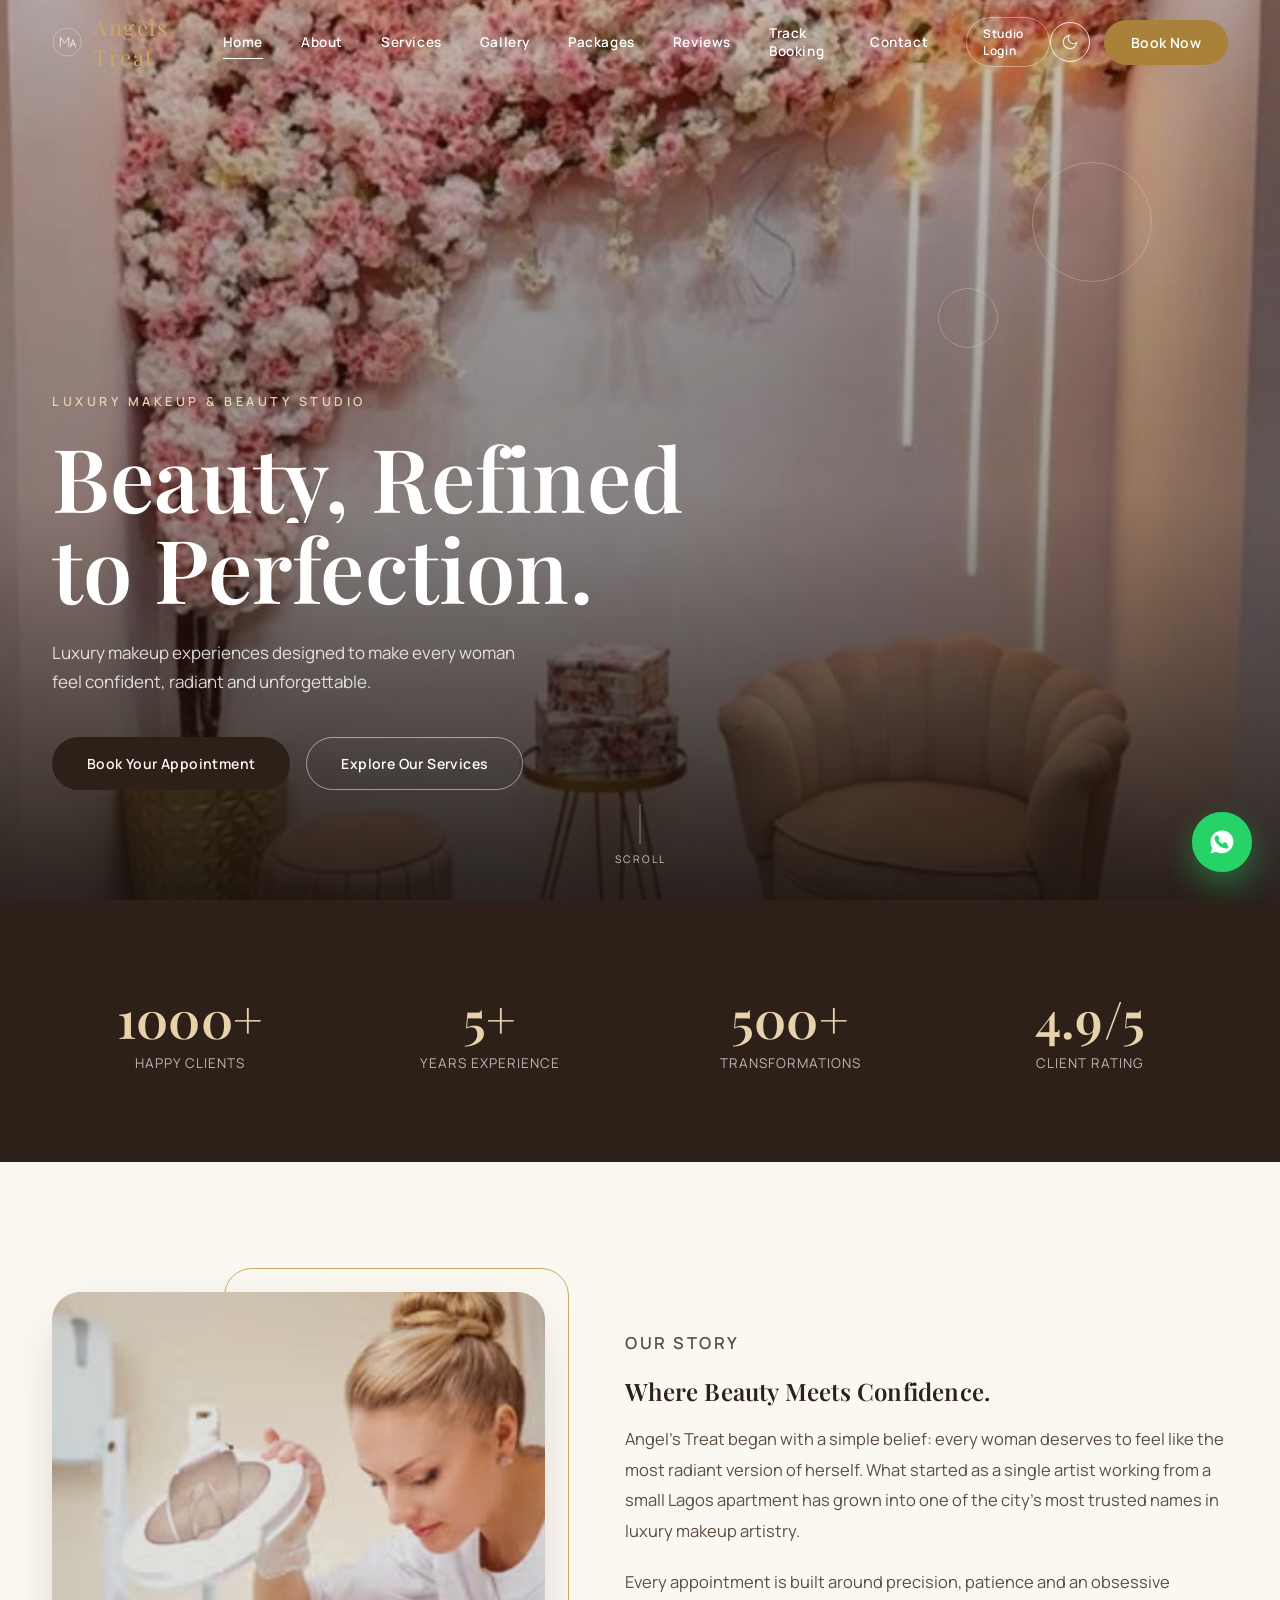
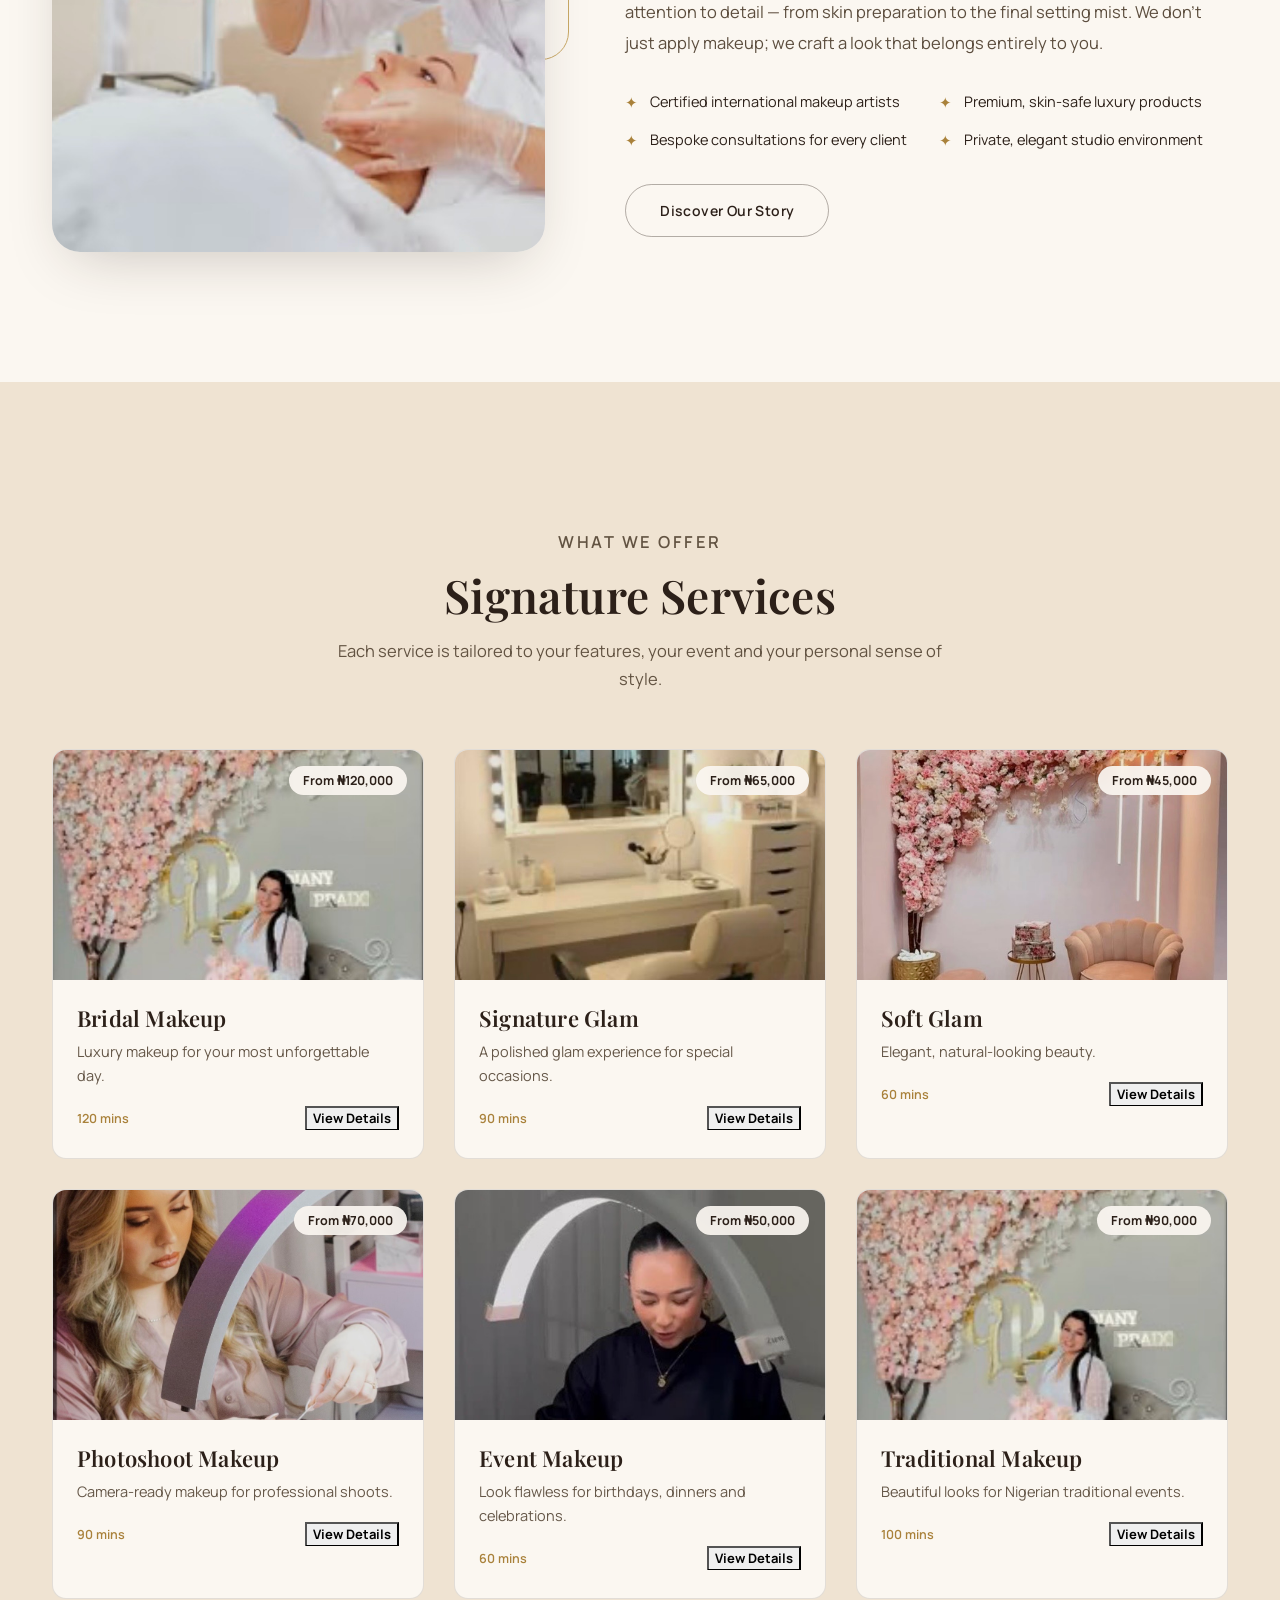
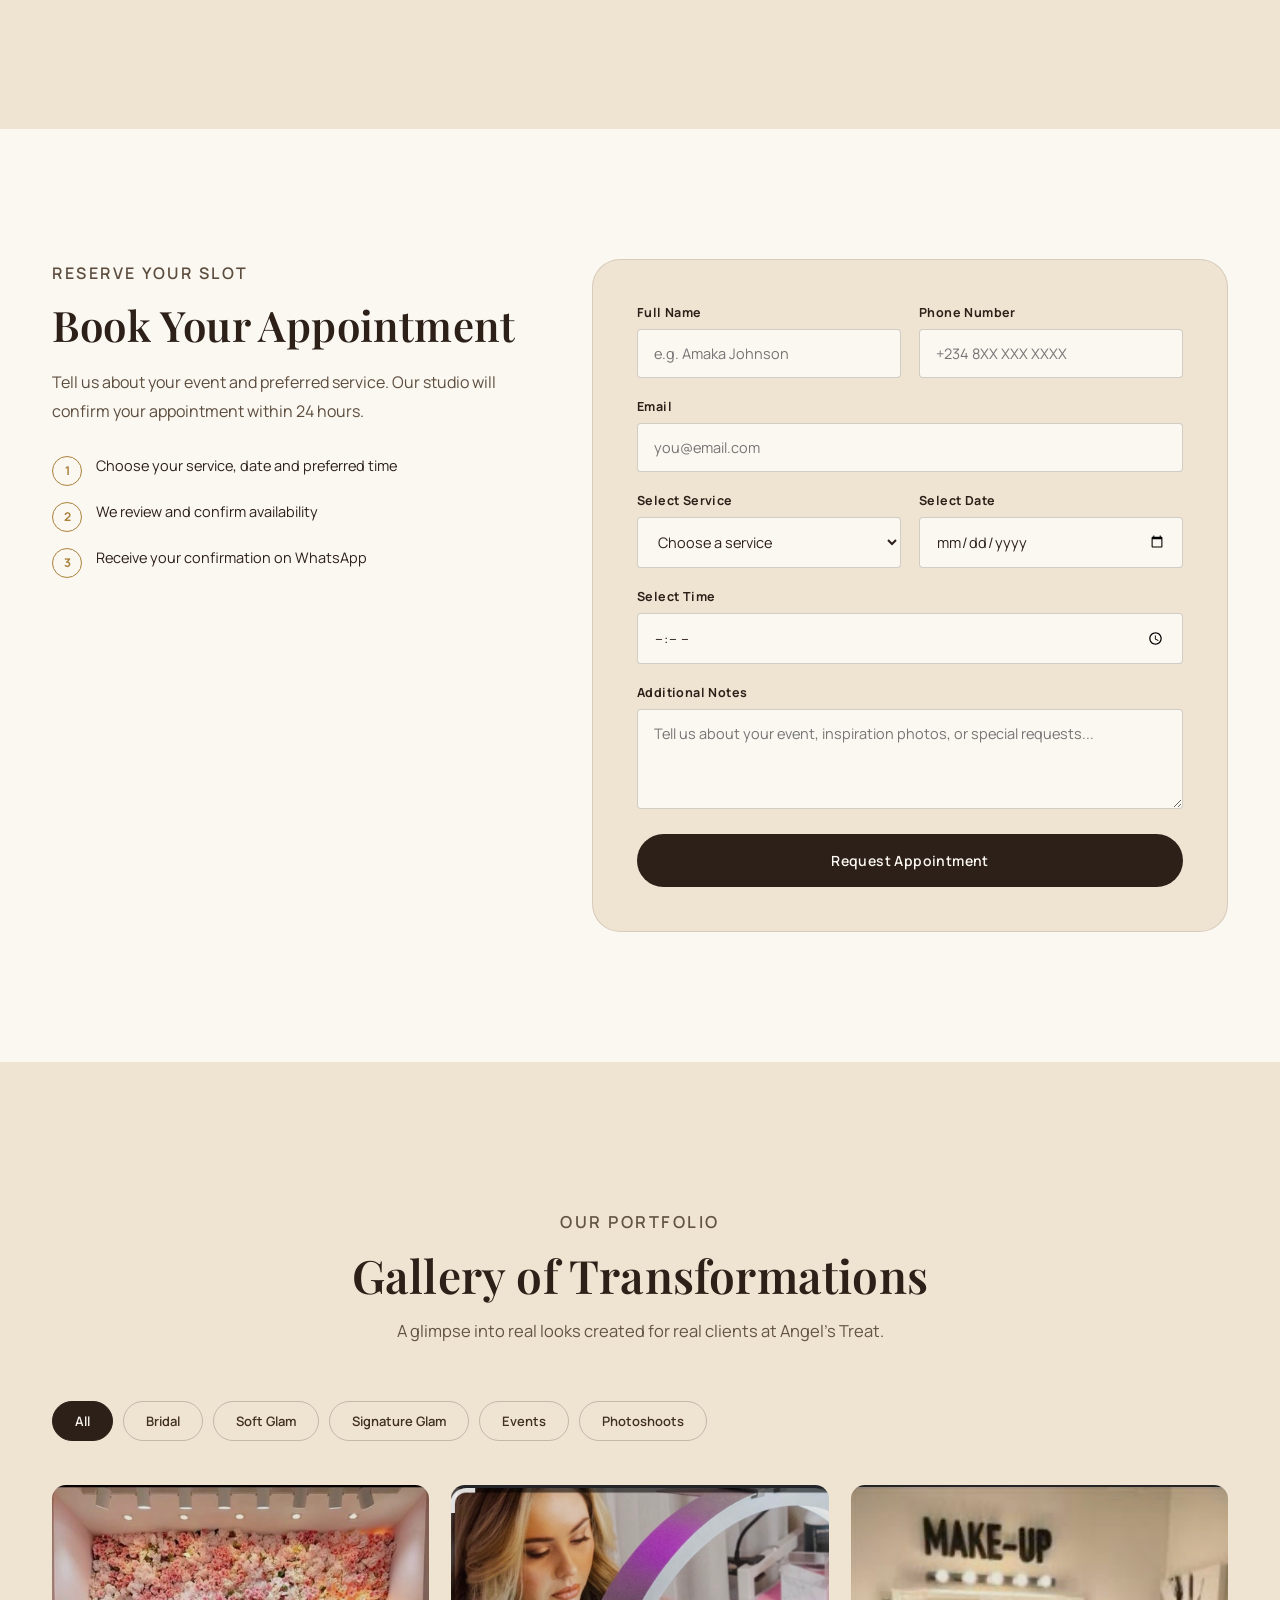
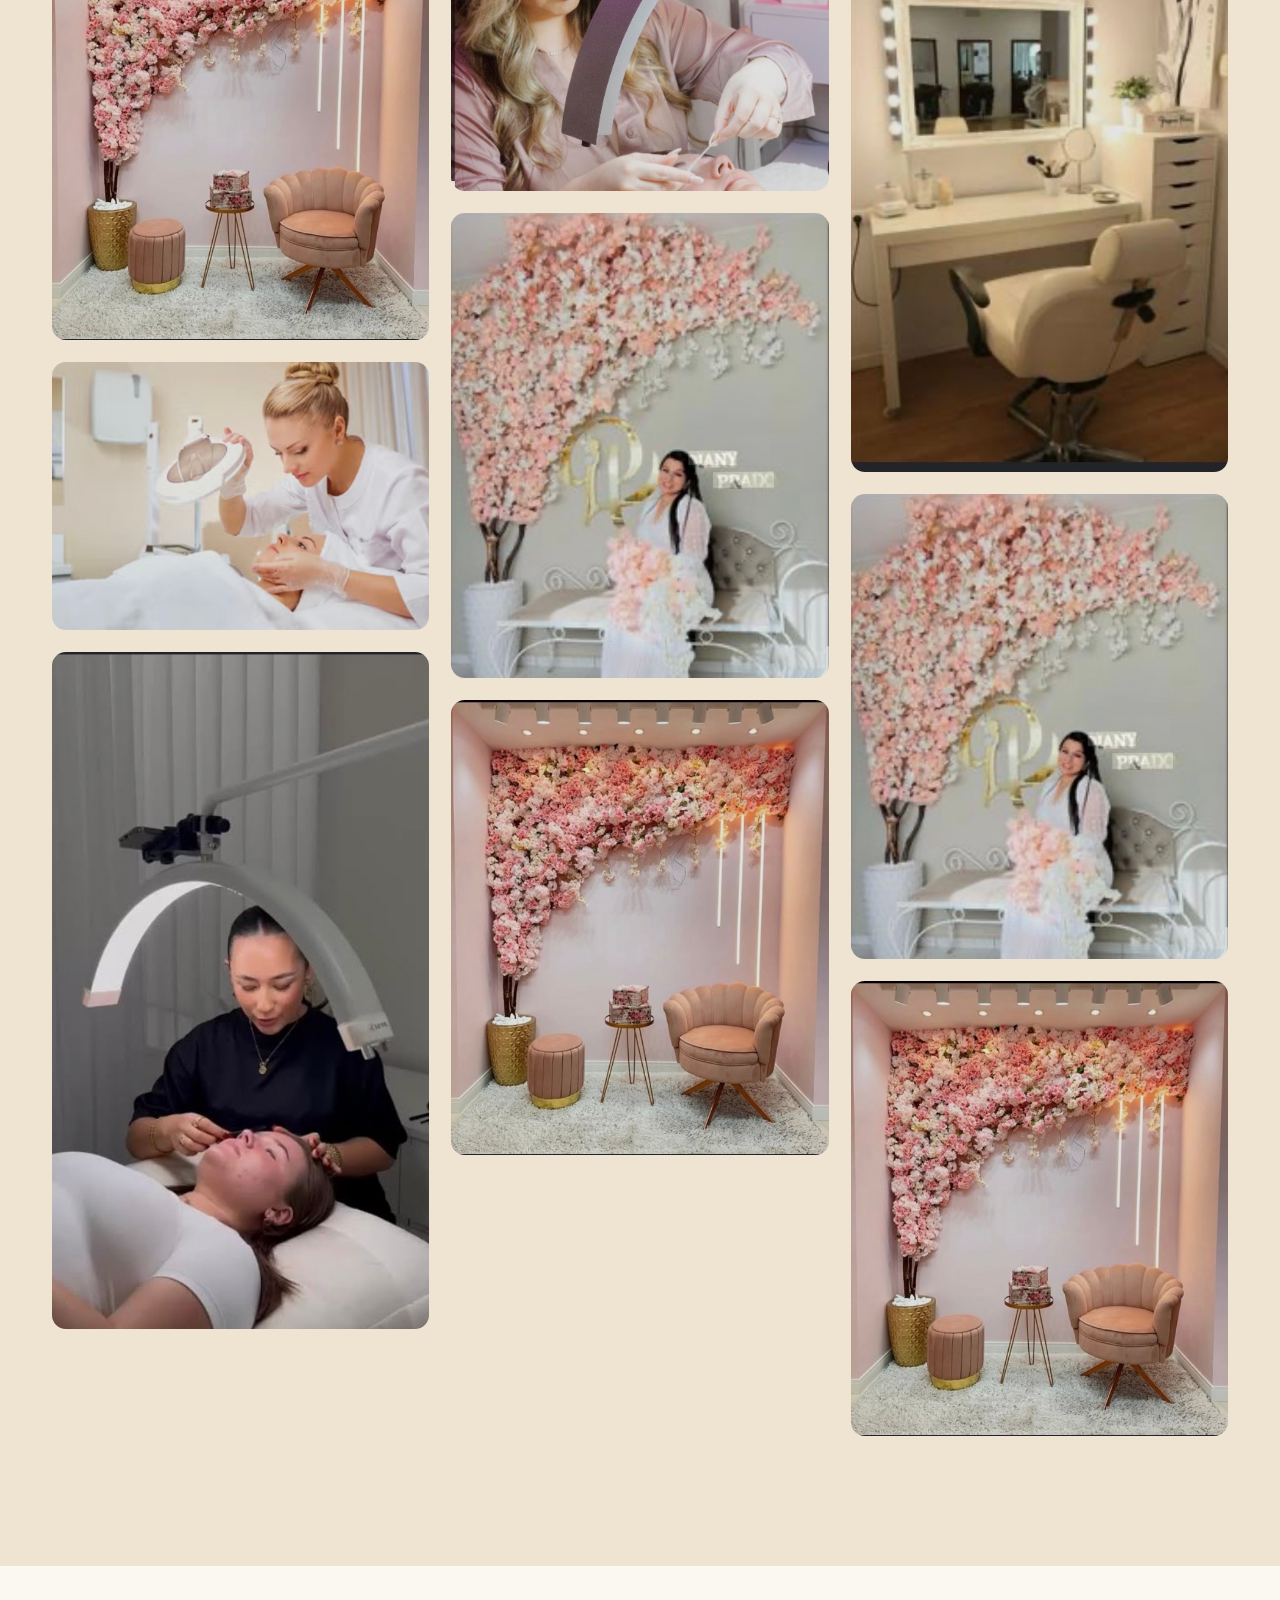
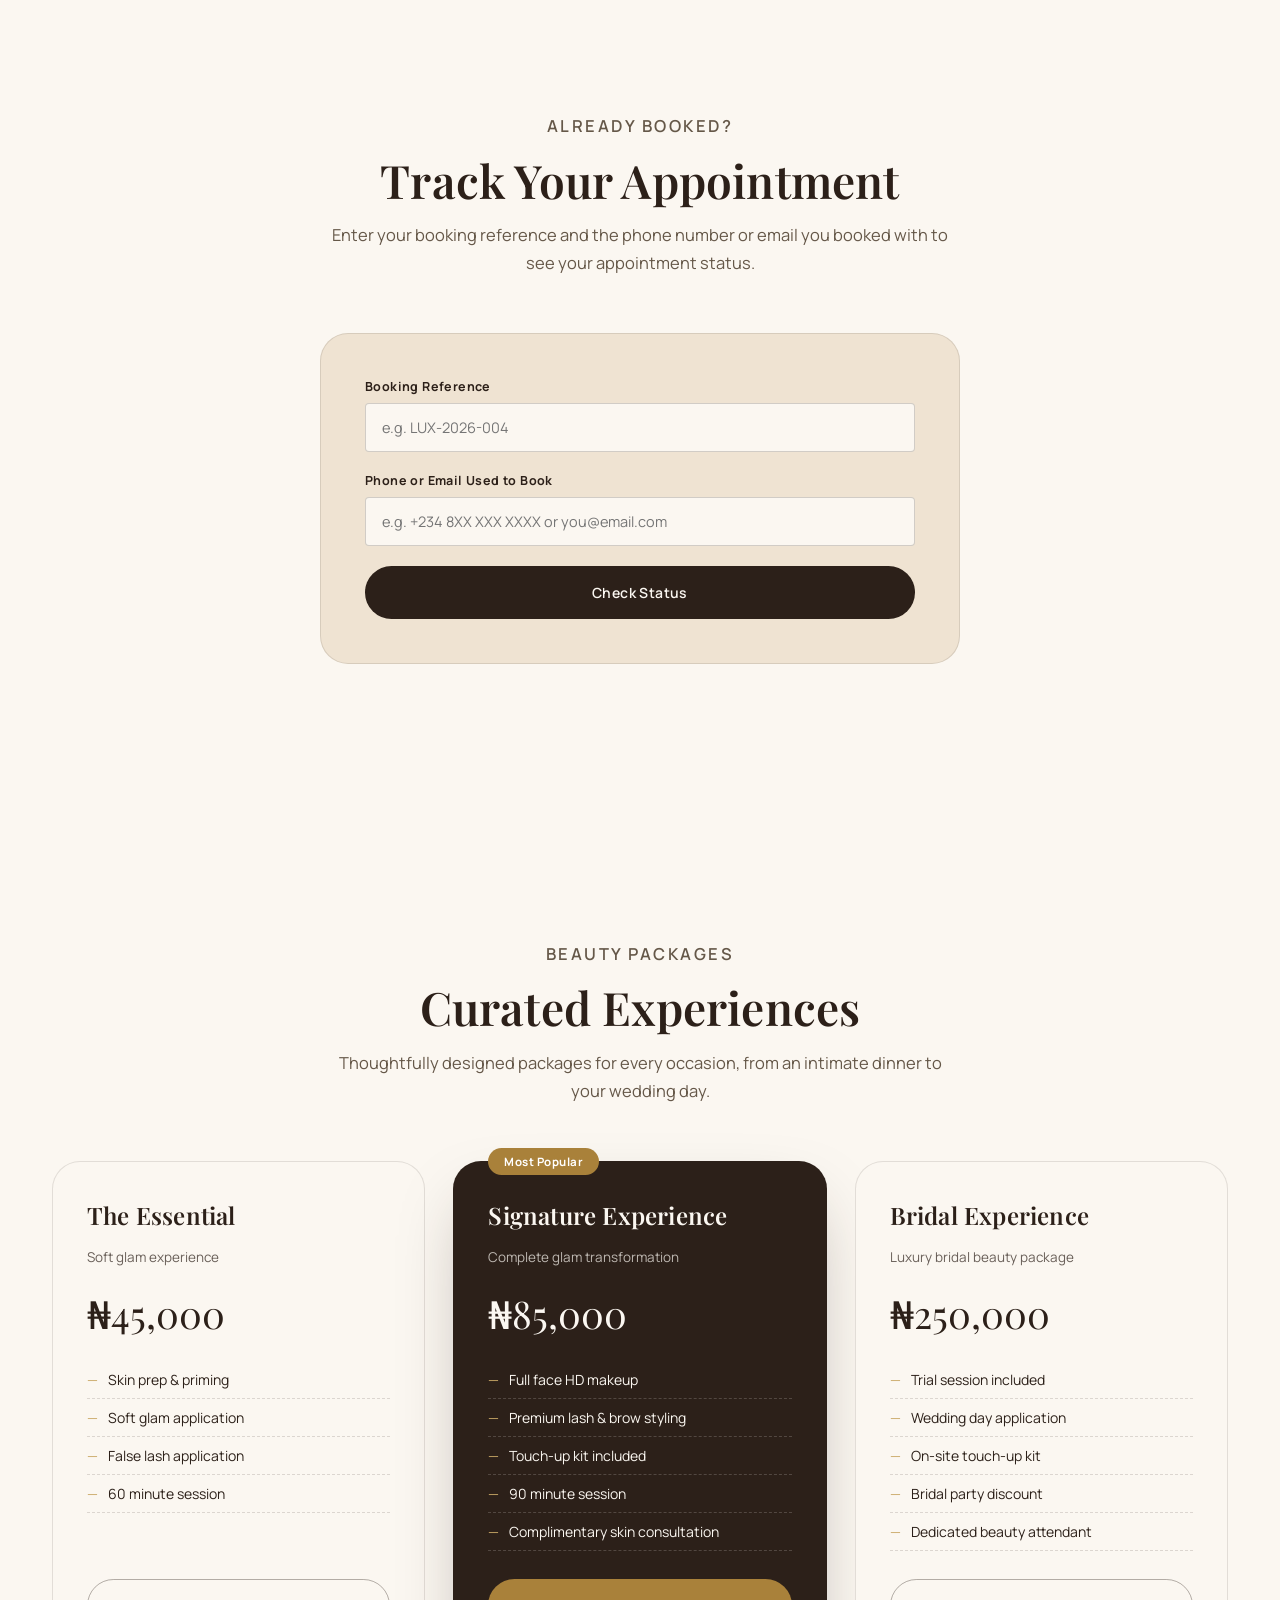
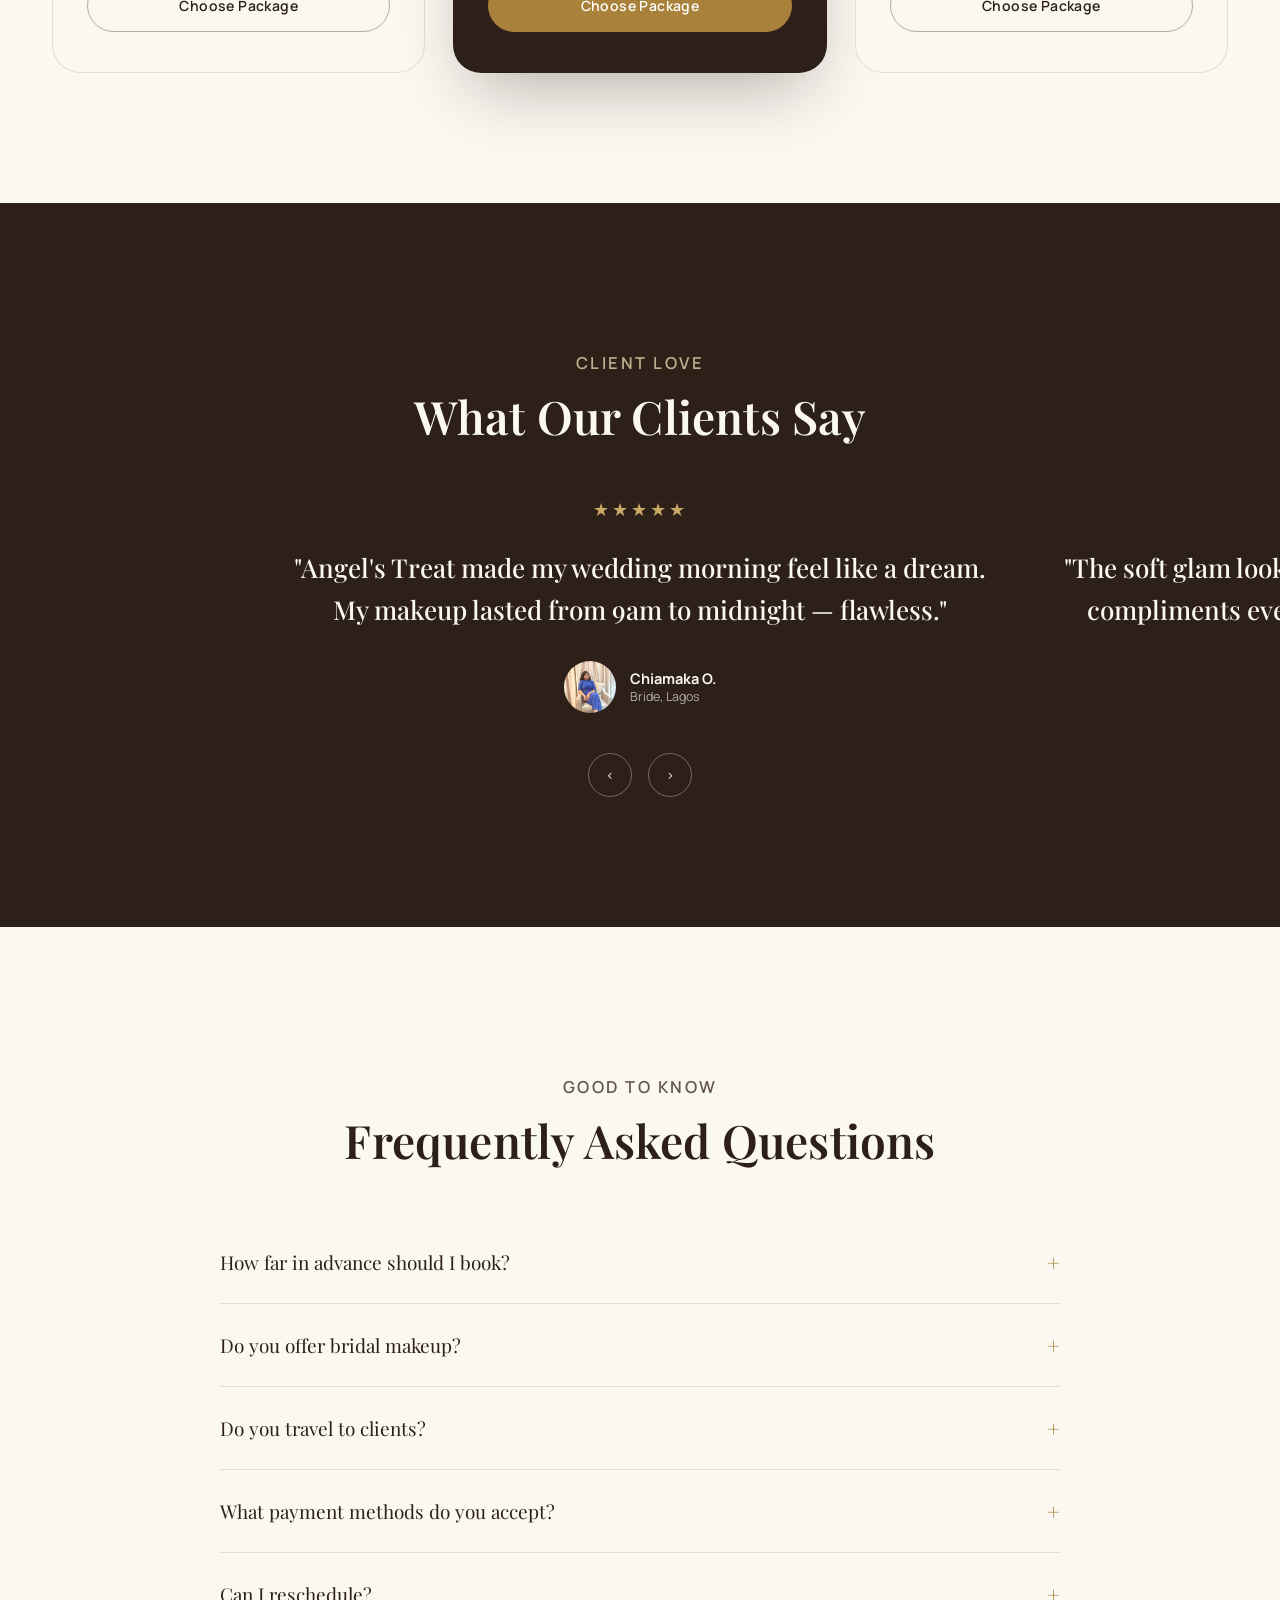
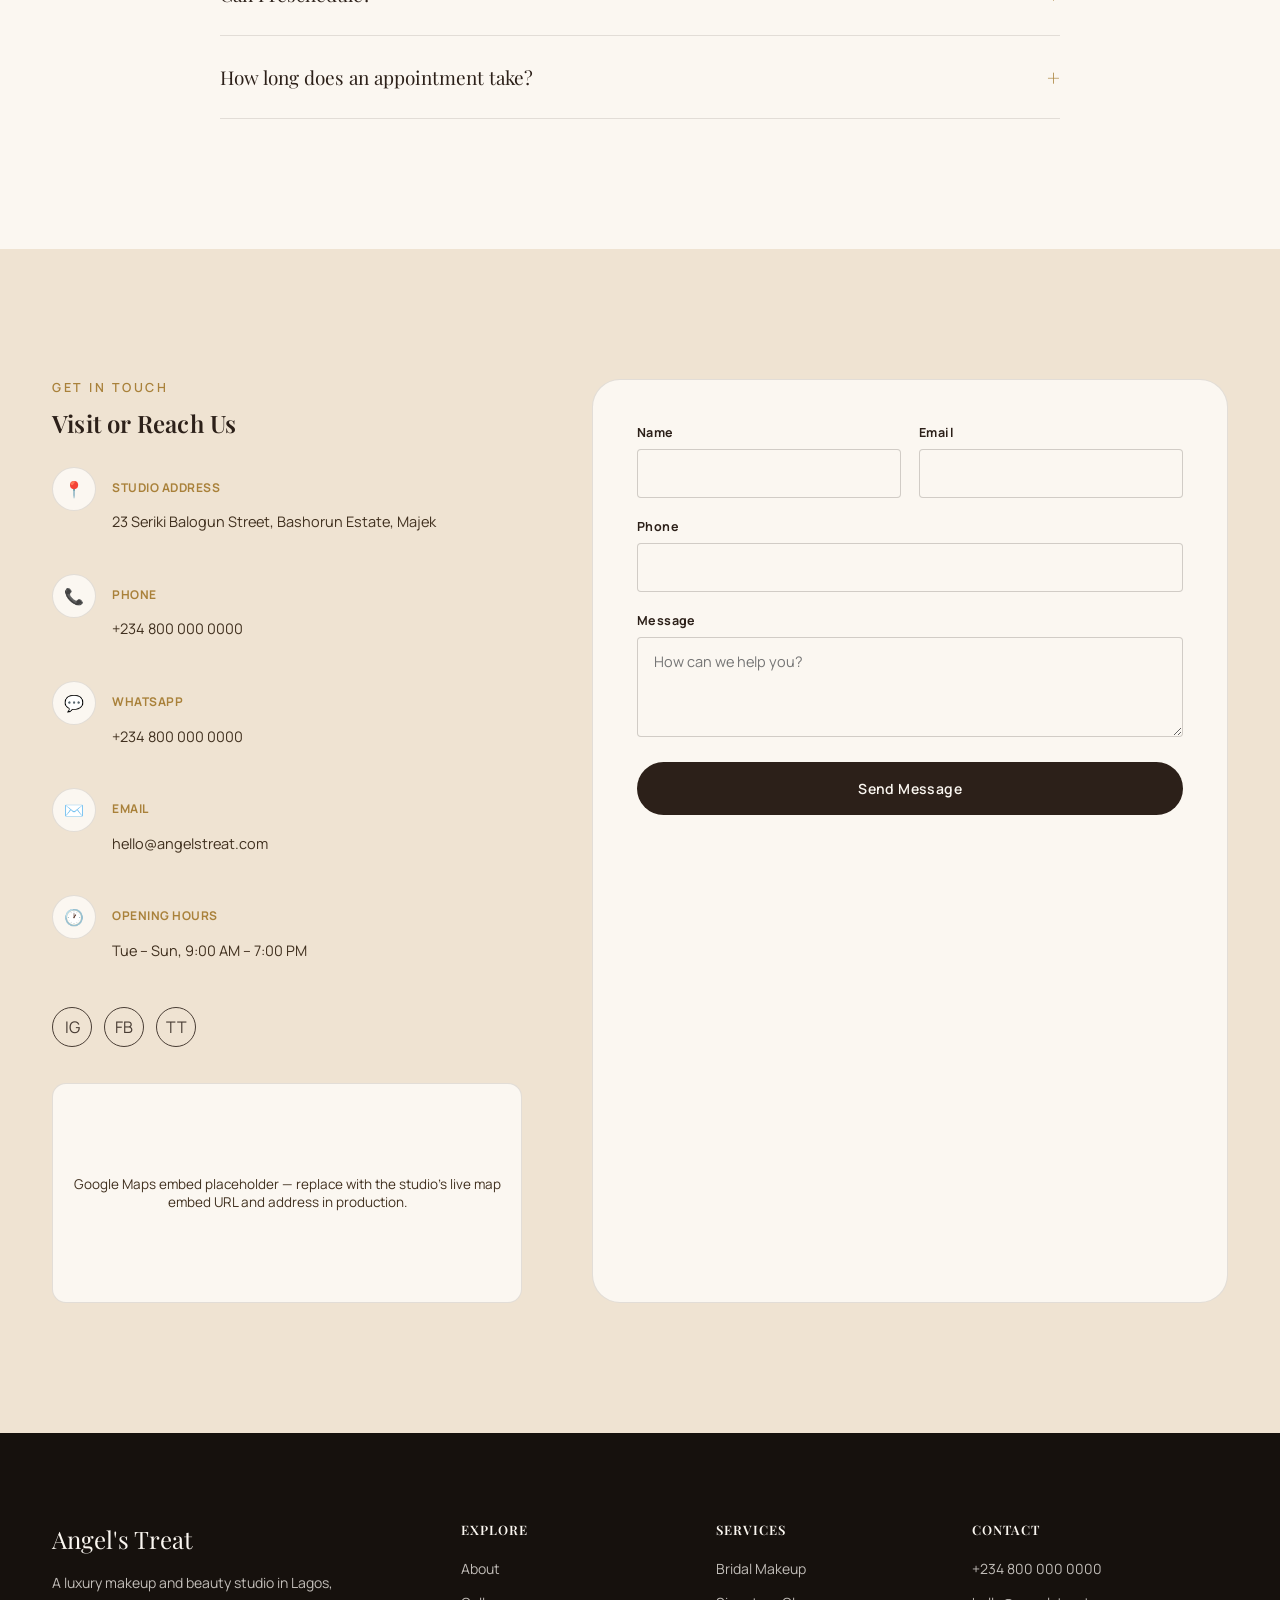
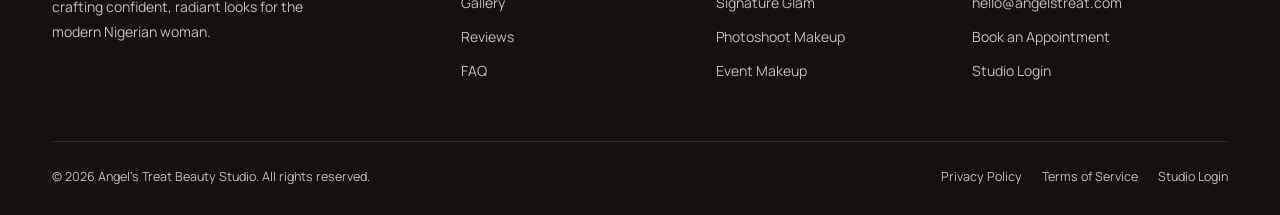
==== index.html @ afdb8b7f "initial commit" ====
<!DOCTYPE html>
<html lang="en">
<head>
<meta charset="UTF-8">
<meta name="viewport" content="width=device-width, initial-scale=1.0">
<title>Angel's Treat — Luxury Makeup & Beauty Studio, Lagos</title>
<meta name="description" content="Angel's Treat is a premium makeup and beauty studio in Lagos, Nigeria, offering bridal, signature glam, soft glam, photoshoot and event makeup for the modern Nigerian woman.">

<!-- Open Graph -->
<meta property="og:title" content="Angel's Treat — Luxury Makeup & Beauty Studio">
<meta property="og:description" content="Luxury makeup experiences designed to make every woman feel confident, radiant and unforgettable.">
<meta property="og:type" content="website">
<meta property="og:locale" content="en_NG">

<!-- Local business structured data (placeholder — replace with real details) -->
<script type="application/ld+json">
{
  "@context": "https://schema.org",
  "@type": "BeautySalon",
  "name": "Angel's Treat",
  "image": "assets/images/image2.jpg",
  "address": {
    "@type": "PostalAddress",
    "streetAddress": "14 Bourdillon Road, Ikoyi",
    "addressLocality": "Lagos",
    "addressCountry": "NG"
  },
  "telephone": "+2348000000000",
  "priceRange": "₦₦₦"
}
</script>

<link rel="preconnect" href="https://fonts.googleapis.com">
<link rel="preconnect" href="https://fonts.gstatic.com" crossorigin>
<link href="https://fonts.googleapis.com/css2?family=Cormorant+Garamond:ital,wght@0,400;0,500;0,600;1,500&family=Playfair+Display:wght@500;600;700&family=Manrope:wght@400;500;600;700;800&display=swap" rel="stylesheet">

<link rel="stylesheet" href="css/style.css">
</head>
<body>

<!-- ================= LOADER Models with soft================= -->
<div id="loader" aria-hidden="true">
  <div class="loader-logo">
    <svg class="loader-monogram" viewBox="0 0 100 100" fill="none">
      <circle cx="50" cy="50" r="47" stroke="currentColor" stroke-width="1"/>
      <path d="M28 66V34l14 20 14-20v32" stroke="currentColor" stroke-width="2.4" stroke-linecap="round" stroke-linejoin="round"/>
      <path d="M62 66l8-24 8 24M65.5 57h9" stroke="currentColor" stroke-width="2.4" stroke-linecap="round" stroke-linejoin="round"/>
    </svg>
    <div class="loader-mark">Angels <span>Treat</span></div>
  </div>
  <div class="loader-line"></div>
</div>

<!-- ================= NAVBAR MA================= -->
<header class="navbar" id="navbar">
  <div class="container nav-inner">
    <a href="#home" class="logo">
      <svg class="logo-mark" viewBox="0 0 100 100" fill="none">
        <circle cx="50" cy="50" r="47" stroke="currentColor" stroke-width="1"/>
        <path d="M28 66V34l14 20 14-20v32" stroke="currentColor" stroke-width="2.4" stroke-linecap="round" stroke-linejoin="round"/>
        <path d="M62 66l8-24 8 24M65.5 57h9" stroke="currentColor" stroke-width="2.4" stroke-linecap="round" stroke-linejoin="round"/>
      </svg>
      <span class="logo-text">Angels <span>Treat</span></span>
    </a>

    <nav class="nav-links" id="navLinks" aria-label="Primary">
      <a href="#home" class="active">Home</a>
      <a href="#about">About</a>
      <a href="#services">Services</a>
      <a href="#gallery">Gallery</a>
      <a href="#packages">Packages</a>
      <a href="#reviews">Reviews</a>
      <a href="#track">Track Booking</a>
      <a href="#contact">Contact</a>
      <a href="admin.html" target="_blank" rel="noopener" class="nav-admin-link">Studio Login</a>
    </nav>

    <div class="nav-right">
      <button class="icon-btn theme-toggle" id="themeToggle" aria-label="Toggle dark mode">
        <svg class="moon" viewBox="0 0 24 24" fill="none" stroke="currentColor" stroke-width="1.5"><path d="M21 12.8A9 9 0 1111.2 3 7 7 0 0021 12.8z"/></svg>
        <svg class="sun" viewBox="0 0 24 24" fill="none" stroke="currentColor" stroke-width="1.5"><circle cx="12" cy="12" r="4"/><path d="M12 2v2M12 20v2M4.9 4.9l1.4 1.4M17.7 17.7l1.4 1.4M2 12h2M20 12h2M4.9 19.1l1.4-1.4M17.7 6.3l1.4-1.4"/></svg>
      </button>
      <a href="#booking" class="btn btn-gold nav-cta"><span>Book Now</span></a>
      <button class="hamburger" id="hamburger" aria-label="Open menu" aria-expanded="false">
        <span></span><span></span><span></span>
      </button>
    </div>
  </div>
</header>

<!-- ================= MOBILE MENU ================= -->
<div class="mobile-menu" id="mobileMenu">
  <a href="#home">Home</a>
  <a href="#about">About</a>
  <a href="#services">Services</a>
  <a href="#gallery">Gallery</a>
  <a href="#packages">Packages</a>
  <a href="#reviews">Reviews</a>
  <a href="#track">Track Booking</a>
  <a href="#contact">Contact</a>
  <a href="admin.html" target="_blank" rel="noopener" style="opacity:.7; font-size:20px;">Studio Login</a>
  <a href="#booking" class="btn btn-gold"><span>Book Now</span></a>
</div>

<!-- ================= HERO ================= -->
<section class="hero" id="home">
  <div class="hero-media">
    <img src="./assets/images/image2.jpg" alt="Model with soft glam bridal makeup looking off camera">
  </div>
  <div class="hero-overlay"></div>
  <div class="hero-deco d1" aria-hidden="true"></div>
  <div class="hero-deco d2" aria-hidden="true"></div>

  <div class="hero-content">
    <p class="hero-label">LUXURY MAKEUP &amp; BEAUTY STUDIO</p>
    <h1>
      <span class="line"><span>Beauty, Refined</span></span>
      <span class="line"><span>to Perfection.</span></span>
    </h1>
    <p class="sub">Luxury makeup experiences designed to make every woman feel confident, radiant and unforgettable.</p>
    <div class="hero-actions">
      <a href="#booking" class="btn btn-primary"><span>Book Your Appointment</span></a>
      <a href="#services" class="btn btn-outline"><span>Explore Our Services</span></a>
    </div>
  </div>

  <div class="scroll-indicator"><div class="line"></div><span>SCROLL</span></div>
</section>

<!-- ================= STATS ================= -->
<section class="stats">
  <div class="container stats-grid">
    <div class="stat"><h3 data-count="1000" data-suffix="+">0</h3><p>HAPPY CLIENTS</p></div>
    <div class="stat"><h3 data-count="5" data-suffix="+">0</h3><p>YEARS EXPERIENCE</p></div>
    <div class="stat"><h3 data-count="500" data-suffix="+">0</h3><p>TRANSFORMATIONS</p></div>
    <div class="stat"><h3 data-count="4.9" data-suffix="/5" data-decimal="1">0</h3><p>CLIENT RATING</p></div>
  </div>
</section>

<!-- ================= ABOUT ================= -->
<section class="about" id="about">
  <div class="container about-grid">
    <div class="about-media reveal">
      <div class="frame" aria-hidden="true"></div>
      <img src="./assets/images/image6.jpg" alt="Makeup artist applying foundation to a client in the studio">
    </div>
    <div class="about-copy reveal">
      <p class="eyebrow">OUR STORY</p>
      <h2>Where Beauty Meets Confidence.</h2>
      <p>Angel's Treat began with a simple belief: every woman deserves to feel like the most radiant version of herself. What started as a single artist working from a small Lagos apartment has grown into one of the city's most trusted names in luxury makeup artistry.</p>
      <p>Every appointment is built around precision, patience and an obsessive attention to detail — from skin preparation to the final setting mist. We don't just apply makeup; we craft a look that belongs entirely to you.</p>
      <ul class="about-points">
        <li>Certified international makeup artists</li>
        <li>Premium, skin-safe luxury products</li>
        <li>Bespoke consultations for every client</li>
        <li>Private, elegant studio environment</li>
      </ul>
      <a href="#gallery" class="btn btn-outline"><span>Discover Our Story</span></a>
    </div>
  </div>
</section>

<!-- ================= SERVICES ================= -->
<section class="services" id="services">
  <div class="container">
    <div class="section-head center reveal">
      <p class="eyebrow">WHAT WE OFFER</p>
      <h2>Signature Services</h2>
      <p>Each service is tailored to your features, your event and your personal sense of style.</p>
    </div>

    <div class="service-grid" id="serviceGrid"><!-- populated by script.js --></div>
  </div>
</section>

<!-- Service detail modal -->
<div class="modal-overlay" id="serviceModal">
  <div class="modal">
    <button class="modal-close" id="closeServiceModal" aria-label="Close">✕</button>
    <img class="modal-img" id="modalImg" src="" alt="">
    <div class="modal-body">
      <h3 id="modalName"></h3>
      <p id="modalDesc"></p>
      <div class="price" id="modalPrice"></div>
      <p style="font-size:13px; color:var(--gold); font-weight:700; letter-spacing:.5px;">WHAT'S INCLUDED</p>
      <ul id="modalIncludes"></ul>
      <a href="#booking" class="btn btn-primary btn-block" id="modalBookBtn"><span>Book This Service</span></a>
    </div>
  </div>
</div>

<!-- ================= BOOKING ================= -->
<section class="booking" id="booking">
  <div class="container booking-grid">
    <div class="booking-info reveal">
      <p class="eyebrow">RESERVE YOUR SLOT</p>
      <h2>Book Your Appointment</h2>
      <p>Tell us about your event and preferred service. Our studio will confirm your appointment within 24 hours.</p>
      <ul class="booking-perks">
        <li><span class="num">1</span> Choose your service, date and preferred time</li>
        <li><span class="num">2</span> We review and confirm availability</li>
        <li><span class="num">3</span> Receive your confirmation on WhatsApp</li>
      </ul>
    </div>

    <form class="booking-form reveal" id="bookingForm" novalidate>
      <div class="form-row">
        <div class="field">
          <label for="bkName">Full Name</label>
          <input type="text" id="bkName" name="name" placeholder="e.g. Amaka Johnson" required>
          <p class="error-msg">Please enter your full name.</p>
        </div>
        <div class="field">
          <label for="bkPhone">Phone Number</label>
          <input type="tel" id="bkPhone" name="phone" placeholder="+234 8XX XXX XXXX" required>
          <p class="error-msg">Please enter a valid phone number.</p>
        </div>
      </div>

      <div class="field">
        <label for="bkEmail">Email</label>
        <input type="email" id="bkEmail" name="email" placeholder="you@email.com" required>
        <p class="error-msg">Please enter a valid email address.</p>
      </div>

      <div class="form-row">
        <div class="field">
          <label for="bkService">Select Service</label>
          <select id="bkService" name="service" required>
            <option value="">Choose a service</option>
          </select>
          <p class="error-msg">Please select a service.</p>
        </div>
        <div class="field">
          <label for="bkDate">Select Date</label>
          <input type="date" id="bkDate" name="date" required>
          <p class="error-msg">Please choose an upcoming date.</p>
        </div>
      </div>

      <div class="field">
        <label for="bkTime">Select Time</label>
        <input type="time" id="bkTime" name="time" required>
        <p class="error-msg">Please choose a time.</p>
      </div>

      <div class="field">
        <label for="bkNotes">Additional Notes</label>
        <textarea id="bkNotes" name="notes" placeholder="Tell us about your event, inspiration photos, or special requests..."></textarea>
      </div>

      <button type="submit" class="btn btn-primary btn-block"><span>Request Appointment</span></button>
    </form>
  </div>
</section>

<!-- Booking confirmation modal -->
<div class="modal-overlay" id="confirmModal">
  <div class="modal" style="max-width:480px;">
    <button class="modal-close" id="closeConfirmModal" aria-label="Close">✕</button>
    <div class="modal-body" style="text-align:center;">
      <div class="success-icon">✓</div>
      <h3>Appointment Request Received</h3>
      <p style="font-size:14.5px; color:var(--deep-brown-2); line-height:1.7;">Thank you for choosing Angel's Treat. Your appointment request has been received and is awaiting confirmation.</p>
      <div class="booking-ref" id="bookingRefBox"></div>
      <div style="display:flex; gap:12px; margin-top:10px;">
        <button class="btn btn-outline btn-block" id="closeConfirmBtn"><span>Close</span></button>
        <a href="#" target="_blank" class="btn btn-gold btn-block" id="whatsappConfirmBtn"><span>WhatsApp Us</span></a>
      </div>
    </div>
  </div>
</div>

<!-- ================= GALLERY ================= -->
<section class="gallery" id="gallery">
  <div class="container">
    <div class="section-head center reveal">
      <p class="eyebrow">OUR PORTFOLIO</p>
      <h2>Gallery of Transformations</h2>
      <p>A glimpse into real looks created for real clients at Angel's Treat.</p>
    </div>

    <div class="filters reveal" id="filters">
      <button class="filter-btn active" data-filter="all">All</button>
      <button class="filter-btn" data-filter="bridal">Bridal</button>
      <button class="filter-btn" data-filter="soft-glam">Soft Glam</button>
      <button class="filter-btn" data-filter="signature">Signature Glam</button>
      <button class="filter-btn" data-filter="events">Events</button>
      <button class="filter-btn" data-filter="photoshoot">Photoshoots</button>
    </div>

    <div class="masonry" id="masonryGrid"><!-- populated by script.js --></div>
  </div>
</section>

<!-- Lightbox -->
<div class="lightbox" id="lightbox">
  <button class="lightbox-close" id="lightboxClose" aria-label="Close">✕</button>
  <button class="lightbox-prev" id="lightboxPrev" aria-label="Previous">‹</button>
  <img id="lightboxImg" src="" alt="">
  <button class="lightbox-next" id="lightboxNext" aria-label="Next">›</button>
  <div class="lightbox-counter" id="lightboxCounter"></div>
</div>

<!-- ================= TRACK BOOKING ================= -->
<section class="track" id="track">
  <div class="container">
    <div class="section-head center reveal">
      <p class="eyebrow">ALREADY BOOKED?</p>
      <h2>Track Your Appointment</h2>
      <p>Enter your booking reference and the phone number or email you booked with to see your appointment status.</p>
    </div>

    <div class="track-box reveal">
      <form id="trackForm" class="track-form" novalidate>
        <div class="field">
          <label for="trackRef">Booking Reference</label>
          <input type="text" id="trackRef" placeholder="e.g. LUX-2026-004" required>
        </div>
        <div class="field">
          <label for="trackContact">Phone or Email Used to Book</label>
          <input type="text" id="trackContact" placeholder="e.g. +234 8XX XXX XXXX or you@email.com" required>
        </div>
        <button type="submit" class="btn btn-primary btn-block"><span>Check Status</span></button>
        <p class="track-error" id="trackError">We couldn't find a booking matching those details. Please check your reference and contact info.</p>
      </form>

      <div class="track-result" id="trackResult">
        <div class="track-result-head">
          <div>
            <p class="track-ref" id="resultRef"></p>
            <h3 id="resultService"></h3>
          </div>
          <span class="status-badge" id="resultStatusBadge"></span>
        </div>

        <div class="track-steps" id="trackSteps">
          <div class="track-step" data-step="Pending"><span class="dot"></span><span class="label">Requested</span></div>
          <div class="track-step" data-step="Confirmed"><span class="dot"></span><span class="label">Confirmed</span></div>
          <div class="track-step" data-step="Completed"><span class="dot"></span><span class="label">Completed</span></div>
        </div>

        <div class="track-details">
          <div><span class="k">Date</span><span class="v" id="resultDate"></span></div>
          <div><span class="k">Time</span><span class="v" id="resultTime"></span></div>
          <div><span class="k">Booked For</span><span class="v" id="resultName"></span></div>
        </div>
      </div>
    </div>
  </div>
</section>

<!-- ================= PACKAGES ================= -->
<section class="packages" id="packages">
  <div class="container">
    <div class="section-head center reveal">
      <p class="eyebrow">BEAUTY PACKAGES</p>
      <h2>Curated Experiences</h2>
      <p>Thoughtfully designed packages for every occasion, from an intimate dinner to your wedding day.</p>
    </div>

    <div class="package-grid">
      <div class="package-card reveal">
        <h3>The Essential</h3>
        <p class="package-tag">Soft glam experience</p>
        <div class="package-price">₦45,000</div>
        <ul>
          <li>Skin prep &amp; priming</li>
          <li>Soft glam application</li>
          <li>False lash application</li>
          <li>60 minute session</li>
        </ul>
        <a href="#booking" class="btn btn-outline btn-block"><span>Choose Package</span></a>
      </div>

      <div class="package-card featured reveal">
        <span class="package-badge">Most Popular</span>
        <h3>Signature Experience</h3>
        <p class="package-tag">Complete glam transformation</p>
        <div class="package-price">₦85,000</div>
        <ul>
          <li>Full face HD makeup</li>
          <li>Premium lash &amp; brow styling</li>
          <li>Touch-up kit included</li>
          <li>90 minute session</li>
          <li>Complimentary skin consultation</li>
        </ul>
        <a href="#booking" class="btn btn-gold btn-block"><span>Choose Package</span></a>
      </div>

      <div class="package-card reveal">
        <h3>Bridal Experience</h3>
        <p class="package-tag">Luxury bridal beauty package</p>
        <div class="package-price">₦250,000</div>
        <ul>
          <li>Trial session included</li>
          <li>Wedding day application</li>
          <li>On-site touch-up kit</li>
          <li>Bridal party discount</li>
          <li>Dedicated beauty attendant</li>
        </ul>
        <a href="#booking" class="btn btn-outline btn-block"><span>Choose Package</span></a>
      </div>
    </div>
  </div>
</section>

<!-- ================= TESTIMONIALS ================= -->
<section class="testimonials" id="reviews">
  <div class="container">
    <div class="section-head center reveal">
      <p class="eyebrow">CLIENT LOVE</p>
      <h2>What Our Clients Say</h2>
    </div>

    <div class="t-slider">
      <div class="t-track" id="tTrack"><!-- populated by script.js --></div>
      <div class="t-controls">
        <button id="tPrev" aria-label="Previous review">‹</button>
        <button id="tNext" aria-label="Next review">›</button>
      </div>
    </div>
  </div>
</section>

<!-- ================= FAQ ================= -->
<section class="faq" id="faq">
  <div class="section-head center reveal">
    <p class="eyebrow">GOOD TO KNOW</p>
    <h2>Frequently Asked Questions</h2>
  </div>
  <div id="faqList"><!-- populated by script.js --></div>
</section>

<!-- ================= CONTACT ================= -->
<section class="contact" id="contact">
  <div class="container contact-grid">
    <div class="reveal">
      <p class="eyebrow">GET IN TOUCH</p>
      <h2>Visit or Reach Us</h2>
      <ul class="contact-list">
        <li>
          <div class="contact-icon">📍</div>
          <div><p class="label">STUDIO ADDRESS</p><p class="value">23 Seriki Balogun Street, Bashorun Estate, Majek</p></div>
        </li>
        <li>
          <div class="contact-icon">📞</div>
          <div><p class="label">PHONE</p><p class="value">+234 800 000 0000</p></div>
        </li>
        <li>
          <div class="contact-icon">💬</div>
          <div><p class="label">WHATSAPP</p><p class="value">+234 800 000 0000</p></div>
        </li>
        <li>
          <div class="contact-icon">✉️</div>
          <div><p class="label">EMAIL</p><p class="value">hello@angelstreat.com</p></div>
        </li>
        <li>
          <div class="contact-icon">🕐</div>
          <div><p class="label">OPENING HOURS</p><p class="value">Tue – Sun, 9:00 AM – 7:00 PM</p></div>
        </li>
      </ul>
      <div class="social-row">
        <a href="#" class="icon-btn" style="color:var(--deep-brown);" aria-label="Instagram">IG</a>
        <a href="#" class="icon-btn" style="color:var(--deep-brown);" aria-label="Facebook">FB</a>
        <a href="#" class="icon-btn" style="color:var(--deep-brown);" aria-label="TikTok">TT</a>
      </div>

      <!-- TODO: Replace this placeholder with a real Google Maps embed iframe using the client's address -->
      <div class="map-embed">Google Maps embed placeholder — replace with the studio's live map embed URL and address in production.</div>
    </div>

    <form class="contact-form reveal" id="contactForm" novalidate>
      <div class="form-row">
        <div class="field">
          <label for="cName">Name</label>
          <input type="text" id="cName" name="name" required>
          <p class="error-msg">Please enter your name.</p>
        </div>
        <div class="field">
          <label for="cEmail">Email</label>
          <input type="email" id="cEmail" name="email" required>
          <p class="error-msg">Please enter a valid email.</p>
        </div>
      </div>
      <div class="field">
        <label for="cPhone">Phone</label>
        <input type="tel" id="cPhone" name="phone" required>
        <p class="error-msg">Please enter a valid phone number.</p>
      </div>
      <div class="field">
        <label for="cMessage">Message</label>
        <textarea id="cMessage" name="message" required placeholder="How can we help you?"></textarea>
        <p class="error-msg">Please enter a message.</p>
      </div>
      <button type="submit" class="btn btn-primary btn-block"><span>Send Message</span></button>
    </form>
  </div>
</section>

<!-- ================= FOOTER ================= -->
<footer>
  <div class="container">
    <div class="footer-grid">
      <div>
        <div class="footer-logo">Angel's Treat</div>
        <p class="footer-desc">A luxury makeup and beauty studio in Lagos, crafting confident, radiant looks for the modern Nigerian woman.</p>
      </div>
      <div class="footer-col">
        <h4>EXPLORE</h4>
        <ul>
          <li><a href="#about">About</a></li>
          <li><a href="#gallery">Gallery</a></li>
          <li><a href="#reviews">Reviews</a></li>
          <li><a href="#faq">FAQ</a></li>
        </ul>
      </div>
      <div class="footer-col">
        <h4>SERVICES</h4>
        <ul>
          <li><a href="#services">Bridal Makeup</a></li>
          <li><a href="#services">Signature Glam</a></li>
          <li><a href="#services">Photoshoot Makeup</a></li>
          <li><a href="#services">Event Makeup</a></li>
        </ul>
      </div>
      <div class="footer-col">
        <h4>CONTACT</h4>
        <ul>
          <li><a href="tel:+2348000000000">+234 800 000 0000</a></li>
          <li><a href="mailto:hello@angelstreat.com">hello@angelstreat.com</a></li>
          <li><a href="#booking">Book an Appointment</a></li>
          <li><a href="admin.html" target="_blank" rel="noopener">Studio Login</a></li>
        </ul>
      </div>
    </div>
    <div class="footer-bottom">
      <span>© 2026 Angel's Treat Beauty Studio. All rights reserved.</span>
      <span><a href="#">Privacy Policy</a><a href="#">Terms of Service</a><a href="admin.html" target="_blank" rel="noopener">Studio Login</a></span>
    </div>
  </div>
</footer>

<!-- WhatsApp float -->
<a href="#" target="_blank" class="wa-float" id="waFloat" aria-label="Chat with us on WhatsApp">
  <svg viewBox="0 0 32 32" fill="#fff"><path d="M16 2.9C8.8 2.9 2.9 8.8 2.9 16c0 2.5.7 4.9 2 7L3 29l6.2-1.9c2 1.1 4.3 1.7 6.8 1.7 7.2 0 13.1-5.9 13.1-13.1S23.2 2.9 16 2.9zm7.6 18.7c-.3.9-1.8 1.7-2.5 1.8-.7.1-1.5.2-4.9-1-4.1-1.6-6.8-5.7-7-6-.2-.3-1.6-2.2-1.6-4.1s1-2.9 1.4-3.3c.4-.4.8-.5 1.1-.5h.8c.3 0 .6 0 .9.7.3.7 1.1 2.4 1.2 2.6.1.2.2.4 0 .7-.6 1.1-1.2 1.1-.9 1.6 1.2 2 2.4 2.9 4.3 3.8.3.2.5.1.7-.1.2-.2.9-1 1.1-1.4.2-.4.5-.3.8-.2.3.1 2.1 1 2.4 1.2.3.2.6.2.7.4.1.2.1 1.1-.2 2z"/></svg>
</a>

<!-- Toasts -->
<div id="toast-container"></div>

<script src="js/script.js"></script>
</body>
</html>
---- css/style.css ----
/* =========================================================
   MAISON ADÉ — LUXURY MAKEUP & BEAUTY STUDIO
   style.css — Public site stylesheet
   ========================================================= */

/* ---------- 1. DESIGN TOKENS ---------- */
:root{
  /* Palette */
  --ivory:        #FBF7F1;
  --ivory-deep:   #F4EDE2;
  --champagne:    #E7D2AC;
  --nude:         #D9B79C;
  --soft-beige:   #EFE3D2;
  --deep-brown:   #2C2019;
  --deep-brown-2: #40301F;
  --black:        #16110D;
  --gold:         #A9813A;
  --gold-soft:    #C9A866;
  --white:        #FFFFFF;

  /* Type */
  --font-display: 'Cormorant Garamond', serif;
  --font-accent:  'Playfair Display', serif;
  --font-body:    'Manrope', sans-serif;

  /* Spacing / radii / shadow */
  --radius-s: 4px;
  --radius-m: 14px;
  --radius-l: 28px;
  --shadow-soft: 0 20px 60px -20px rgba(44,32,25,0.25);
  --shadow-hover: 0 30px 70px -20px rgba(44,32,25,0.35);
  --border-hair: 1px solid rgba(44,32,25,0.12);

  --container: 1240px;
  --nav-h: 84px;

  --ease: cubic-bezier(.22,.61,.36,1);
}

[data-theme="dark"]{
  --ivory: #17120D;
  --ivory-deep: #1D1712;
  --soft-beige: #241C15;
  --deep-brown: #F4EDE2;
  --deep-brown-2: #E7D2AC;
  --black: #FBF7F1;
  --white: #211A14;
}

*,*::before,*::after{ box-sizing:border-box; }
html{ scroll-behavior:smooth; }
@media (prefers-reduced-motion: reduce){
  html{ scroll-behavior:auto; }
  *,*::before,*::after{ animation-duration:0.001ms !important; animation-iteration-count:1 !important; transition-duration:0.001ms !important; scroll-behavior:auto !important; }
}

body{
  margin:0;
  font-family:var(--font-body);
  background:var(--ivory);
  color:var(--deep-brown);
  -webkit-font-smoothing:antialiased;
  overflow-x:hidden;
  transition:background .4s var(--ease), color .4s var(--ease);
}

img{ max-width:100%; display:block; }
a{ color:inherit; text-decoration:none; }
ul{ margin:0; padding:0; list-style:none; }
button{ font-family:inherit; cursor:pointer; }
input,select,textarea{ font-family:inherit; }

.container{ max-width:var(--container); margin:0 auto; padding:0 32px; }
section{ position:relative; }

h1,h2,h3,h4{
  font-family:var(--font-accent);
  font-weight:600;
  line-height:1.1;
  margin:0;
  color:var(--deep-brown);
  letter-spacing:.2px;
}

.eyebrow{
  font-family:var(--font-body);
  font-size:12.5px;
  font-weight:600;
  letter-spacing:2.5px;
  color:var(--gold);
  margin:0 0 14px;
}

.section-head{ max-width:640px; margin-bottom:56px; }
.section-head.center{ margin-left:auto; margin-right:auto; text-align:center; }
.section-head h2{ font-size:clamp(32px,4vw,46px); }
.section-head p{ margin-top:16px; font-size:16.5px; line-height:1.7; color:var(--deep-brown-2); opacity:.8; }

/* ---------- Buttons ---------- */
.btn{
  display:inline-flex; align-items:center; justify-content:center; gap:10px;
  padding:16px 34px; border-radius:100px; border:1px solid transparent;
  font-size:14px; font-weight:600; letter-spacing:.4px;
  cursor:pointer; position:relative; overflow:hidden;
  transition:transform .45s var(--ease), box-shadow .45s var(--ease), background .3s var(--ease), color .3s var(--ease);
  white-space:nowrap;
}
.btn span{ position:relative; z-index:2; }
.btn-primary{ background:var(--deep-brown); color:var(--ivory); }
.btn-primary:hover{ transform:translateY(-2px); box-shadow:var(--shadow-hover); }
.btn-outline{ background:transparent; border-color:rgba(44,32,25,.35); color:var(--deep-brown); }
.btn-outline:hover{ background:var(--deep-brown); color:var(--ivory); border-color:var(--deep-brown); transform:translateY(-2px); }
.btn-gold{ background:var(--gold); color:var(--white); }
.btn-gold:hover{ transform:translateY(-2px); box-shadow:0 20px 40px -12px rgba(169,129,58,.55); }
.btn-block{ width:100%; }
.btn-sm{ padding:11px 22px; font-size:12.5px; }

/* ---------- 2. LOADER ---------- */
#loader{
  position:fixed; inset:0; z-index:9999; background:var(--black);
  display:flex; flex-direction:column; align-items:center; justify-content:center;
  transition:opacity .8s var(--ease), visibility .8s var(--ease);
}
#loader.hidden{ opacity:0; visibility:hidden; pointer-events:none; }
.loader-logo{ display:flex; flex-direction:column; align-items:center; gap:20px; margin-bottom:26px; }
.loader-monogram{
  width:56px; height:56px; color:var(--gold-soft);
  opacity:0; transform:scale(.6) rotate(0deg); transform-origin:center;
  animation:monogramIn .8s var(--ease) .1s forwards, monogramSpin 2.6s linear .9s infinite;
}
@keyframes monogramIn{ to{ opacity:1; transform:scale(1) rotate(0deg); } }
@keyframes monogramSpin{ from{ transform:rotate(0deg); } to{ transform:rotate(360deg); } }
.loader-mark{
  font-family:var(--font-accent); font-size:15px; letter-spacing:6px; color:var(--champagne);
  opacity:0; transform:translateY(8px); animation:markIn .8s var(--ease) .5s forwards;
}
.loader-mark span{ color:var(--gold-soft); }
@keyframes markIn{ to{ opacity:1; transform:translateY(0); } }
.loader-line{ width:180px; height:1px; background:rgba(231,210,172,.25); position:relative; overflow:hidden; }
.loader-line::after{
  content:''; position:absolute; left:-40%; top:0; bottom:0; width:40%;
  background:var(--gold-soft); animation:loaderMove 1.3s ease-in-out infinite;
}
@keyframes loaderMove{ 0%{left:-40%;} 50%{left:60%;} 100%{left:100%;} }

/* ---------- 3. NAVBAR ---------- */
.navbar{
  position:fixed; top:0; left:0; right:0; z-index:900; height:var(--nav-h);
  display:flex; align-items:center;
  background:transparent; transition:background .45s var(--ease), box-shadow .45s var(--ease), height .3s var(--ease);
}
.navbar.scrolled{
  background:rgba(251,247,241,.85); backdrop-filter:blur(16px); -webkit-backdrop-filter:blur(16px);
  box-shadow:0 1px 0 rgba(44,32,25,.08); height:72px;
}
[data-theme="dark"] .navbar.scrolled{ background:rgba(23,18,13,.85); }
.nav-inner{ display:flex; align-items:center; justify-content:space-between; width:100%; }
.logo{ font-family:var(--font-accent); font-size:22px; letter-spacing:1.5px; color:var(--deep-brown); display:inline-flex; align-items:center; gap:11px; }
.logo-mark{ width:30px; height:30px; color:inherit; transition:transform .5s var(--ease), color .4s var(--ease); flex-shrink:0; }
.logo-text{ transition:letter-spacing .4s var(--ease); }
.logo:hover .logo-mark{ transform:rotate(12deg) scale(1.08); color:var(--gold-soft); }
.logo:hover .logo-text{ letter-spacing:2.4px; }
.navbar:not(.scrolled) .logo:hover .logo-mark{ color:var(--gold-soft); }
.navbar:not(.scrolled) .logo,
.navbar:not(.scrolled) .nav-links a,
.navbar:not(.scrolled) .icon-btn{ color:#fff; }
.logo span{ color:var(--gold-soft); }

.nav-links{ display:flex; align-items:center; gap:38px; }
.nav-links a{
  font-size:13.5px; font-weight:600; letter-spacing:.6px; color:var(--deep-brown);
  position:relative; padding:6px 0; transition:color .3s var(--ease);
}
.nav-links a::after{
  content:''; position:absolute; left:0; bottom:-2px; width:0; height:1px; background:currentColor;
  transition:width .35s var(--ease);
}
.nav-links a:hover::after, .nav-links a.active::after{ width:100%; }
.nav-links a.active{ color:var(--gold); }
.nav-links a.nav-admin-link{
  padding:7px 16px; border:1px solid rgba(44,32,25,.25); border-radius:100px; font-size:12px;
}
.nav-links a.nav-admin-link::after{ display:none; content:none; }
.navbar:not(.scrolled) .nav-links a.nav-admin-link{ border-color:rgba(255,255,255,.4); }

.nav-right{ display:flex; align-items:center; gap:14px; }
.icon-btn{
  width:40px; height:40px; border-radius:50%; border:1px solid currentColor; opacity:.85;
  background:transparent; display:flex; align-items:center; justify-content:center; color:inherit;
  transition:opacity .3s var(--ease), transform .3s var(--ease);
}
.icon-btn:hover{ opacity:1; transform:translateY(-1px); }
.nav-cta{ padding:12px 26px; }

.hamburger{ display:none; width:40px; height:40px; border:none; background:none; position:relative; }
.hamburger span{
  position:absolute; left:9px; right:9px; height:1.5px; background:currentColor; transition:all .35s var(--ease);
}
.hamburger span:nth-child(1){ top:14px; }
.hamburger span:nth-child(2){ top:19.5px; }
.hamburger span:nth-child(3){ top:25px; }
.hamburger.open span:nth-child(1){ transform:translateY(5.5px) rotate(45deg); }
.hamburger.open span:nth-child(2){ opacity:0; }
.hamburger.open span:nth-child(3){ transform:translateY(-5.5px) rotate(-45deg); }

.mobile-menu{
  position:fixed; inset:0; z-index:895; background:var(--deep-brown);
  display:flex; flex-direction:column; align-items:center; justify-content:center; gap:26px;
  opacity:0; visibility:hidden; transform:translateY(-12px);
  transition:opacity .4s var(--ease), transform .4s var(--ease), visibility .4s;
}
.mobile-menu.open{ opacity:1; visibility:visible; transform:translateY(0); }
.mobile-menu a{ font-family:var(--font-accent); font-size:26px; color:var(--ivory); }
.mobile-menu .btn{ margin-top:10px; }

/* ---------- 4. HERO ---------- */
.hero{
  min-height:100svh; position:relative; display:flex; align-items:flex-end;
  overflow:hidden; background:var(--black);
}
.hero-media{ position:absolute; inset:0; overflow:hidden; }
.hero-media img{
  width:100%; height:100%; object-fit:cover; transform:scale(1.15);
  animation:heroZoom 9s var(--ease) forwards;
}
@keyframes heroZoom{ to{ transform:scale(1); } }
.hero-overlay{
  position:absolute; inset:0;
  background:linear-gradient(180deg, rgba(22,17,13,.15) 0%, rgba(22,17,13,.35) 55%, rgba(22,17,13,.88) 100%);
}
.hero-deco{
  position:absolute; border:1px solid rgba(231,210,172,.35); border-radius:50%;
  animation:float 7s ease-in-out infinite;
}
.hero-deco.d1{ width:120px; height:120px; top:18%; right:10%; }
.hero-deco.d2{ width:60px; height:60px; top:32%; right:22%; animation-delay:1.2s; }
@keyframes float{ 0%,100%{ transform:translateY(0);} 50%{ transform:translateY(-18px);} }

.hero-content{ position:relative; z-index:2; padding:0 32px 110px; width:100%; max-width:var(--container); margin:0 auto; color:#fff; }
.hero-label{
  font-size:12.5px; letter-spacing:3.5px; font-weight:600; color:var(--champagne); margin-bottom:22px;
  opacity:0; transform:translateY(14px); animation:reveal .9s var(--ease) .3s forwards;
}
.hero h1{
  color:#fff; font-size:clamp(40px,7vw,88px); max-width:15ch; line-height:1.03;
  overflow:hidden;
}
.hero h1 .line{ display:block; overflow:hidden; }
.hero h1 .line span{
  display:block; opacity:0; transform:translateY(100%);
  animation:reveal .9s var(--ease) forwards;
}
.hero h1 .line:nth-child(1) span{ animation-delay:.45s; }
.hero h1 .line:nth-child(2) span{ animation-delay:.6s; }
@keyframes reveal{ to{ opacity:1; transform:translateY(0); } }

.hero p.sub{
  margin-top:26px; max-width:480px; font-size:17px; line-height:1.7; color:rgba(255,255,255,.82);
  opacity:0; animation:reveal .9s var(--ease) .8s forwards;
}
.hero-actions{ display:flex; gap:16px; margin-top:40px; flex-wrap:wrap; opacity:0; animation:reveal .9s var(--ease) .95s forwards; }
.hero .btn-outline{ border-color:rgba(255,255,255,.5); color:#fff; }
.hero .btn-outline:hover{ background:#fff; color:var(--deep-brown); border-color:#fff; }

.scroll-indicator{
  position:absolute; bottom:34px; left:50%; transform:translateX(-50%); z-index:2;
  display:flex; flex-direction:column; align-items:center; gap:8px; color:rgba(255,255,255,.75);
}
.scroll-indicator .line{ width:1px; height:40px; background:rgba(255,255,255,.4); overflow:hidden; position:relative; }
.scroll-indicator .line::after{
  content:''; position:absolute; top:-40px; left:0; width:100%; height:40%; background:#fff;
  animation:scrollLine 2s ease-in-out infinite;
}
@keyframes scrollLine{ 0%{ top:-40%; } 100%{ top:100%; } }
.scroll-indicator span{ font-size:10.5px; letter-spacing:2px; }

/* ---------- 5. STATS ---------- */
.stats{ background:var(--deep-brown); padding:90px 0; }
.stats-grid{ display:grid; grid-template-columns:repeat(4,1fr); gap:24px; text-align:center; }
.stat h3{
  font-size:clamp(34px,4vw,52px); color:var(--champagne); font-weight:600; margin-bottom:8px;
}
.stat p{ color:rgba(251,247,241,.7); font-size:13.5px; letter-spacing:1px; margin:0; }

/* ---------- 6. ABOUT ---------- */
.about{ padding:130px 0; }
.about-grid{ display:grid; grid-template-columns:0.9fr 1.1fr; gap:80px; align-items:center; }
.about-media{ position:relative; }
.about-media img{ border-radius:var(--radius-l); width:100%; height:560px; object-fit:cover; box-shadow:var(--shadow-soft); }
.about-media .frame{
  position:absolute; top:-24px; right:-24px; width:70%; height:70%; border:1px solid var(--gold-soft);
  border-radius:var(--radius-l); z-index:-1;
}
.about-copy p{ font-size:16.5px; line-height:1.85; color:var(--deep-brown-2); opacity:.85; margin:20px 0; }
.about-points{ display:grid; grid-template-columns:1fr 1fr; gap:18px 24px; margin:34px 0; }
.about-points li{ display:flex; gap:12px; font-size:14.5px; align-items:flex-start; }
.about-points li::before{ content:'✦'; color:var(--gold); flex-shrink:0; margin-top:1px; }

/* ---------- 7. SERVICES ---------- */
.services{ padding:130px 0; background:var(--soft-beige); }
.service-grid{ display:grid; grid-template-columns:repeat(3,1fr); gap:30px; }
.service-card{
  background:var(--ivory); border-radius:var(--radius-m); overflow:hidden; border:var(--border-hair);
  transition:transform .5s var(--ease), box-shadow .5s var(--ease);
  opacity:0; transform:translateY(30px);
}
.service-card.in-view{ opacity:1; transform:translateY(0); }
.service-card:hover{ transform:translateY(-8px); box-shadow:var(--shadow-hover); }
.service-media{ position:relative; height:230px; overflow:hidden; }
.service-media img{ width:100%; height:100%; object-fit:cover; transition:transform .7s var(--ease); }
.service-card:hover .service-media img{ transform:scale(1.08); }
.service-price-tag{
  position:absolute; top:16px; right:16px; background:rgba(251,247,241,.92); backdrop-filter:blur(6px);
  padding:6px 14px; border-radius:100px; font-size:12.5px; font-weight:700; color:var(--deep-brown);
}
.service-body{ padding:26px 24px 28px; }
.service-body h3{ font-size:22px; margin-bottom:10px; }
.service-body p{ font-size:14.5px; line-height:1.65; color:var(--deep-brown-2); opacity:.8; margin:0 0 18px; }
.service-meta{ display:flex; justify-content:space-between; align-items:center; }
.service-duration{ font-size:12.5px; color:var(--gold); font-weight:600; }
.service-link{ font-size:13px; font-weight:700; border-bottom:1px solid currentColor; padding-bottom:2px; }

/* ---------- Modal (shared) ---------- */
.modal-overlay{
  position:fixed; inset:0; background:rgba(22,17,13,.72); backdrop-filter:blur(4px); z-index:1000;
  display:flex; align-items:center; justify-content:center; padding:24px;
  opacity:0; visibility:hidden; transition:opacity .4s var(--ease), visibility .4s var(--ease);
}
.modal-overlay.open{ opacity:1; visibility:visible; }
.modal{
  background:var(--ivory); border-radius:var(--radius-l); max-width:760px; width:100%; max-height:90vh; overflow-y:auto;
  transform:scale(.92) translateY(20px); opacity:0; transition:transform .45s var(--ease), opacity .45s var(--ease);
  position:relative; box-shadow:var(--shadow-hover);
}
.modal-overlay.open .modal{ transform:scale(1) translateY(0); opacity:1; }
.modal-close{
  position:absolute; top:18px; right:18px; width:38px; height:38px; border-radius:50%; border:none;
  background:rgba(255,255,255,.85); display:flex; align-items:center; justify-content:center; z-index:5;
  font-size:18px; color:var(--deep-brown); transition:transform .3s var(--ease);
}
.modal-close:hover{ transform:rotate(90deg); }
.modal-img{ width:100%; height:320px; object-fit:cover; border-radius:var(--radius-l) var(--radius-l) 0 0; }
.modal-body{ padding:36px 40px 40px; }
.modal-body h3{ font-size:28px; margin-bottom:12px; }
.modal-body .price{ font-size:20px; color:var(--gold); font-weight:700; margin:14px 0; }
.modal-body ul{ margin:18px 0; }
.modal-body ul li{ padding:8px 0; border-bottom:1px dashed rgba(44,32,25,.15); font-size:14.5px; display:flex; justify-content:space-between; }
.modal-body ul li::before{ content:'✓'; color:var(--gold); margin-right:10px; }

/* ---------- 8. BOOKING ---------- */
.booking{ padding:130px 0; }
.booking-grid{ display:grid; grid-template-columns:0.85fr 1.15fr; gap:70px; }
.booking-info h2{ font-size:clamp(30px,4vw,42px); margin-bottom:20px; }
.booking-info p{ font-size:16px; line-height:1.8; color:var(--deep-brown-2); opacity:.85; }
.booking-perks{ margin-top:30px; display:flex; flex-direction:column; gap:16px; }
.booking-perks li{ display:flex; gap:14px; align-items:flex-start; font-size:14.5px; }
.booking-perks .num{
  width:30px; height:30px; border-radius:50%; border:1px solid var(--gold); color:var(--gold);
  display:flex; align-items:center; justify-content:center; font-size:12px; flex-shrink:0; font-weight:700;
}
.booking-form{
  background:var(--soft-beige); border-radius:var(--radius-l); padding:44px; border:var(--border-hair);
}
.form-row{ display:grid; grid-template-columns:1fr 1fr; gap:18px; }
.field{ margin-bottom:20px; }
.field label{ display:block; font-size:12.5px; font-weight:700; letter-spacing:.4px; margin-bottom:8px; color:var(--deep-brown); }
.field input, .field select, .field textarea{
  width:100%; padding:14px 16px; border-radius:var(--radius-s); border:1px solid rgba(44,32,25,.2);
  background:var(--ivory); font-size:14.5px; color:var(--deep-brown); transition:border-color .3s var(--ease), box-shadow .3s var(--ease);
}
.field input:focus, .field select:focus, .field textarea:focus{
  outline:none; border-color:var(--gold); box-shadow:0 0 0 3px rgba(169,129,58,.15);
}
.field .error-msg{ color:#B3423A; font-size:12px; margin-top:6px; display:none; }
.field.invalid input, .field.invalid select, .field.invalid textarea{ border-color:#B3423A; }
.field.invalid .error-msg{ display:block; }
.field textarea{ resize:vertical; min-height:100px; }

/* ---------- 8b. TRACK BOOKING ---------- */
.track{ padding:130px 0; }
.track-box{ max-width:640px; margin:0 auto; background:var(--soft-beige); border-radius:var(--radius-l); padding:44px; border:var(--border-hair); }
.track-error{ display:none; color:#B3423A; font-size:13px; margin-top:16px; text-align:center; }
.track-error.show{ display:block; }

.track-result{ display:none; margin-top:38px; padding-top:32px; border-top:1px dashed rgba(44,32,25,.18); }
.track-result.show{ display:block; }
.track-result-head{ display:flex; justify-content:space-between; align-items:flex-start; gap:14px; margin-bottom:30px; }
.track-ref{ font-size:12px; letter-spacing:1px; color:var(--gold); font-weight:700; margin:0 0 6px; }
.track-result-head h3{ font-size:22px; margin:0; }
.status-badge{ padding:6px 16px; border-radius:100px; font-size:11.5px; font-weight:700; white-space:nowrap; }
.status-badge.pending{ background:rgba(224,169,81,.18); color:#8A611F; }
.status-badge.confirmed{ background:rgba(142,124,240,.18); color:#5C46C4; }
.status-badge.completed{ background:rgba(87,192,138,.18); color:#2E7A50; }
.status-badge.cancelled{ background:rgba(229,105,95,.18); color:#A63A31; }

.track-steps{ display:flex; justify-content:space-between; margin:0 0 34px; position:relative; }
.track-steps::before{ content:''; position:absolute; top:7px; left:8%; right:8%; height:1px; background:rgba(44,32,25,.16); z-index:0; }
.track-step{ position:relative; z-index:1; display:flex; flex-direction:column; align-items:center; gap:10px; flex:1; }
.track-step .dot{ width:15px; height:15px; border-radius:50%; background:var(--ivory); border:2px solid rgba(44,32,25,.25); transition:all .4s var(--ease); }
.track-step .label{ font-size:11.5px; color:var(--deep-brown-2); opacity:.6; letter-spacing:.2px; text-align:center; }
.track-step.done .dot{ background:var(--gold); border-color:var(--gold); }
.track-step.done .label{ opacity:1; font-weight:700; color:var(--deep-brown); }
.track-step.current .dot{ box-shadow:0 0 0 5px rgba(169,129,58,.2); }
.track-step.cancelled-step .dot{ background:#B3423A; border-color:#B3423A; }
.track-step.cancelled-step .label{ opacity:1; color:#B3423A; font-weight:700; }

.track-details{ display:grid; grid-template-columns:repeat(3,1fr); gap:16px; background:var(--ivory); border-radius:var(--radius-s); padding:20px; }
.track-details > div{ display:flex; flex-direction:column; gap:4px; }
.track-details .k{ font-size:11px; color:var(--gold); font-weight:700; letter-spacing:.4px; }
.track-details .v{ font-size:14px; font-weight:600; }

@media (max-width:640px){
  .track-box{ padding:28px; }
  .track-details{ grid-template-columns:1fr; }
  .track-result-head{ flex-direction:column; }
}
.gallery{ padding:130px 0; background:var(--soft-beige); }
.filters{ display:flex; gap:10px; flex-wrap:wrap; margin-bottom:44px; }
.filter-btn{
  padding:10px 22px; border-radius:100px; border:1px solid rgba(44,32,25,.22); background:transparent;
  font-size:13px; font-weight:600; color:var(--deep-brown-2); transition:all .3s var(--ease);
}
.filter-btn.active, .filter-btn:hover{ background:var(--deep-brown); color:var(--ivory); border-color:var(--deep-brown); }
.masonry{ column-count:3; column-gap:22px; }
.masonry-item{
  break-inside:avoid; margin-bottom:22px; border-radius:var(--radius-m); overflow:hidden; position:relative;
  cursor:pointer; transition:transform .3s var(--ease); opacity:1;
}
.masonry-item.hide{ display:none; }
.masonry-item img{ width:100%; display:block; transition:transform .6s var(--ease); }
.masonry-item:hover img{ transform:scale(1.06); }
.masonry-item .g-overlay{
  position:absolute; inset:0; background:linear-gradient(180deg, transparent 55%, rgba(22,17,13,.75) 100%);
  opacity:0; transition:opacity .35s var(--ease); display:flex; align-items:flex-end; padding:18px;
}
.masonry-item:hover .g-overlay{ opacity:1; }
.g-overlay span{ color:#fff; font-size:12.5px; letter-spacing:.5px; font-weight:600; }

.lightbox{
  position:fixed; inset:0; background:rgba(10,8,6,.95); z-index:1100; display:flex; align-items:center; justify-content:center;
  opacity:0; visibility:hidden; transition:opacity .4s var(--ease), visibility .4s;
}
.lightbox.open{ opacity:1; visibility:visible; }
.lightbox img{ max-width:82vw; max-height:82vh; border-radius:var(--radius-s); }
.lightbox-close, .lightbox-prev, .lightbox-next{
  position:absolute; background:rgba(255,255,255,.1); border:1px solid rgba(255,255,255,.3); color:#fff;
  width:46px; height:46px; border-radius:50%; display:flex; align-items:center; justify-content:center; font-size:18px;
  transition:background .3s var(--ease);
}
.lightbox-close:hover, .lightbox-prev:hover, .lightbox-next:hover{ background:rgba(255,255,255,.25); }
.lightbox-close{ top:26px; right:26px; }
.lightbox-prev{ left:26px; top:50%; transform:translateY(-50%); }
.lightbox-next{ right:26px; top:50%; transform:translateY(-50%); }
.lightbox-counter{ position:absolute; bottom:26px; left:50%; transform:translateX(-50%); color:#fff; font-size:13px; letter-spacing:1px; }

/* ---------- 10. PACKAGES ---------- */
.packages{ padding:130px 0; }
.package-grid{ display:grid; grid-template-columns:repeat(3,1fr); gap:28px; align-items:stretch; }
.package-card{
  border:var(--border-hair); border-radius:var(--radius-l); padding:40px 34px; position:relative; background:var(--ivory);
  transition:transform .4s var(--ease), box-shadow .4s var(--ease);
  display:flex; flex-direction:column;
}
.package-card:hover{ transform:translateY(-6px); box-shadow:var(--shadow-soft); }
.package-card.featured{ background:var(--deep-brown); color:var(--ivory); transform:scale(1.04); box-shadow:var(--shadow-hover); }
.package-card.featured:hover{ transform:scale(1.04) translateY(-6px); }
.package-badge{
  position:absolute; top:-14px; left:34px; background:var(--gold); color:#fff; padding:6px 16px;
  border-radius:100px; font-size:11.5px; font-weight:700; letter-spacing:.5px;
}
.package-card h3{ font-size:24px; margin-bottom:6px; }
.package-card.featured h3{ color:var(--ivory); }
.package-tag{ font-size:13.5px; opacity:.7; margin-bottom:22px; }
.package-price{ font-size:38px; font-family:var(--font-accent); margin-bottom:22px; }
.package-price small{ font-size:14px; font-weight:400; opacity:.6; }
.package-card ul{ flex:1; margin-bottom:28px; }
.package-card ul li{ padding:9px 0; font-size:14px; border-bottom:1px dashed rgba(44,32,25,.15); }
.package-card.featured ul li{ border-color:rgba(251,247,241,.18); }
.package-card ul li::before{ content:'—'; margin-right:10px; color:var(--gold-soft); }

/* ---------- 11. TESTIMONIALS ---------- */
.testimonials{ padding:130px 0; background:var(--deep-brown); color:var(--ivory); overflow:hidden; }
.testimonials .section-head h2, .testimonials .eyebrow{ color:var(--ivory); }
.testimonials .section-head p{ color:var(--champagne); opacity:.8; }
.t-slider{ position:relative; max-width:760px; margin:0 auto; }
.t-track{ display:flex; transition:transform .6s var(--ease); }
.t-slide{ min-width:100%; text-align:center; padding:0 20px; }
.t-slide .stars{ color:var(--gold-soft); font-size:18px; letter-spacing:3px; margin-bottom:22px; }
.t-slide p.quote{ font-family:var(--font-accent); font-size:clamp(19px,2.4vw,26px); line-height:1.6; font-weight:500; }
.t-person{ display:flex; align-items:center; justify-content:center; gap:14px; margin-top:30px; }
.t-person img{ width:52px; height:52px; border-radius:50%; object-fit:cover; }
.t-person .name{ font-weight:700; font-size:14.5px; }
.t-person .role{ font-size:12.5px; opacity:.65; }
.t-controls{ display:flex; justify-content:center; gap:16px; margin-top:40px; }
.t-controls button{
  width:44px; height:44px; border-radius:50%; border:1px solid rgba(251,247,241,.35); background:transparent; color:var(--ivory);
  transition:background .3s var(--ease);
}
.t-controls button:hover{ background:rgba(251,247,241,.12); }

/* ---------- 12. FAQ ---------- */
.faq{ padding:130px 0; max-width:840px; margin:0 auto; }
.faq-item{ border-bottom:var(--border-hair); }
.faq-q{
  width:100%; background:none; border:none; text-align:left; padding:26px 0; display:flex; justify-content:space-between;
  align-items:center; font-family:var(--font-accent); font-size:19px; color:var(--deep-brown);
}
.faq-q .plus{ font-size:22px; color:var(--gold); transition:transform .35s var(--ease); flex-shrink:0; margin-left:20px; }
.faq-item.open .faq-q .plus{ transform:rotate(135deg); }
.faq-a{ max-height:0; overflow:hidden; transition:max-height .4s var(--ease); }
.faq-a p{ padding:0 0 26px; font-size:14.5px; line-height:1.75; color:var(--deep-brown-2); opacity:.85; max-width:70ch; }

/* ---------- 13. CONTACT ---------- */
.contact{ padding:130px 0; background:var(--soft-beige); }
.contact-grid{ display:grid; grid-template-columns:0.85fr 1.15fr; gap:70px; }
.contact-list{ display:flex; flex-direction:column; gap:26px; margin-top:30px; }
.contact-list li{ display:flex; gap:16px; align-items:flex-start; }
.contact-icon{
  width:44px; height:44px; border-radius:50%; background:var(--ivory); border:var(--border-hair);
  display:flex; align-items:center; justify-content:center; flex-shrink:0; color:var(--gold); font-size:16px;
}
.contact-list .label{ font-size:12px; letter-spacing:.5px; color:var(--gold); font-weight:700; margin-bottom:4px; }
.contact-list .value{ font-size:14.5px; color:var(--deep-brown-2); line-height:1.6; }
.social-row{ display:flex; gap:12px; margin-top:30px; }
.map-embed{
  margin-top:36px; border-radius:var(--radius-m); overflow:hidden; height:220px; border:var(--border-hair);
  display:flex; align-items:center; justify-content:center; background:var(--ivory); color:var(--deep-brown-2); font-size:13.5px; text-align:center; padding:20px;
}
.contact-form{ background:var(--ivory); border-radius:var(--radius-l); padding:44px; border:var(--border-hair); }

/* ---------- 14. FOOTER ---------- */
footer{ background:var(--black); color:rgba(251,247,241,.75); padding:90px 0 30px; }
.footer-grid{ display:grid; grid-template-columns:1.4fr 0.8fr 0.8fr 1fr; gap:50px; margin-bottom:60px; }
.footer-logo{ font-family:var(--font-accent); font-size:24px; color:var(--ivory); margin-bottom:16px; }
.footer-desc{ font-size:14px; line-height:1.75; max-width:32ch; }
.footer-col h4{ color:var(--ivory); font-size:13px; letter-spacing:1px; margin-bottom:20px; }
.footer-col ul{ display:flex; flex-direction:column; gap:12px; }
.footer-col a{ font-size:14px; transition:color .3s var(--ease); }
.footer-col a:hover{ color:var(--gold-soft); }
.footer-bottom{
  border-top:1px solid rgba(251,247,241,.12); padding-top:26px; display:flex; justify-content:space-between;
  flex-wrap:wrap; gap:14px; font-size:12.5px;
}
.footer-bottom a{ margin-left:20px; }

/* ---------- WhatsApp float ---------- */
.wa-float{
  position:fixed; bottom:28px; right:28px; z-index:500; width:60px; height:60px; border-radius:50%;
  background:#25D366; display:flex; align-items:center; justify-content:center; box-shadow:0 12px 30px rgba(37,211,102,.4);
}
.wa-float::before{
  content:''; position:absolute; inset:0; border-radius:50%; background:#25D366; opacity:.55;
  animation:pulse 2.2s ease-out infinite;
}
@keyframes pulse{ 0%{ transform:scale(1); opacity:.55;} 100%{ transform:scale(1.7); opacity:0;} }
.wa-float svg{ position:relative; z-index:2; width:28px; height:28px; }

/* ---------- Toasts ---------- */
#toast-container{ position:fixed; top:24px; right:24px; z-index:1300; display:flex; flex-direction:column; gap:12px; }
.toast{
  background:var(--deep-brown); color:var(--ivory); padding:16px 22px; border-radius:var(--radius-s);
  font-size:13.5px; min-width:260px; box-shadow:var(--shadow-soft); display:flex; align-items:center; gap:12px;
  transform:translateX(120%); transition:transform .45s var(--ease);
  border-left:3px solid var(--gold);
}
.toast.show{ transform:translateX(0); }
.toast.success{ border-left-color:#6FA97C; }
.toast.error{ border-left-color:#C4574C; }
.toast.warning{ border-left-color:#D4A94F; }

/* ---------- Success modal ---------- */
.success-icon{
  width:64px; height:64px; border-radius:50%; background:rgba(169,129,58,.12); color:var(--gold);
  display:flex; align-items:center; justify-content:center; font-size:28px; margin:0 auto 20px;
}
.booking-ref{
  background:var(--soft-beige); border-radius:var(--radius-s); padding:18px 22px; margin:20px 0; text-align:left;
}
.booking-ref div{ display:flex; justify-content:space-between; font-size:13.5px; padding:6px 0; }
.booking-ref .k{ color:var(--deep-brown-2); opacity:.7; }
.booking-ref .v{ font-weight:700; }

/* ---------- Reveal-on-scroll ---------- */
.reveal{ opacity:0; transform:translateY(28px); transition:opacity .8s var(--ease), transform .8s var(--ease); }
.reveal.in-view{ opacity:1; transform:translateY(0); }

/* ---------- Theme toggle ---------- */
.theme-toggle{ position:relative; }
.theme-toggle svg{ width:18px; height:18px; }
.theme-toggle .sun{ display:none; }
[data-theme="dark"] .theme-toggle .moon{ display:none; }
[data-theme="dark"] .theme-toggle .sun{ display:block; }

/* ---------- 15. RESPONSIVE ---------- */
@media (max-width:1024px){
  .about-grid, .booking-grid, .contact-grid{ grid-template-columns:1fr; gap:50px; }
  .about-media img{ height:420px; }
  .service-grid, .package-grid{ grid-template-columns:repeat(2,1fr); }
  .footer-grid{ grid-template-columns:1fr 1fr; }
  .stats-grid{ grid-template-columns:repeat(2,1fr); gap:40px; }
  .masonry{ column-count:2; }
}
@media (max-width:860px){
  .nav-links{ display:none; }
  .nav-cta{ display:none; }
  .hamburger{ display:block; }
  .about-points{ grid-template-columns:1fr; }
}
@media (max-width:640px){
  .container{ padding:0 20px; }
  .service-grid, .package-grid{ grid-template-columns:1fr; }
  .package-card.featured{ transform:none; }
  .form-row{ grid-template-columns:1fr; }
  .masonry{ column-count:1; }
  .footer-grid{ grid-template-columns:1fr; gap:36px; }
  .hero-content{ padding-bottom:80px; }
  .booking-form, .contact-form{ padding:28px; }
  .modal-body{ padding:26px 22px 30px; }
  .package-badge{ left:24px; }
}
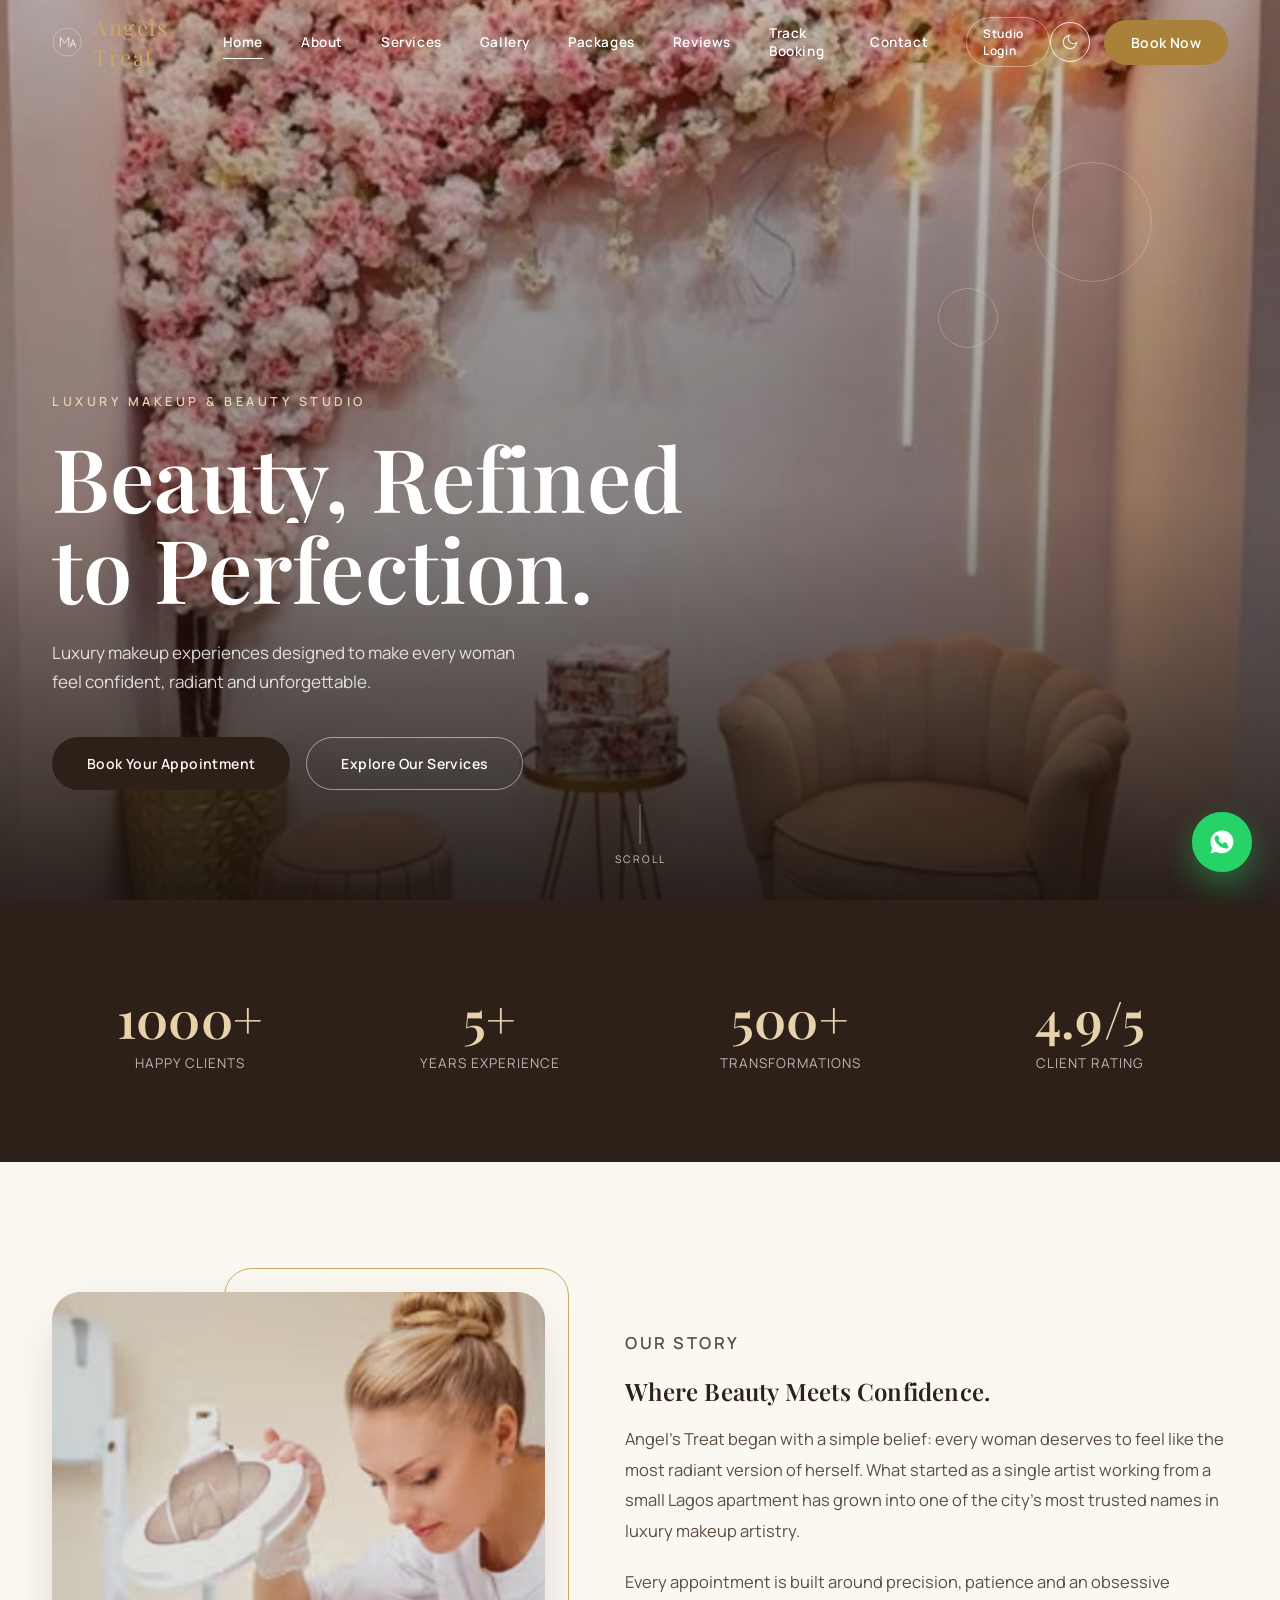
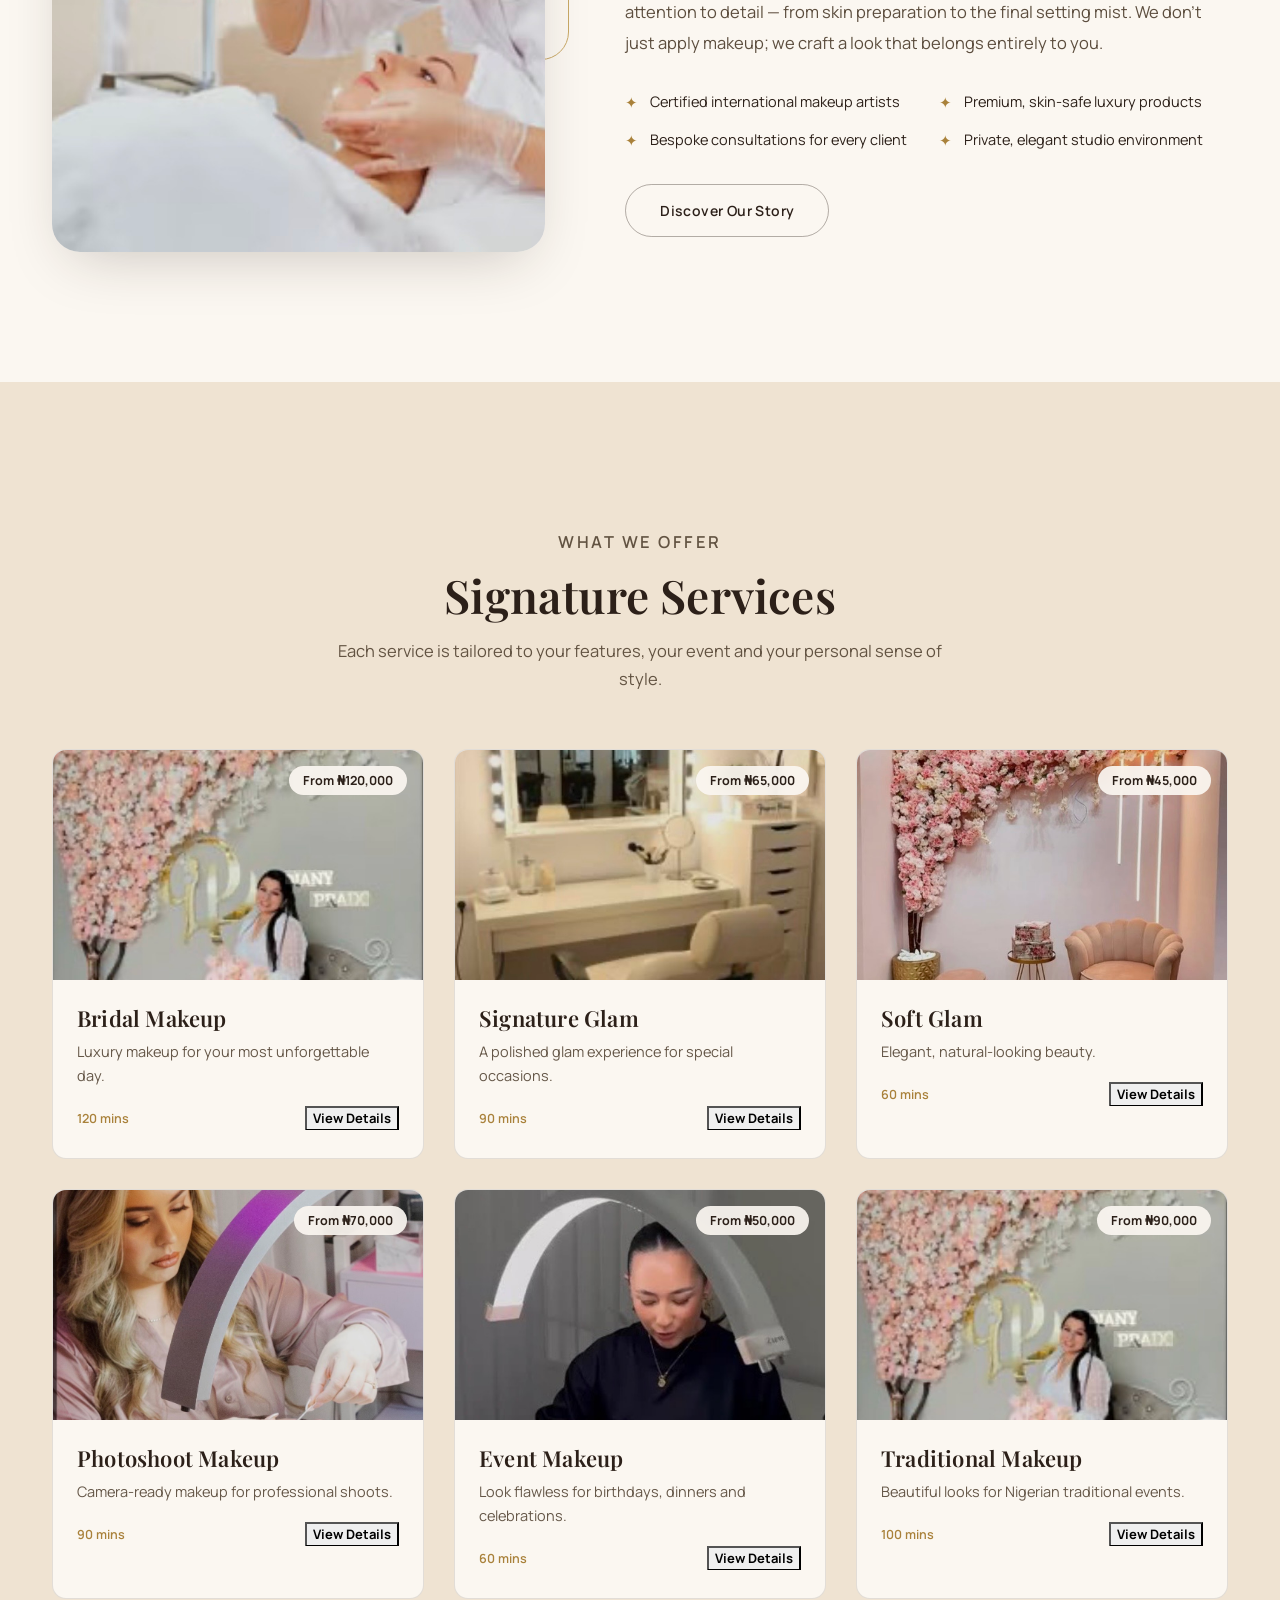
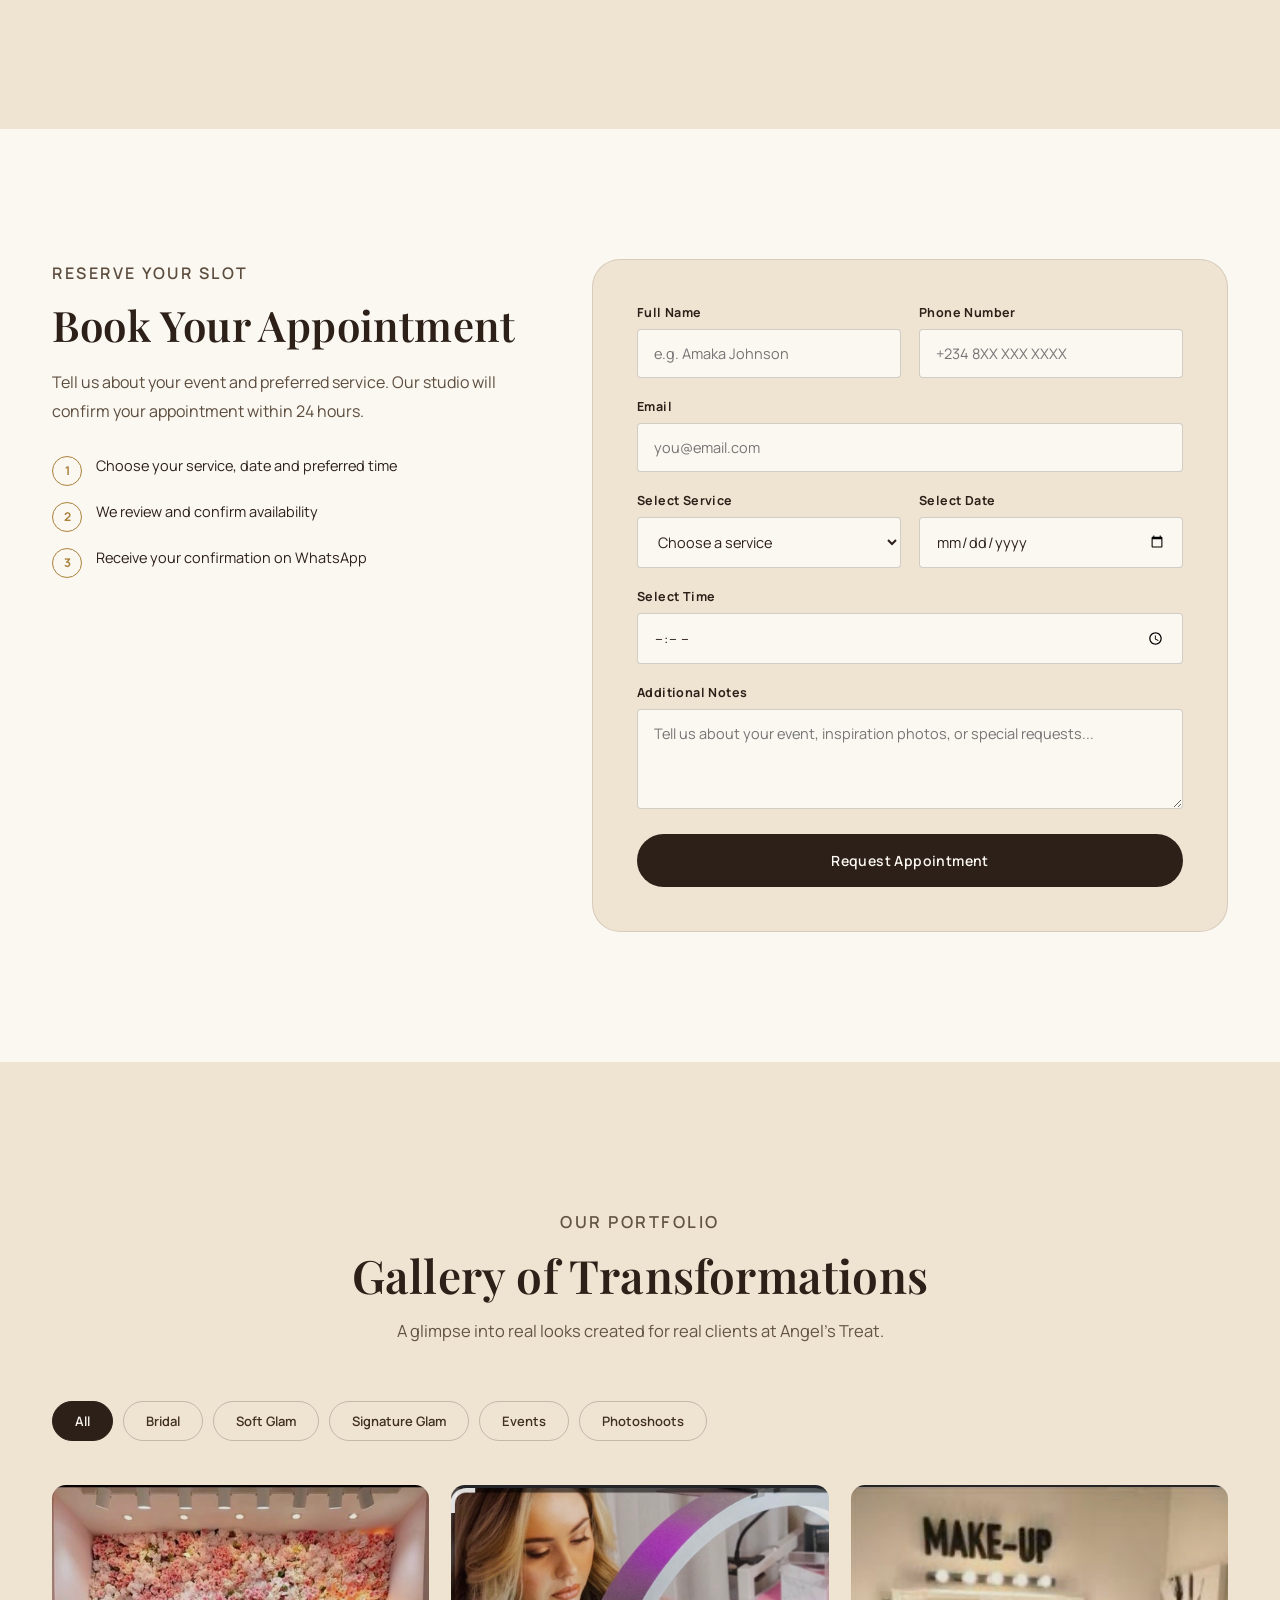
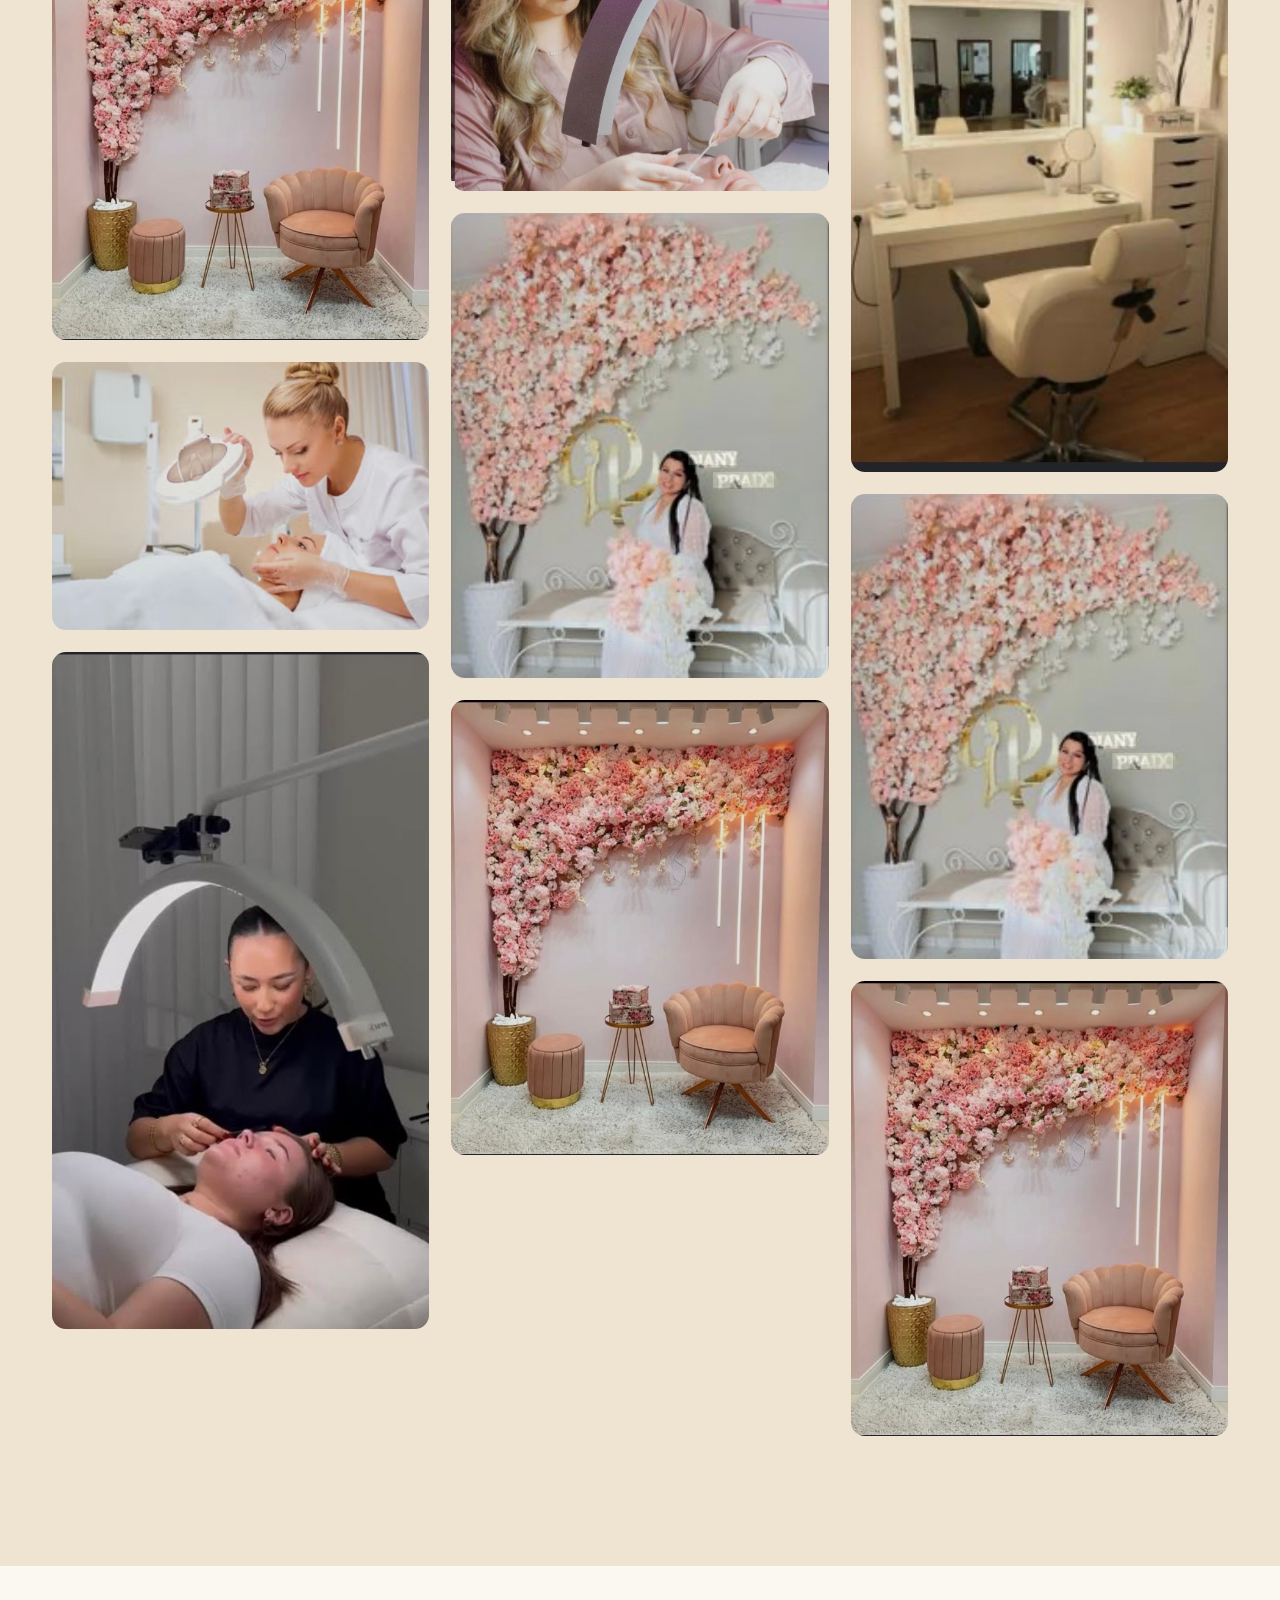
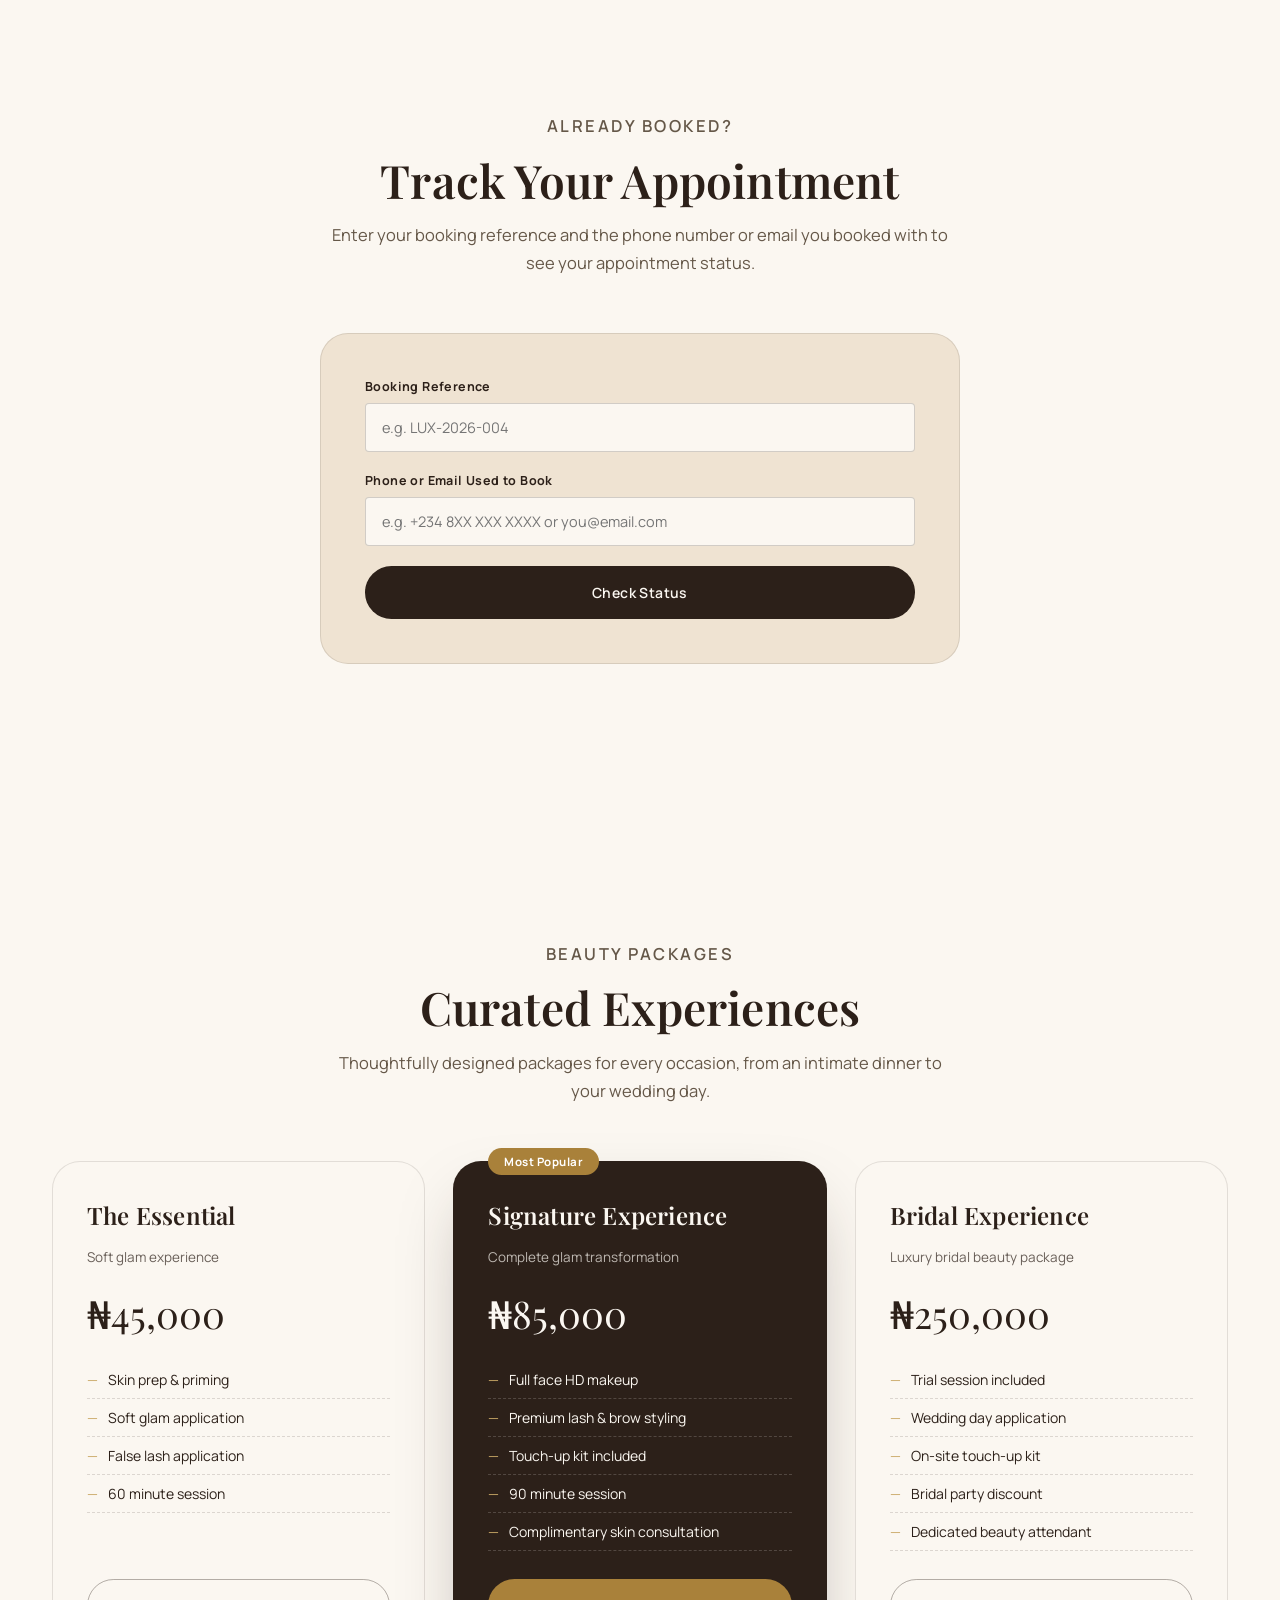
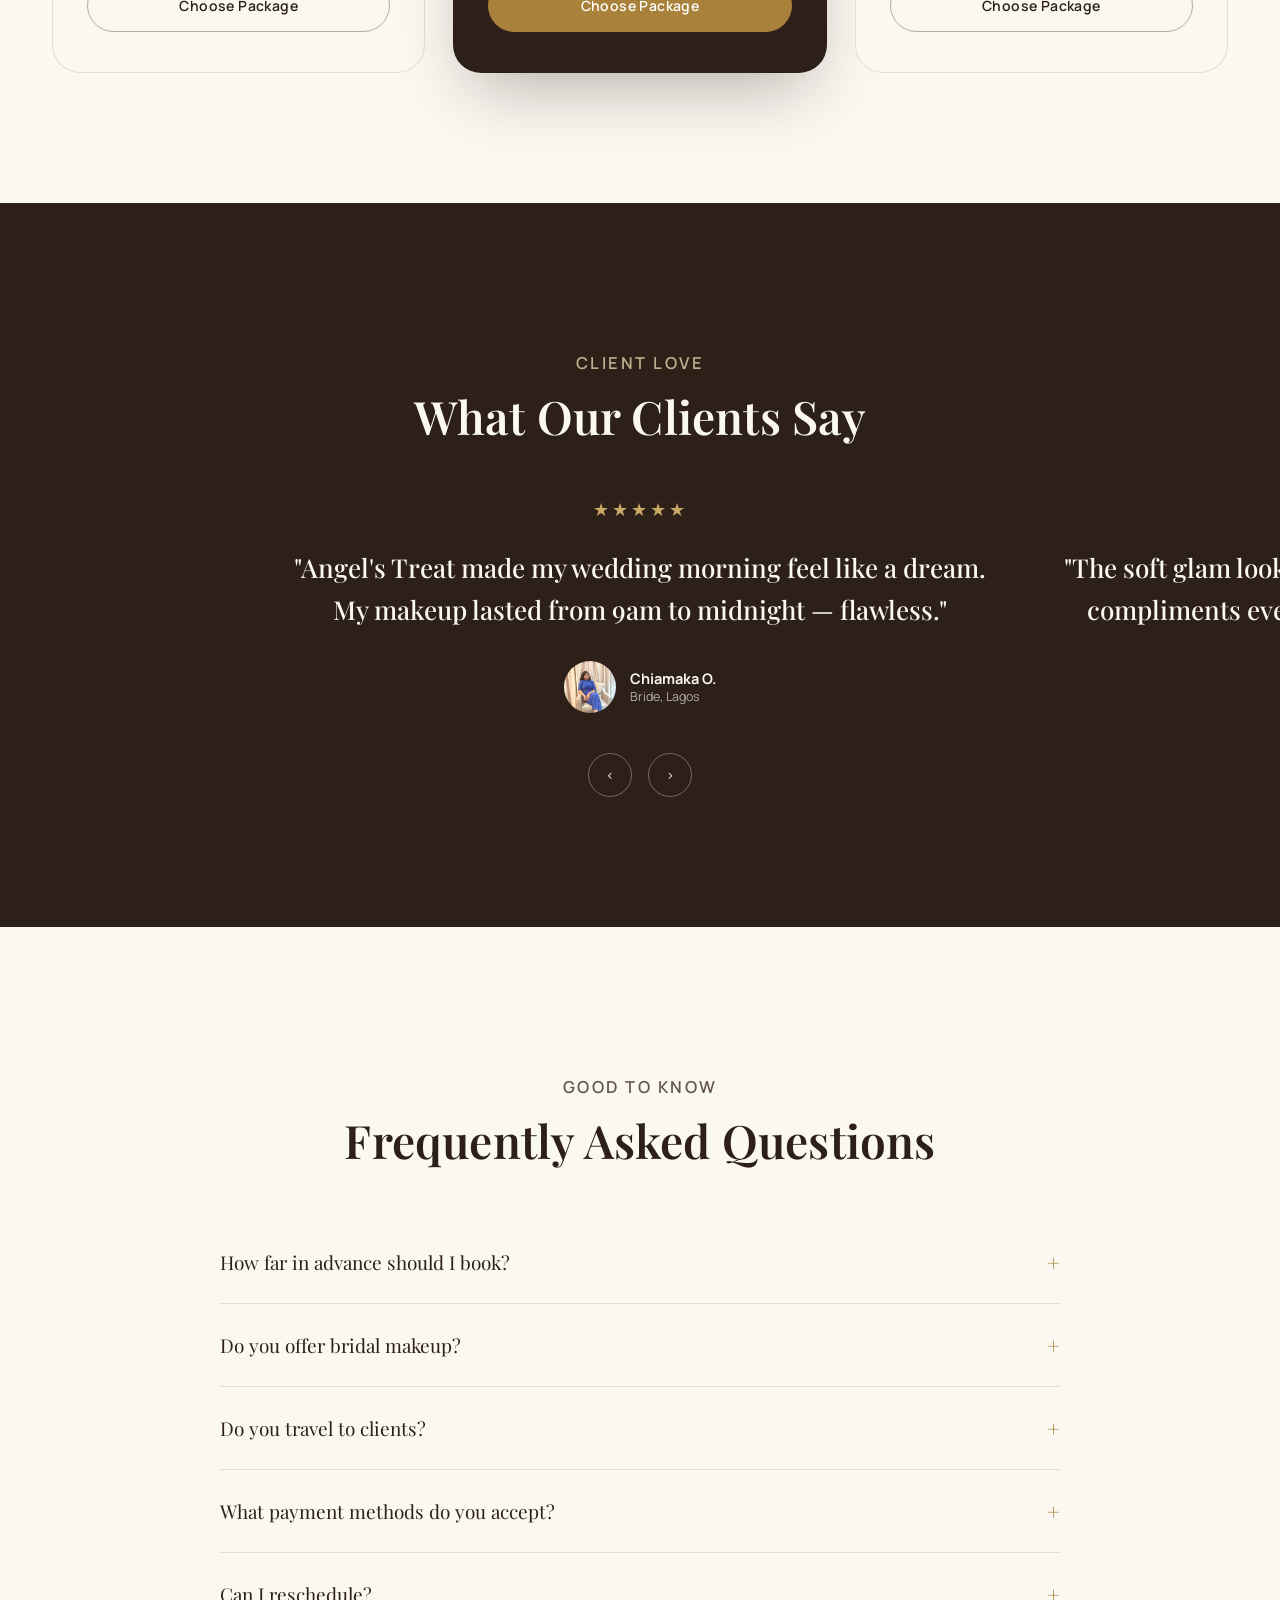
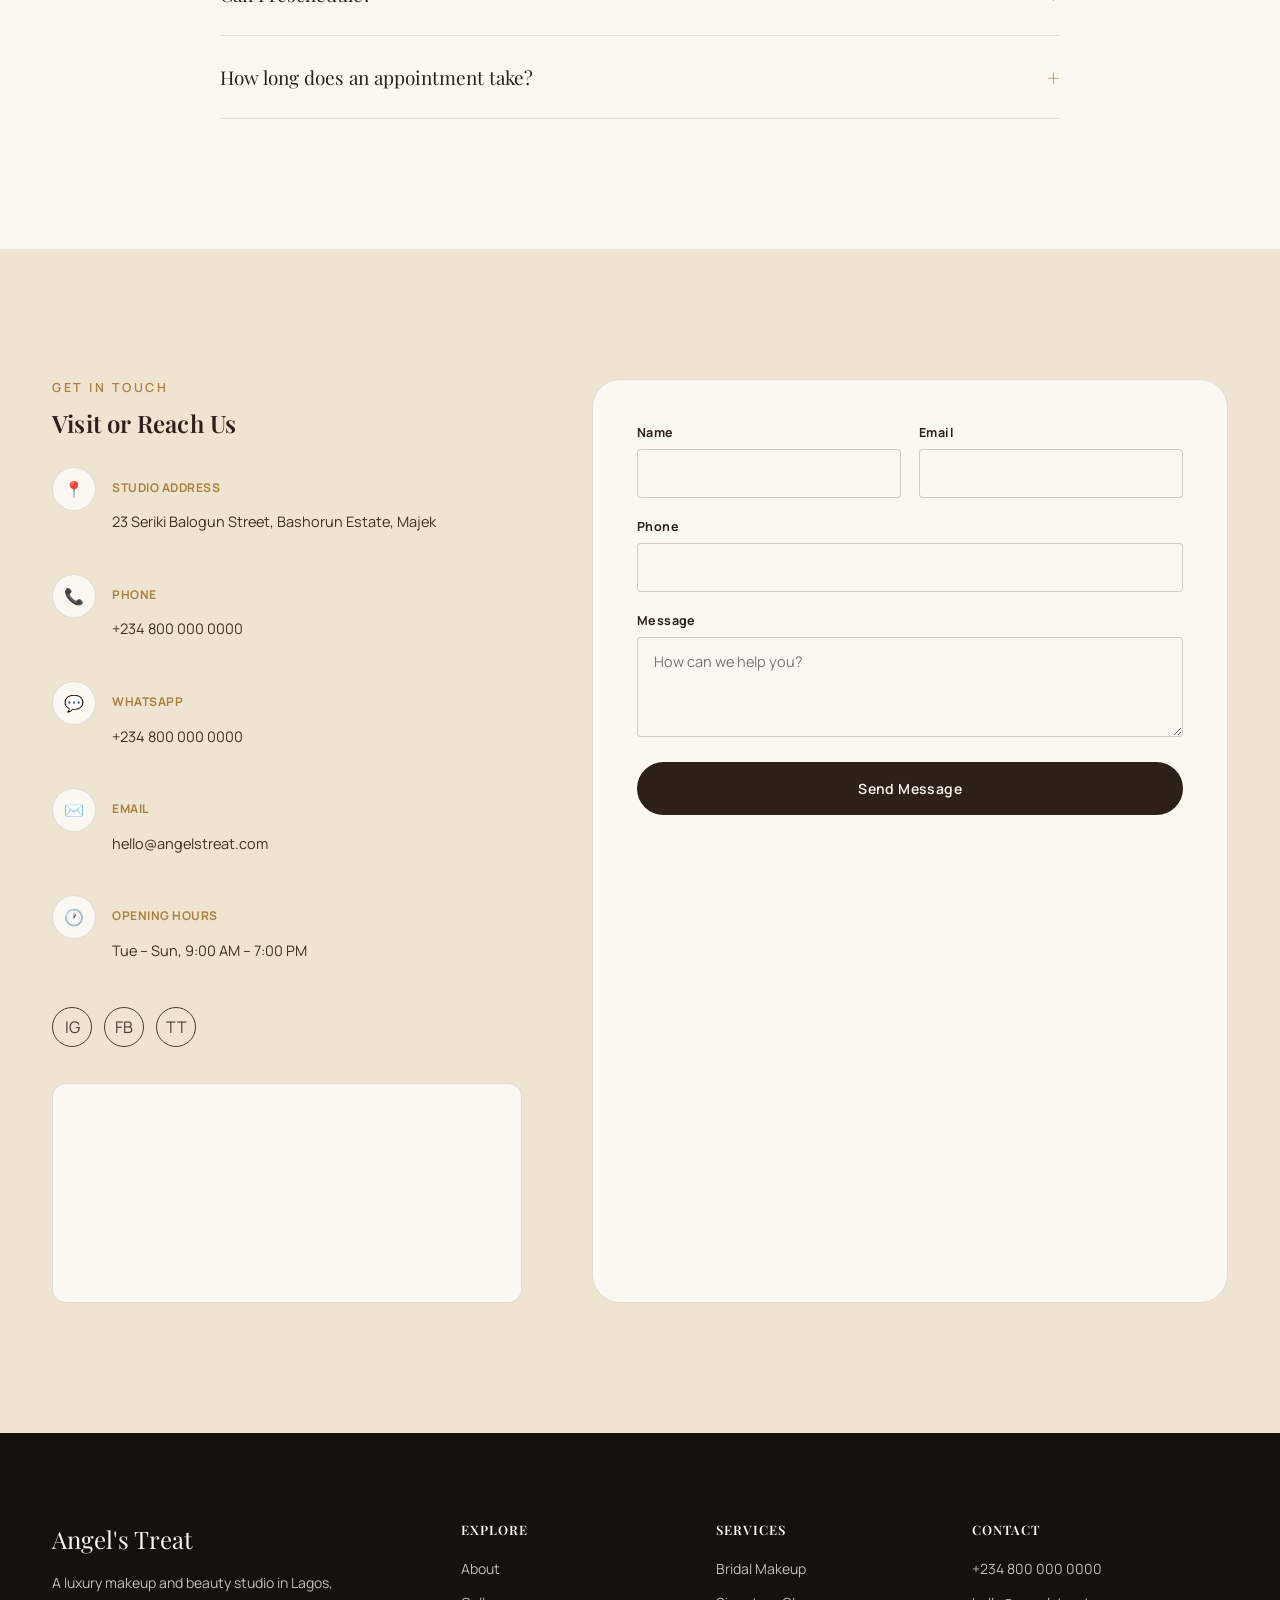
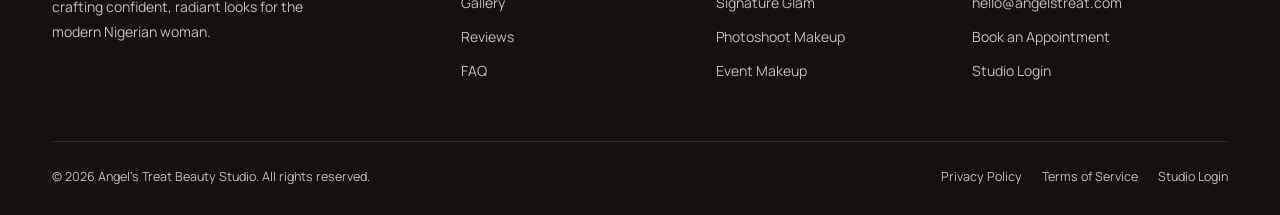
==== commit 4f968920: "Google Map/Whatsapp Link Tryout" ====
--- a/index.html
+++ b/index.html
@@ -1,70 +1,164 @@
-<!DOCTYPE html>
+<!doctype html>
 <html lang="en">
-<head>
-<meta charset="UTF-8">
-<meta name="viewport" content="width=device-width, initial-scale=1.0">
-<title>Angel's Treat — Luxury Makeup & Beauty Studio, Lagos</title>
-<meta name="description" content="Angel's Treat is a premium makeup and beauty studio in Lagos, Nigeria, offering bridal, signature glam, soft glam, photoshoot and event makeup for the modern Nigerian woman.">
-
-<!-- Open Graph -->
-<meta property="og:title" content="Angel's Treat — Luxury Makeup & Beauty Studio">
-<meta property="og:description" content="Luxury makeup experiences designed to make every woman feel confident, radiant and unforgettable.">
-<meta property="og:type" content="website">
-<meta property="og:locale" content="en_NG">
-
-<!-- Local business structured data (placeholder — replace with real details) -->
-<script type="application/ld+json">
-{
-  "@context": "https://schema.org",
-  "@type": "BeautySalon",
-  "name": "Angel's Treat",
-  "image": "assets/images/image2.jpg",
-  "address": {
-    "@type": "PostalAddress",
-    "streetAddress": "14 Bourdillon Road, Ikoyi",
-    "addressLocality": "Lagos",
-    "addressCountry": "NG"
-  },
-  "telephone": "+2348000000000",
-  "priceRange": "₦₦₦"
-}
-</script>
-
-<link rel="preconnect" href="https://fonts.googleapis.com">
-<link rel="preconnect" href="https://fonts.gstatic.com" crossorigin>
-<link href="https://fonts.googleapis.com/css2?family=Cormorant+Garamond:ital,wght@0,400;0,500;0,600;1,500&family=Playfair+Display:wght@500;600;700&family=Manrope:wght@400;500;600;700;800&display=swap" rel="stylesheet">
-
-<link rel="stylesheet" href="css/style.css">
-</head>
-<body>
-
-<!-- ================= LOADER Models with soft================= -->
-<div id="loader" aria-hidden="true">
-  <div class="loader-logo">
-    <svg class="loader-monogram" viewBox="0 0 100 100" fill="none">
-      <circle cx="50" cy="50" r="47" stroke="currentColor" stroke-width="1"/>
-      <path d="M28 66V34l14 20 14-20v32" stroke="currentColor" stroke-width="2.4" stroke-linecap="round" stroke-linejoin="round"/>
-      <path d="M62 66l8-24 8 24M65.5 57h9" stroke="currentColor" stroke-width="2.4" stroke-linecap="round" stroke-linejoin="round"/>
-    </svg>
-    <div class="loader-mark">Angels <span>Treat</span></div>
-  </div>
-  <div class="loader-line"></div>
-</div>
-
-<!-- ================= NAVBAR MA================= -->
-<header class="navbar" id="navbar">
-  <div class="container nav-inner">
-    <a href="#home" class="logo">
-      <svg class="logo-mark" viewBox="0 0 100 100" fill="none">
-        <circle cx="50" cy="50" r="47" stroke="currentColor" stroke-width="1"/>
-        <path d="M28 66V34l14 20 14-20v32" stroke="currentColor" stroke-width="2.4" stroke-linecap="round" stroke-linejoin="round"/>
-        <path d="M62 66l8-24 8 24M65.5 57h9" stroke="currentColor" stroke-width="2.4" stroke-linecap="round" stroke-linejoin="round"/>
-      </svg>
-      <span class="logo-text">Angels <span>Treat</span></span>
-    </a>
-
-    <nav class="nav-links" id="navLinks" aria-label="Primary">
-      <a href="#home" class="active">Home</a>
+  <head>
+    <meta charset="UTF-8" />
+    <meta name="viewport" content="width=device-width, initial-scale=1.0" />
+    <title>Angel's Treat — Luxury Makeup & Beauty Studio, Lagos</title>
+    <meta
+      name="description"
+      content="Angel's Treat is a premium makeup and beauty studio in Lagos, Nigeria, offering bridal, signature glam, soft glam, photoshoot and event makeup for the modern Nigerian woman." />
+
+    <!-- Open Graph -->
+    <meta
+      property="og:title"
+      content="Angel's Treat — Luxury Makeup & Beauty Studio" />
+    <meta
+      property="og:description"
+      content="Luxury makeup experiences designed to make every woman feel confident, radiant and unforgettable." />
+    <meta property="og:type" content="website" />
+    <meta property="og:locale" content="en_NG" />
+
+    <!-- Local business structured data (placeholder — replace with real details) -->
+    <script type="application/ld+json">
+      {
+        "@context": "https://schema.org",
+        "@type": "BeautySalon",
+        "name": "Angel's Treat",
+        "image": "assets/images/image2.jpg",
+        "address": {
+          "@type": "PostalAddress",
+          "streetAddress": "14 Bourdillon Road, Ikoyi",
+          "addressLocality": "Lagos",
+          "addressCountry": "NG"
+        },
+        "telephone": "+2348000000000",
+        "priceRange": "₦₦₦"
+      }
+    </script>
+
+    <link rel="preconnect" href="https://fonts.googleapis.com" />
+    <link rel="preconnect" href="https://fonts.gstatic.com" crossorigin />
+    <link
+      href="https://fonts.googleapis.com/css2?family=Cormorant+Garamond:ital,wght@0,400;0,500;0,600;1,500&family=Playfair+Display:wght@500;600;700&family=Manrope:wght@400;500;600;700;800&display=swap"
+      rel="stylesheet" />
+
+    <link rel="stylesheet" href="css/style.css" />
+  </head>
+  <body>
+    <!-- ================= LOADER Models with soft================= -->
+    <div id="loader" aria-hidden="true">
+      <div class="loader-logo">
+        <svg class="loader-monogram" viewBox="0 0 100 100" fill="none">
+          <circle
+            cx="50"
+            cy="50"
+            r="47"
+            stroke="currentColor"
+            stroke-width="1" />
+          <path
+            d="M28 66V34l14 20 14-20v32"
+            stroke="currentColor"
+            stroke-width="2.4"
+            stroke-linecap="round"
+            stroke-linejoin="round" />
+          <path
+            d="M62 66l8-24 8 24M65.5 57h9"
+            stroke="currentColor"
+            stroke-width="2.4"
+            stroke-linecap="round"
+            stroke-linejoin="round" />
+        </svg>
+        <div class="loader-mark">Angels <span>Treat</span></div>
+      </div>
+      <div class="loader-line"></div>
+    </div>
+
+    <!-- ================= NAVBAR MA================= -->
+    <header class="navbar" id="navbar">
+      <div class="container nav-inner">
+        <a href="#home" class="logo">
+          <svg class="logo-mark" viewBox="0 0 100 100" fill="none">
+            <circle
+              cx="50"
+              cy="50"
+              r="47"
+              stroke="currentColor"
+              stroke-width="1" />
+            <path
+              d="M28 66V34l14 20 14-20v32"
+              stroke="currentColor"
+              stroke-width="2.4"
+              stroke-linecap="round"
+              stroke-linejoin="round" />
+            <path
+              d="M62 66l8-24 8 24M65.5 57h9"
+              stroke="currentColor"
+              stroke-width="2.4"
+              stroke-linecap="round"
+              stroke-linejoin="round" />
+          </svg>
+          <span class="logo-text">Angels <span>Treat</span></span>
+        </a>
+
+        <nav class="nav-links" id="navLinks" aria-label="Primary">
+          <a href="#home" class="active">Home</a>
+          <a href="#about">About</a>
+          <a href="#services">Services</a>
+          <a href="#gallery">Gallery</a>
+          <a href="#packages">Packages</a>
+          <a href="#reviews">Reviews</a>
+          <a href="#track">Track Booking</a>
+          <a href="#contact">Contact</a>
+          <a
+            href="admin.html"
+            target="_blank"
+            rel="noopener"
+            class="nav-admin-link"
+            >Studio Login</a
+          >
+        </nav>
+
+        <div class="nav-right">
+          <button
+            class="icon-btn theme-toggle"
+            id="themeToggle"
+            aria-label="Toggle dark mode">
+            <svg
+              class="moon"
+              viewBox="0 0 24 24"
+              fill="none"
+              stroke="currentColor"
+              stroke-width="1.5">
+              <path d="M21 12.8A9 9 0 1111.2 3 7 7 0 0021 12.8z" />
+            </svg>
+            <svg
+              class="sun"
+              viewBox="0 0 24 24"
+              fill="none"
+              stroke="currentColor"
+              stroke-width="1.5">
+              <circle cx="12" cy="12" r="4" />
+              <path
+                d="M12 2v2M12 20v2M4.9 4.9l1.4 1.4M17.7 17.7l1.4 1.4M2 12h2M20 12h2M4.9 19.1l1.4-1.4M17.7 6.3l1.4-1.4" />
+            </svg>
+          </button>
+          <a href="#booking" class="btn btn-gold nav-cta"
+            ><span>Book Now</span></a
+          >
+          <button
+            class="hamburger"
+            id="hamburger"
+            aria-label="Open menu"
+            aria-expanded="false">
+            <span></span><span></span><span></span>
+          </button>
+        </div>
+      </div>
+    </header>
+
+    <!-- ================= MOBILE MENU ================= -->
+    <div class="mobile-menu" id="mobileMenu">
+      <a href="#home">Home</a>
       <a href="#about">About</a>
       <a href="#services">Services</a>
       <a href="#gallery">Gallery</a>
@@ -72,483 +166,685 @@
       <a href="#reviews">Reviews</a>
       <a href="#track">Track Booking</a>
       <a href="#contact">Contact</a>
-      <a href="admin.html" target="_blank" rel="noopener" class="nav-admin-link">Studio Login</a>
-    </nav>
-
-    <div class="nav-right">
-      <button class="icon-btn theme-toggle" id="themeToggle" aria-label="Toggle dark mode">
-        <svg class="moon" viewBox="0 0 24 24" fill="none" stroke="currentColor" stroke-width="1.5"><path d="M21 12.8A9 9 0 1111.2 3 7 7 0 0021 12.8z"/></svg>
-        <svg class="sun" viewBox="0 0 24 24" fill="none" stroke="currentColor" stroke-width="1.5"><circle cx="12" cy="12" r="4"/><path d="M12 2v2M12 20v2M4.9 4.9l1.4 1.4M17.7 17.7l1.4 1.4M2 12h2M20 12h2M4.9 19.1l1.4-1.4M17.7 6.3l1.4-1.4"/></svg>
+      <a
+        href="admin.html"
+        target="_blank"
+        rel="noopener"
+        style="opacity: 0.7; font-size: 20px"
+        >Studio Login</a
+      >
+      <a href="#booking" class="btn btn-gold"><span>Book Now</span></a>
+    </div>
+
+    <!-- ================= HERO ================= -->
+    <section class="hero" id="home">
+      <div class="hero-media">
+        <img
+          src="./assets/images/image2.jpg"
+          alt="Model with soft glam bridal makeup looking off camera" />
+      </div>
+      <div class="hero-overlay"></div>
+      <div class="hero-deco d1" aria-hidden="true"></div>
+      <div class="hero-deco d2" aria-hidden="true"></div>
+
+      <div class="hero-content">
+        <p class="hero-label">LUXURY MAKEUP &amp; BEAUTY STUDIO</p>
+        <h1>
+          <span class="line"><span>Beauty, Refined</span></span>
+          <span class="line"><span>to Perfection.</span></span>
+        </h1>
+        <p class="sub">
+          Luxury makeup experiences designed to make every woman feel confident,
+          radiant and unforgettable.
+        </p>
+        <div class="hero-actions">
+          <a href="#booking" class="btn btn-primary"
+            ><span>Book Your Appointment</span></a
+          >
+          <a href="#services" class="btn btn-outline"
+            ><span>Explore Our Services</span></a
+          >
+        </div>
+      </div>
+
+      <div class="scroll-indicator">
+        <div class="line"></div>
+        <span>SCROLL</span>
+      </div>
+    </section>
+
+    <!-- ================= STATS ================= -->
+    <section class="stats">
+      <div class="container stats-grid">
+        <div class="stat">
+          <h3 data-count="1000" data-suffix="+">0</h3>
+          <p>HAPPY CLIENTS</p>
+        </div>
+        <div class="stat">
+          <h3 data-count="5" data-suffix="+">0</h3>
+          <p>YEARS EXPERIENCE</p>
+        </div>
+        <div class="stat">
+          <h3 data-count="500" data-suffix="+">0</h3>
+          <p>TRANSFORMATIONS</p>
+        </div>
+        <div class="stat">
+          <h3 data-count="4.9" data-suffix="/5" data-decimal="1">0</h3>
+          <p>CLIENT RATING</p>
+        </div>
+      </div>
+    </section>
+
+    <!-- ================= ABOUT ================= -->
+    <section class="about" id="about">
+      <div class="container about-grid">
+        <div class="about-media reveal">
+          <div class="frame" aria-hidden="true"></div>
+          <img
+            src="./assets/images/image6.jpg"
+            alt="Makeup artist applying foundation to a client in the studio" />
+        </div>
+        <div class="about-copy reveal">
+          <p class="eyebrow">OUR STORY</p>
+          <h2>Where Beauty Meets Confidence.</h2>
+          <p>
+            Angel's Treat began with a simple belief: every woman deserves to
+            feel like the most radiant version of herself. What started as a
+            single artist working from a small Lagos apartment has grown into
+            one of the city's most trusted names in luxury makeup artistry.
+          </p>
+          <p>
+            Every appointment is built around precision, patience and an
+            obsessive attention to detail — from skin preparation to the final
+            setting mist. We don't just apply makeup; we craft a look that
+            belongs entirely to you.
+          </p>
+          <ul class="about-points">
+            <li>Certified international makeup artists</li>
+            <li>Premium, skin-safe luxury products</li>
+            <li>Bespoke consultations for every client</li>
+            <li>Private, elegant studio environment</li>
+          </ul>
+          <a href="#gallery" class="btn btn-outline"
+            ><span>Discover Our Story</span></a
+          >
+        </div>
+      </div>
+    </section>
+
+    <!-- ================= SERVICES ================= -->
+    <section class="services" id="services">
+      <div class="container">
+        <div class="section-head center reveal">
+          <p class="eyebrow">WHAT WE OFFER</p>
+          <h2>Signature Services</h2>
+          <p>
+            Each service is tailored to your features, your event and your
+            personal sense of style.
+          </p>
+        </div>
+
+        <div class="service-grid" id="serviceGrid">
+          <!-- populated by script.js -->
+        </div>
+      </div>
+    </section>
+
+    <!-- Service detail modal -->
+    <div class="modal-overlay" id="serviceModal">
+      <div class="modal">
+        <button class="modal-close" id="closeServiceModal" aria-label="Close">
+          ✕
+        </button>
+        <img class="modal-img" id="modalImg" src="" alt="" />
+        <div class="modal-body">
+          <h3 id="modalName"></h3>
+          <p id="modalDesc"></p>
+          <div class="price" id="modalPrice"></div>
+          <p
+            style="
+              font-size: 13px;
+              color: var(--gold);
+              font-weight: 700;
+              letter-spacing: 0.5px;
+            ">
+            WHAT'S INCLUDED
+          </p>
+          <ul id="modalIncludes"></ul>
+          <a href="#booking" class="btn btn-primary btn-block" id="modalBookBtn"
+            ><span>Book This Service</span></a
+          >
+        </div>
+      </div>
+    </div>
+
+    <!-- ================= BOOKING ================= -->
+    <section class="booking" id="booking">
+      <div class="container booking-grid">
+        <div class="booking-info reveal">
+          <p class="eyebrow">RESERVE YOUR SLOT</p>
+          <h2>Book Your Appointment</h2>
+          <p>
+            Tell us about your event and preferred service. Our studio will
+            confirm your appointment within 24 hours.
+          </p>
+          <ul class="booking-perks">
+            <li>
+              <span class="num">1</span> Choose your service, date and preferred
+              time
+            </li>
+            <li>
+              <span class="num">2</span> We review and confirm availability
+            </li>
+            <li>
+              <span class="num">3</span> Receive your confirmation on WhatsApp
+            </li>
+          </ul>
+        </div>
+
+        <form class="booking-form reveal" id="bookingForm" novalidate>
+          <div class="form-row">
+            <div class="field">
+              <label for="bkName">Full Name</label>
+              <input
+                type="text"
+                id="bkName"
+                name="name"
+                placeholder="e.g. Amaka Johnson"
+                required />
+              <p class="error-msg">Please enter your full name.</p>
+            </div>
+            <div class="field">
+              <label for="bkPhone">Phone Number</label>
+              <input
+                type="tel"
+                id="bkPhone"
+                name="phone"
+                placeholder="+234 8XX XXX XXXX"
+                required />
+              <p class="error-msg">Please enter a valid phone number.</p>
+            </div>
+          </div>
+
+          <div class="field">
+            <label for="bkEmail">Email</label>
+            <input
+              type="email"
+              id="bkEmail"
+              name="email"
+              placeholder="you@email.com"
+              required />
+            <p class="error-msg">Please enter a valid email address.</p>
+          </div>
+
+          <div class="form-row">
+            <div class="field">
+              <label for="bkService">Select Service</label>
+              <select id="bkService" name="service" required>
+                <option value="">Choose a service</option>
+              </select>
+              <p class="error-msg">Please select a service.</p>
+            </div>
+            <div class="field">
+              <label for="bkDate">Select Date</label>
+              <input type="date" id="bkDate" name="date" required />
+              <p class="error-msg">Please choose an upcoming date.</p>
+            </div>
+          </div>
+
+          <div class="field">
+            <label for="bkTime">Select Time</label>
+            <input type="time" id="bkTime" name="time" required />
+            <p class="error-msg">Please choose a time.</p>
+          </div>
+
+          <div class="field">
+            <label for="bkNotes">Additional Notes</label>
+            <textarea
+              id="bkNotes"
+              name="notes"
+              placeholder="Tell us about your event, inspiration photos, or special requests..."></textarea>
+          </div>
+
+          <button type="submit" class="btn btn-primary btn-block">
+            <span>Request Appointment</span>
+          </button>
+        </form>
+      </div>
+    </section>
+
+    <!-- Booking confirmation modal -->
+    <div class="modal-overlay" id="confirmModal">
+      <div class="modal" style="max-width: 480px">
+        <button class="modal-close" id="closeConfirmModal" aria-label="Close">
+          ✕
+        </button>
+        <div class="modal-body" style="text-align: center">
+          <div class="success-icon">✓</div>
+          <h3>Appointment Request Received</h3>
+          <p
+            style="
+              font-size: 14.5px;
+              color: var(--deep-brown-2);
+              line-height: 1.7;
+            ">
+            Thank you for choosing Angel's Treat. Your appointment request has
+            been received and is awaiting confirmation.
+          </p>
+          <div class="booking-ref" id="bookingRefBox"></div>
+          <div style="display: flex; gap: 12px; margin-top: 10px">
+            <button class="btn btn-outline btn-block" id="closeConfirmBtn">
+              <span>Close</span>
+            </button>
+            <a
+              href="#"
+              target="_blank"
+              class="btn btn-gold btn-block"
+              id="whatsappConfirmBtn"
+              ><span>WhatsApp Us</span></a
+            >
+          </div>
+        </div>
+      </div>
+    </div>
+
+    <!-- ================= GALLERY ================= -->
+    <section class="gallery" id="gallery">
+      <div class="container">
+        <div class="section-head center reveal">
+          <p class="eyebrow">OUR PORTFOLIO</p>
+          <h2>Gallery of Transformations</h2>
+          <p>
+            A glimpse into real looks created for real clients at Angel's Treat.
+          </p>
+        </div>
+
+        <div class="filters reveal" id="filters">
+          <button class="filter-btn active" data-filter="all">All</button>
+          <button class="filter-btn" data-filter="bridal">Bridal</button>
+          <button class="filter-btn" data-filter="soft-glam">Soft Glam</button>
+          <button class="filter-btn" data-filter="signature">
+            Signature Glam
+          </button>
+          <button class="filter-btn" data-filter="events">Events</button>
+          <button class="filter-btn" data-filter="photoshoot">
+            Photoshoots
+          </button>
+        </div>
+
+        <div class="masonry" id="masonryGrid">
+          <!-- populated by script.js -->
+        </div>
+      </div>
+    </section>
+
+    <!-- Lightbox -->
+    <div class="lightbox" id="lightbox">
+      <button class="lightbox-close" id="lightboxClose" aria-label="Close">
+        ✕
       </button>
-      <a href="#booking" class="btn btn-gold nav-cta"><span>Book Now</span></a>
-      <button class="hamburger" id="hamburger" aria-label="Open menu" aria-expanded="false">
-        <span></span><span></span><span></span>
+      <button class="lightbox-prev" id="lightboxPrev" aria-label="Previous">
+        ‹
       </button>
+      <img id="lightboxImg" src="" alt="" />
+      <button class="lightbox-next" id="lightboxNext" aria-label="Next">
+        ›
+      </button>
+      <div class="lightbox-counter" id="lightboxCounter"></div>
     </div>
-  </div>
-</header>
-
-<!-- ================= MOBILE MENU ================= -->
-<div class="mobile-menu" id="mobileMenu">
-  <a href="#home">Home</a>
-  <a href="#about">About</a>
-  <a href="#services">Services</a>
-  <a href="#gallery">Gallery</a>
-  <a href="#packages">Packages</a>
-  <a href="#reviews">Reviews</a>
-  <a href="#track">Track Booking</a>
-  <a href="#contact">Contact</a>
-  <a href="admin.html" target="_blank" rel="noopener" style="opacity:.7; font-size:20px;">Studio Login</a>
-  <a href="#booking" class="btn btn-gold"><span>Book Now</span></a>
-</div>
-
-<!-- ================= HERO ================= -->
-<section class="hero" id="home">
-  <div class="hero-media">
-    <img src="./assets/images/image2.jpg" alt="Model with soft glam bridal makeup looking off camera">
-  </div>
-  <div class="hero-overlay"></div>
-  <div class="hero-deco d1" aria-hidden="true"></div>
-  <div class="hero-deco d2" aria-hidden="true"></div>
-
-  <div class="hero-content">
-    <p class="hero-label">LUXURY MAKEUP &amp; BEAUTY STUDIO</p>
-    <h1>
-      <span class="line"><span>Beauty, Refined</span></span>
-      <span class="line"><span>to Perfection.</span></span>
-    </h1>
-    <p class="sub">Luxury makeup experiences designed to make every woman feel confident, radiant and unforgettable.</p>
-    <div class="hero-actions">
-      <a href="#booking" class="btn btn-primary"><span>Book Your Appointment</span></a>
-      <a href="#services" class="btn btn-outline"><span>Explore Our Services</span></a>
-    </div>
-  </div>
-
-  <div class="scroll-indicator"><div class="line"></div><span>SCROLL</span></div>
-</section>
-
-<!-- ================= STATS ================= -->
-<section class="stats">
-  <div class="container stats-grid">
-    <div class="stat"><h3 data-count="1000" data-suffix="+">0</h3><p>HAPPY CLIENTS</p></div>
-    <div class="stat"><h3 data-count="5" data-suffix="+">0</h3><p>YEARS EXPERIENCE</p></div>
-    <div class="stat"><h3 data-count="500" data-suffix="+">0</h3><p>TRANSFORMATIONS</p></div>
-    <div class="stat"><h3 data-count="4.9" data-suffix="/5" data-decimal="1">0</h3><p>CLIENT RATING</p></div>
-  </div>
-</section>
-
-<!-- ================= ABOUT ================= -->
-<section class="about" id="about">
-  <div class="container about-grid">
-    <div class="about-media reveal">
-      <div class="frame" aria-hidden="true"></div>
-      <img src="./assets/images/image6.jpg" alt="Makeup artist applying foundation to a client in the studio">
-    </div>
-    <div class="about-copy reveal">
-      <p class="eyebrow">OUR STORY</p>
-      <h2>Where Beauty Meets Confidence.</h2>
-      <p>Angel's Treat began with a simple belief: every woman deserves to feel like the most radiant version of herself. What started as a single artist working from a small Lagos apartment has grown into one of the city's most trusted names in luxury makeup artistry.</p>
-      <p>Every appointment is built around precision, patience and an obsessive attention to detail — from skin preparation to the final setting mist. We don't just apply makeup; we craft a look that belongs entirely to you.</p>
-      <ul class="about-points">
-        <li>Certified international makeup artists</li>
-        <li>Premium, skin-safe luxury products</li>
-        <li>Bespoke consultations for every client</li>
-        <li>Private, elegant studio environment</li>
-      </ul>
-      <a href="#gallery" class="btn btn-outline"><span>Discover Our Story</span></a>
-    </div>
-  </div>
-</section>
-
-<!-- ================= SERVICES ================= -->
-<section class="services" id="services">
-  <div class="container">
-    <div class="section-head center reveal">
-      <p class="eyebrow">WHAT WE OFFER</p>
-      <h2>Signature Services</h2>
-      <p>Each service is tailored to your features, your event and your personal sense of style.</p>
-    </div>
-
-    <div class="service-grid" id="serviceGrid"><!-- populated by script.js --></div>
-  </div>
-</section>
-
-<!-- Service detail modal -->
-<div class="modal-overlay" id="serviceModal">
-  <div class="modal">
-    <button class="modal-close" id="closeServiceModal" aria-label="Close">✕</button>
-    <img class="modal-img" id="modalImg" src="" alt="">
-    <div class="modal-body">
-      <h3 id="modalName"></h3>
-      <p id="modalDesc"></p>
-      <div class="price" id="modalPrice"></div>
-      <p style="font-size:13px; color:var(--gold); font-weight:700; letter-spacing:.5px;">WHAT'S INCLUDED</p>
-      <ul id="modalIncludes"></ul>
-      <a href="#booking" class="btn btn-primary btn-block" id="modalBookBtn"><span>Book This Service</span></a>
-    </div>
-  </div>
-</div>
-
-<!-- ================= BOOKING ================= -->
-<section class="booking" id="booking">
-  <div class="container booking-grid">
-    <div class="booking-info reveal">
-      <p class="eyebrow">RESERVE YOUR SLOT</p>
-      <h2>Book Your Appointment</h2>
-      <p>Tell us about your event and preferred service. Our studio will confirm your appointment within 24 hours.</p>
-      <ul class="booking-perks">
-        <li><span class="num">1</span> Choose your service, date and preferred time</li>
-        <li><span class="num">2</span> We review and confirm availability</li>
-        <li><span class="num">3</span> Receive your confirmation on WhatsApp</li>
-      </ul>
-    </div>
-
-    <form class="booking-form reveal" id="bookingForm" novalidate>
-      <div class="form-row">
-        <div class="field">
-          <label for="bkName">Full Name</label>
-          <input type="text" id="bkName" name="name" placeholder="e.g. Amaka Johnson" required>
-          <p class="error-msg">Please enter your full name.</p>
-        </div>
-        <div class="field">
-          <label for="bkPhone">Phone Number</label>
-          <input type="tel" id="bkPhone" name="phone" placeholder="+234 8XX XXX XXXX" required>
-          <p class="error-msg">Please enter a valid phone number.</p>
-        </div>
-      </div>
-
-      <div class="field">
-        <label for="bkEmail">Email</label>
-        <input type="email" id="bkEmail" name="email" placeholder="you@email.com" required>
-        <p class="error-msg">Please enter a valid email address.</p>
-      </div>
-
-      <div class="form-row">
-        <div class="field">
-          <label for="bkService">Select Service</label>
-          <select id="bkService" name="service" required>
-            <option value="">Choose a service</option>
-          </select>
-          <p class="error-msg">Please select a service.</p>
-        </div>
-        <div class="field">
-          <label for="bkDate">Select Date</label>
-          <input type="date" id="bkDate" name="date" required>
-          <p class="error-msg">Please choose an upcoming date.</p>
-        </div>
-      </div>
-
-      <div class="field">
-        <label for="bkTime">Select Time</label>
-        <input type="time" id="bkTime" name="time" required>
-        <p class="error-msg">Please choose a time.</p>
-      </div>
-
-      <div class="field">
-        <label for="bkNotes">Additional Notes</label>
-        <textarea id="bkNotes" name="notes" placeholder="Tell us about your event, inspiration photos, or special requests..."></textarea>
-      </div>
-
-      <button type="submit" class="btn btn-primary btn-block"><span>Request Appointment</span></button>
-    </form>
-  </div>
-</section>
-
-<!-- Booking confirmation modal -->
-<div class="modal-overlay" id="confirmModal">
-  <div class="modal" style="max-width:480px;">
-    <button class="modal-close" id="closeConfirmModal" aria-label="Close">✕</button>
-    <div class="modal-body" style="text-align:center;">
-      <div class="success-icon">✓</div>
-      <h3>Appointment Request Received</h3>
-      <p style="font-size:14.5px; color:var(--deep-brown-2); line-height:1.7;">Thank you for choosing Angel's Treat. Your appointment request has been received and is awaiting confirmation.</p>
-      <div class="booking-ref" id="bookingRefBox"></div>
-      <div style="display:flex; gap:12px; margin-top:10px;">
-        <button class="btn btn-outline btn-block" id="closeConfirmBtn"><span>Close</span></button>
-        <a href="#" target="_blank" class="btn btn-gold btn-block" id="whatsappConfirmBtn"><span>WhatsApp Us</span></a>
-      </div>
-    </div>
-  </div>
-</div>
-
-<!-- ================= GALLERY ================= -->
-<section class="gallery" id="gallery">
-  <div class="container">
-    <div class="section-head center reveal">
-      <p class="eyebrow">OUR PORTFOLIO</p>
-      <h2>Gallery of Transformations</h2>
-      <p>A glimpse into real looks created for real clients at Angel's Treat.</p>
-    </div>
-
-    <div class="filters reveal" id="filters">
-      <button class="filter-btn active" data-filter="all">All</button>
-      <button class="filter-btn" data-filter="bridal">Bridal</button>
-      <button class="filter-btn" data-filter="soft-glam">Soft Glam</button>
-      <button class="filter-btn" data-filter="signature">Signature Glam</button>
-      <button class="filter-btn" data-filter="events">Events</button>
-      <button class="filter-btn" data-filter="photoshoot">Photoshoots</button>
-    </div>
-
-    <div class="masonry" id="masonryGrid"><!-- populated by script.js --></div>
-  </div>
-</section>
-
-<!-- Lightbox -->
-<div class="lightbox" id="lightbox">
-  <button class="lightbox-close" id="lightboxClose" aria-label="Close">✕</button>
-  <button class="lightbox-prev" id="lightboxPrev" aria-label="Previous">‹</button>
-  <img id="lightboxImg" src="" alt="">
-  <button class="lightbox-next" id="lightboxNext" aria-label="Next">›</button>
-  <div class="lightbox-counter" id="lightboxCounter"></div>
-</div>
-
-<!-- ================= TRACK BOOKING ================= -->
-<section class="track" id="track">
-  <div class="container">
-    <div class="section-head center reveal">
-      <p class="eyebrow">ALREADY BOOKED?</p>
-      <h2>Track Your Appointment</h2>
-      <p>Enter your booking reference and the phone number or email you booked with to see your appointment status.</p>
-    </div>
-
-    <div class="track-box reveal">
-      <form id="trackForm" class="track-form" novalidate>
-        <div class="field">
-          <label for="trackRef">Booking Reference</label>
-          <input type="text" id="trackRef" placeholder="e.g. LUX-2026-004" required>
-        </div>
-        <div class="field">
-          <label for="trackContact">Phone or Email Used to Book</label>
-          <input type="text" id="trackContact" placeholder="e.g. +234 8XX XXX XXXX or you@email.com" required>
-        </div>
-        <button type="submit" class="btn btn-primary btn-block"><span>Check Status</span></button>
-        <p class="track-error" id="trackError">We couldn't find a booking matching those details. Please check your reference and contact info.</p>
-      </form>
-
-      <div class="track-result" id="trackResult">
-        <div class="track-result-head">
+
+    <!-- ================= TRACK BOOKING ================= -->
+    <section class="track" id="track">
+      <div class="container">
+        <div class="section-head center reveal">
+          <p class="eyebrow">ALREADY BOOKED?</p>
+          <h2>Track Your Appointment</h2>
+          <p>
+            Enter your booking reference and the phone number or email you
+            booked with to see your appointment status.
+          </p>
+        </div>
+
+        <div class="track-box reveal">
+          <form id="trackForm" class="track-form" novalidate>
+            <div class="field">
+              <label for="trackRef">Booking Reference</label>
+              <input
+                type="text"
+                id="trackRef"
+                placeholder="e.g. LUX-2026-004"
+                required />
+            </div>
+            <div class="field">
+              <label for="trackContact">Phone or Email Used to Book</label>
+              <input
+                type="text"
+                id="trackContact"
+                placeholder="e.g. +234 8XX XXX XXXX or you@email.com"
+                required />
+            </div>
+            <button type="submit" class="btn btn-primary btn-block">
+              <span>Check Status</span>
+            </button>
+            <p class="track-error" id="trackError">
+              We couldn't find a booking matching those details. Please check
+              your reference and contact info.
+            </p>
+          </form>
+
+          <div class="track-result" id="trackResult">
+            <div class="track-result-head">
+              <div>
+                <p class="track-ref" id="resultRef"></p>
+                <h3 id="resultService"></h3>
+              </div>
+              <span class="status-badge" id="resultStatusBadge"></span>
+            </div>
+
+            <div class="track-steps" id="trackSteps">
+              <div class="track-step" data-step="Pending">
+                <span class="dot"></span><span class="label">Requested</span>
+              </div>
+              <div class="track-step" data-step="Confirmed">
+                <span class="dot"></span><span class="label">Confirmed</span>
+              </div>
+              <div class="track-step" data-step="Completed">
+                <span class="dot"></span><span class="label">Completed</span>
+              </div>
+            </div>
+
+            <div class="track-details">
+              <div>
+                <span class="k">Date</span
+                ><span class="v" id="resultDate"></span>
+              </div>
+              <div>
+                <span class="k">Time</span
+                ><span class="v" id="resultTime"></span>
+              </div>
+              <div>
+                <span class="k">Booked For</span
+                ><span class="v" id="resultName"></span>
+              </div>
+            </div>
+          </div>
+        </div>
+      </div>
+    </section>
+
+    <!-- ================= PACKAGES ================= -->
+    <section class="packages" id="packages">
+      <div class="container">
+        <div class="section-head center reveal">
+          <p class="eyebrow">BEAUTY PACKAGES</p>
+          <h2>Curated Experiences</h2>
+          <p>
+            Thoughtfully designed packages for every occasion, from an intimate
+            dinner to your wedding day.
+          </p>
+        </div>
+
+        <div class="package-grid">
+          <div class="package-card reveal">
+            <h3>The Essential</h3>
+            <p class="package-tag">Soft glam experience</p>
+            <div class="package-price">₦45,000</div>
+            <ul>
+              <li>Skin prep &amp; priming</li>
+              <li>Soft glam application</li>
+              <li>False lash application</li>
+              <li>60 minute session</li>
+            </ul>
+            <a href="#booking" class="btn btn-outline btn-block"
+              ><span>Choose Package</span></a
+            >
+          </div>
+
+          <div class="package-card featured reveal">
+            <span class="package-badge">Most Popular</span>
+            <h3>Signature Experience</h3>
+            <p class="package-tag">Complete glam transformation</p>
+            <div class="package-price">₦85,000</div>
+            <ul>
+              <li>Full face HD makeup</li>
+              <li>Premium lash &amp; brow styling</li>
+              <li>Touch-up kit included</li>
+              <li>90 minute session</li>
+              <li>Complimentary skin consultation</li>
+            </ul>
+            <a href="#booking" class="btn btn-gold btn-block"
+              ><span>Choose Package</span></a
+            >
+          </div>
+
+          <div class="package-card reveal">
+            <h3>Bridal Experience</h3>
+            <p class="package-tag">Luxury bridal beauty package</p>
+            <div class="package-price">₦250,000</div>
+            <ul>
+              <li>Trial session included</li>
+              <li>Wedding day application</li>
+              <li>On-site touch-up kit</li>
+              <li>Bridal party discount</li>
+              <li>Dedicated beauty attendant</li>
+            </ul>
+            <a href="#booking" class="btn btn-outline btn-block"
+              ><span>Choose Package</span></a
+            >
+          </div>
+        </div>
+      </div>
+    </section>
+
+    <!-- ================= TESTIMONIALS ================= -->
+    <section class="testimonials" id="reviews">
+      <div class="container">
+        <div class="section-head center reveal">
+          <p class="eyebrow">CLIENT LOVE</p>
+          <h2>What Our Clients Say</h2>
+        </div>
+
+        <div class="t-slider">
+          <div class="t-track" id="tTrack"><!-- populated by script.js --></div>
+          <div class="t-controls">
+            <button id="tPrev" aria-label="Previous review">‹</button>
+            <button id="tNext" aria-label="Next review">›</button>
+          </div>
+        </div>
+      </div>
+    </section>
+
+    <!-- ================= FAQ ================= -->
+    <section class="faq" id="faq">
+      <div class="section-head center reveal">
+        <p class="eyebrow">GOOD TO KNOW</p>
+        <h2>Frequently Asked Questions</h2>
+      </div>
+      <div id="faqList"><!-- populated by script.js --></div>
+    </section>
+
+    <!-- ================= CONTACT float================= -->
+    <section class="contact" id="contact">
+      <div class="container contact-grid">
+        <div class="reveal">
+          <p class="eyebrow">GET IN TOUCH</p>
+          <h2>Visit or Reach Us</h2>
+          <ul class="contact-list">
+            <li>
+              <div class="contact-icon">📍</div>
+              <div>
+                <p class="label">STUDIO ADDRESS</p>
+                <p class="value">
+                  23 Seriki Balogun Street, Bashorun Estate, Majek
+                </p>
+              </div>
+            </li>
+            <li>
+              <div class="contact-icon">📞</div>
+              <div>
+                <p class="label">PHONE</p>
+                <p class="value">+234 800 000 0000</p>
+              </div>
+            </li>
+            <li>
+              <div class="contact-icon">💬</div>
+              <div>
+                <p class="label">WHATSAPP</p>
+                <p class="value">+234 800 000 0000</p>
+              </div>
+            </li>
+            <li>
+              <div class="contact-icon">✉️</div>
+              <div>
+                <p class="label">EMAIL</p>
+                <p class="value">hello@angelstreat.com</p>
+              </div>
+            </li>
+            <li>
+              <div class="contact-icon">🕐</div>
+              <div>
+                <p class="label">OPENING HOURS</p>
+                <p class="value">Tue – Sun, 9:00 AM – 7:00 PM</p>
+              </div>
+            </li>
+          </ul>
+          <div class="social-row">
+            <a
+              href="#"
+              class="icon-btn"
+              style="color: var(--deep-brown)"
+              aria-label="Instagram"
+              >IG</a
+            >
+            <a
+              href="#"
+              class="icon-btn"
+              style="color: var(--deep-brown)"
+              aria-label="Facebook"
+              >FB</a
+            >
+            <a
+              href="#"
+              class="icon-btn"
+              style="color: var(--deep-brown)"
+              aria-label="TikTok"
+              >TT</a
+            >
+          </div>
+
+          <!-- TODO: Replace this placeholder with a real Google Maps embed iframe using the client's address -->
+          <div class="map-embed">
+            <a href="https://map.app.goo.gl/sDvnV2grfWoFR6kv9?g_st=ic"></a>
+          </div>
+        </div>
+
+        <form class="contact-form reveal" id="contactForm" novalidate>
+          <div class="form-row">
+            <div class="field">
+              <label for="cName">Name</label>
+              <input type="text" id="cName" name="name" required />
+              <p class="error-msg">Please enter your name.</p>
+            </div>
+            <div class="field">
+              <label for="cEmail">Email</label>
+              <input type="email" id="cEmail" name="email" required />
+              <p class="error-msg">Please enter a valid email.</p>
+            </div>
+          </div>
+          <div class="field">
+            <label for="cPhone">Phone</label>
+            <input type="tel" id="cPhone" name="phone" required />
+            <p class="error-msg">Please enter a valid phone number.</p>
+          </div>
+          <div class="field">
+            <label for="cMessage">Message</label>
+            <textarea
+              id="cMessage"
+              name="message"
+              required
+              placeholder="How can we help you?"></textarea>
+            <p class="error-msg">Please enter a message.</p>
+          </div>
+          <button type="submit" class="btn btn-primary btn-block">
+            <span>Send Message</span>
+          </button>
+        </form>
+      </div>
+    </section>
+
+    <!-- ================= FOOTER ================= -->
+    <footer>
+      <div class="container">
+        <div class="footer-grid">
           <div>
-            <p class="track-ref" id="resultRef"></p>
-            <h3 id="resultService"></h3>
-          </div>
-          <span class="status-badge" id="resultStatusBadge"></span>
-        </div>
-
-        <div class="track-steps" id="trackSteps">
-          <div class="track-step" data-step="Pending"><span class="dot"></span><span class="label">Requested</span></div>
-          <div class="track-step" data-step="Confirmed"><span class="dot"></span><span class="label">Confirmed</span></div>
-          <div class="track-step" data-step="Completed"><span class="dot"></span><span class="label">Completed</span></div>
-        </div>
-
-        <div class="track-details">
-          <div><span class="k">Date</span><span class="v" id="resultDate"></span></div>
-          <div><span class="k">Time</span><span class="v" id="resultTime"></span></div>
-          <div><span class="k">Booked For</span><span class="v" id="resultName"></span></div>
-        </div>
-      </div>
-    </div>
-  </div>
-</section>
-
-<!-- ================= PACKAGES ================= -->
-<section class="packages" id="packages">
-  <div class="container">
-    <div class="section-head center reveal">
-      <p class="eyebrow">BEAUTY PACKAGES</p>
-      <h2>Curated Experiences</h2>
-      <p>Thoughtfully designed packages for every occasion, from an intimate dinner to your wedding day.</p>
-    </div>
-
-    <div class="package-grid">
-      <div class="package-card reveal">
-        <h3>The Essential</h3>
-        <p class="package-tag">Soft glam experience</p>
-        <div class="package-price">₦45,000</div>
-        <ul>
-          <li>Skin prep &amp; priming</li>
-          <li>Soft glam application</li>
-          <li>False lash application</li>
-          <li>60 minute session</li>
-        </ul>
-        <a href="#booking" class="btn btn-outline btn-block"><span>Choose Package</span></a>
-      </div>
-
-      <div class="package-card featured reveal">
-        <span class="package-badge">Most Popular</span>
-        <h3>Signature Experience</h3>
-        <p class="package-tag">Complete glam transformation</p>
-        <div class="package-price">₦85,000</div>
-        <ul>
-          <li>Full face HD makeup</li>
-          <li>Premium lash &amp; brow styling</li>
-          <li>Touch-up kit included</li>
-          <li>90 minute session</li>
-          <li>Complimentary skin consultation</li>
-        </ul>
-        <a href="#booking" class="btn btn-gold btn-block"><span>Choose Package</span></a>
-      </div>
-
-      <div class="package-card reveal">
-        <h3>Bridal Experience</h3>
-        <p class="package-tag">Luxury bridal beauty package</p>
-        <div class="package-price">₦250,000</div>
-        <ul>
-          <li>Trial session included</li>
-          <li>Wedding day application</li>
-          <li>On-site touch-up kit</li>
-          <li>Bridal party discount</li>
-          <li>Dedicated beauty attendant</li>
-        </ul>
-        <a href="#booking" class="btn btn-outline btn-block"><span>Choose Package</span></a>
-      </div>
-    </div>
-  </div>
-</section>
-
-<!-- ================= TESTIMONIALS ================= -->
-<section class="testimonials" id="reviews">
-  <div class="container">
-    <div class="section-head center reveal">
-      <p class="eyebrow">CLIENT LOVE</p>
-      <h2>What Our Clients Say</h2>
-    </div>
-
-    <div class="t-slider">
-      <div class="t-track" id="tTrack"><!-- populated by script.js --></div>
-      <div class="t-controls">
-        <button id="tPrev" aria-label="Previous review">‹</button>
-        <button id="tNext" aria-label="Next review">›</button>
-      </div>
-    </div>
-  </div>
-</section>
-
-<!-- ================= FAQ ================= -->
-<section class="faq" id="faq">
-  <div class="section-head center reveal">
-    <p class="eyebrow">GOOD TO KNOW</p>
-    <h2>Frequently Asked Questions</h2>
-  </div>
-  <div id="faqList"><!-- populated by script.js --></div>
-</section>
-
-<!-- ================= CONTACT ================= -->
-<section class="contact" id="contact">
-  <div class="container contact-grid">
-    <div class="reveal">
-      <p class="eyebrow">GET IN TOUCH</p>
-      <h2>Visit or Reach Us</h2>
-      <ul class="contact-list">
-        <li>
-          <div class="contact-icon">📍</div>
-          <div><p class="label">STUDIO ADDRESS</p><p class="value">23 Seriki Balogun Street, Bashorun Estate, Majek</p></div>
-        </li>
-        <li>
-          <div class="contact-icon">📞</div>
-          <div><p class="label">PHONE</p><p class="value">+234 800 000 0000</p></div>
-        </li>
-        <li>
-          <div class="contact-icon">💬</div>
-          <div><p class="label">WHATSAPP</p><p class="value">+234 800 000 0000</p></div>
-        </li>
-        <li>
-          <div class="contact-icon">✉️</div>
-          <div><p class="label">EMAIL</p><p class="value">hello@angelstreat.com</p></div>
-        </li>
-        <li>
-          <div class="contact-icon">🕐</div>
-          <div><p class="label">OPENING HOURS</p><p class="value">Tue – Sun, 9:00 AM – 7:00 PM</p></div>
-        </li>
-      </ul>
-      <div class="social-row">
-        <a href="#" class="icon-btn" style="color:var(--deep-brown);" aria-label="Instagram">IG</a>
-        <a href="#" class="icon-btn" style="color:var(--deep-brown);" aria-label="Facebook">FB</a>
-        <a href="#" class="icon-btn" style="color:var(--deep-brown);" aria-label="TikTok">TT</a>
-      </div>
-
-      <!-- TODO: Replace this placeholder with a real Google Maps embed iframe using the client's address -->
-      <div class="map-embed">Google Maps embed placeholder — replace with the studio's live map embed URL and address in production.</div>
-    </div>
-
-    <form class="contact-form reveal" id="contactForm" novalidate>
-      <div class="form-row">
-        <div class="field">
-          <label for="cName">Name</label>
-          <input type="text" id="cName" name="name" required>
-          <p class="error-msg">Please enter your name.</p>
-        </div>
-        <div class="field">
-          <label for="cEmail">Email</label>
-          <input type="email" id="cEmail" name="email" required>
-          <p class="error-msg">Please enter a valid email.</p>
-        </div>
-      </div>
-      <div class="field">
-        <label for="cPhone">Phone</label>
-        <input type="tel" id="cPhone" name="phone" required>
-        <p class="error-msg">Please enter a valid phone number.</p>
-      </div>
-      <div class="field">
-        <label for="cMessage">Message</label>
-        <textarea id="cMessage" name="message" required placeholder="How can we help you?"></textarea>
-        <p class="error-msg">Please enter a message.</p>
-      </div>
-      <button type="submit" class="btn btn-primary btn-block"><span>Send Message</span></button>
-    </form>
-  </div>
-</section>
-
-<!-- ================= FOOTER ================= -->
-<footer>
-  <div class="container">
-    <div class="footer-grid">
-      <div>
-        <div class="footer-logo">Angel's Treat</div>
-        <p class="footer-desc">A luxury makeup and beauty studio in Lagos, crafting confident, radiant looks for the modern Nigerian woman.</p>
-      </div>
-      <div class="footer-col">
-        <h4>EXPLORE</h4>
-        <ul>
-          <li><a href="#about">About</a></li>
-          <li><a href="#gallery">Gallery</a></li>
-          <li><a href="#reviews">Reviews</a></li>
-          <li><a href="#faq">FAQ</a></li>
-        </ul>
-      </div>
-      <div class="footer-col">
-        <h4>SERVICES</h4>
-        <ul>
-          <li><a href="#services">Bridal Makeup</a></li>
-          <li><a href="#services">Signature Glam</a></li>
-          <li><a href="#services">Photoshoot Makeup</a></li>
-          <li><a href="#services">Event Makeup</a></li>
-        </ul>
-      </div>
-      <div class="footer-col">
-        <h4>CONTACT</h4>
-        <ul>
-          <li><a href="tel:+2348000000000">+234 800 000 0000</a></li>
-          <li><a href="mailto:hello@angelstreat.com">hello@angelstreat.com</a></li>
-          <li><a href="#booking">Book an Appointment</a></li>
-          <li><a href="admin.html" target="_blank" rel="noopener">Studio Login</a></li>
-        </ul>
-      </div>
-    </div>
-    <div class="footer-bottom">
-      <span>© 2026 Angel's Treat Beauty Studio. All rights reserved.</span>
-      <span><a href="#">Privacy Policy</a><a href="#">Terms of Service</a><a href="admin.html" target="_blank" rel="noopener">Studio Login</a></span>
-    </div>
-  </div>
-</footer>
-
-<!-- WhatsApp float -->
-<a href="#" target="_blank" class="wa-float" id="waFloat" aria-label="Chat with us on WhatsApp">
-  <svg viewBox="0 0 32 32" fill="#fff"><path d="M16 2.9C8.8 2.9 2.9 8.8 2.9 16c0 2.5.7 4.9 2 7L3 29l6.2-1.9c2 1.1 4.3 1.7 6.8 1.7 7.2 0 13.1-5.9 13.1-13.1S23.2 2.9 16 2.9zm7.6 18.7c-.3.9-1.8 1.7-2.5 1.8-.7.1-1.5.2-4.9-1-4.1-1.6-6.8-5.7-7-6-.2-.3-1.6-2.2-1.6-4.1s1-2.9 1.4-3.3c.4-.4.8-.5 1.1-.5h.8c.3 0 .6 0 .9.7.3.7 1.1 2.4 1.2 2.6.1.2.2.4 0 .7-.6 1.1-1.2 1.1-.9 1.6 1.2 2 2.4 2.9 4.3 3.8.3.2.5.1.7-.1.2-.2.9-1 1.1-1.4.2-.4.5-.3.8-.2.3.1 2.1 1 2.4 1.2.3.2.6.2.7.4.1.2.1 1.1-.2 2z"/></svg>
-</a>
-
-<!-- Toasts -->
-<div id="toast-container"></div>
-
-<script src="js/script.js"></script>
-</body>
+            <div class="footer-logo">Angel's Treat</div>
+            <p class="footer-desc">
+              A luxury makeup and beauty studio in Lagos, crafting confident,
+              radiant looks for the modern Nigerian woman.
+            </p>
+          </div>
+          <div class="footer-col">
+            <h4>EXPLORE</h4>
+            <ul>
+              <li><a href="#about">About</a></li>
+              <li><a href="#gallery">Gallery</a></li>
+              <li><a href="#reviews">Reviews</a></li>
+              <li><a href="#faq">FAQ</a></li>
+            </ul>
+          </div>
+          <div class="footer-col">
+            <h4>SERVICES</h4>
+            <ul>
+              <li><a href="#services">Bridal Makeup</a></li>
+              <li><a href="#services">Signature Glam</a></li>
+              <li><a href="#services">Photoshoot Makeup</a></li>
+              <li><a href="#services">Event Makeup</a></li>
+            </ul>
+          </div>
+          <div class="footer-col">
+            <h4>CONTACT</h4>
+            <ul>
+              <li><a href="tel:+2348000000000">+234 800 000 0000</a></li>
+              <li>
+                <a href="mailto:hello@angelstreat.com">hello@angelstreat.com</a>
+              </li>
+              <li><a href="#booking">Book an Appointment</a></li>
+              <li>
+                <a href="admin.html" target="_blank" rel="noopener"
+                  >Studio Login</a
+                >
+              </li>
+            </ul>
+          </div>
+        </div>
+        <div class="footer-bottom">
+          <span>© 2026 Angel's Treat Beauty Studio. All rights reserved.</span>
+          <span
+            ><a href="#">Privacy Policy</a><a href="#">Terms of Service</a
+            ><a href="admin.html" target="_blank" rel="noopener"
+              >Studio Login</a
+            ></span
+          >
+        </div>
+      </div>
+    </footer>
+
+    <!-- WhatsApp float -->
+    <a
+      href="https://wa.me/+2348141713798"
+      target="_blank"
+      class="wa-float"
+      id="waFloat"
+      aria-label="Chat with us on WhatsApp">
+      <svg viewBox="0 0 32 32" fill="#fff">
+        <path
+          d="M16 2.9C8.8 2.9 2.9 8.8 2.9 16c0 2.5.7 4.9 2 7L3 29l6.2-1.9c2 1.1 4.3 1.7 6.8 1.7 7.2 0 13.1-5.9 13.1-13.1S23.2 2.9 16 2.9zm7.6 18.7c-.3.9-1.8 1.7-2.5 1.8-.7.1-1.5.2-4.9-1-4.1-1.6-6.8-5.7-7-6-.2-.3-1.6-2.2-1.6-4.1s1-2.9 1.4-3.3c.4-.4.8-.5 1.1-.5h.8c.3 0 .6 0 .9.7.3.7 1.1 2.4 1.2 2.6.1.2.2.4 0 .7-.6 1.1-1.2 1.1-.9 1.6 1.2 2 2.4 2.9 4.3 3.8.3.2.5.1.7-.1.2-.2.9-1 1.1-1.4.2-.4.5-.3.8-.2.3.1 2.1 1 2.4 1.2.3.2.6.2.7.4.1.2.1 1.1-.2 2z" />
+      </svg>
+    </a>
+
+    <!-- Toasts -->
+    <div id="toast-container"></div>
+
+    <script src="js/script.js"></script>
+  </body>
 </html>
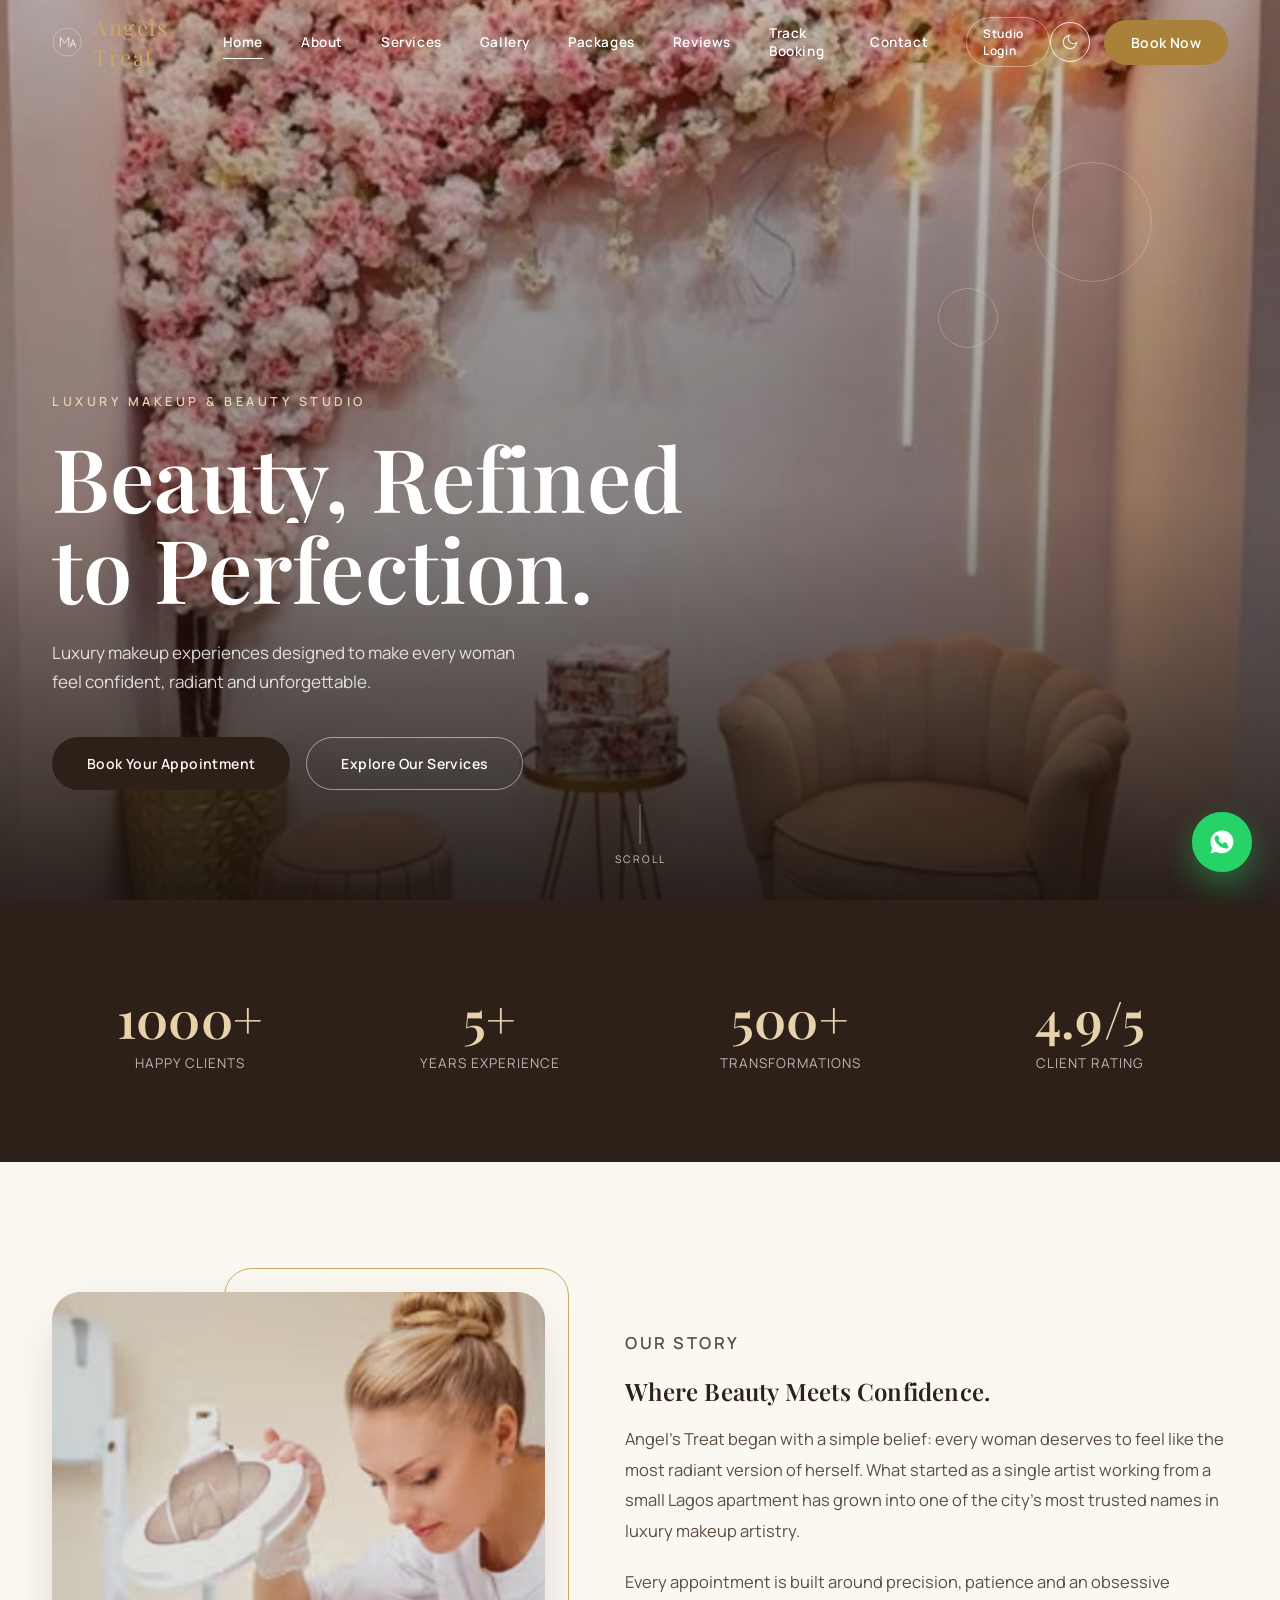
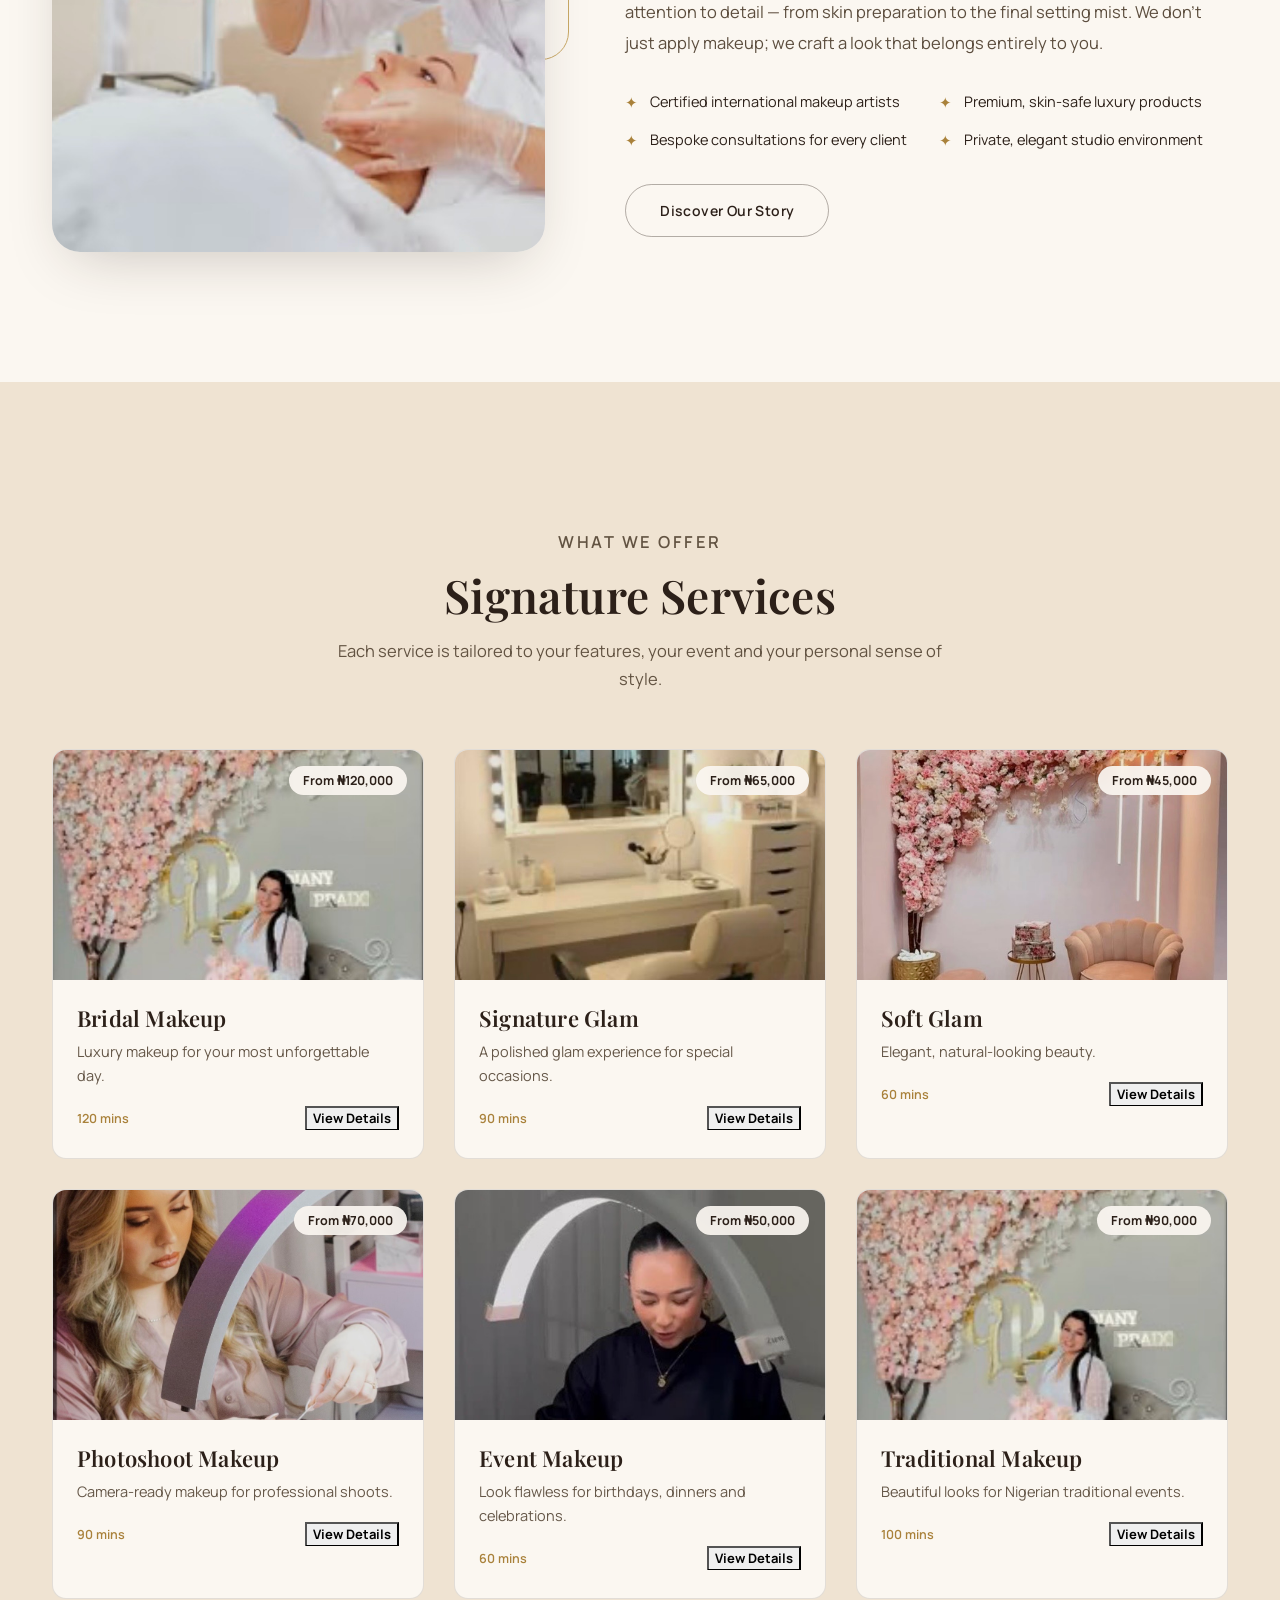
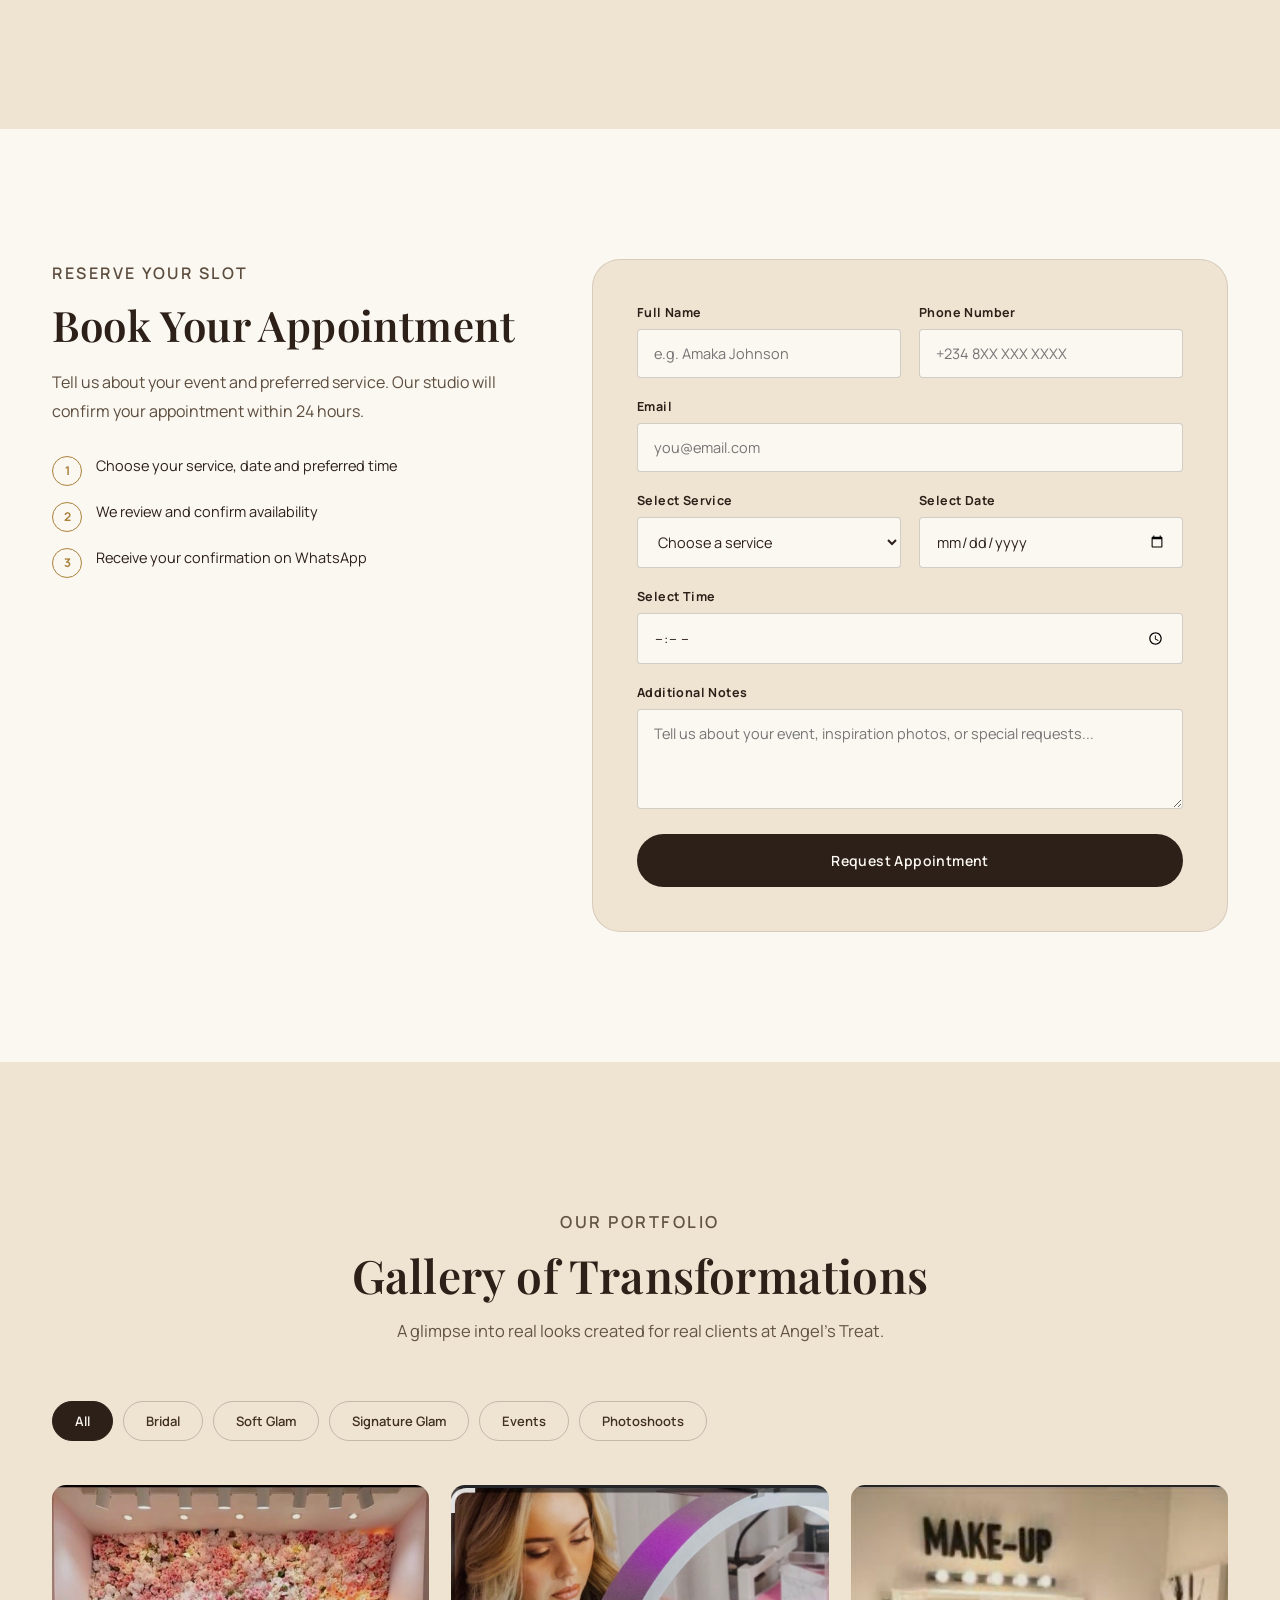
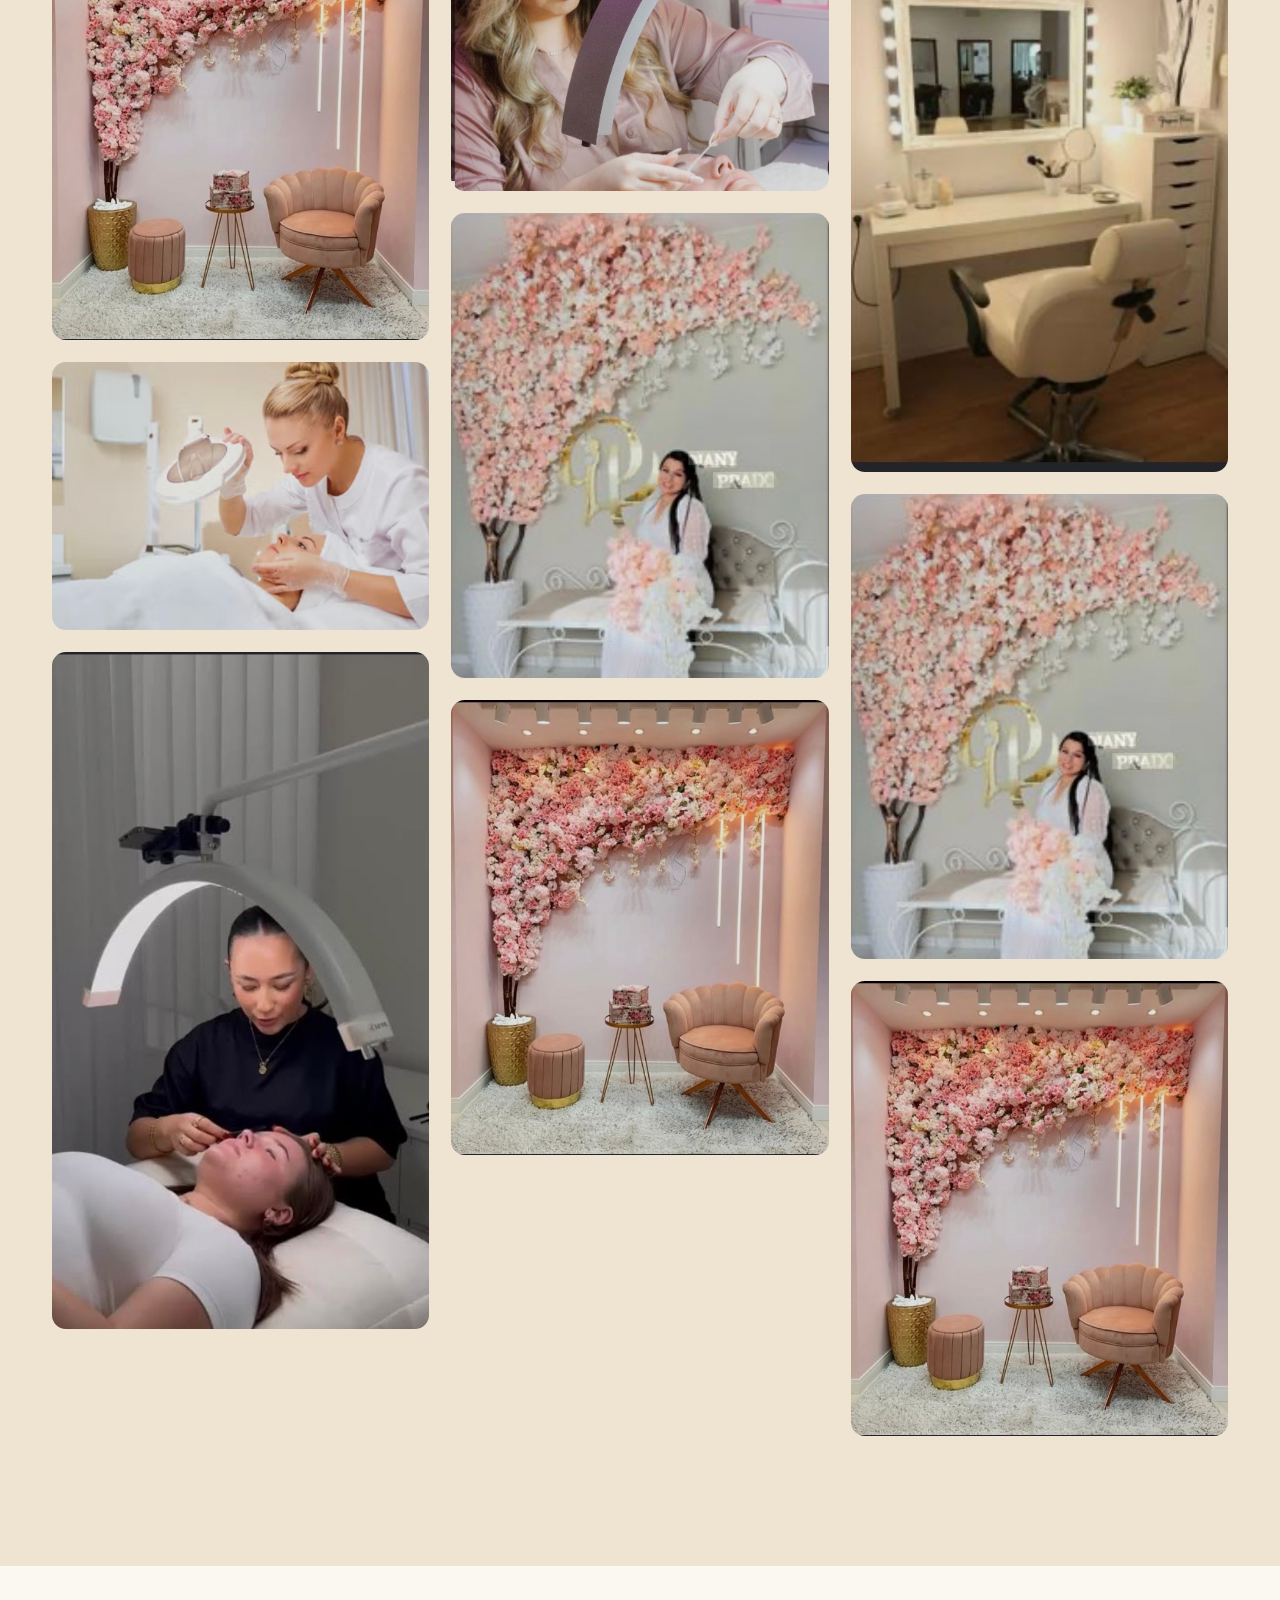
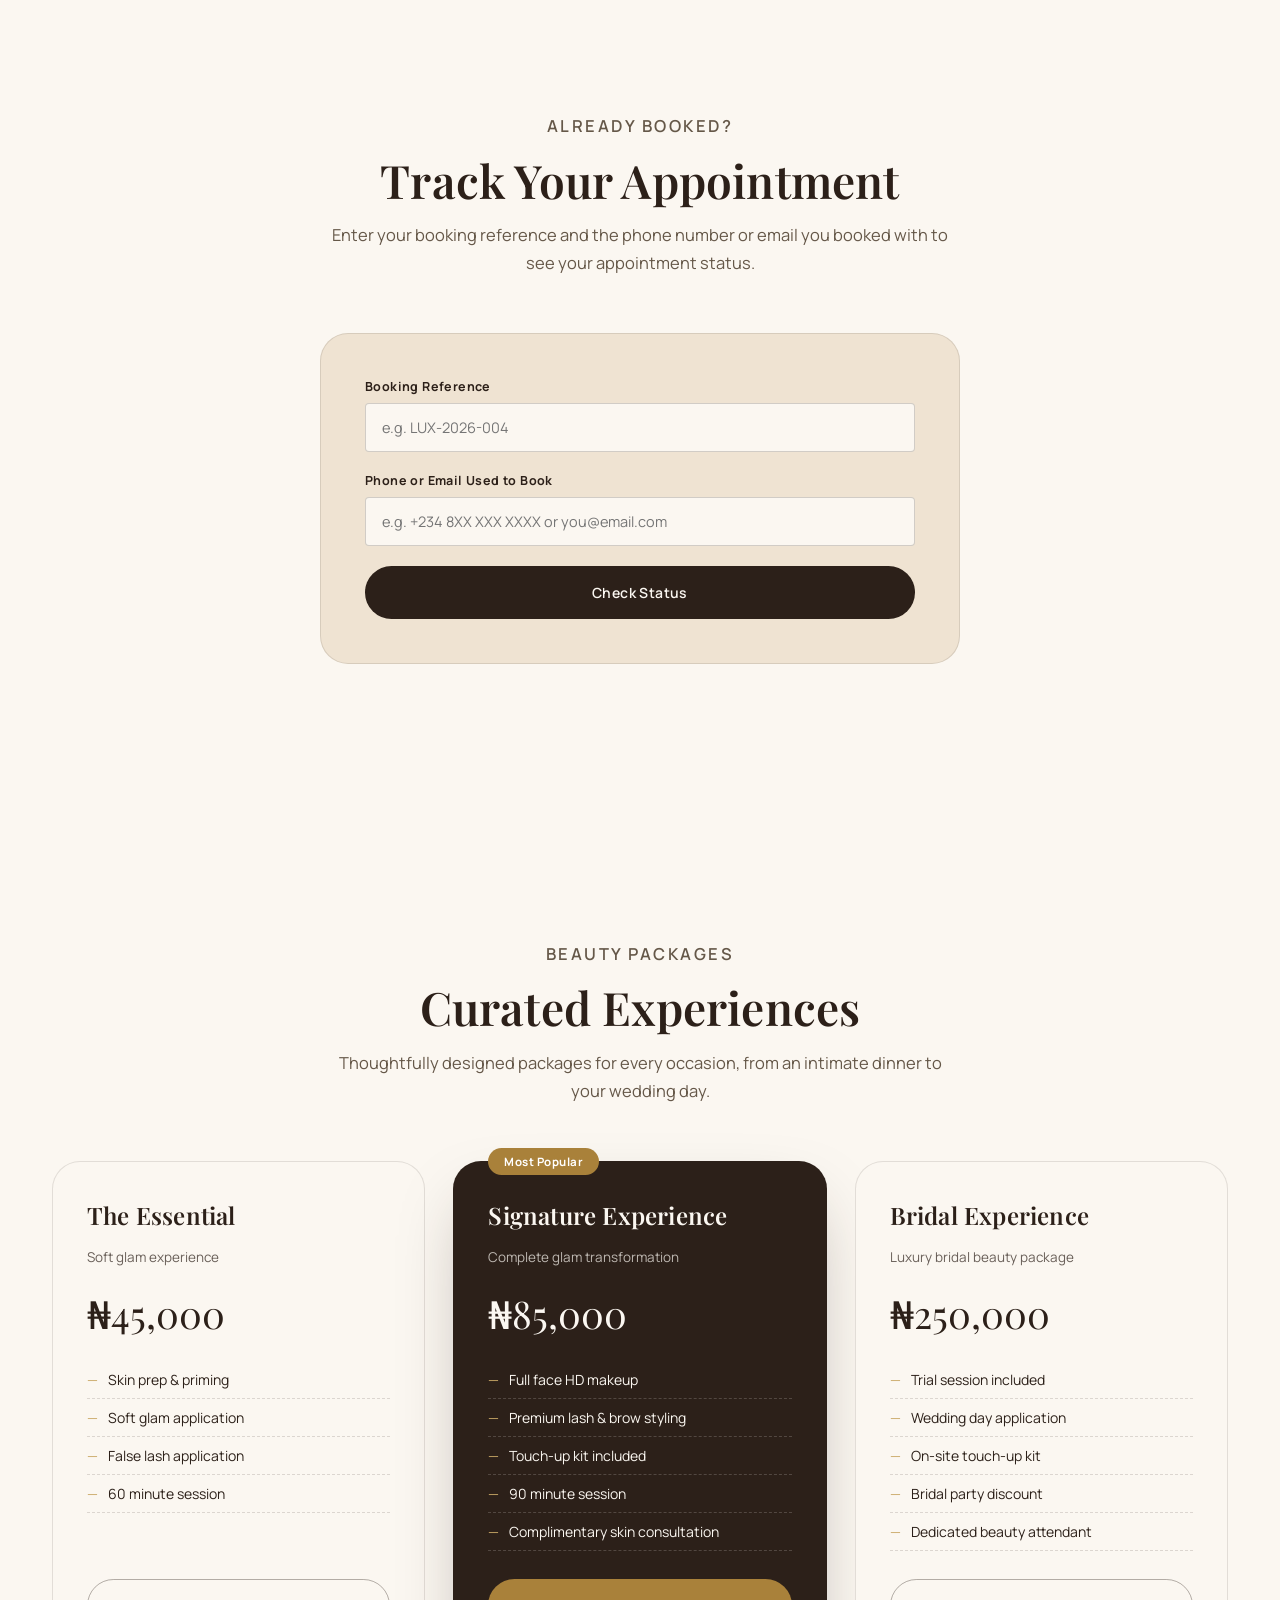
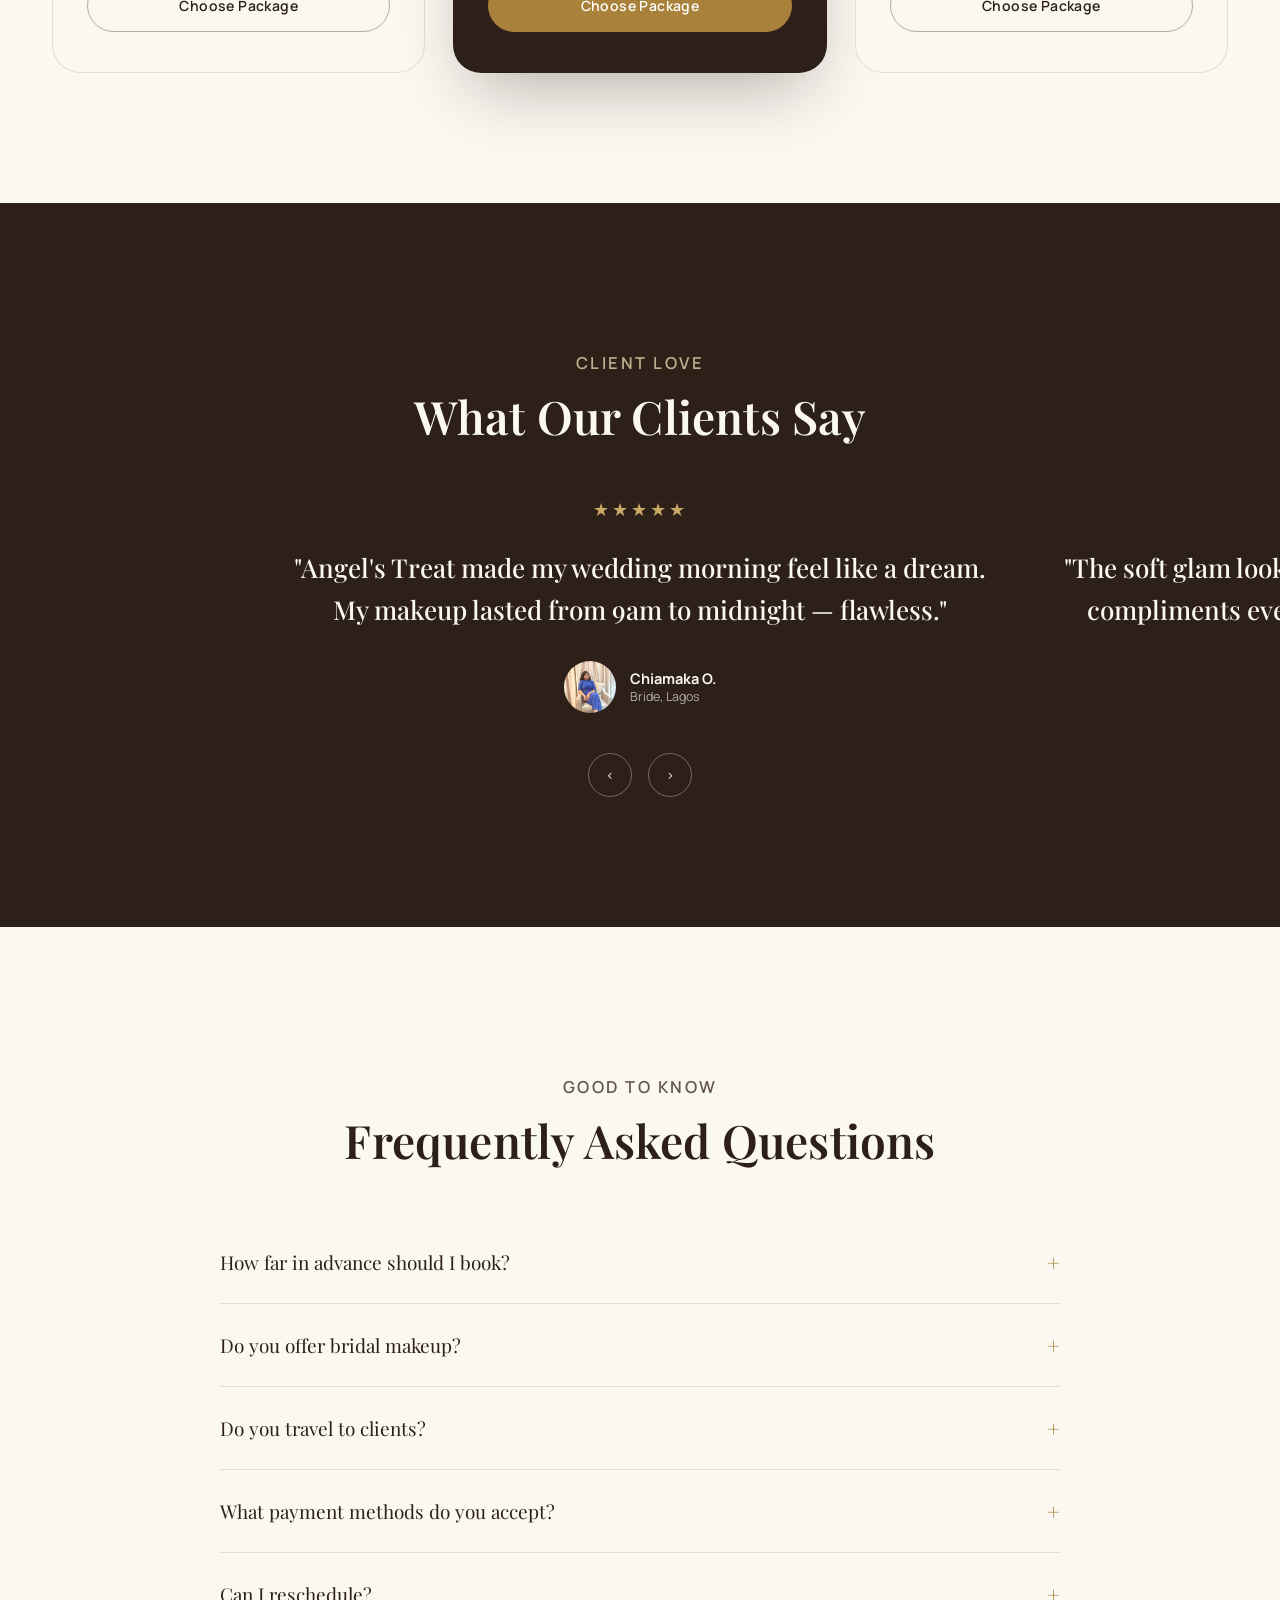
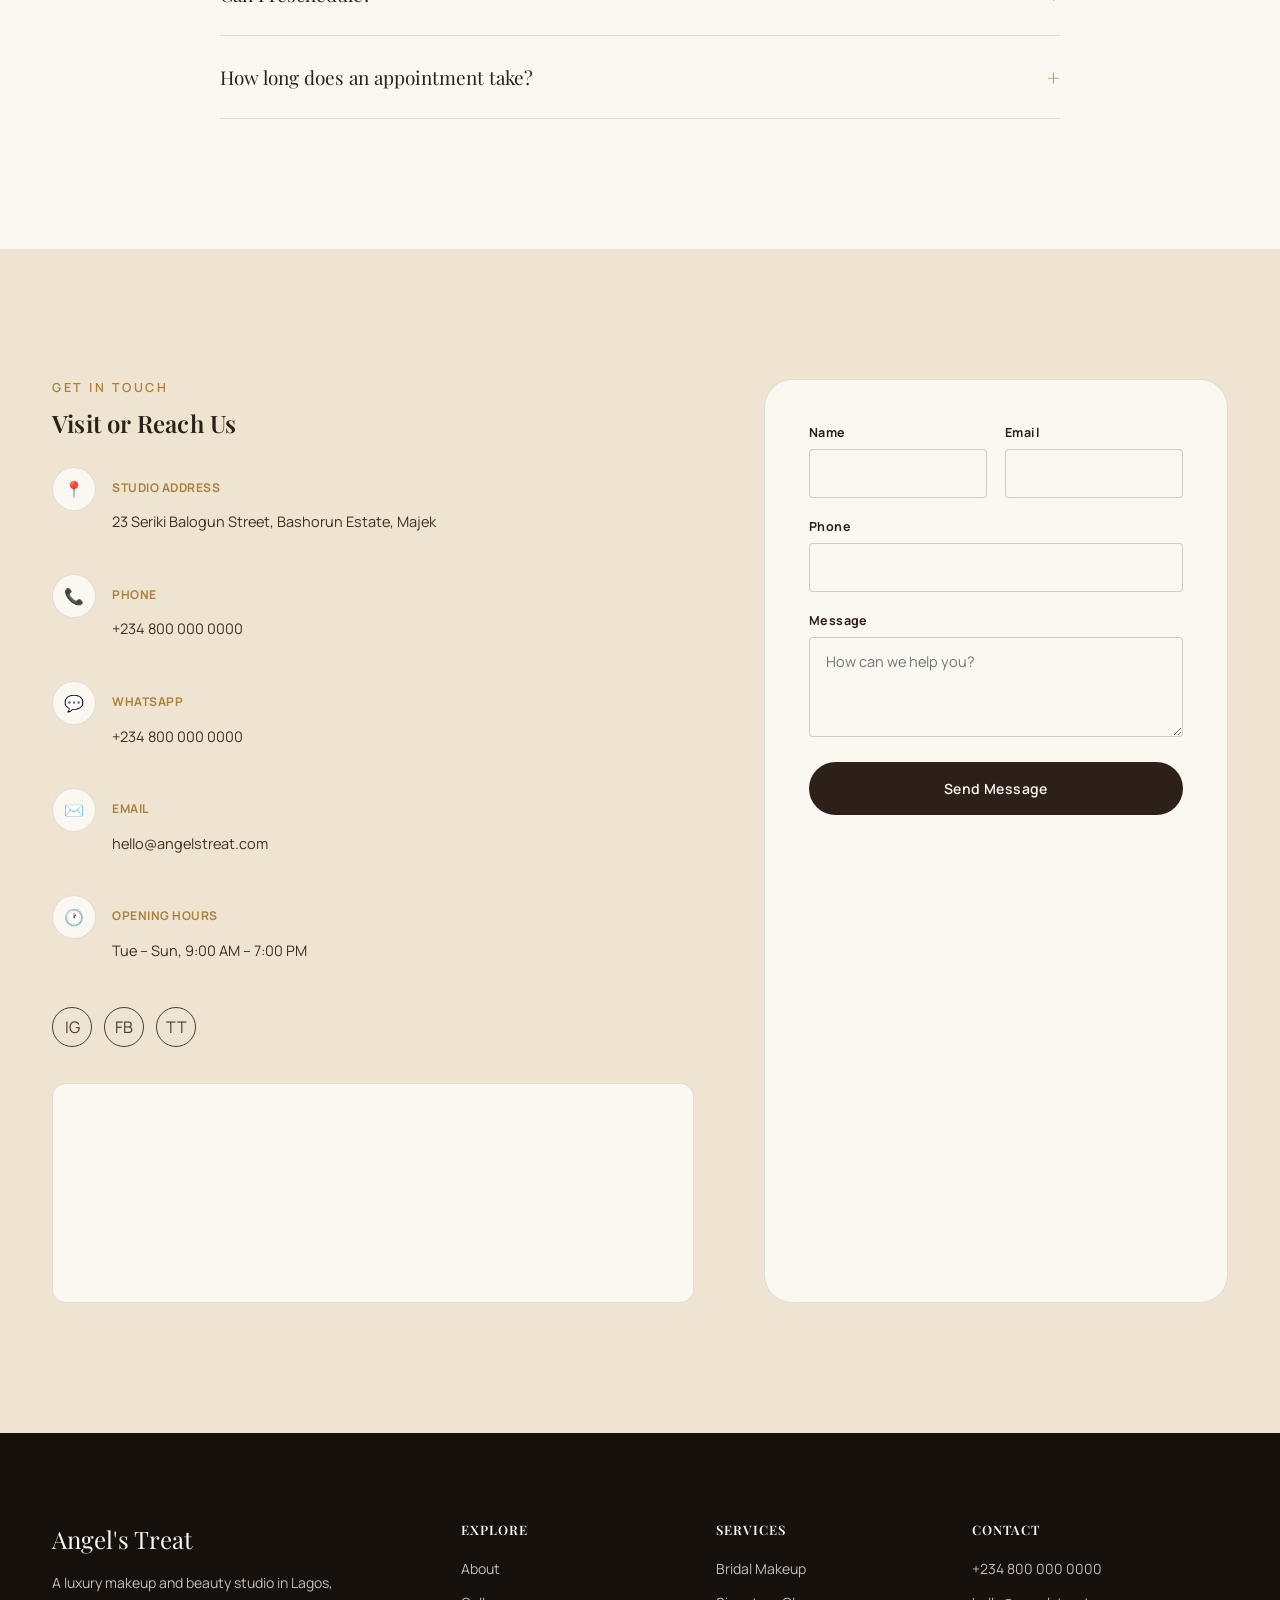
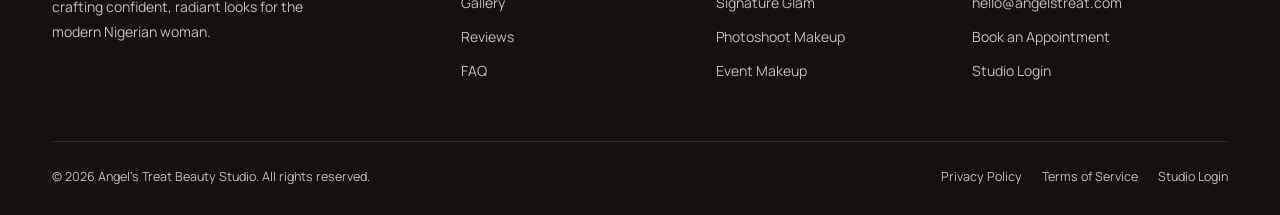
==== commit 7ee87418: "google-map/Whatsapp" ====
--- a/index.html
+++ b/index.html
@@ -734,7 +734,14 @@
 
           <!-- TODO: Replace this placeholder with a real Google Maps embed iframe using the client's address -->
           <div class="map-embed">
-            <a href="https://map.app.goo.gl/sDvnV2grfWoFR6kv9?g_st=ic"></a>
+            <iframe
+              src="https://www.google.com/maps/embed?pb=!1m18!1m12!1m3!1d15857.541049088619!2d3.656480727281855!3d6.472787242177414!2m3!1f0!2f0!3f0!3m2!1i1024!2i768!4f13.1!3m3!1m2!1s0x103bf9ae1d3d76e3%3A0x7a8375257f80457!2sANGEL's%20TREAT%20AESTHETICS%20STUDIO!5e0!3m2!1sen!2sng!4v1788897615012!5m2!1sen!2sng"
+              width="600"
+              height="450"
+              style="border: 0"
+              allowfullscreen=""
+              loading="lazy"
+              referrerpolicy="strict-origin-when-cross-origin"></iframe>
           </div>
         </div>
 
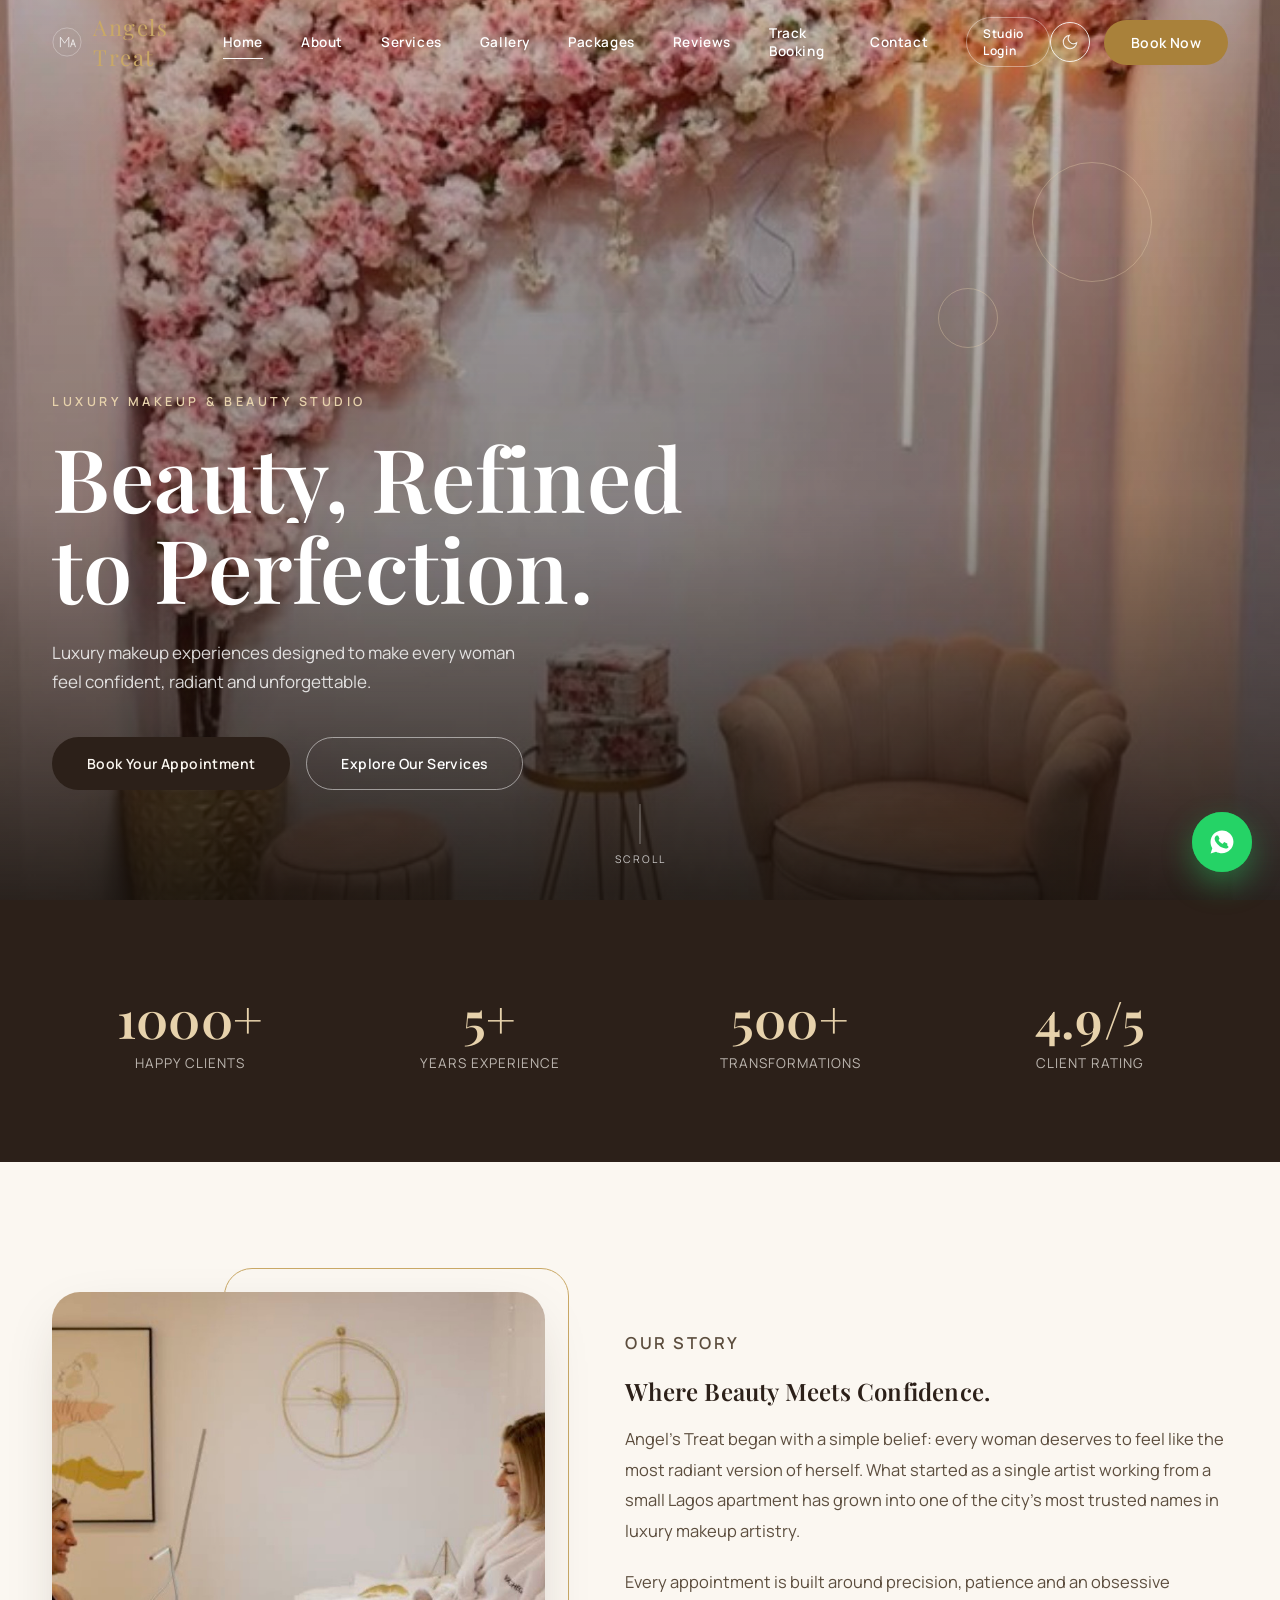
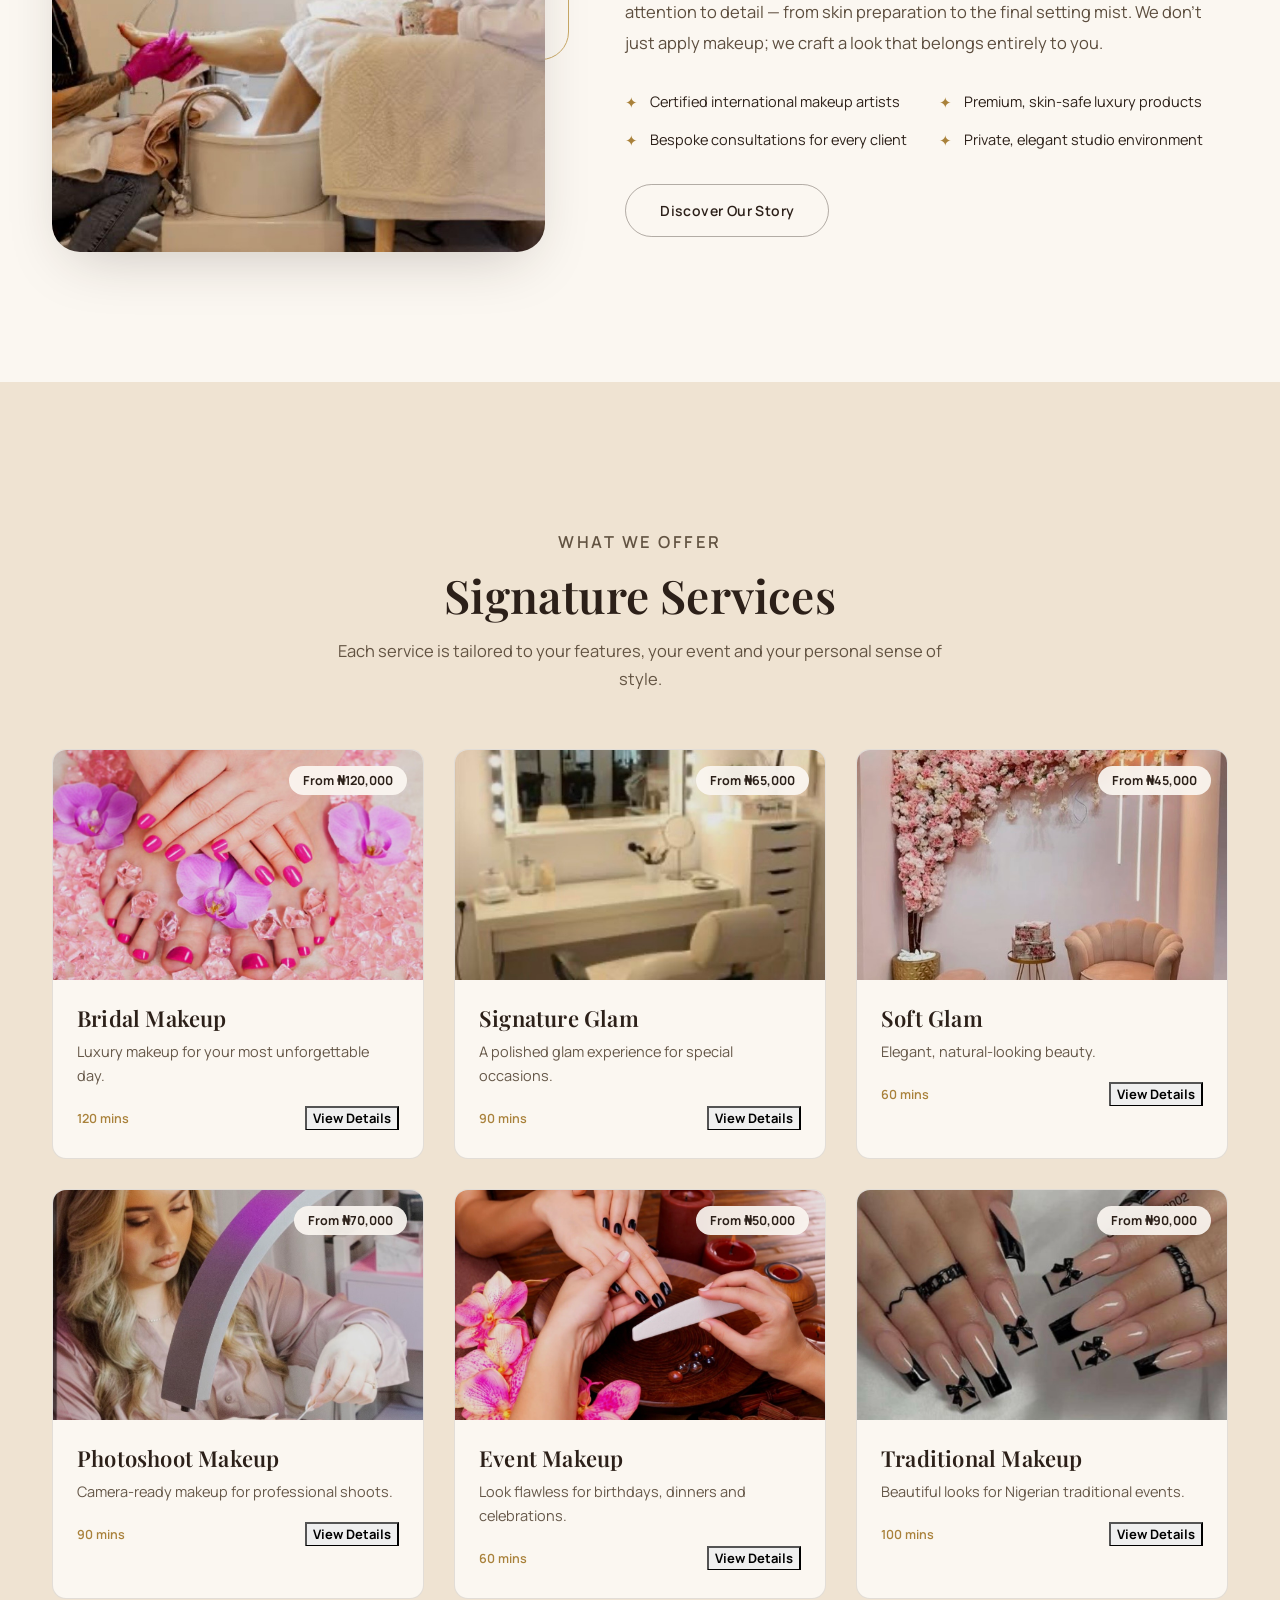
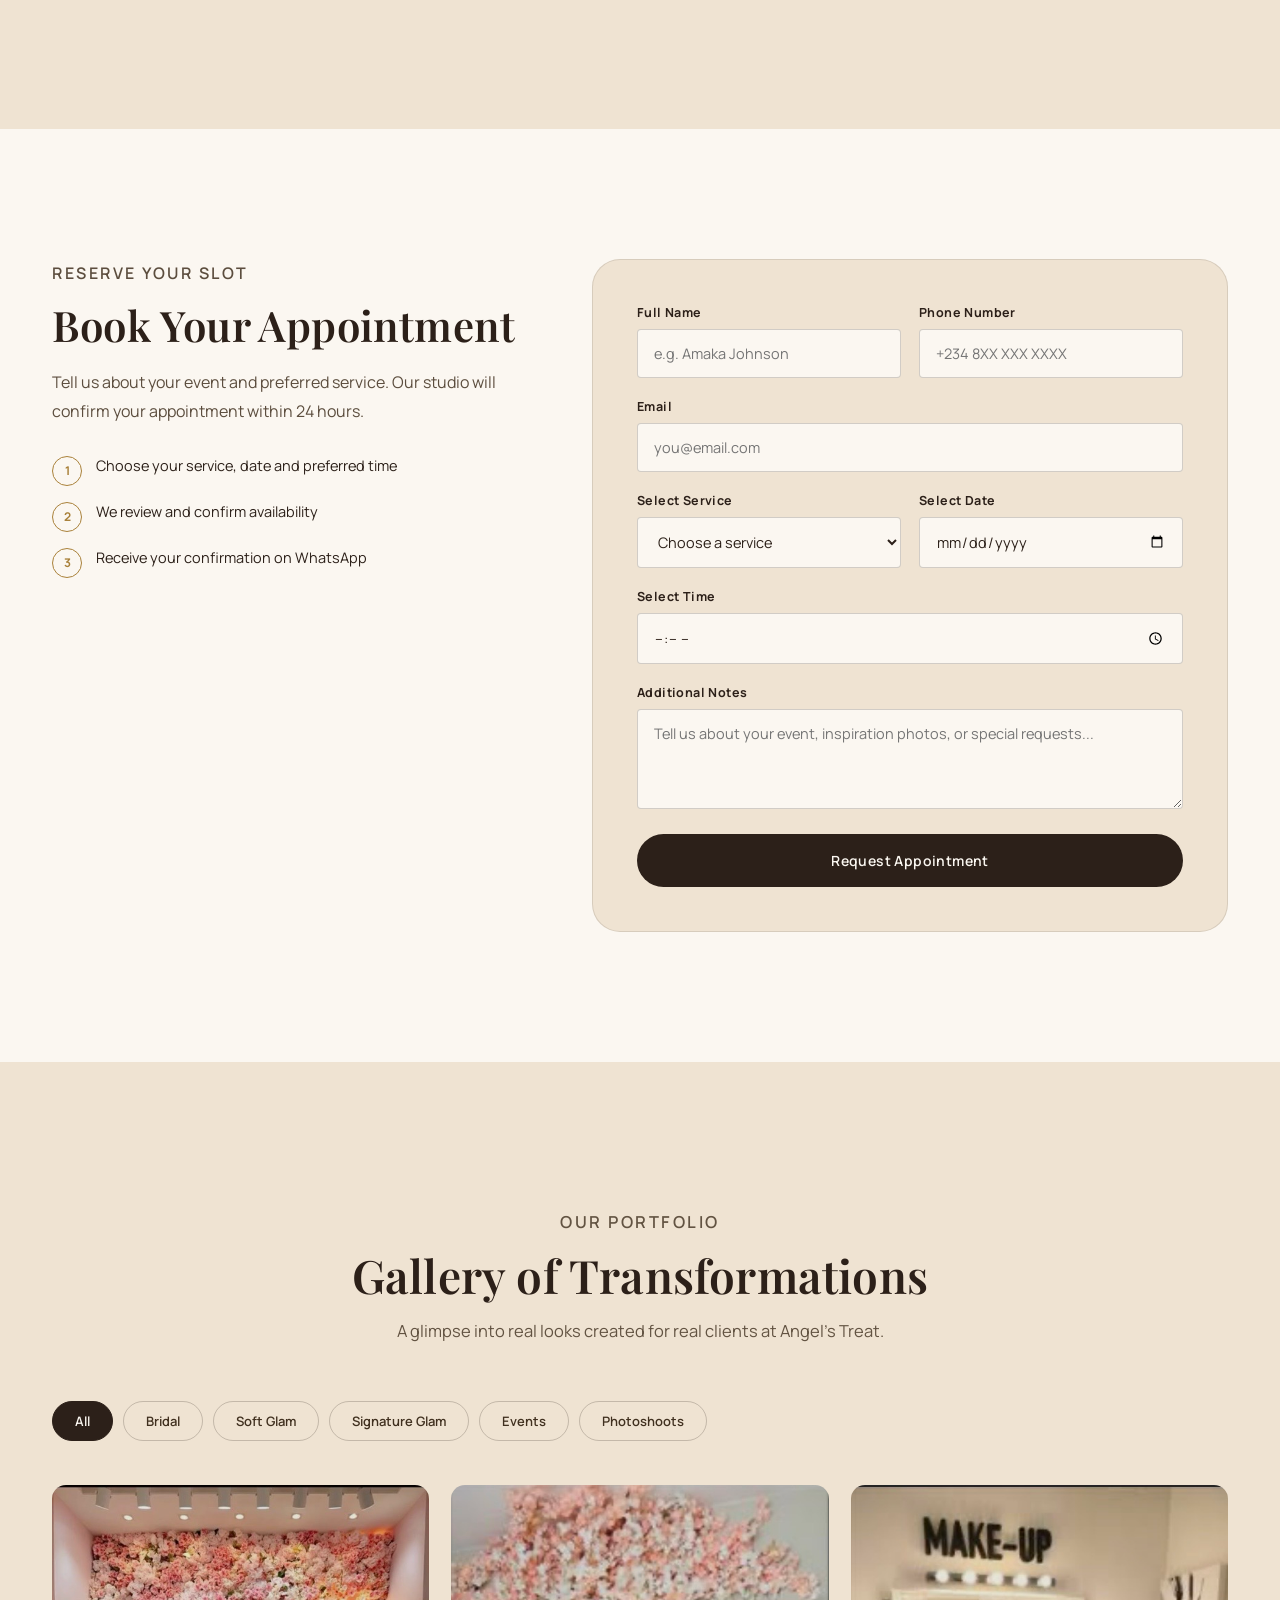
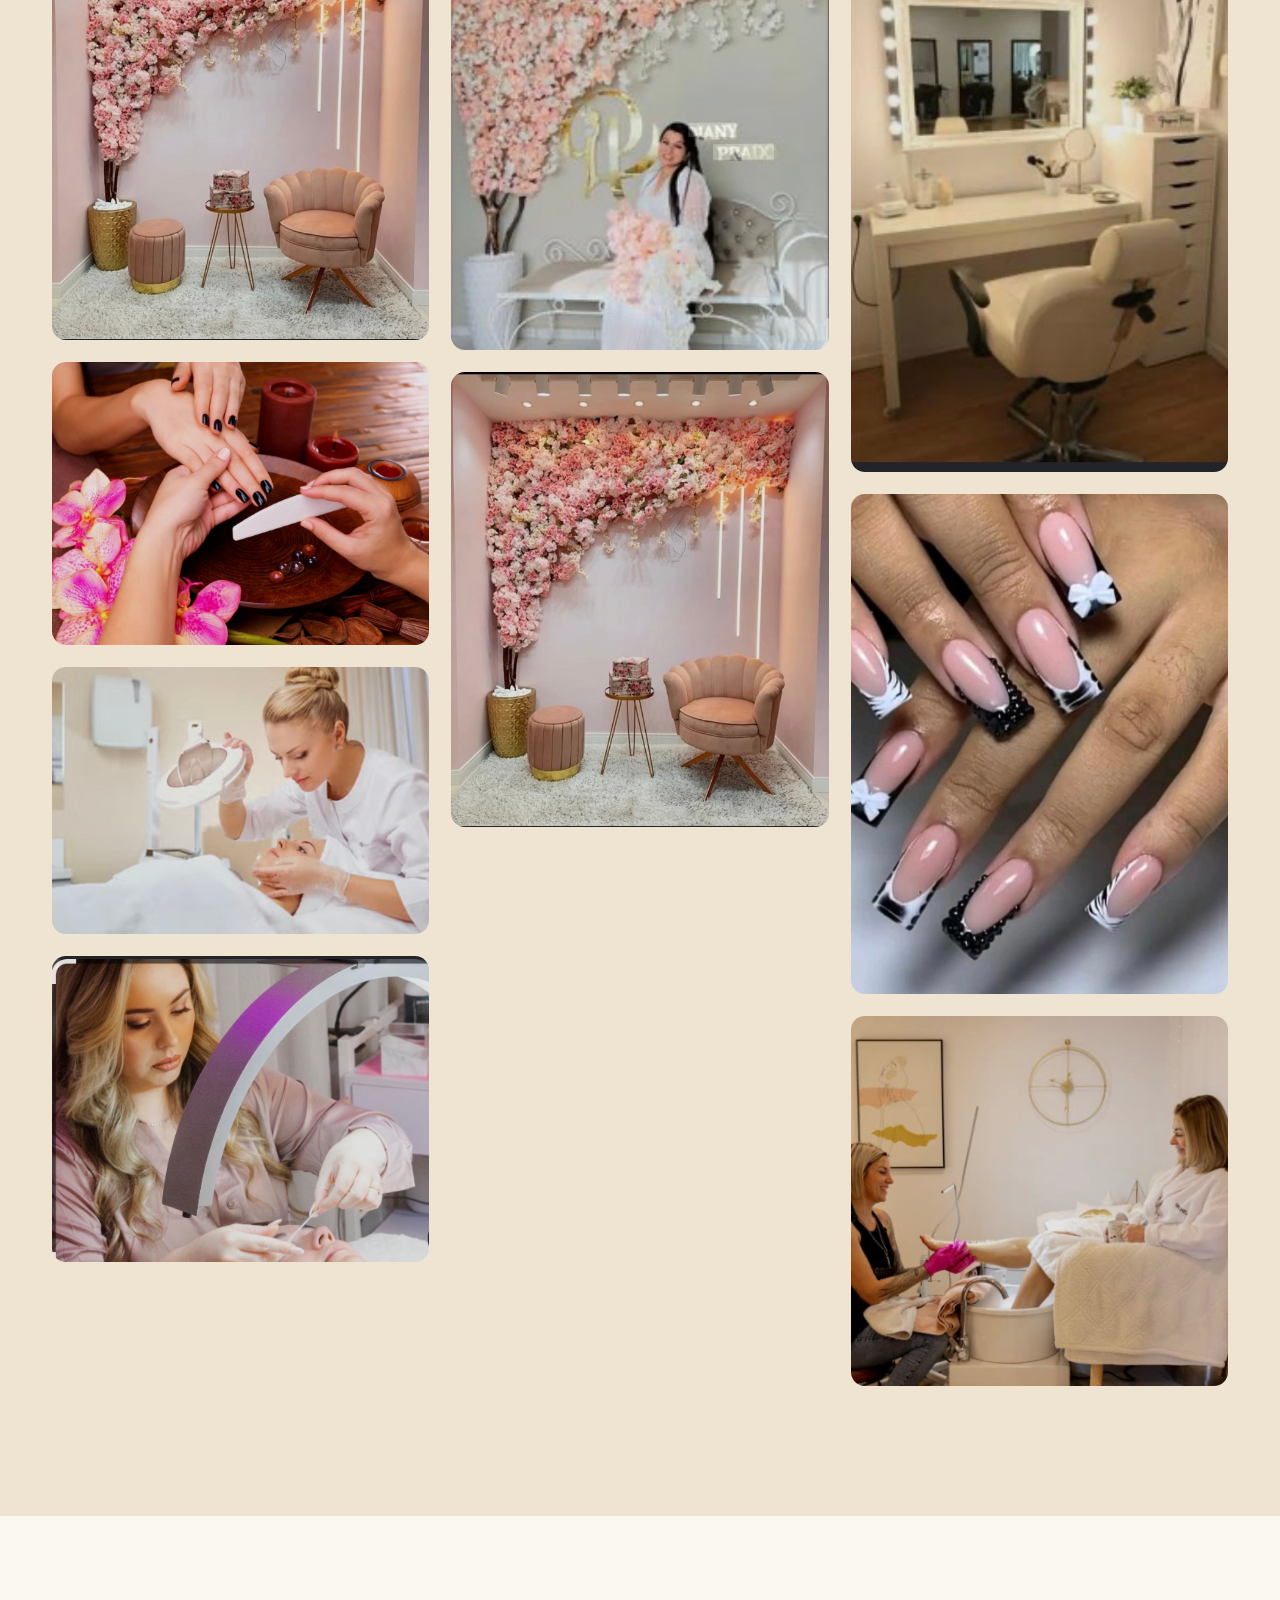
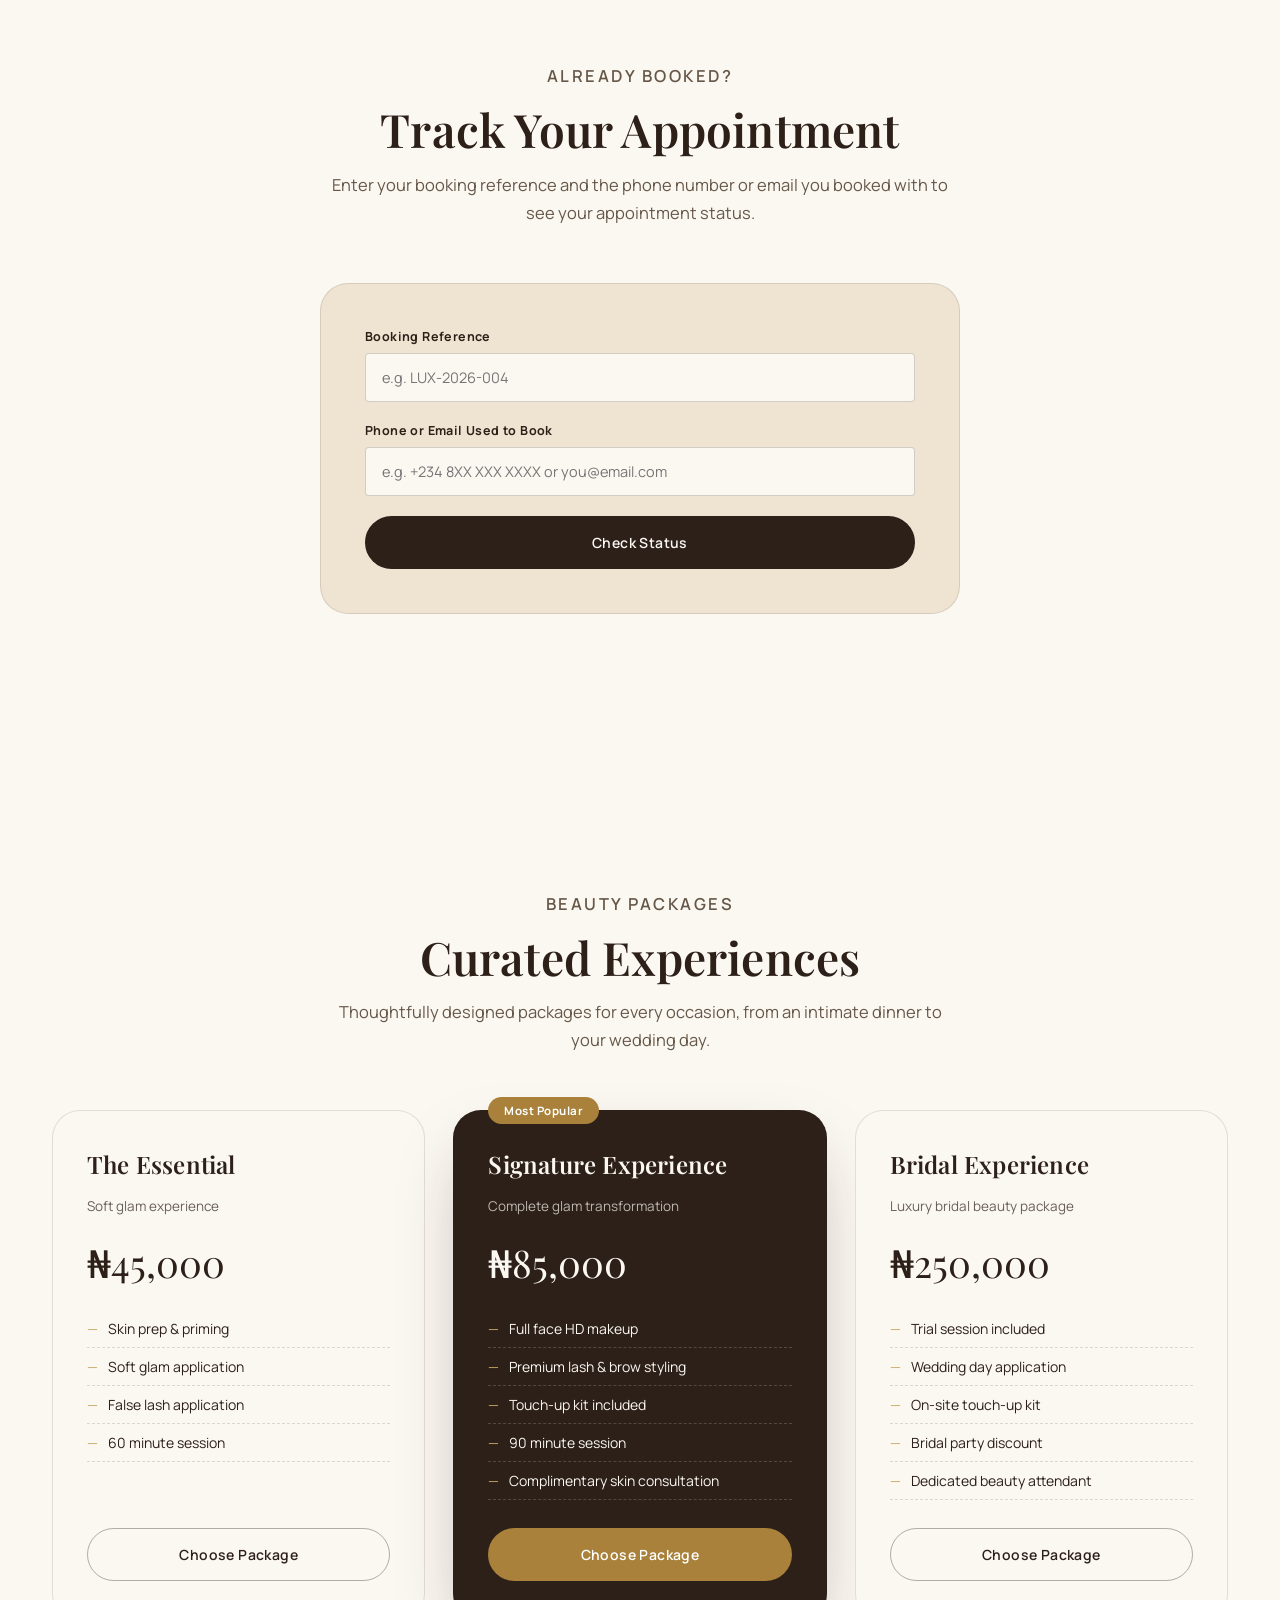
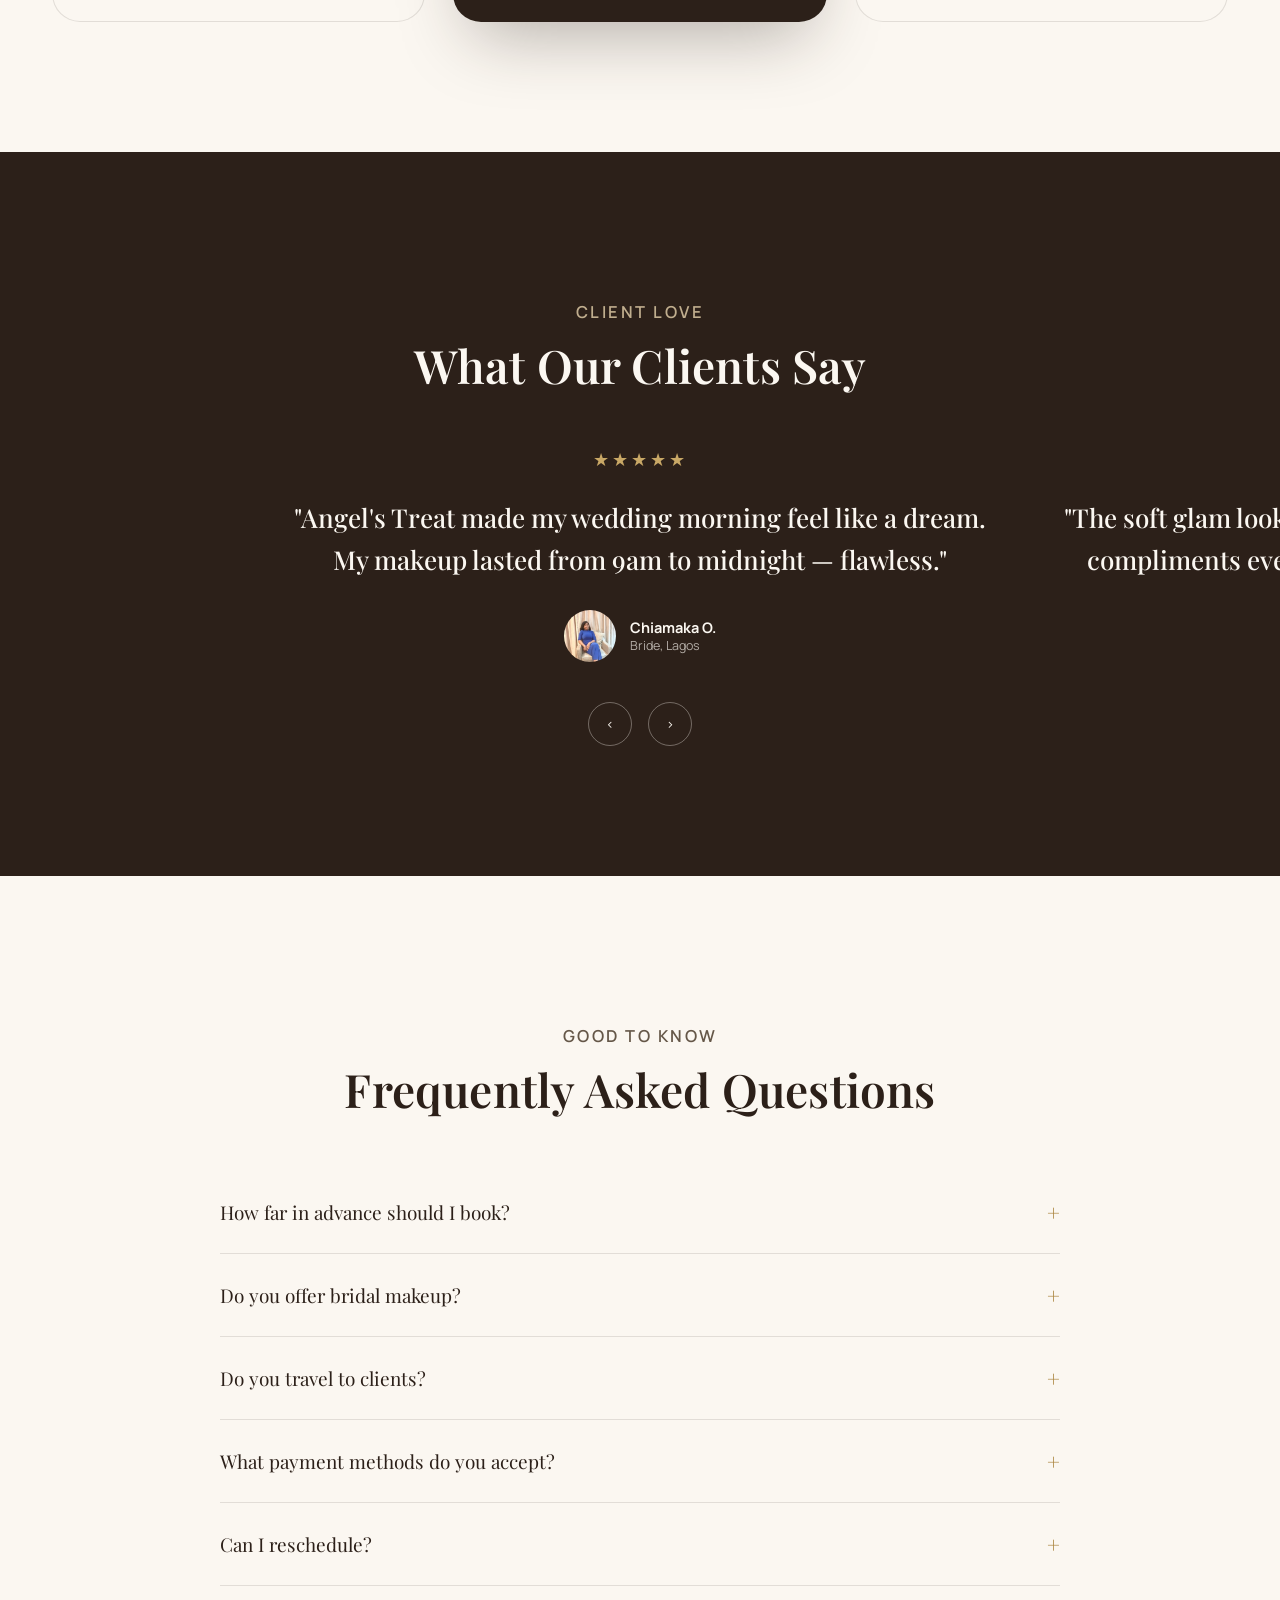
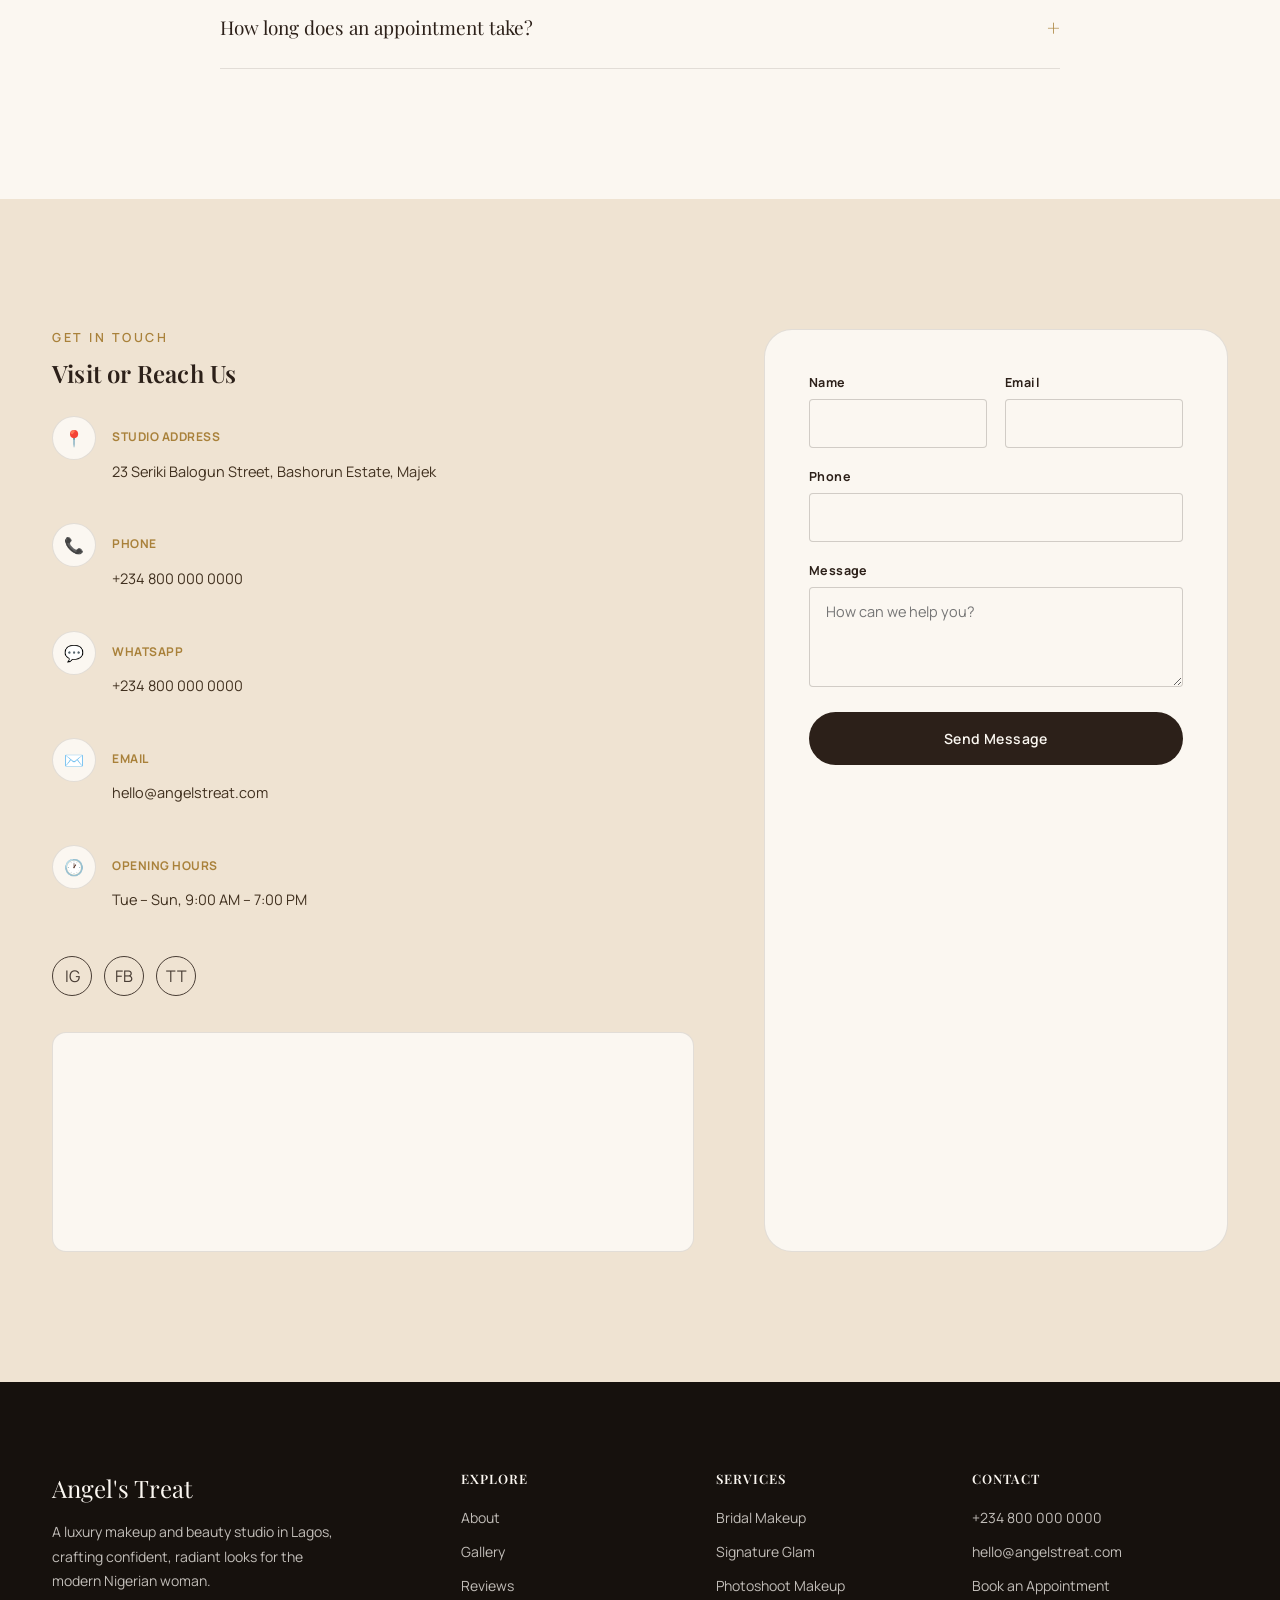
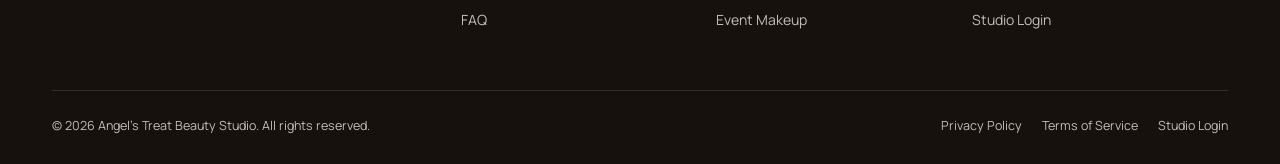
==== commit f5735147: "Images updated" ====
--- a/index.html
+++ b/index.html
@@ -241,7 +241,7 @@
         <div class="about-media reveal">
           <div class="frame" aria-hidden="true"></div>
           <img
-            src="./assets/images/image6.jpg"
+            src="./assets/images/nails2.jpg"
             alt="Makeup artist applying foundation to a client in the studio" />
         </div>
         <div class="about-copy reveal">
@@ -448,7 +448,7 @@
       </div>
     </div>
 
-    <!-- ================= GALLERY ================= -->
+    <!-- ================= GALLERY reach================= -->
     <section class="gallery" id="gallery">
       <div class="container">
         <div class="section-head center reveal">
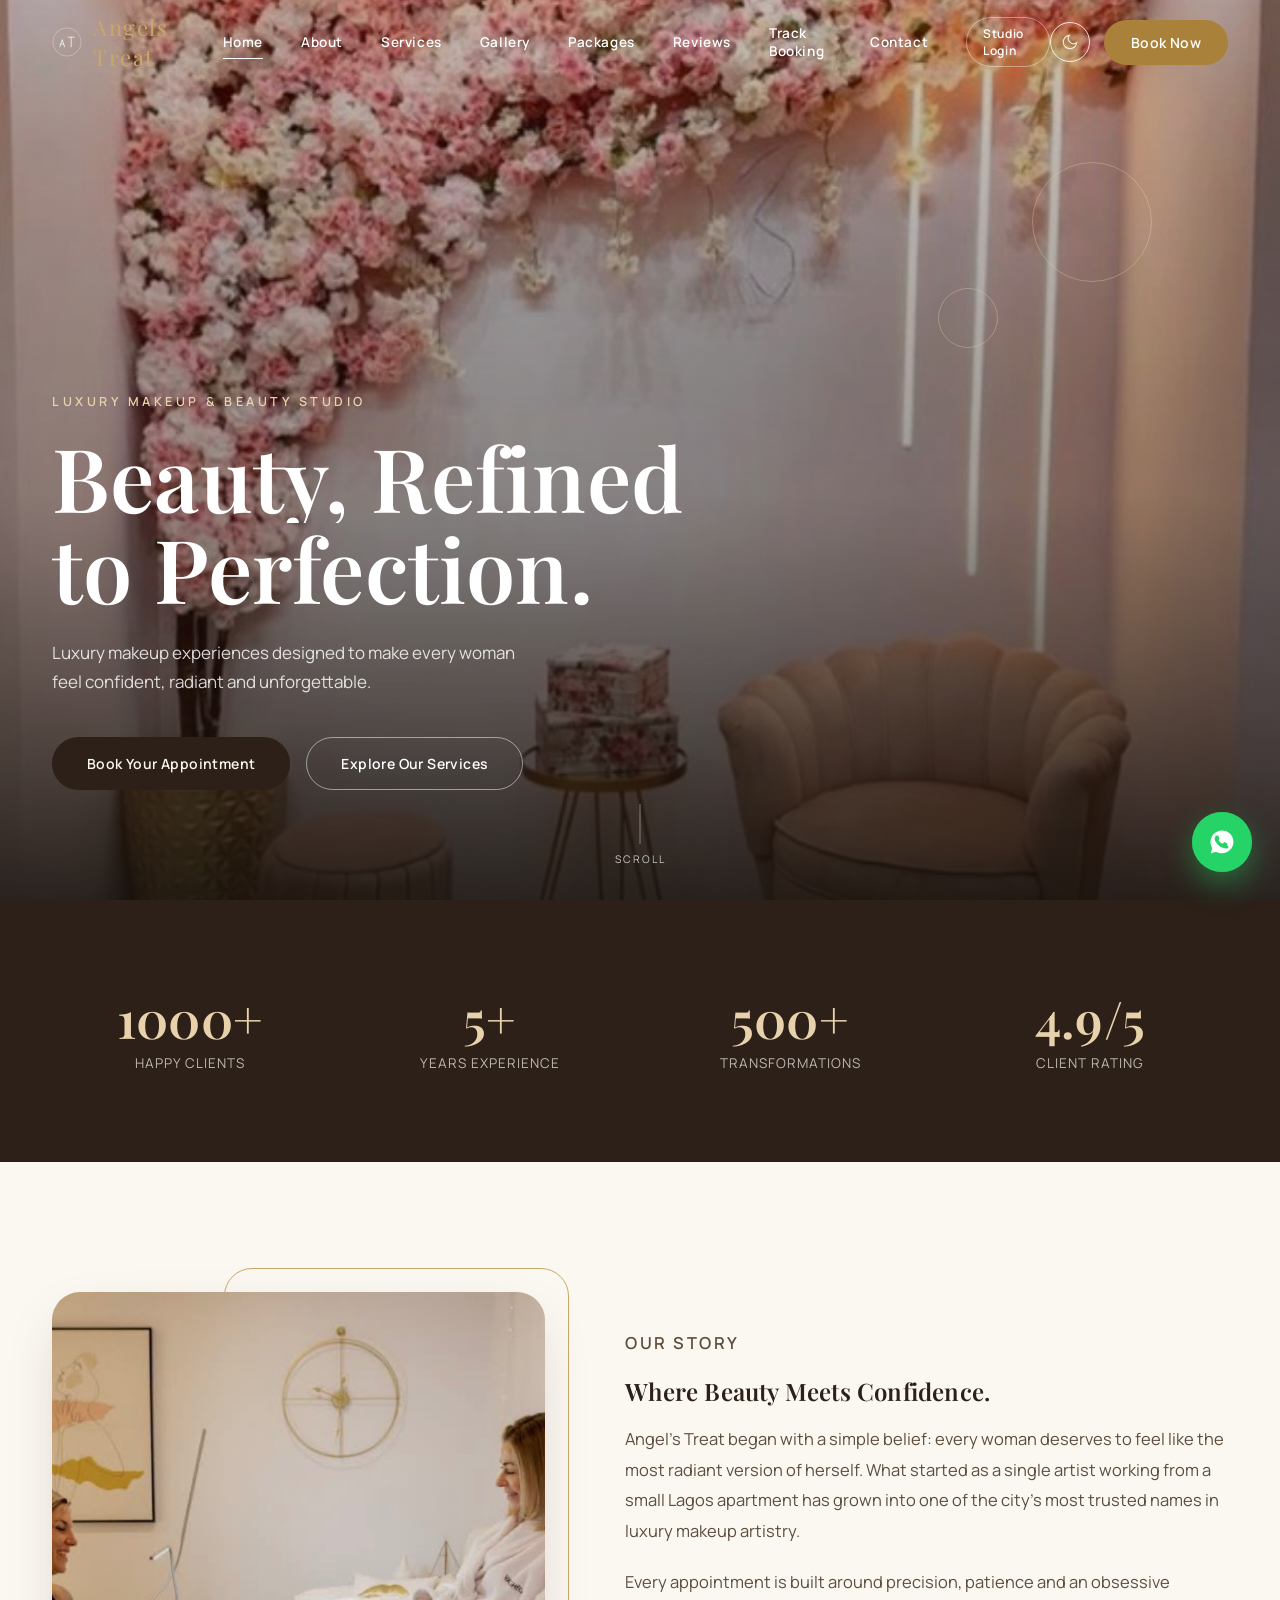
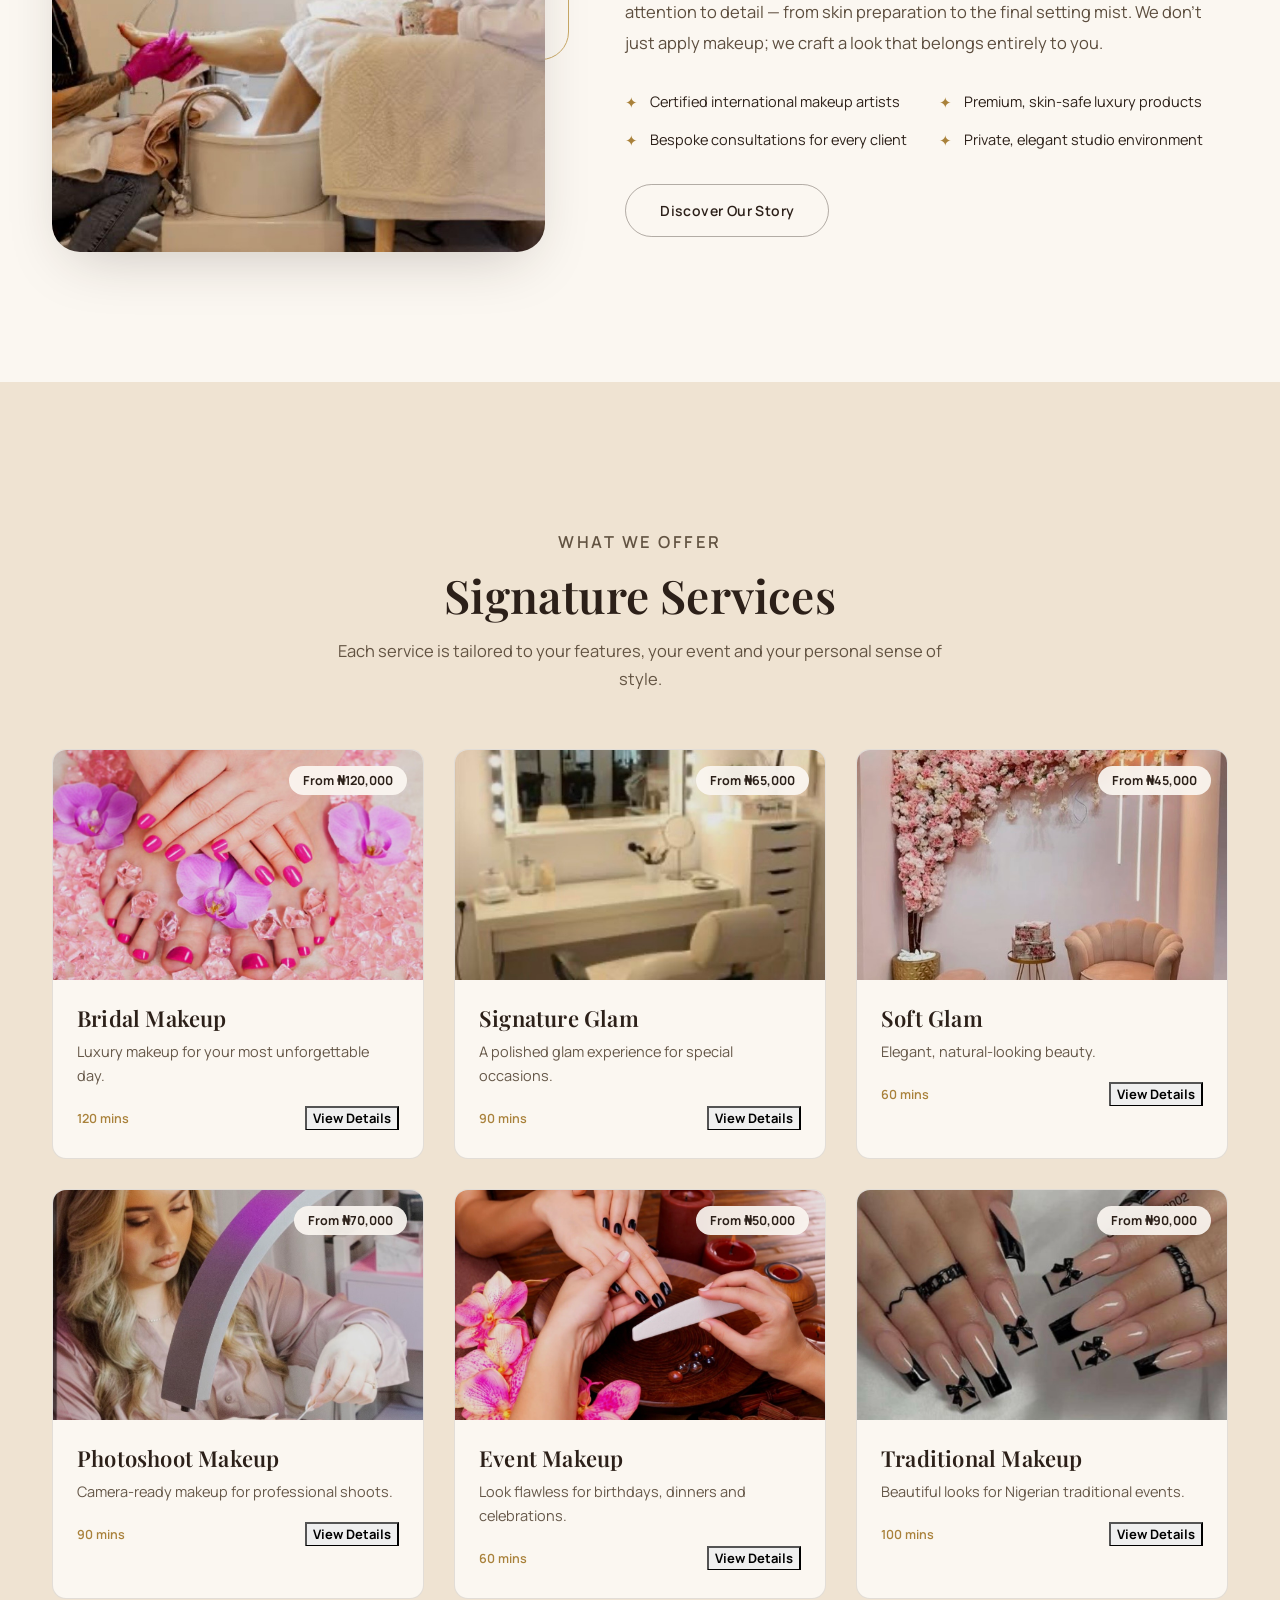
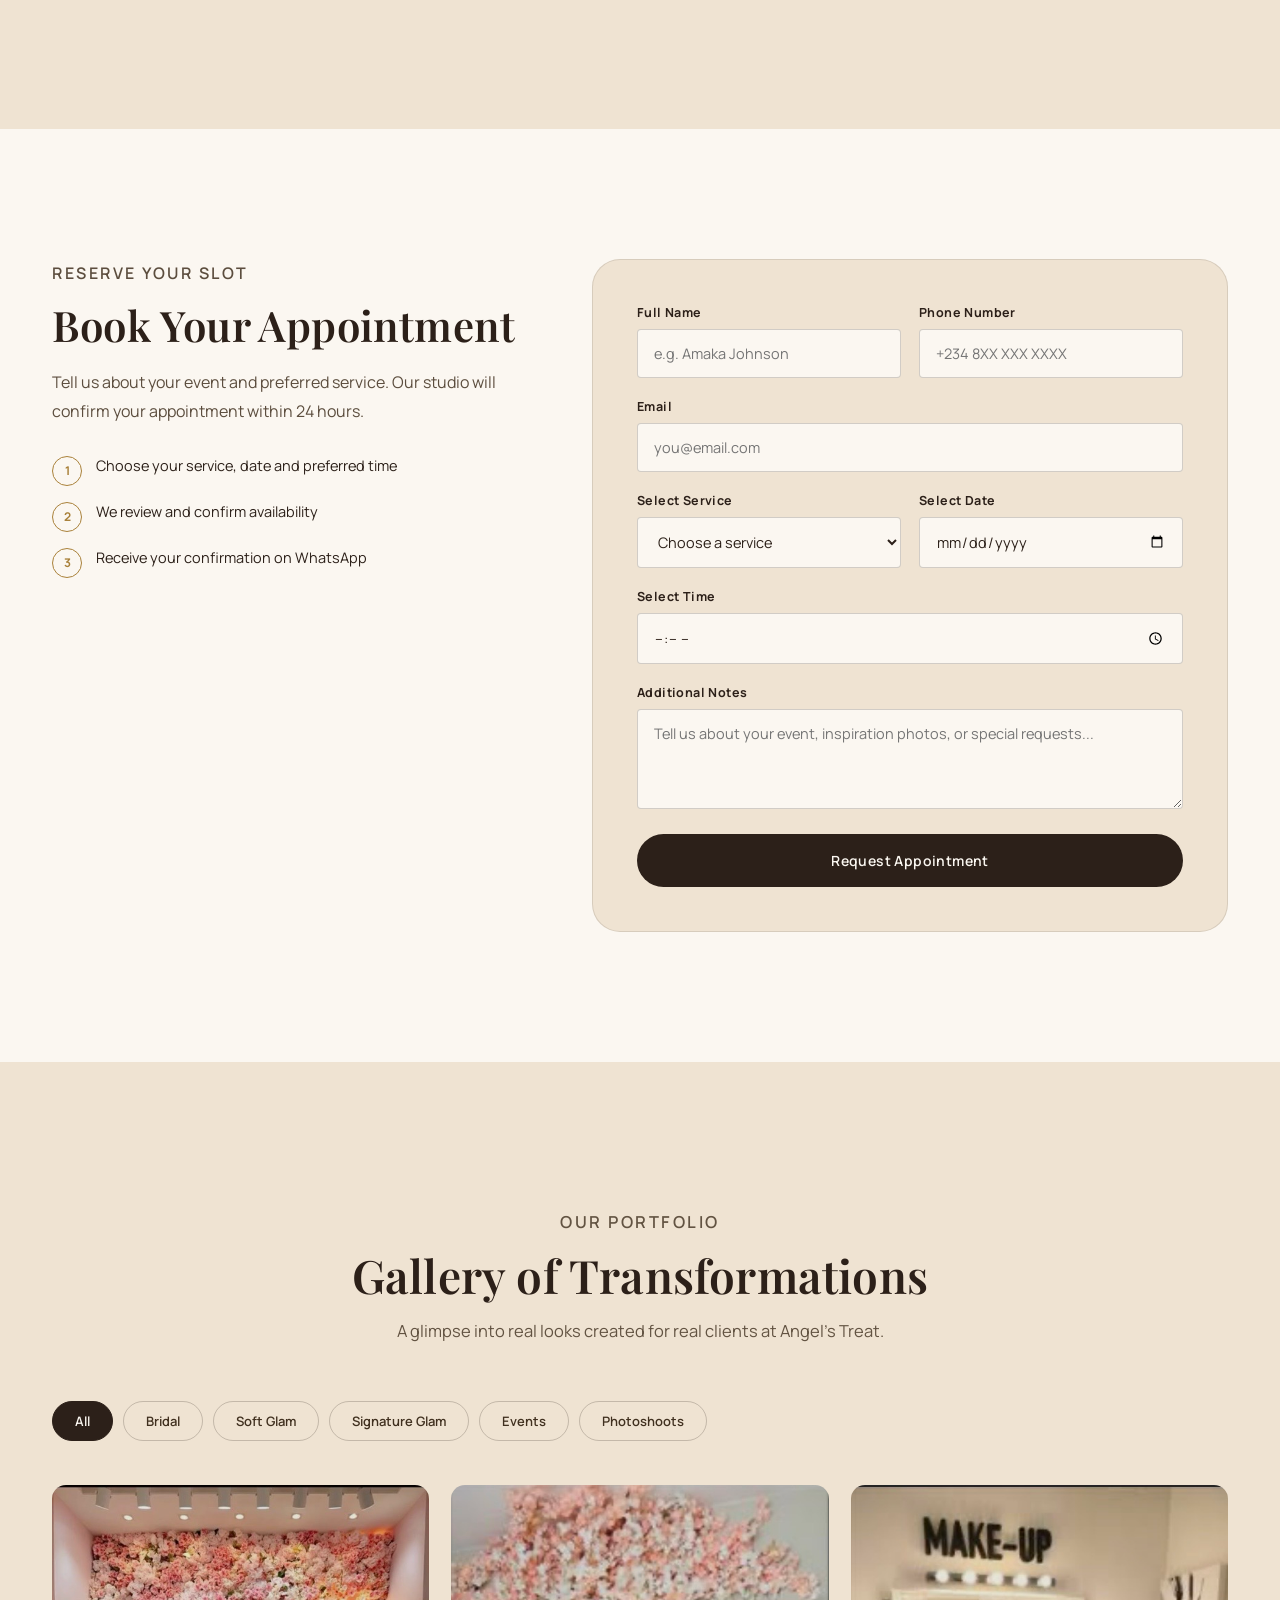
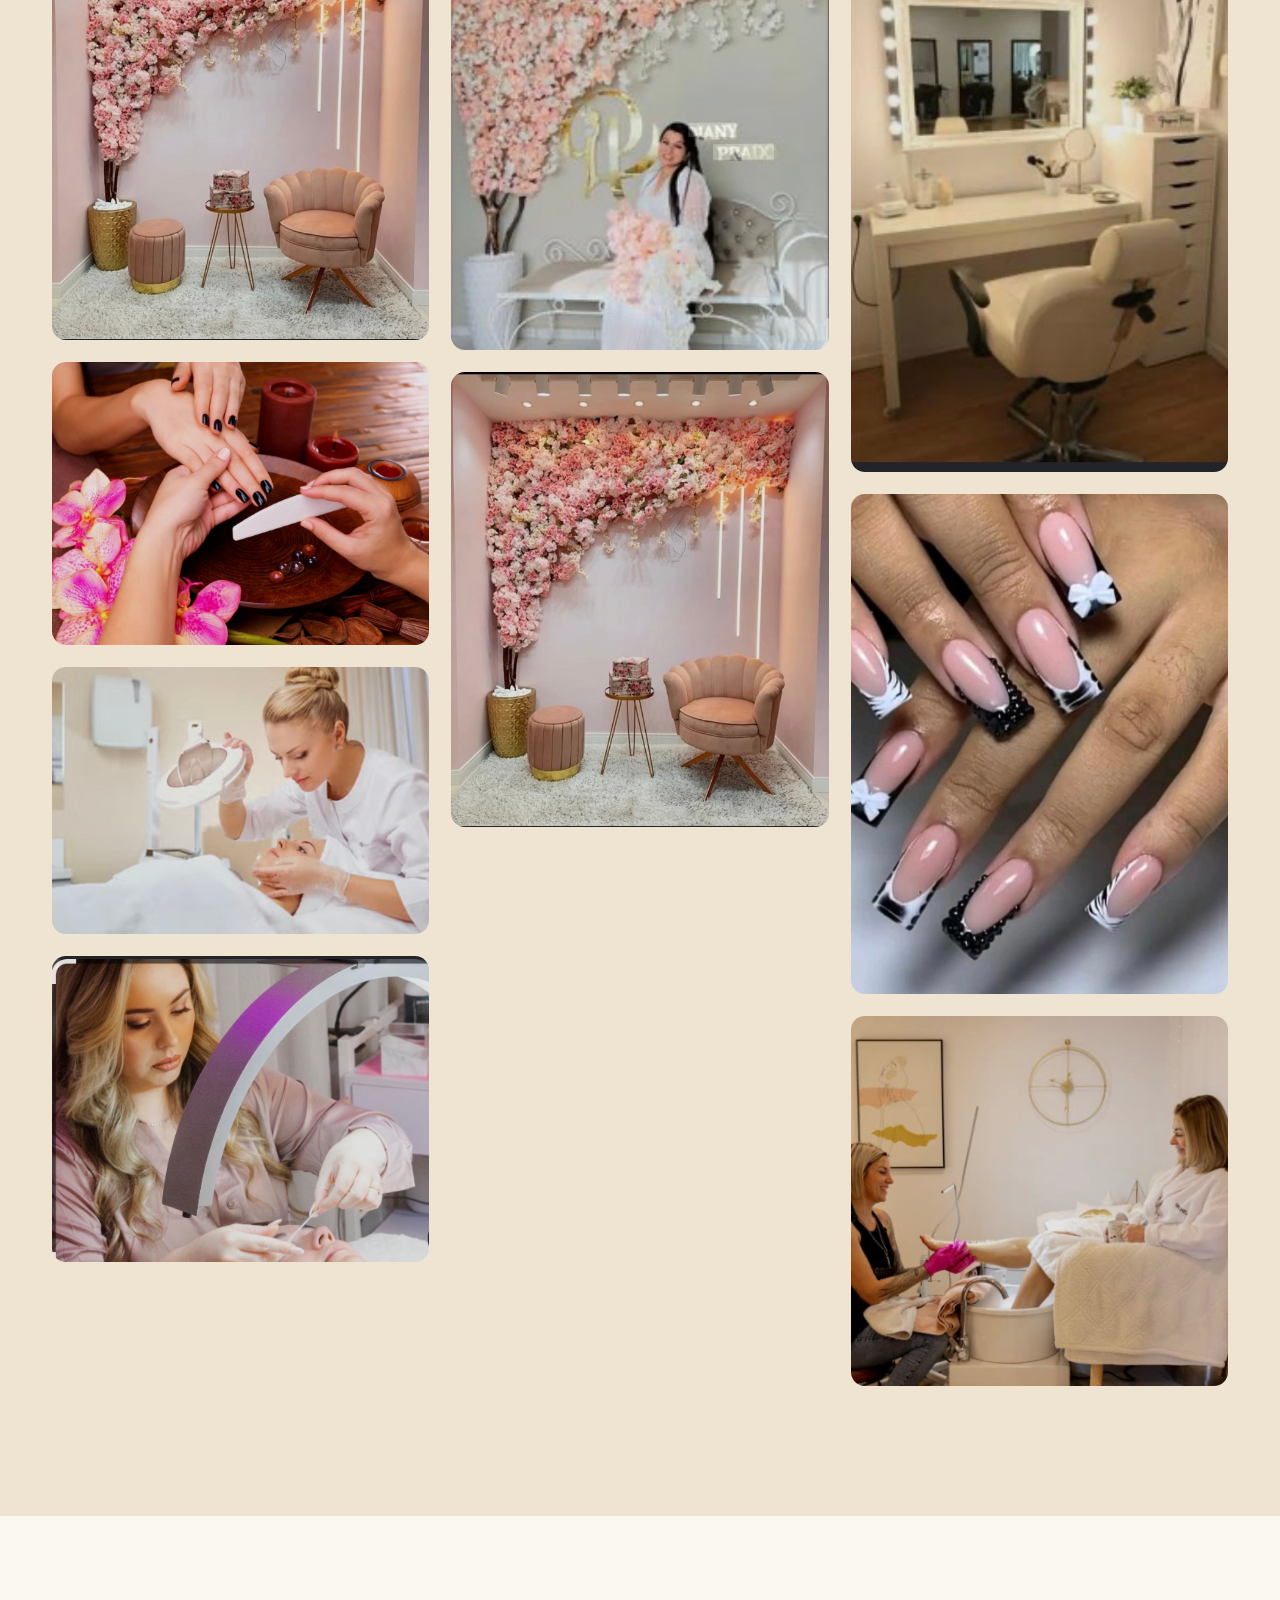
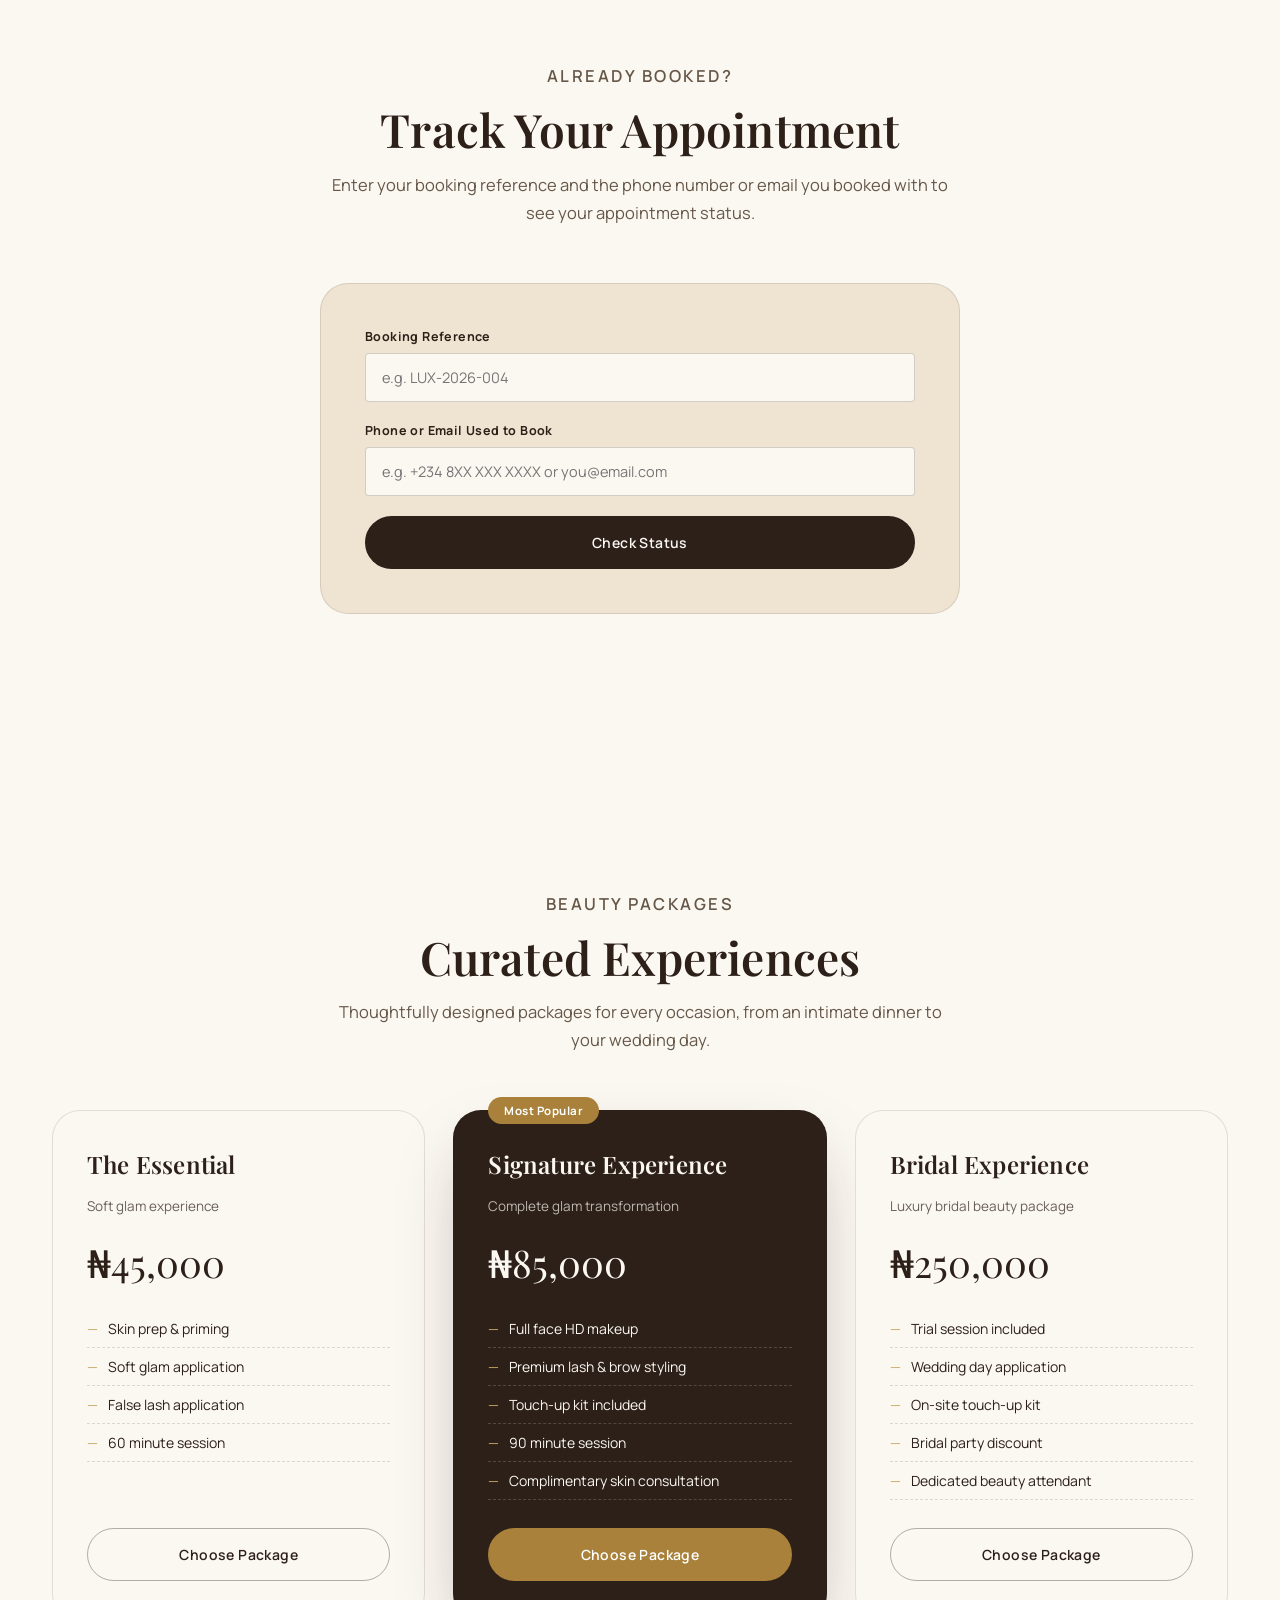
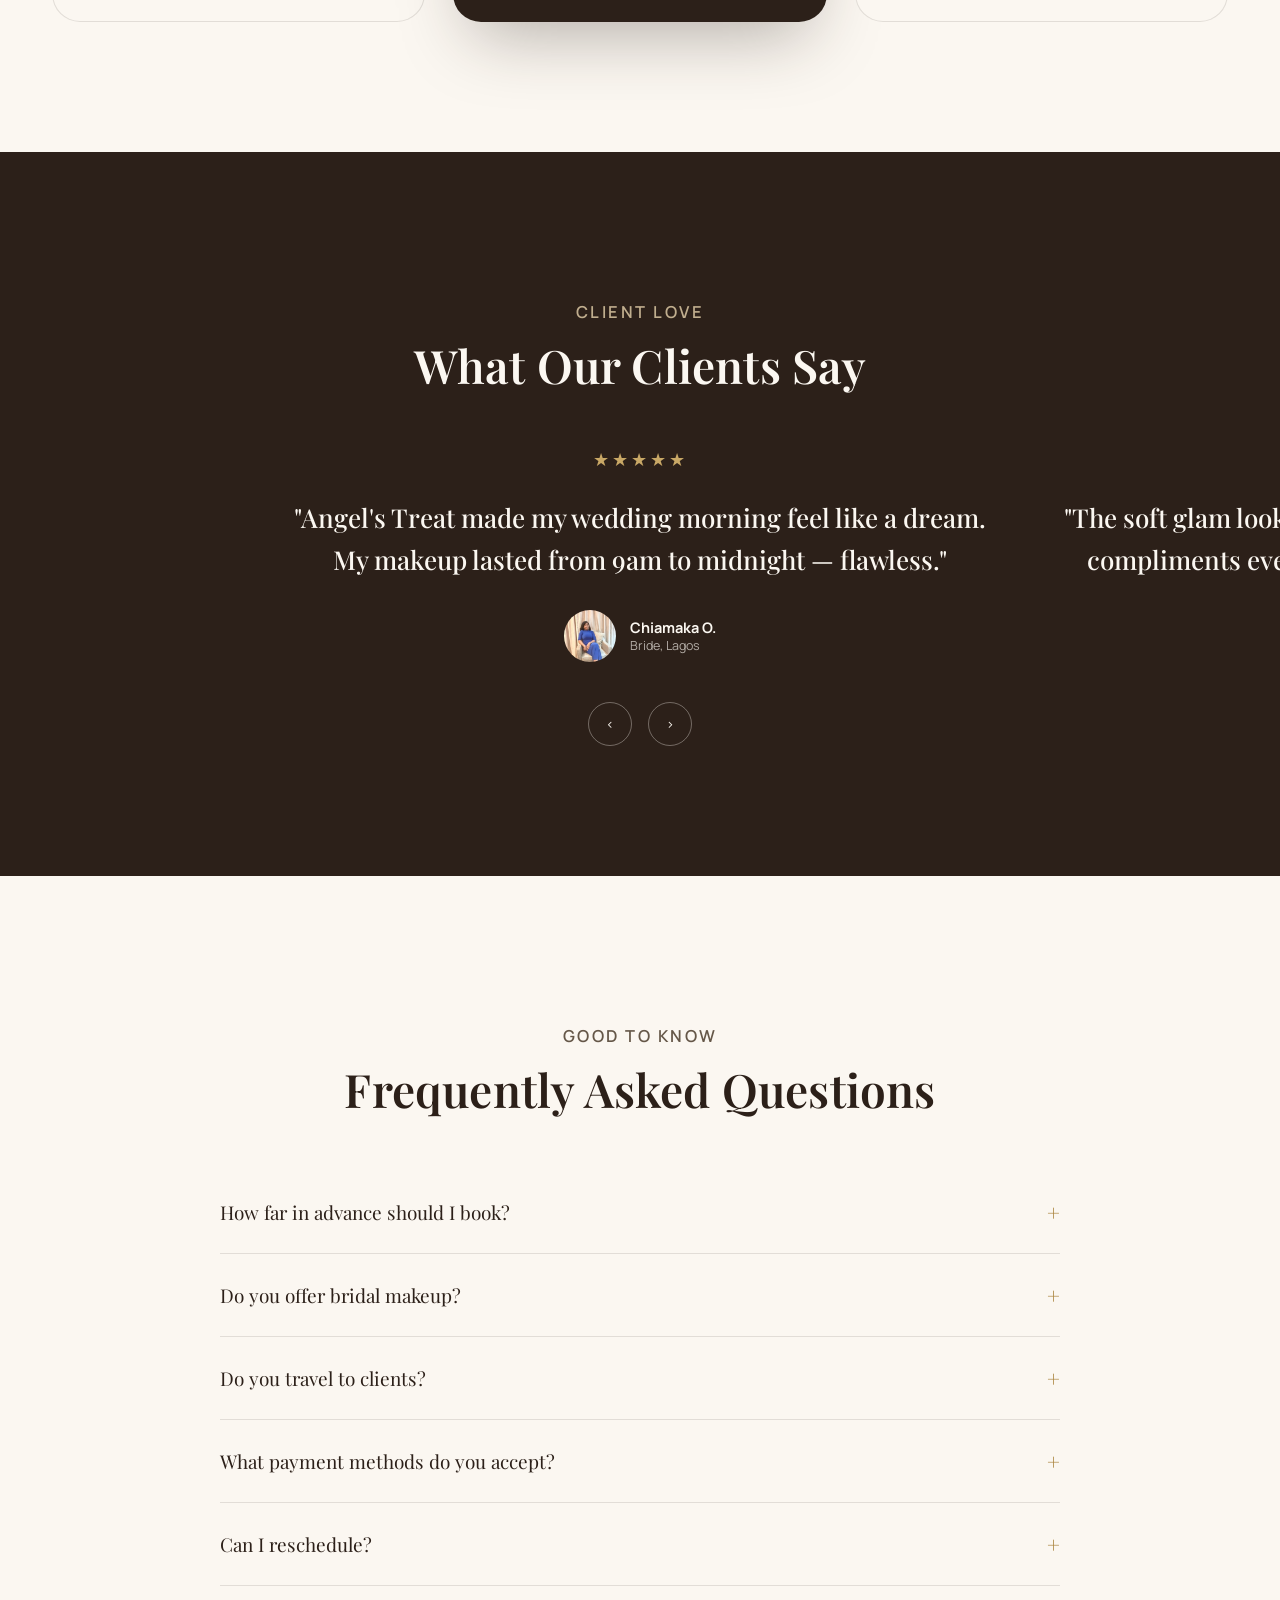
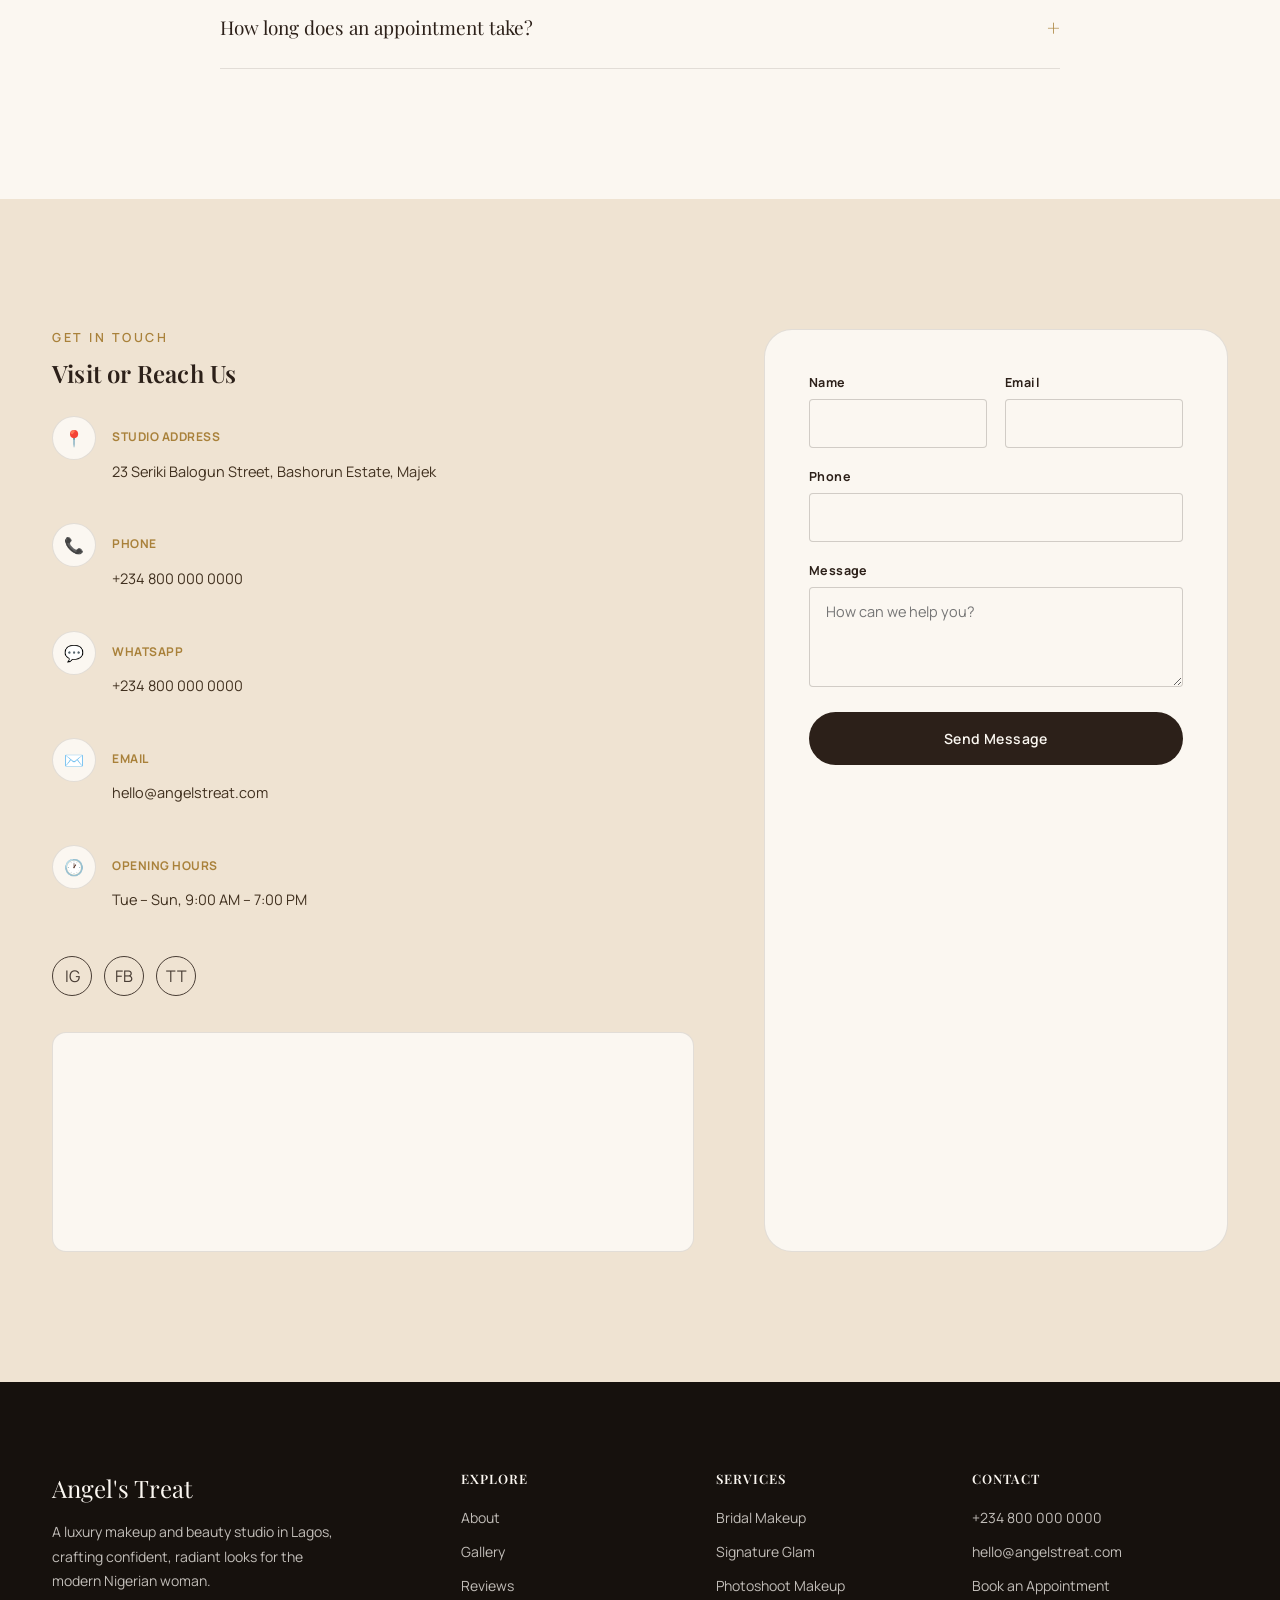
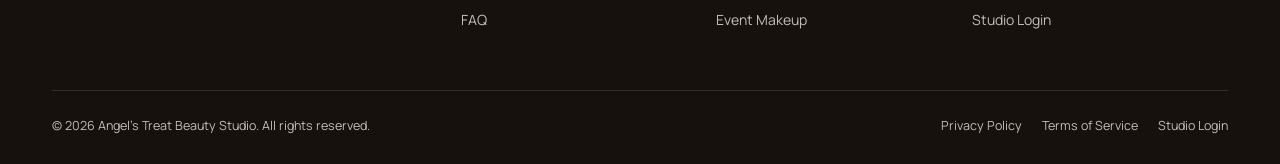
==== commit 61e5d670: "Navbar Updated" ====
--- a/index.html
+++ b/index.html
@@ -2,13 +2,13 @@
 <html lang="en">
   <head>
     <meta charset="UTF-8" />
-    <meta name="viewport" content="width=device-width, initial-scale=1.0" />
+    <meta name="viewport" content="width=device-width, initial-scale=1.0, maximum-scale=1.0, user-scalable=no" />
     <title>Angel's Treat — Luxury Makeup & Beauty Studio, Lagos</title>
     <meta
       name="description"
       content="Angel's Treat is a premium makeup and beauty studio in Lagos, Nigeria, offering bridal, signature glam, soft glam, photoshoot and event makeup for the modern Nigerian woman." />
 
-    <!-- Open Graph -->
+    <!-- Open Graph loader -->
     <meta
       property="og:title"
       content="Angel's Treat — Luxury Makeup & Beauty Studio" />
@@ -85,13 +85,13 @@
               stroke="currentColor"
               stroke-width="1" />
             <path
-              d="M28 66V34l14 20 14-20v32"
+              d="M26 66l8-24 8 24M29.5 57h9"
               stroke="currentColor"
               stroke-width="2.4"
               stroke-linecap="round"
               stroke-linejoin="round" />
             <path
-              d="M62 66l8-24 8 24M65.5 57h9"
+              d="M54 34h20M64 34v32"
               stroke="currentColor"
               stroke-width="2.4"
               stroke-linecap="round"
--- a/css/style.css
+++ b/css/style.css
@@ -1,9 +1,9 @@
 /* =========================================================
-   MAISON ADÉ — LUXURY MAKEUP & BEAUTY STUDIO
+   Angels Treat — LUXURY MAKEUP & BEAUTY STUDIO
    style.css — Public site stylesheet
    ========================================================= */
 
-/* ---------- 1. DESIGN TOKENS ---------- */
+/* ---------- 1. DESIGN TOKENS load---------- */
 :root{
   /* Palette */
   --ivory:        #FBF7F1;
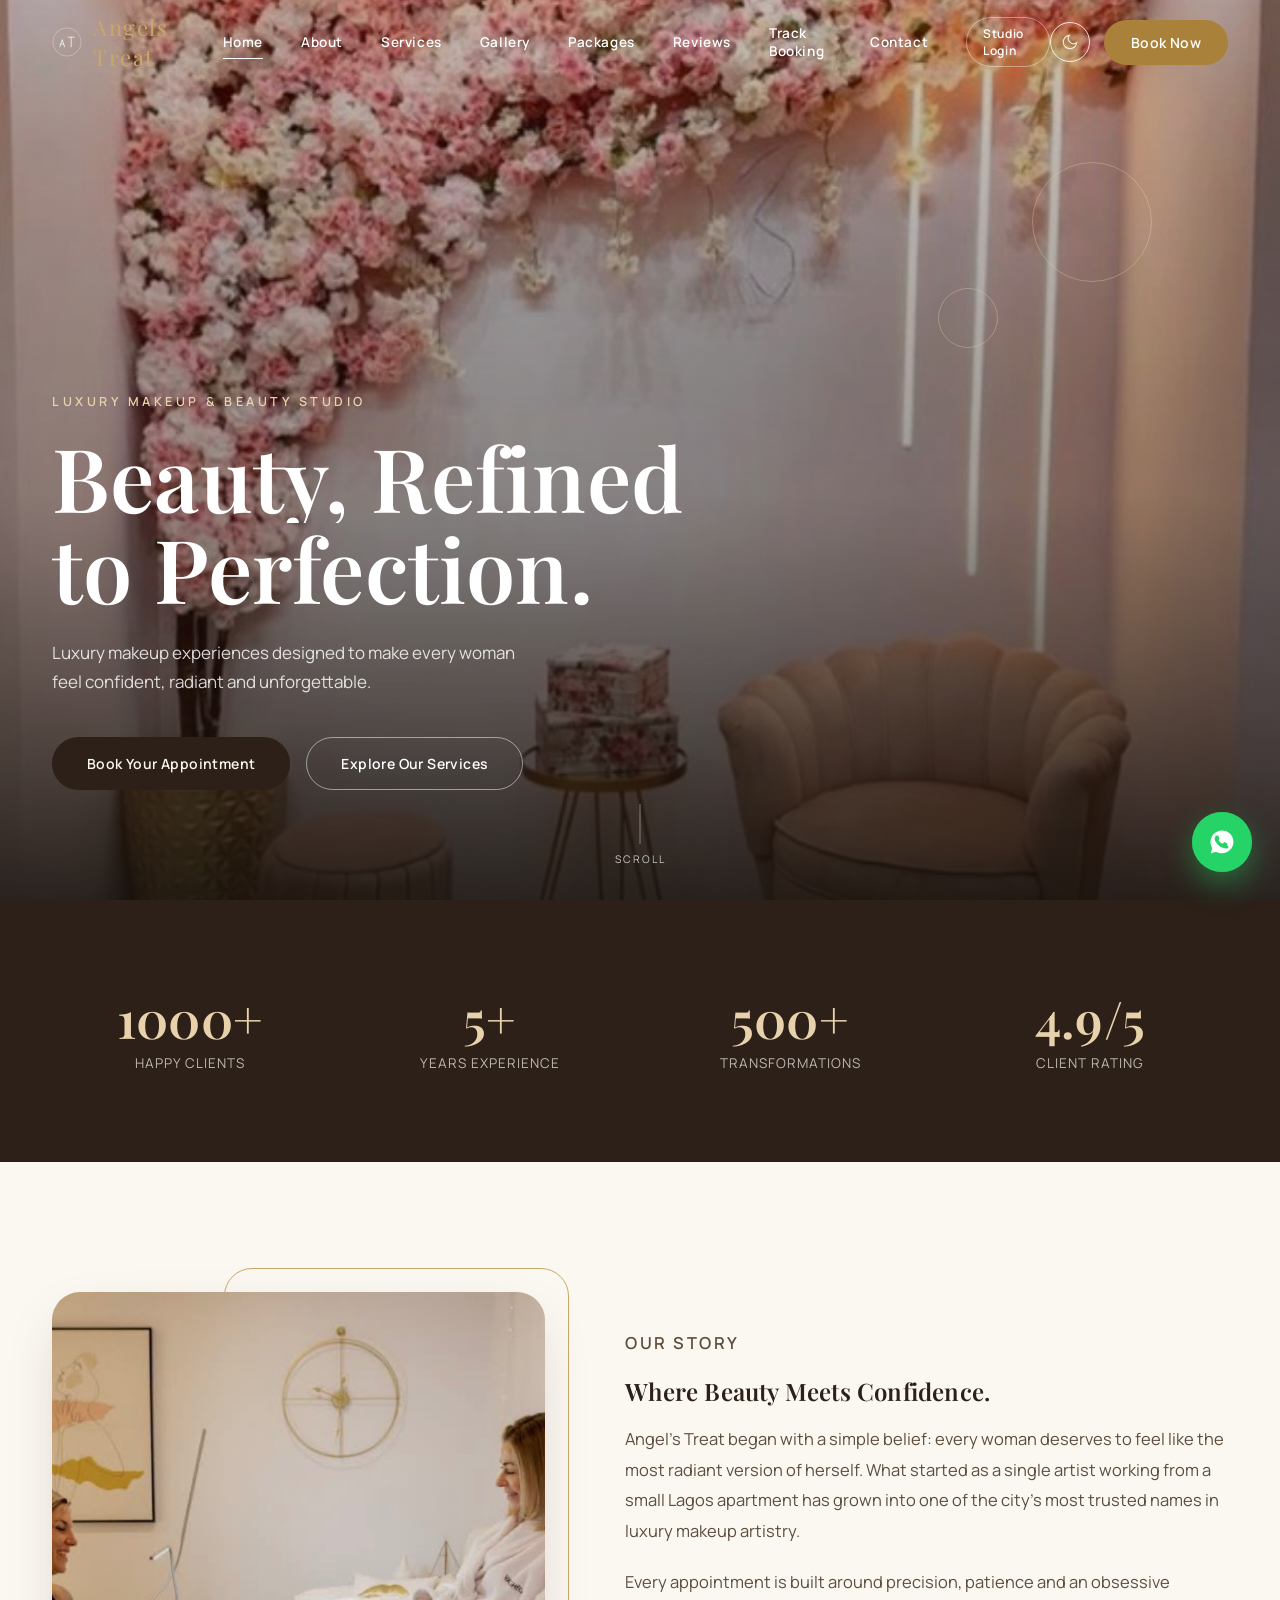
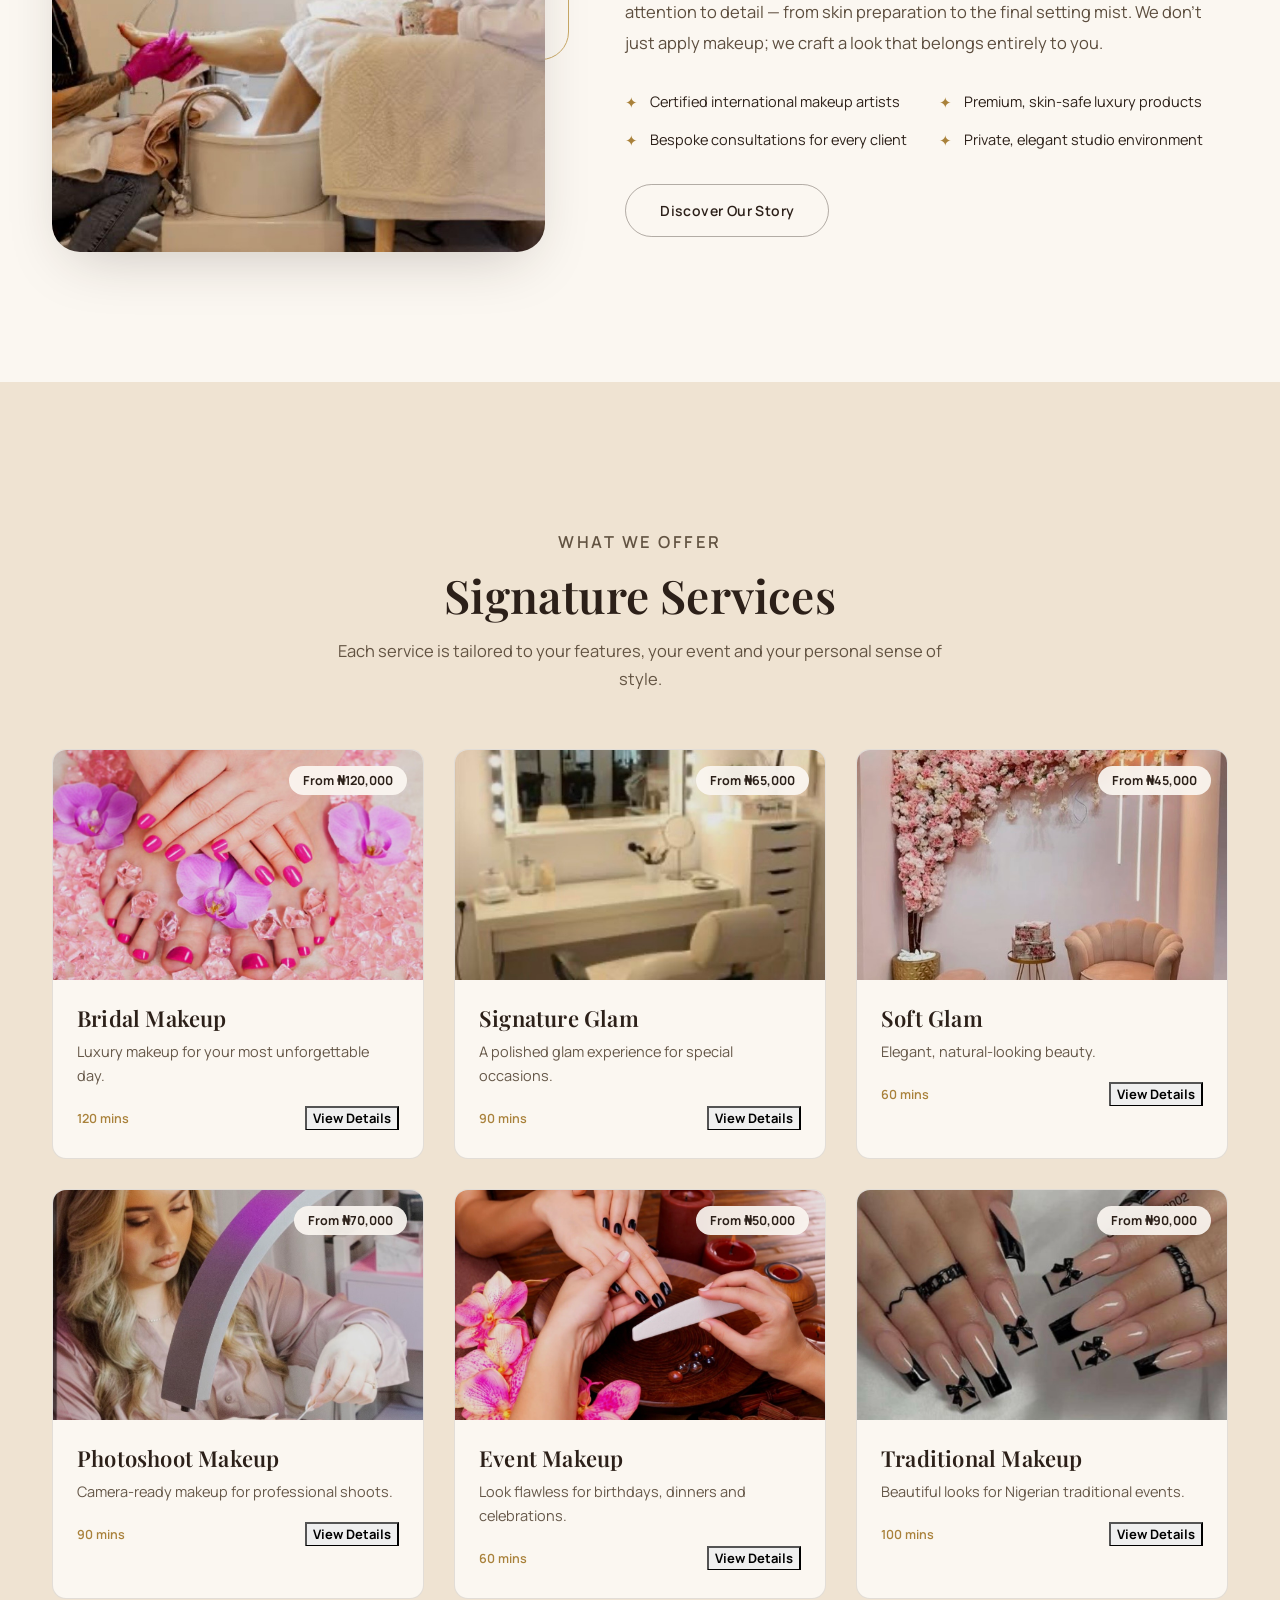
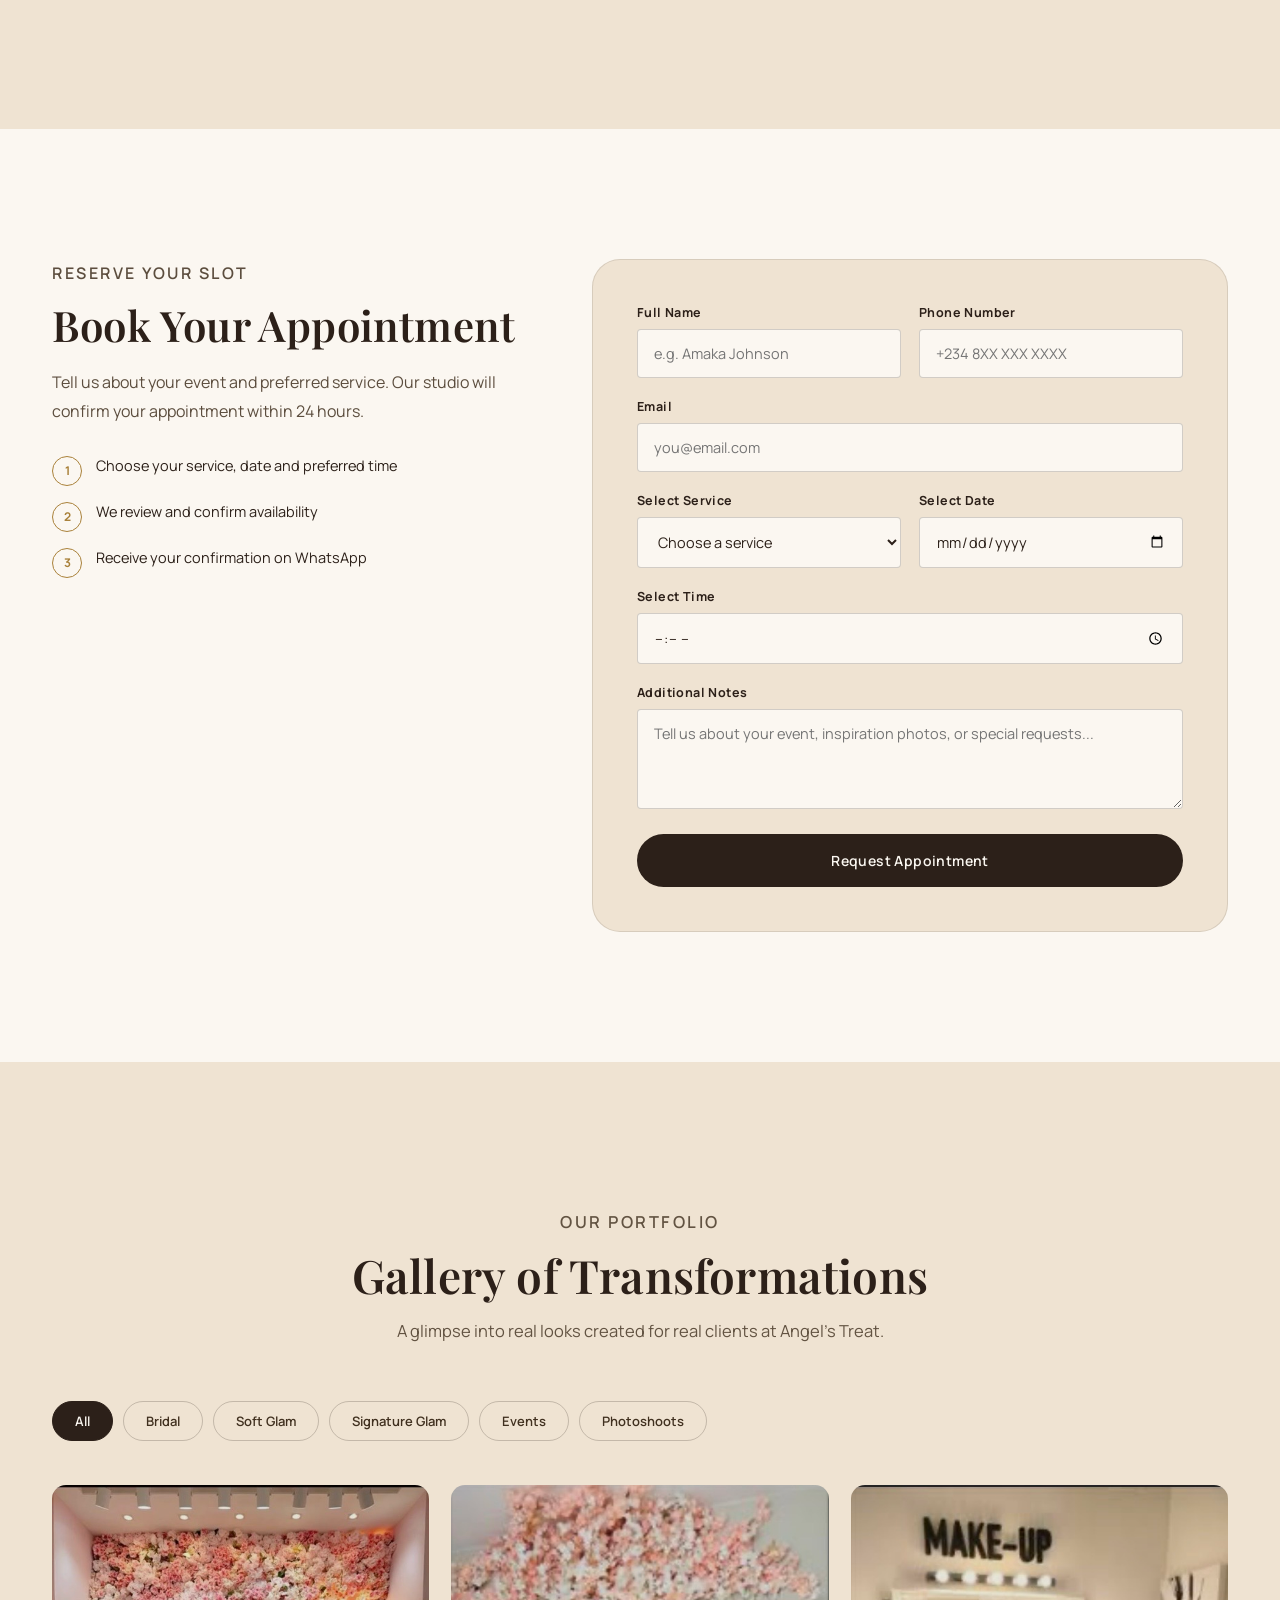
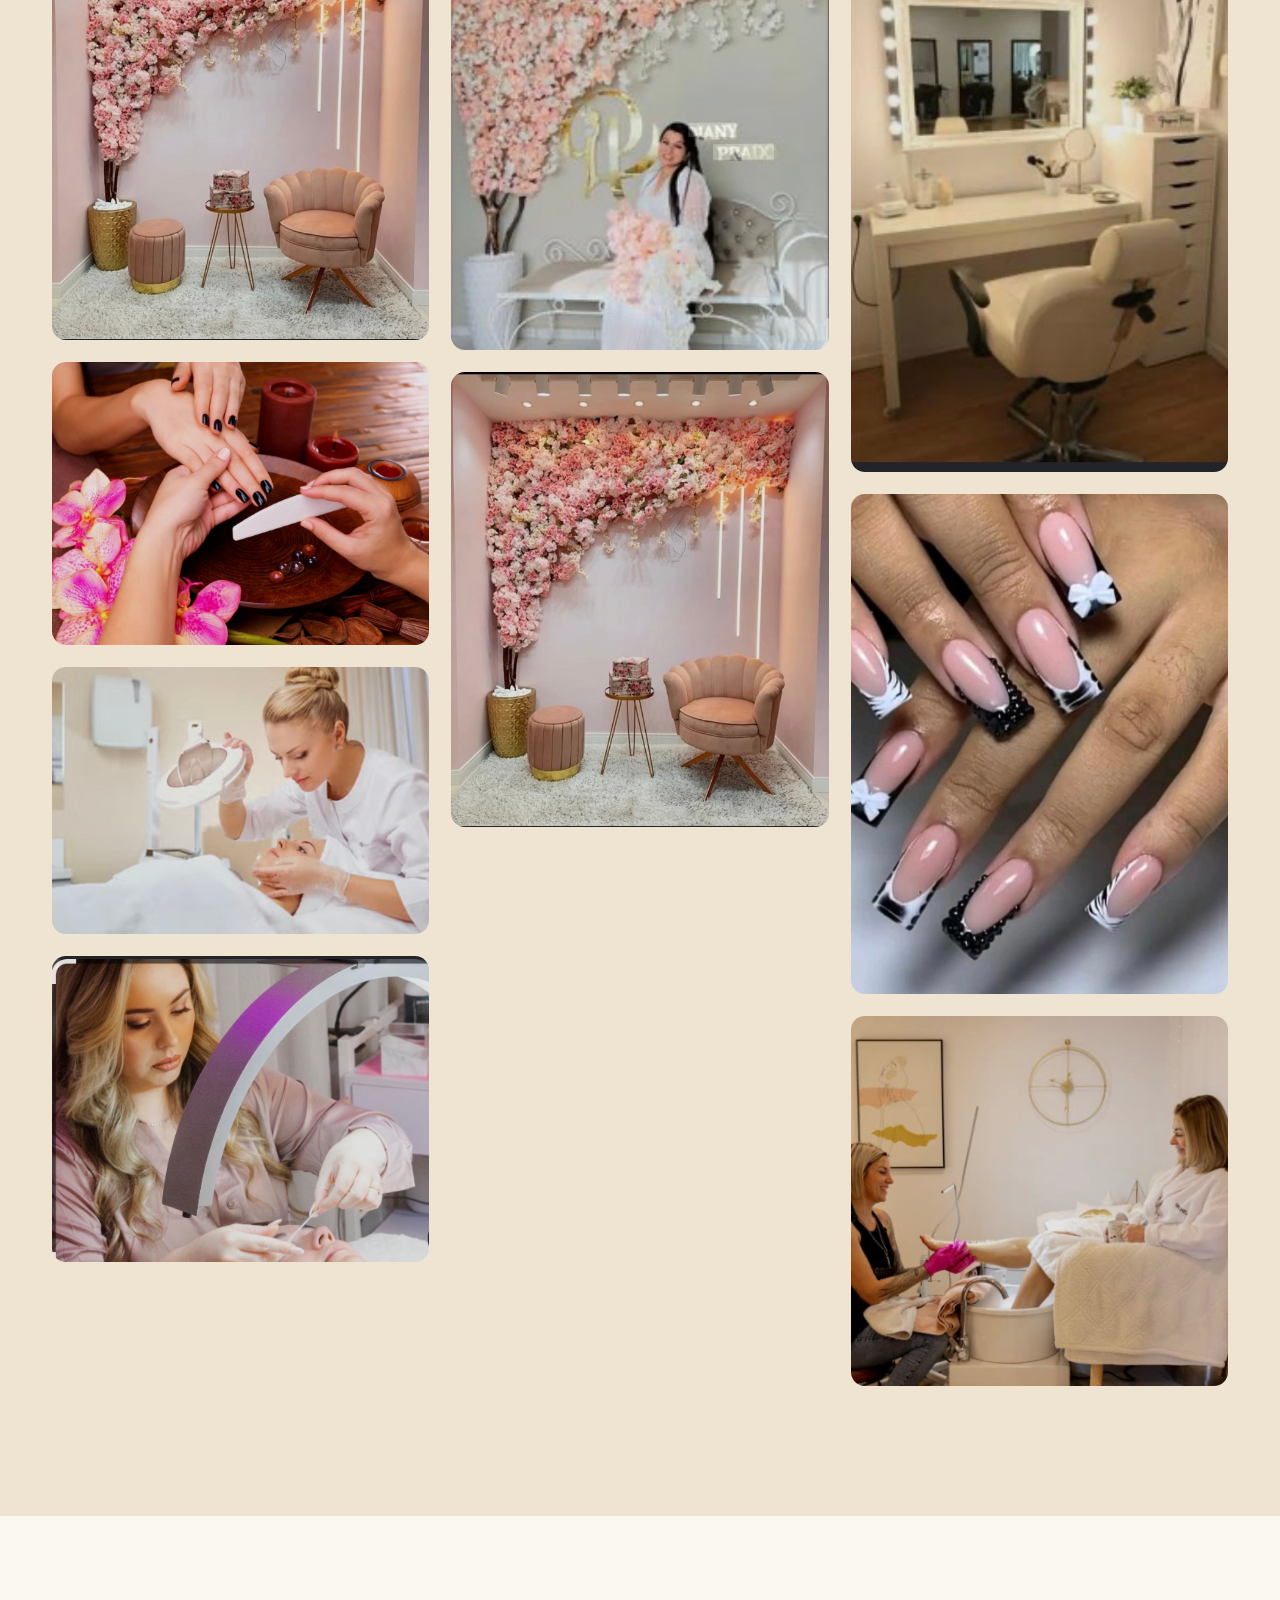
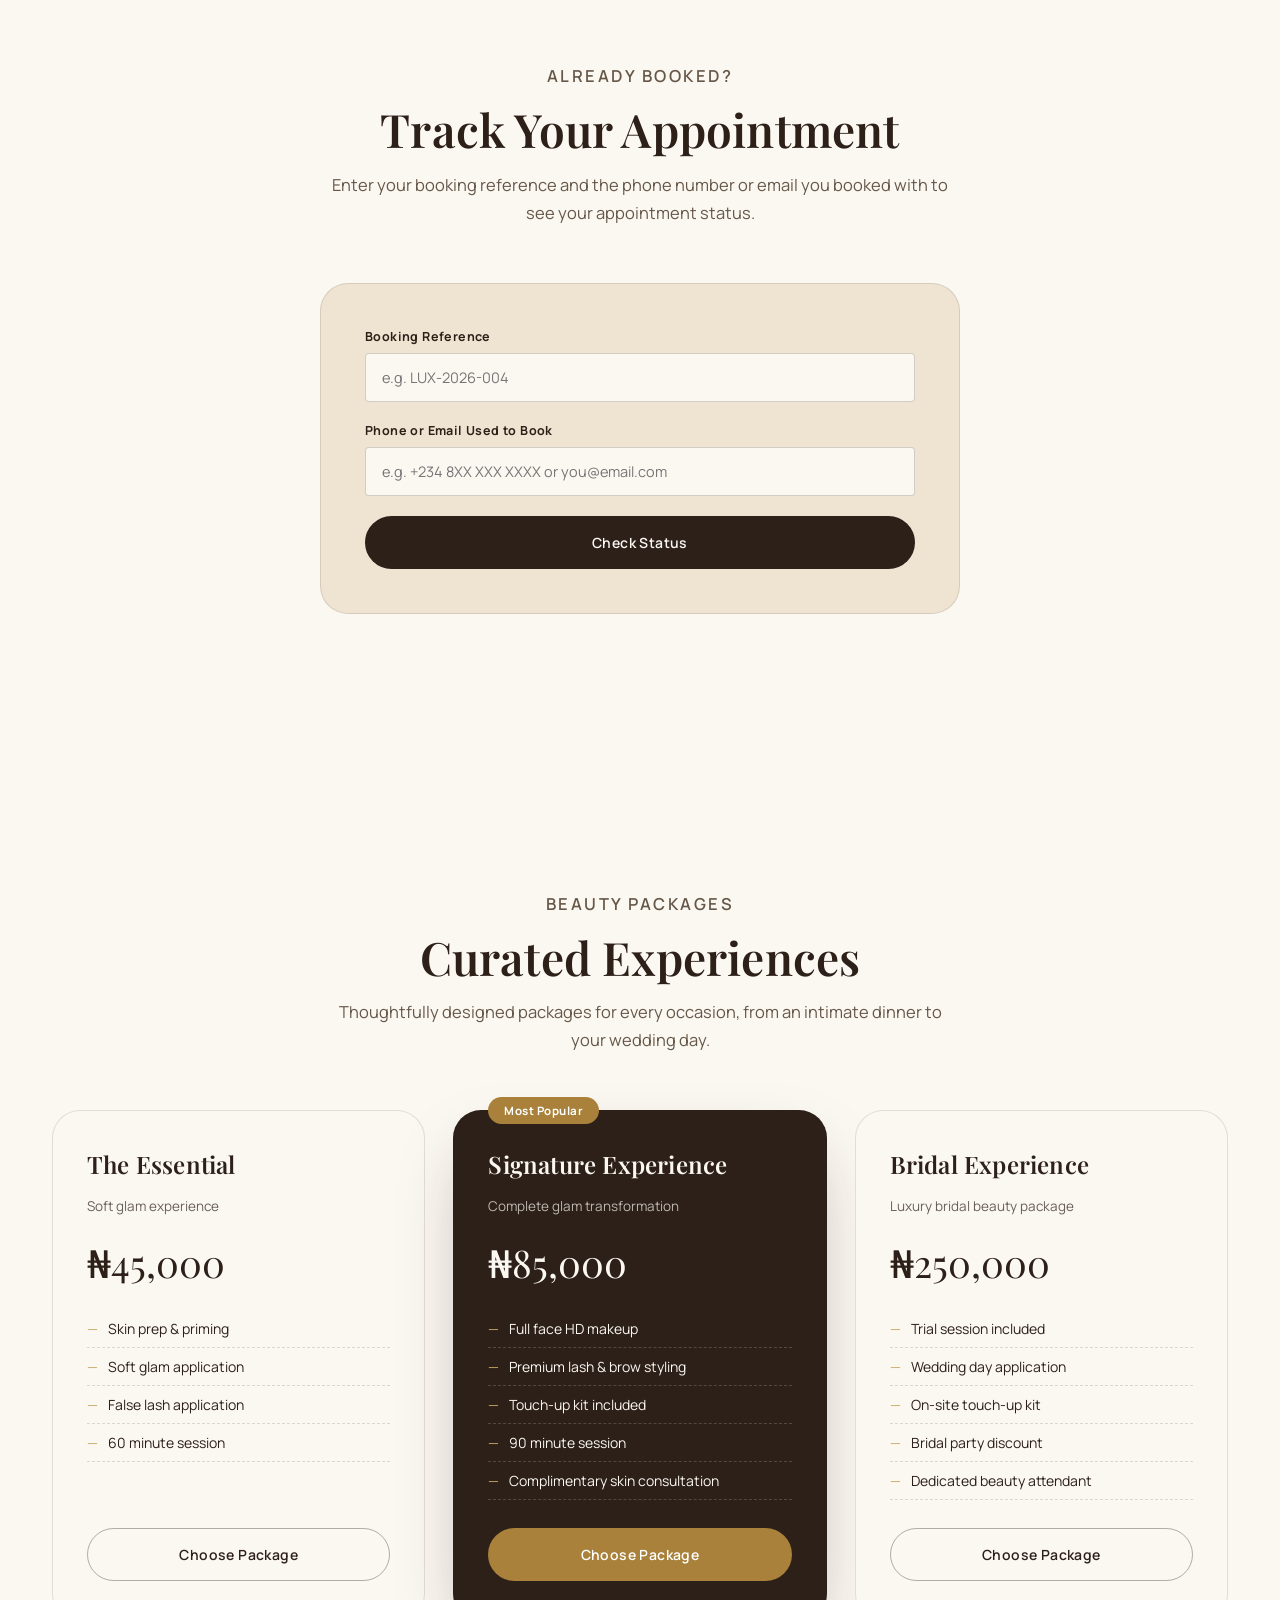
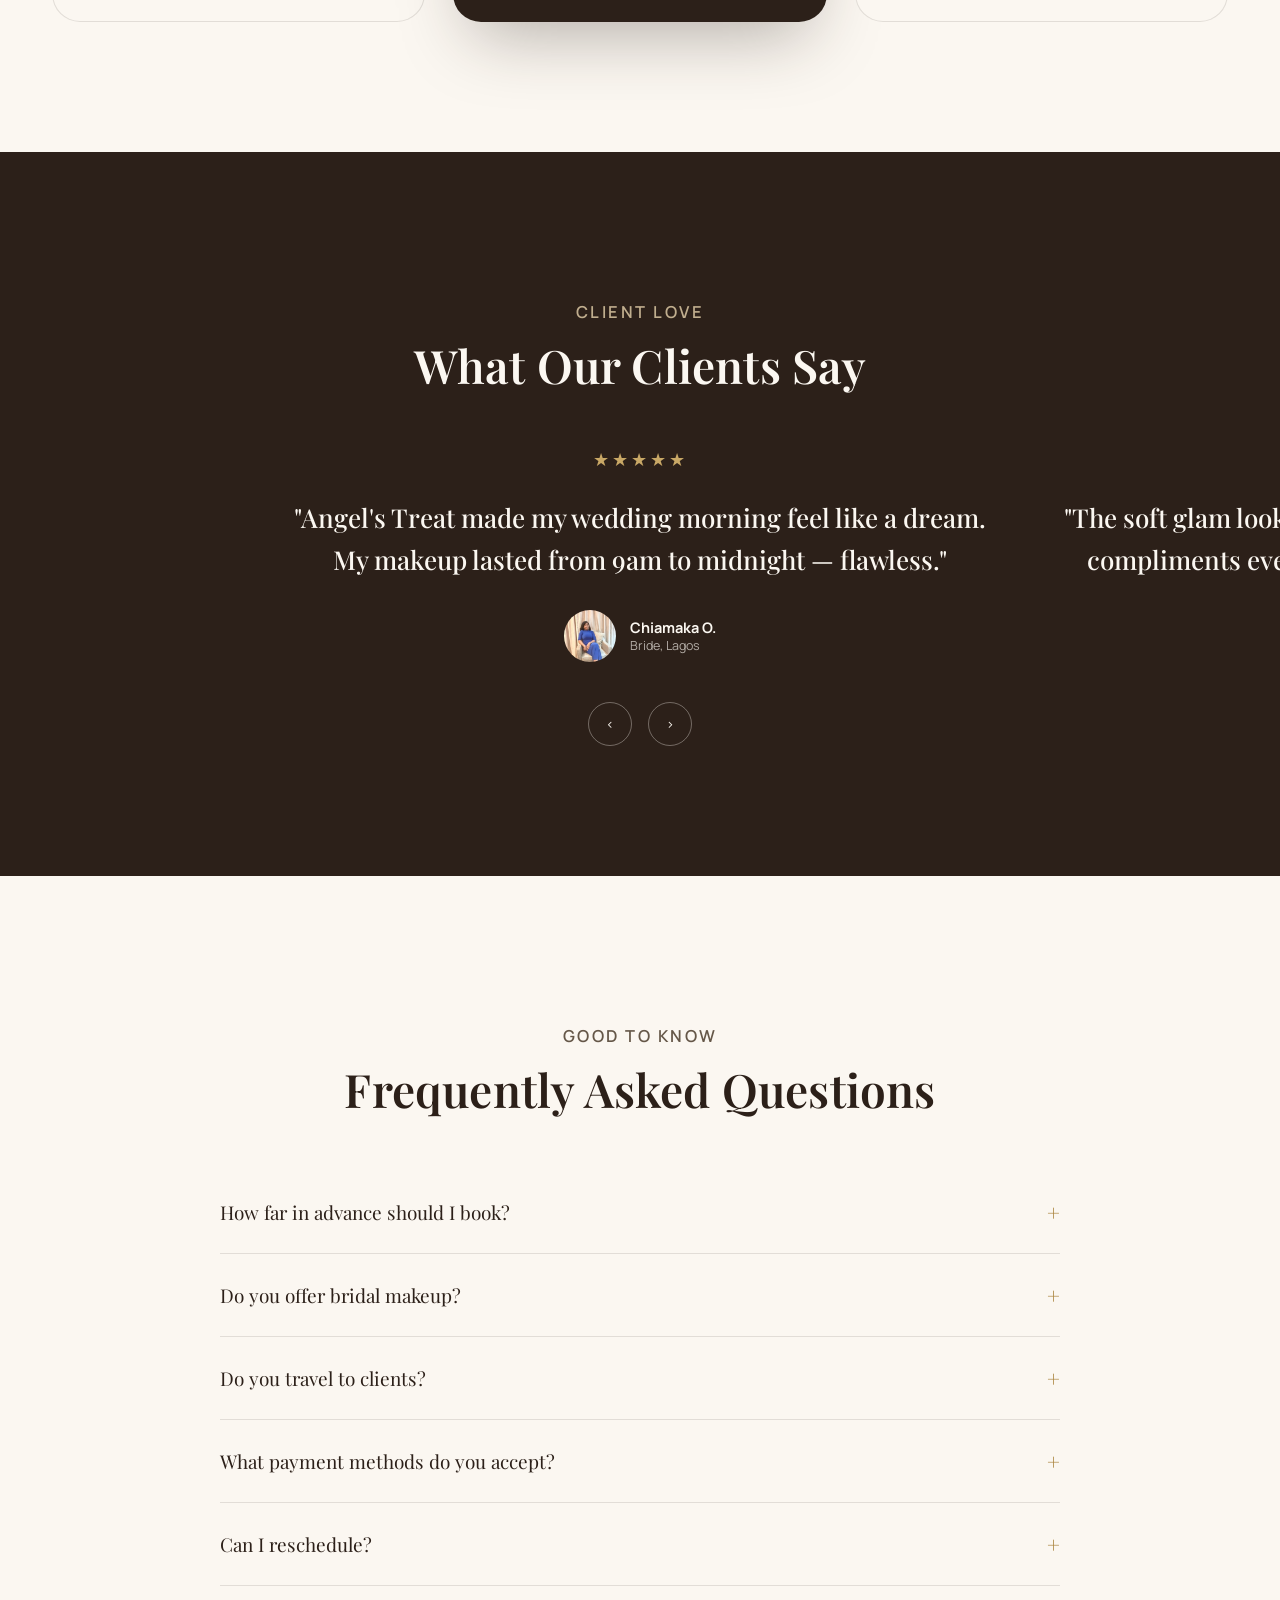
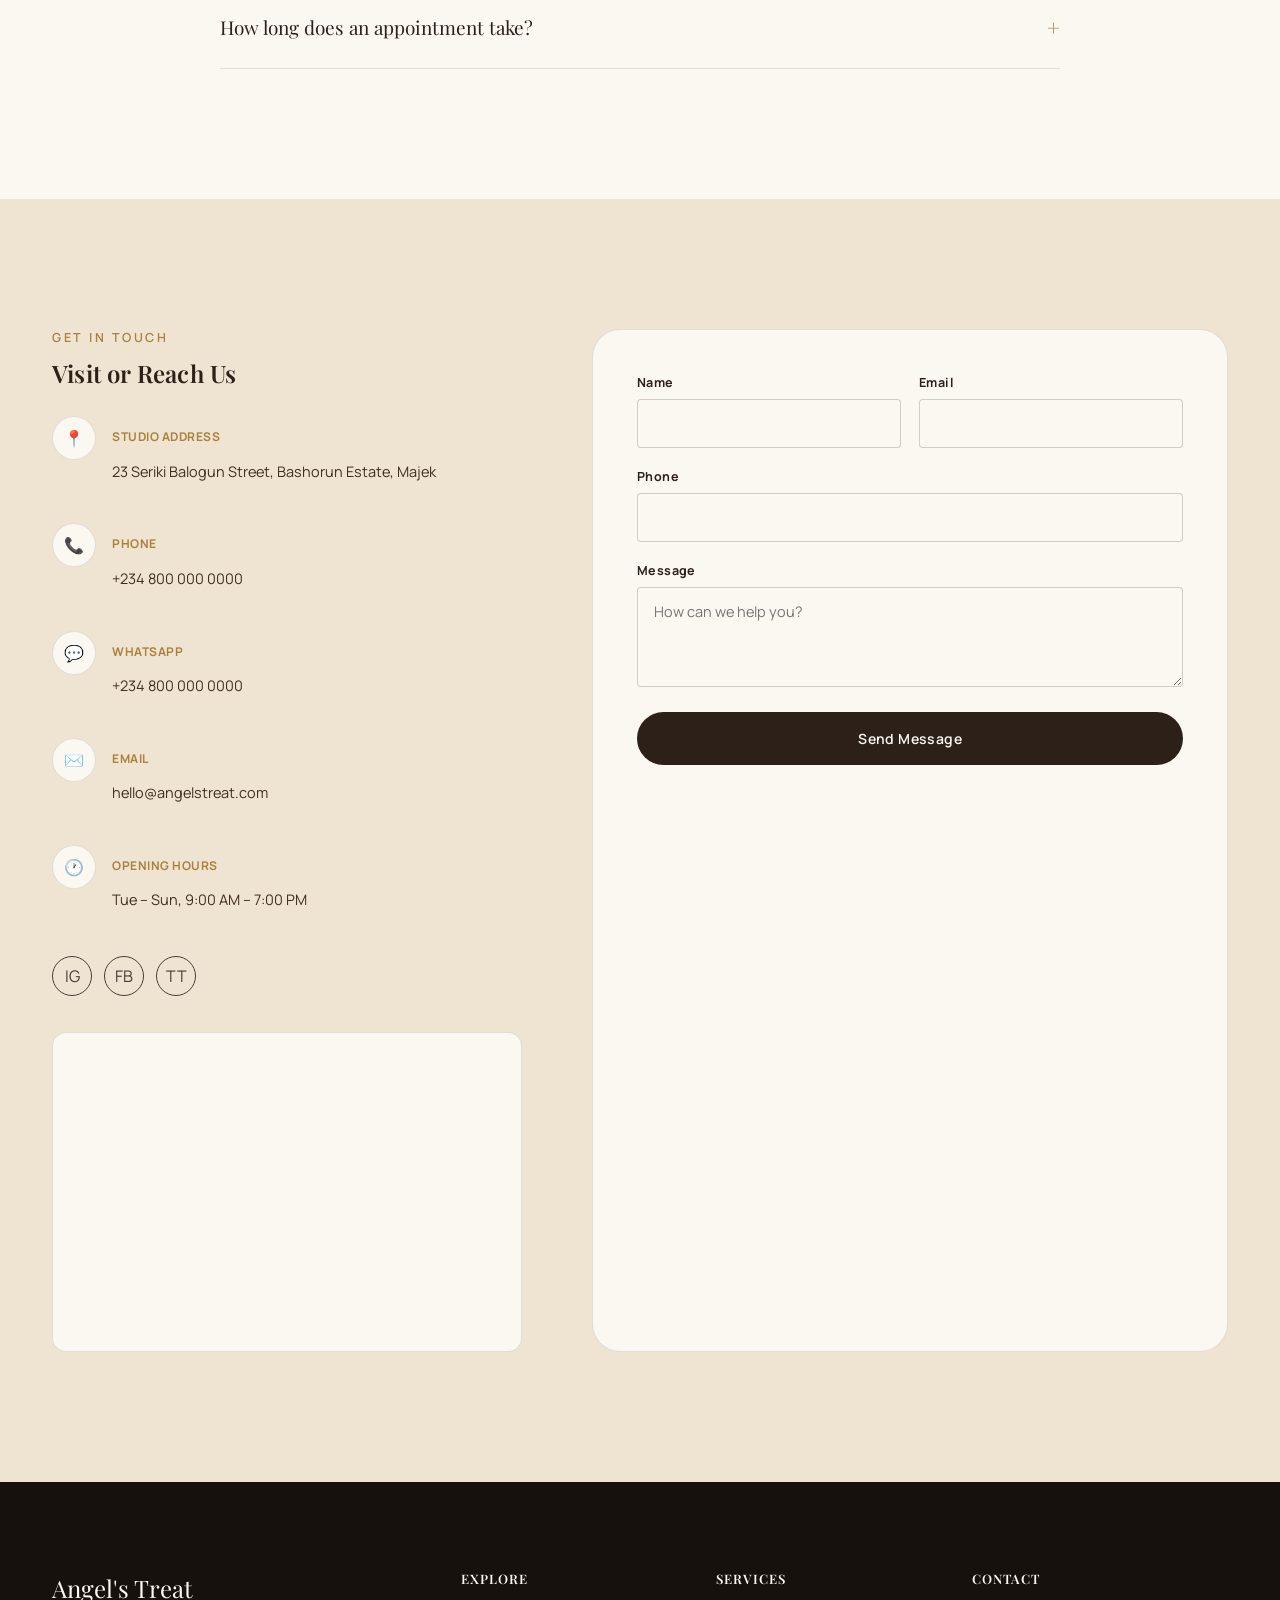
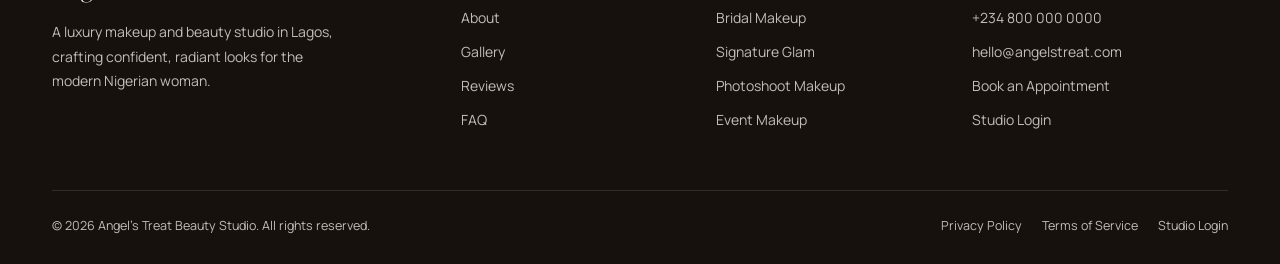
==== commit 2ace66dc: "Map size affecting responsiveness modified" ====
--- a/index.html
+++ b/index.html
@@ -2,7 +2,9 @@
 <html lang="en">
   <head>
     <meta charset="UTF-8" />
-    <meta name="viewport" content="width=device-width, initial-scale=1.0, maximum-scale=1.0, user-scalable=no" />
+    <meta
+      name="viewport"
+      content="width=device-width, initial-scale=1.0, maximum-scale=1.0, user-scalable=no" />
     <title>Angel's Treat — Luxury Makeup & Beauty Studio, Lagos</title>
     <meta
       name="description"
@@ -732,12 +734,9 @@
             >
           </div>
 
-          <!-- TODO: Replace this placeholder with a real Google Maps embed iframe using the client's address -->
           <div class="map-embed">
             <iframe
               src="https://www.google.com/maps/embed?pb=!1m18!1m12!1m3!1d15857.541049088619!2d3.656480727281855!3d6.472787242177414!2m3!1f0!2f0!3f0!3m2!1i1024!2i768!4f13.1!3m3!1m2!1s0x103bf9ae1d3d76e3%3A0x7a8375257f80457!2sANGEL's%20TREAT%20AESTHETICS%20STUDIO!5e0!3m2!1sen!2sng!4v1788897615012!5m2!1sen!2sng"
-              width="600"
-              height="450"
               style="border: 0"
               allowfullscreen=""
               loading="lazy"
--- a/css/style.css
+++ b/css/style.css
@@ -1,620 +1,1951 @@
 /* =========================================================
    Angels Treat — LUXURY MAKEUP & BEAUTY STUDIO
    style.css — Public site stylesheet
-   ========================================================= */
+   ========================================================= map-embed*/
 
 /* ---------- 1. DESIGN TOKENS load---------- */
-:root{
+:root {
   /* Palette */
-  --ivory:        #FBF7F1;
-  --ivory-deep:   #F4EDE2;
-  --champagne:    #E7D2AC;
-  --nude:         #D9B79C;
-  --soft-beige:   #EFE3D2;
-  --deep-brown:   #2C2019;
-  --deep-brown-2: #40301F;
-  --black:        #16110D;
-  --gold:         #A9813A;
-  --gold-soft:    #C9A866;
-  --white:        #FFFFFF;
+  --ivory: #fbf7f1;
+  --ivory-deep: #f4ede2;
+  --champagne: #e7d2ac;
+  --nude: #d9b79c;
+  --soft-beige: #efe3d2;
+  --deep-brown: #2c2019;
+  --deep-brown-2: #40301f;
+  --black: #16110d;
+  --gold: #a9813a;
+  --gold-soft: #c9a866;
+  --white: #ffffff;
 
   /* Type */
-  --font-display: 'Cormorant Garamond', serif;
-  --font-accent:  'Playfair Display', serif;
-  --font-body:    'Manrope', sans-serif;
+  --font-display: "Cormorant Garamond", serif;
+  --font-accent: "Playfair Display", serif;
+  --font-body: "Manrope", sans-serif;
 
   /* Spacing / radii / shadow */
   --radius-s: 4px;
   --radius-m: 14px;
   --radius-l: 28px;
-  --shadow-soft: 0 20px 60px -20px rgba(44,32,25,0.25);
-  --shadow-hover: 0 30px 70px -20px rgba(44,32,25,0.35);
-  --border-hair: 1px solid rgba(44,32,25,0.12);
+  --shadow-soft: 0 20px 60px -20px rgba(44, 32, 25, 0.25);
+  --shadow-hover: 0 30px 70px -20px rgba(44, 32, 25, 0.35);
+  --border-hair: 1px solid rgba(44, 32, 25, 0.12);
 
   --container: 1240px;
   --nav-h: 84px;
 
-  --ease: cubic-bezier(.22,.61,.36,1);
-}
-
-[data-theme="dark"]{
-  --ivory: #17120D;
-  --ivory-deep: #1D1712;
-  --soft-beige: #241C15;
-  --deep-brown: #F4EDE2;
-  --deep-brown-2: #E7D2AC;
-  --black: #FBF7F1;
-  --white: #211A14;
-}
-
-*,*::before,*::after{ box-sizing:border-box; }
-html{ scroll-behavior:smooth; }
-@media (prefers-reduced-motion: reduce){
-  html{ scroll-behavior:auto; }
-  *,*::before,*::after{ animation-duration:0.001ms !important; animation-iteration-count:1 !important; transition-duration:0.001ms !important; scroll-behavior:auto !important; }
-}
-
-body{
-  margin:0;
-  font-family:var(--font-body);
-  background:var(--ivory);
-  color:var(--deep-brown);
-  -webkit-font-smoothing:antialiased;
-  overflow-x:hidden;
-  transition:background .4s var(--ease), color .4s var(--ease);
-}
-
-img{ max-width:100%; display:block; }
-a{ color:inherit; text-decoration:none; }
-ul{ margin:0; padding:0; list-style:none; }
-button{ font-family:inherit; cursor:pointer; }
-input,select,textarea{ font-family:inherit; }
-
-.container{ max-width:var(--container); margin:0 auto; padding:0 32px; }
-section{ position:relative; }
-
-h1,h2,h3,h4{
-  font-family:var(--font-accent);
-  font-weight:600;
-  line-height:1.1;
-  margin:0;
-  color:var(--deep-brown);
-  letter-spacing:.2px;
-}
-
-.eyebrow{
-  font-family:var(--font-body);
-  font-size:12.5px;
-  font-weight:600;
-  letter-spacing:2.5px;
-  color:var(--gold);
-  margin:0 0 14px;
-}
-
-.section-head{ max-width:640px; margin-bottom:56px; }
-.section-head.center{ margin-left:auto; margin-right:auto; text-align:center; }
-.section-head h2{ font-size:clamp(32px,4vw,46px); }
-.section-head p{ margin-top:16px; font-size:16.5px; line-height:1.7; color:var(--deep-brown-2); opacity:.8; }
+  --ease: cubic-bezier(0.22, 0.61, 0.36, 1);
+}
+
+[data-theme="dark"] {
+  --ivory: #17120d;
+  --ivory-deep: #1d1712;
+  --soft-beige: #241c15;
+  --deep-brown: #f4ede2;
+  --deep-brown-2: #e7d2ac;
+  --black: #fbf7f1;
+  --white: #211a14;
+}
+
+*,
+*::before,
+*::after {
+  box-sizing: border-box;
+}
+html {
+  scroll-behavior: smooth;
+}
+@media (prefers-reduced-motion: reduce) {
+  html {
+    scroll-behavior: auto;
+  }
+  *,
+  *::before,
+  *::after {
+    animation-duration: 0.001ms !important;
+    animation-iteration-count: 1 !important;
+    transition-duration: 0.001ms !important;
+    scroll-behavior: auto !important;
+  }
+}
+
+body {
+  margin: 0;
+  font-family: var(--font-body);
+  background: var(--ivory);
+  color: var(--deep-brown);
+  -webkit-font-smoothing: antialiased;
+  overflow-x: hidden;
+  transition:
+    background 0.4s var(--ease),
+    color 0.4s var(--ease);
+}
+
+img {
+  max-width: 100%;
+  display: block;
+}
+a {
+  color: inherit;
+  text-decoration: none;
+}
+ul {
+  margin: 0;
+  padding: 0;
+  list-style: none;
+}
+button {
+  font-family: inherit;
+  cursor: pointer;
+}
+input,
+select,
+textarea {
+  font-family: inherit;
+}
+
+.container {
+  max-width: var(--container);
+  margin: 0 auto;
+  padding: 0 32px;
+}
+section {
+  position: relative;
+}
+
+h1,
+h2,
+h3,
+h4 {
+  font-family: var(--font-accent);
+  font-weight: 600;
+  line-height: 1.1;
+  margin: 0;
+  color: var(--deep-brown);
+  letter-spacing: 0.2px;
+}
+
+.eyebrow {
+  font-family: var(--font-body);
+  font-size: 12.5px;
+  font-weight: 600;
+  letter-spacing: 2.5px;
+  color: var(--gold);
+  margin: 0 0 14px;
+}
+
+.section-head {
+  max-width: 640px;
+  margin-bottom: 56px;
+}
+.section-head.center {
+  margin-left: auto;
+  margin-right: auto;
+  text-align: center;
+}
+.section-head h2 {
+  font-size: clamp(32px, 4vw, 46px);
+}
+.section-head p {
+  margin-top: 16px;
+  font-size: 16.5px;
+  line-height: 1.7;
+  color: var(--deep-brown-2);
+  opacity: 0.8;
+}
 
 /* ---------- Buttons ---------- */
-.btn{
-  display:inline-flex; align-items:center; justify-content:center; gap:10px;
-  padding:16px 34px; border-radius:100px; border:1px solid transparent;
-  font-size:14px; font-weight:600; letter-spacing:.4px;
-  cursor:pointer; position:relative; overflow:hidden;
-  transition:transform .45s var(--ease), box-shadow .45s var(--ease), background .3s var(--ease), color .3s var(--ease);
-  white-space:nowrap;
-}
-.btn span{ position:relative; z-index:2; }
-.btn-primary{ background:var(--deep-brown); color:var(--ivory); }
-.btn-primary:hover{ transform:translateY(-2px); box-shadow:var(--shadow-hover); }
-.btn-outline{ background:transparent; border-color:rgba(44,32,25,.35); color:var(--deep-brown); }
-.btn-outline:hover{ background:var(--deep-brown); color:var(--ivory); border-color:var(--deep-brown); transform:translateY(-2px); }
-.btn-gold{ background:var(--gold); color:var(--white); }
-.btn-gold:hover{ transform:translateY(-2px); box-shadow:0 20px 40px -12px rgba(169,129,58,.55); }
-.btn-block{ width:100%; }
-.btn-sm{ padding:11px 22px; font-size:12.5px; }
+.btn {
+  display: inline-flex;
+  align-items: center;
+  justify-content: center;
+  gap: 10px;
+  padding: 16px 34px;
+  border-radius: 100px;
+  border: 1px solid transparent;
+  font-size: 14px;
+  font-weight: 600;
+  letter-spacing: 0.4px;
+  cursor: pointer;
+  position: relative;
+  overflow: hidden;
+  transition:
+    transform 0.45s var(--ease),
+    box-shadow 0.45s var(--ease),
+    background 0.3s var(--ease),
+    color 0.3s var(--ease);
+  white-space: nowrap;
+}
+.btn span {
+  position: relative;
+  z-index: 2;
+}
+.btn-primary {
+  background: var(--deep-brown);
+  color: var(--ivory);
+}
+.btn-primary:hover {
+  transform: translateY(-2px);
+  box-shadow: var(--shadow-hover);
+}
+.btn-outline {
+  background: transparent;
+  border-color: rgba(44, 32, 25, 0.35);
+  color: var(--deep-brown);
+}
+.btn-outline:hover {
+  background: var(--deep-brown);
+  color: var(--ivory);
+  border-color: var(--deep-brown);
+  transform: translateY(-2px);
+}
+.btn-gold {
+  background: var(--gold);
+  color: var(--white);
+}
+.btn-gold:hover {
+  transform: translateY(-2px);
+  box-shadow: 0 20px 40px -12px rgba(169, 129, 58, 0.55);
+}
+.btn-block {
+  width: 100%;
+}
+.btn-sm {
+  padding: 11px 22px;
+  font-size: 12.5px;
+}
 
 /* ---------- 2. LOADER ---------- */
-#loader{
-  position:fixed; inset:0; z-index:9999; background:var(--black);
-  display:flex; flex-direction:column; align-items:center; justify-content:center;
-  transition:opacity .8s var(--ease), visibility .8s var(--ease);
-}
-#loader.hidden{ opacity:0; visibility:hidden; pointer-events:none; }
-.loader-logo{ display:flex; flex-direction:column; align-items:center; gap:20px; margin-bottom:26px; }
-.loader-monogram{
-  width:56px; height:56px; color:var(--gold-soft);
-  opacity:0; transform:scale(.6) rotate(0deg); transform-origin:center;
-  animation:monogramIn .8s var(--ease) .1s forwards, monogramSpin 2.6s linear .9s infinite;
-}
-@keyframes monogramIn{ to{ opacity:1; transform:scale(1) rotate(0deg); } }
-@keyframes monogramSpin{ from{ transform:rotate(0deg); } to{ transform:rotate(360deg); } }
-.loader-mark{
-  font-family:var(--font-accent); font-size:15px; letter-spacing:6px; color:var(--champagne);
-  opacity:0; transform:translateY(8px); animation:markIn .8s var(--ease) .5s forwards;
-}
-.loader-mark span{ color:var(--gold-soft); }
-@keyframes markIn{ to{ opacity:1; transform:translateY(0); } }
-.loader-line{ width:180px; height:1px; background:rgba(231,210,172,.25); position:relative; overflow:hidden; }
-.loader-line::after{
-  content:''; position:absolute; left:-40%; top:0; bottom:0; width:40%;
-  background:var(--gold-soft); animation:loaderMove 1.3s ease-in-out infinite;
-}
-@keyframes loaderMove{ 0%{left:-40%;} 50%{left:60%;} 100%{left:100%;} }
+#loader {
+  position: fixed;
+  inset: 0;
+  z-index: 9999;
+  background: var(--black);
+  display: flex;
+  flex-direction: column;
+  align-items: center;
+  justify-content: center;
+  transition:
+    opacity 0.8s var(--ease),
+    visibility 0.8s var(--ease);
+}
+#loader.hidden {
+  opacity: 0;
+  visibility: hidden;
+  pointer-events: none;
+}
+.loader-logo {
+  display: flex;
+  flex-direction: column;
+  align-items: center;
+  gap: 20px;
+  margin-bottom: 26px;
+}
+.loader-monogram {
+  width: 56px;
+  height: 56px;
+  color: var(--gold-soft);
+  opacity: 0;
+  transform: scale(0.6) rotate(0deg);
+  transform-origin: center;
+  animation:
+    monogramIn 0.8s var(--ease) 0.1s forwards,
+    monogramSpin 2.6s linear 0.9s infinite;
+}
+@keyframes monogramIn {
+  to {
+    opacity: 1;
+    transform: scale(1) rotate(0deg);
+  }
+}
+@keyframes monogramSpin {
+  from {
+    transform: rotate(0deg);
+  }
+  to {
+    transform: rotate(360deg);
+  }
+}
+.loader-mark {
+  font-family: var(--font-accent);
+  font-size: 15px;
+  letter-spacing: 6px;
+  color: var(--champagne);
+  opacity: 0;
+  transform: translateY(8px);
+  animation: markIn 0.8s var(--ease) 0.5s forwards;
+}
+.loader-mark span {
+  color: var(--gold-soft);
+}
+@keyframes markIn {
+  to {
+    opacity: 1;
+    transform: translateY(0);
+  }
+}
+.loader-line {
+  width: 180px;
+  height: 1px;
+  background: rgba(231, 210, 172, 0.25);
+  position: relative;
+  overflow: hidden;
+}
+.loader-line::after {
+  content: "";
+  position: absolute;
+  left: -40%;
+  top: 0;
+  bottom: 0;
+  width: 40%;
+  background: var(--gold-soft);
+  animation: loaderMove 1.3s ease-in-out infinite;
+}
+@keyframes loaderMove {
+  0% {
+    left: -40%;
+  }
+  50% {
+    left: 60%;
+  }
+  100% {
+    left: 100%;
+  }
+}
 
 /* ---------- 3. NAVBAR ---------- */
-.navbar{
-  position:fixed; top:0; left:0; right:0; z-index:900; height:var(--nav-h);
-  display:flex; align-items:center;
-  background:transparent; transition:background .45s var(--ease), box-shadow .45s var(--ease), height .3s var(--ease);
-}
-.navbar.scrolled{
-  background:rgba(251,247,241,.85); backdrop-filter:blur(16px); -webkit-backdrop-filter:blur(16px);
-  box-shadow:0 1px 0 rgba(44,32,25,.08); height:72px;
-}
-[data-theme="dark"] .navbar.scrolled{ background:rgba(23,18,13,.85); }
-.nav-inner{ display:flex; align-items:center; justify-content:space-between; width:100%; }
-.logo{ font-family:var(--font-accent); font-size:22px; letter-spacing:1.5px; color:var(--deep-brown); display:inline-flex; align-items:center; gap:11px; }
-.logo-mark{ width:30px; height:30px; color:inherit; transition:transform .5s var(--ease), color .4s var(--ease); flex-shrink:0; }
-.logo-text{ transition:letter-spacing .4s var(--ease); }
-.logo:hover .logo-mark{ transform:rotate(12deg) scale(1.08); color:var(--gold-soft); }
-.logo:hover .logo-text{ letter-spacing:2.4px; }
-.navbar:not(.scrolled) .logo:hover .logo-mark{ color:var(--gold-soft); }
+.navbar {
+  position: fixed;
+  top: 0;
+  left: 0;
+  right: 0;
+  z-index: 900;
+  height: var(--nav-h);
+  display: flex;
+  align-items: center;
+  background: transparent;
+  transition:
+    background 0.45s var(--ease),
+    box-shadow 0.45s var(--ease),
+    height 0.3s var(--ease);
+}
+.navbar.scrolled {
+  background: rgba(251, 247, 241, 0.85);
+  backdrop-filter: blur(16px);
+  -webkit-backdrop-filter: blur(16px);
+  box-shadow: 0 1px 0 rgba(44, 32, 25, 0.08);
+  height: 72px;
+}
+[data-theme="dark"] .navbar.scrolled {
+  background: rgba(23, 18, 13, 0.85);
+}
+.nav-inner {
+  display: flex;
+  align-items: center;
+  justify-content: space-between;
+  width: 100%;
+}
+.logo {
+  font-family: var(--font-accent);
+  font-size: 22px;
+  letter-spacing: 1.5px;
+  color: var(--deep-brown);
+  display: inline-flex;
+  align-items: center;
+  gap: 11px;
+}
+.logo-mark {
+  width: 30px;
+  height: 30px;
+  color: inherit;
+  transition:
+    transform 0.5s var(--ease),
+    color 0.4s var(--ease);
+  flex-shrink: 0;
+}
+.logo-text {
+  transition: letter-spacing 0.4s var(--ease);
+}
+.logo:hover .logo-mark {
+  transform: rotate(12deg) scale(1.08);
+  color: var(--gold-soft);
+}
+.logo:hover .logo-text {
+  letter-spacing: 2.4px;
+}
+.navbar:not(.scrolled) .logo:hover .logo-mark {
+  color: var(--gold-soft);
+}
 .navbar:not(.scrolled) .logo,
 .navbar:not(.scrolled) .nav-links a,
-.navbar:not(.scrolled) .icon-btn{ color:#fff; }
-.logo span{ color:var(--gold-soft); }
-
-.nav-links{ display:flex; align-items:center; gap:38px; }
-.nav-links a{
-  font-size:13.5px; font-weight:600; letter-spacing:.6px; color:var(--deep-brown);
-  position:relative; padding:6px 0; transition:color .3s var(--ease);
-}
-.nav-links a::after{
-  content:''; position:absolute; left:0; bottom:-2px; width:0; height:1px; background:currentColor;
-  transition:width .35s var(--ease);
-}
-.nav-links a:hover::after, .nav-links a.active::after{ width:100%; }
-.nav-links a.active{ color:var(--gold); }
-.nav-links a.nav-admin-link{
-  padding:7px 16px; border:1px solid rgba(44,32,25,.25); border-radius:100px; font-size:12px;
-}
-.nav-links a.nav-admin-link::after{ display:none; content:none; }
-.navbar:not(.scrolled) .nav-links a.nav-admin-link{ border-color:rgba(255,255,255,.4); }
-
-.nav-right{ display:flex; align-items:center; gap:14px; }
-.icon-btn{
-  width:40px; height:40px; border-radius:50%; border:1px solid currentColor; opacity:.85;
-  background:transparent; display:flex; align-items:center; justify-content:center; color:inherit;
-  transition:opacity .3s var(--ease), transform .3s var(--ease);
-}
-.icon-btn:hover{ opacity:1; transform:translateY(-1px); }
-.nav-cta{ padding:12px 26px; }
-
-.hamburger{ display:none; width:40px; height:40px; border:none; background:none; position:relative; }
-.hamburger span{
-  position:absolute; left:9px; right:9px; height:1.5px; background:currentColor; transition:all .35s var(--ease);
-}
-.hamburger span:nth-child(1){ top:14px; }
-.hamburger span:nth-child(2){ top:19.5px; }
-.hamburger span:nth-child(3){ top:25px; }
-.hamburger.open span:nth-child(1){ transform:translateY(5.5px) rotate(45deg); }
-.hamburger.open span:nth-child(2){ opacity:0; }
-.hamburger.open span:nth-child(3){ transform:translateY(-5.5px) rotate(-45deg); }
-
-.mobile-menu{
-  position:fixed; inset:0; z-index:895; background:var(--deep-brown);
-  display:flex; flex-direction:column; align-items:center; justify-content:center; gap:26px;
-  opacity:0; visibility:hidden; transform:translateY(-12px);
-  transition:opacity .4s var(--ease), transform .4s var(--ease), visibility .4s;
-}
-.mobile-menu.open{ opacity:1; visibility:visible; transform:translateY(0); }
-.mobile-menu a{ font-family:var(--font-accent); font-size:26px; color:var(--ivory); }
-.mobile-menu .btn{ margin-top:10px; }
+.navbar:not(.scrolled) .icon-btn {
+  color: #fff;
+}
+.logo span {
+  color: var(--gold-soft);
+}
+
+.nav-links {
+  display: flex;
+  align-items: center;
+  gap: 38px;
+}
+.nav-links a {
+  font-size: 13.5px;
+  font-weight: 600;
+  letter-spacing: 0.6px;
+  color: var(--deep-brown);
+  position: relative;
+  padding: 6px 0;
+  transition: color 0.3s var(--ease);
+}
+.nav-links a::after {
+  content: "";
+  position: absolute;
+  left: 0;
+  bottom: -2px;
+  width: 0;
+  height: 1px;
+  background: currentColor;
+  transition: width 0.35s var(--ease);
+}
+.nav-links a:hover::after,
+.nav-links a.active::after {
+  width: 100%;
+}
+.nav-links a.active {
+  color: var(--gold);
+}
+.nav-links a.nav-admin-link {
+  padding: 7px 16px;
+  border: 1px solid rgba(44, 32, 25, 0.25);
+  border-radius: 100px;
+  font-size: 12px;
+}
+.nav-links a.nav-admin-link::after {
+  display: none;
+  content: none;
+}
+.navbar:not(.scrolled) .nav-links a.nav-admin-link {
+  border-color: rgba(255, 255, 255, 0.4);
+}
+
+.nav-right {
+  display: flex;
+  align-items: center;
+  gap: 14px;
+}
+.icon-btn {
+  width: 40px;
+  height: 40px;
+  border-radius: 50%;
+  border: 1px solid currentColor;
+  opacity: 0.85;
+  background: transparent;
+  display: flex;
+  align-items: center;
+  justify-content: center;
+  color: inherit;
+  transition:
+    opacity 0.3s var(--ease),
+    transform 0.3s var(--ease);
+}
+.icon-btn:hover {
+  opacity: 1;
+  transform: translateY(-1px);
+}
+.nav-cta {
+  padding: 12px 26px;
+}
+
+.hamburger {
+  display: none;
+  width: 40px;
+  height: 40px;
+  border: none;
+  background: none;
+  position: relative;
+}
+.hamburger span {
+  position: absolute;
+  left: 9px;
+  right: 9px;
+  height: 1.5px;
+  background: currentColor;
+  transition: all 0.35s var(--ease);
+}
+.hamburger span:nth-child(1) {
+  top: 14px;
+}
+.hamburger span:nth-child(2) {
+  top: 19.5px;
+}
+.hamburger span:nth-child(3) {
+  top: 25px;
+}
+.hamburger.open span:nth-child(1) {
+  transform: translateY(5.5px) rotate(45deg);
+}
+.hamburger.open span:nth-child(2) {
+  opacity: 0;
+}
+.hamburger.open span:nth-child(3) {
+  transform: translateY(-5.5px) rotate(-45deg);
+}
+
+.mobile-menu {
+  position: fixed;
+  inset: 0;
+  z-index: 895;
+  background: var(--deep-brown);
+  display: flex;
+  flex-direction: column;
+  align-items: center;
+  justify-content: center;
+  gap: 26px;
+  opacity: 0;
+  visibility: hidden;
+  transform: translateY(-12px);
+  transition:
+    opacity 0.4s var(--ease),
+    transform 0.4s var(--ease),
+    visibility 0.4s;
+}
+.mobile-menu.open {
+  opacity: 1;
+  visibility: visible;
+  transform: translateY(0);
+}
+.mobile-menu a {
+  font-family: var(--font-accent);
+  font-size: 26px;
+  color: var(--ivory);
+}
+.mobile-menu .btn {
+  margin-top: 10px;
+}
 
 /* ---------- 4. HERO ---------- */
-.hero{
-  min-height:100svh; position:relative; display:flex; align-items:flex-end;
-  overflow:hidden; background:var(--black);
-}
-.hero-media{ position:absolute; inset:0; overflow:hidden; }
-.hero-media img{
-  width:100%; height:100%; object-fit:cover; transform:scale(1.15);
-  animation:heroZoom 9s var(--ease) forwards;
-}
-@keyframes heroZoom{ to{ transform:scale(1); } }
-.hero-overlay{
-  position:absolute; inset:0;
-  background:linear-gradient(180deg, rgba(22,17,13,.15) 0%, rgba(22,17,13,.35) 55%, rgba(22,17,13,.88) 100%);
-}
-.hero-deco{
-  position:absolute; border:1px solid rgba(231,210,172,.35); border-radius:50%;
-  animation:float 7s ease-in-out infinite;
-}
-.hero-deco.d1{ width:120px; height:120px; top:18%; right:10%; }
-.hero-deco.d2{ width:60px; height:60px; top:32%; right:22%; animation-delay:1.2s; }
-@keyframes float{ 0%,100%{ transform:translateY(0);} 50%{ transform:translateY(-18px);} }
-
-.hero-content{ position:relative; z-index:2; padding:0 32px 110px; width:100%; max-width:var(--container); margin:0 auto; color:#fff; }
-.hero-label{
-  font-size:12.5px; letter-spacing:3.5px; font-weight:600; color:var(--champagne); margin-bottom:22px;
-  opacity:0; transform:translateY(14px); animation:reveal .9s var(--ease) .3s forwards;
-}
-.hero h1{
-  color:#fff; font-size:clamp(40px,7vw,88px); max-width:15ch; line-height:1.03;
-  overflow:hidden;
-}
-.hero h1 .line{ display:block; overflow:hidden; }
-.hero h1 .line span{
-  display:block; opacity:0; transform:translateY(100%);
-  animation:reveal .9s var(--ease) forwards;
-}
-.hero h1 .line:nth-child(1) span{ animation-delay:.45s; }
-.hero h1 .line:nth-child(2) span{ animation-delay:.6s; }
-@keyframes reveal{ to{ opacity:1; transform:translateY(0); } }
-
-.hero p.sub{
-  margin-top:26px; max-width:480px; font-size:17px; line-height:1.7; color:rgba(255,255,255,.82);
-  opacity:0; animation:reveal .9s var(--ease) .8s forwards;
-}
-.hero-actions{ display:flex; gap:16px; margin-top:40px; flex-wrap:wrap; opacity:0; animation:reveal .9s var(--ease) .95s forwards; }
-.hero .btn-outline{ border-color:rgba(255,255,255,.5); color:#fff; }
-.hero .btn-outline:hover{ background:#fff; color:var(--deep-brown); border-color:#fff; }
-
-.scroll-indicator{
-  position:absolute; bottom:34px; left:50%; transform:translateX(-50%); z-index:2;
-  display:flex; flex-direction:column; align-items:center; gap:8px; color:rgba(255,255,255,.75);
-}
-.scroll-indicator .line{ width:1px; height:40px; background:rgba(255,255,255,.4); overflow:hidden; position:relative; }
-.scroll-indicator .line::after{
-  content:''; position:absolute; top:-40px; left:0; width:100%; height:40%; background:#fff;
-  animation:scrollLine 2s ease-in-out infinite;
-}
-@keyframes scrollLine{ 0%{ top:-40%; } 100%{ top:100%; } }
-.scroll-indicator span{ font-size:10.5px; letter-spacing:2px; }
+.hero {
+  min-height: 100svh;
+  position: relative;
+  display: flex;
+  align-items: flex-end;
+  overflow: hidden;
+  background: var(--black);
+}
+.hero-media {
+  position: absolute;
+  inset: 0;
+  overflow: hidden;
+}
+.hero-media img {
+  width: 100%;
+  height: 100%;
+  object-fit: cover;
+  transform: scale(1.15);
+  animation: heroZoom 9s var(--ease) forwards;
+}
+@keyframes heroZoom {
+  to {
+    transform: scale(1);
+  }
+}
+.hero-overlay {
+  position: absolute;
+  inset: 0;
+  background: linear-gradient(
+    180deg,
+    rgba(22, 17, 13, 0.15) 0%,
+    rgba(22, 17, 13, 0.35) 55%,
+    rgba(22, 17, 13, 0.88) 100%
+  );
+}
+.hero-deco {
+  position: absolute;
+  border: 1px solid rgba(231, 210, 172, 0.35);
+  border-radius: 50%;
+  animation: float 7s ease-in-out infinite;
+}
+.hero-deco.d1 {
+  width: 120px;
+  height: 120px;
+  top: 18%;
+  right: 10%;
+}
+.hero-deco.d2 {
+  width: 60px;
+  height: 60px;
+  top: 32%;
+  right: 22%;
+  animation-delay: 1.2s;
+}
+@keyframes float {
+  0%,
+  100% {
+    transform: translateY(0);
+  }
+  50% {
+    transform: translateY(-18px);
+  }
+}
+
+.hero-content {
+  position: relative;
+  z-index: 2;
+  padding: 0 32px 110px;
+  width: 100%;
+  max-width: var(--container);
+  margin: 0 auto;
+  color: #fff;
+}
+.hero-label {
+  font-size: 12.5px;
+  letter-spacing: 3.5px;
+  font-weight: 600;
+  color: var(--champagne);
+  margin-bottom: 22px;
+  opacity: 0;
+  transform: translateY(14px);
+  animation: reveal 0.9s var(--ease) 0.3s forwards;
+}
+.hero h1 {
+  color: #fff;
+  font-size: clamp(40px, 7vw, 88px);
+  max-width: 15ch;
+  line-height: 1.03;
+  overflow: hidden;
+}
+.hero h1 .line {
+  display: block;
+  overflow: hidden;
+}
+.hero h1 .line span {
+  display: block;
+  opacity: 0;
+  transform: translateY(100%);
+  animation: reveal 0.9s var(--ease) forwards;
+}
+.hero h1 .line:nth-child(1) span {
+  animation-delay: 0.45s;
+}
+.hero h1 .line:nth-child(2) span {
+  animation-delay: 0.6s;
+}
+@keyframes reveal {
+  to {
+    opacity: 1;
+    transform: translateY(0);
+  }
+}
+
+.hero p.sub {
+  margin-top: 26px;
+  max-width: 480px;
+  font-size: 17px;
+  line-height: 1.7;
+  color: rgba(255, 255, 255, 0.82);
+  opacity: 0;
+  animation: reveal 0.9s var(--ease) 0.8s forwards;
+}
+.hero-actions {
+  display: flex;
+  gap: 16px;
+  margin-top: 40px;
+  flex-wrap: wrap;
+  opacity: 0;
+  animation: reveal 0.9s var(--ease) 0.95s forwards;
+}
+.hero .btn-outline {
+  border-color: rgba(255, 255, 255, 0.5);
+  color: #fff;
+}
+.hero .btn-outline:hover {
+  background: #fff;
+  color: var(--deep-brown);
+  border-color: #fff;
+}
+
+.scroll-indicator {
+  position: absolute;
+  bottom: 34px;
+  left: 50%;
+  transform: translateX(-50%);
+  z-index: 2;
+  display: flex;
+  flex-direction: column;
+  align-items: center;
+  gap: 8px;
+  color: rgba(255, 255, 255, 0.75);
+}
+.scroll-indicator .line {
+  width: 1px;
+  height: 40px;
+  background: rgba(255, 255, 255, 0.4);
+  overflow: hidden;
+  position: relative;
+}
+.scroll-indicator .line::after {
+  content: "";
+  position: absolute;
+  top: -40px;
+  left: 0;
+  width: 100%;
+  height: 40%;
+  background: #fff;
+  animation: scrollLine 2s ease-in-out infinite;
+}
+@keyframes scrollLine {
+  0% {
+    top: -40%;
+  }
+  100% {
+    top: 100%;
+  }
+}
+.scroll-indicator span {
+  font-size: 10.5px;
+  letter-spacing: 2px;
+}
 
 /* ---------- 5. STATS ---------- */
-.stats{ background:var(--deep-brown); padding:90px 0; }
-.stats-grid{ display:grid; grid-template-columns:repeat(4,1fr); gap:24px; text-align:center; }
-.stat h3{
-  font-size:clamp(34px,4vw,52px); color:var(--champagne); font-weight:600; margin-bottom:8px;
-}
-.stat p{ color:rgba(251,247,241,.7); font-size:13.5px; letter-spacing:1px; margin:0; }
+.stats {
+  background: var(--deep-brown);
+  padding: 90px 0;
+}
+.stats-grid {
+  display: grid;
+  grid-template-columns: repeat(4, 1fr);
+  gap: 24px;
+  text-align: center;
+}
+.stat h3 {
+  font-size: clamp(34px, 4vw, 52px);
+  color: var(--champagne);
+  font-weight: 600;
+  margin-bottom: 8px;
+}
+.stat p {
+  color: rgba(251, 247, 241, 0.7);
+  font-size: 13.5px;
+  letter-spacing: 1px;
+  margin: 0;
+}
 
 /* ---------- 6. ABOUT ---------- */
-.about{ padding:130px 0; }
-.about-grid{ display:grid; grid-template-columns:0.9fr 1.1fr; gap:80px; align-items:center; }
-.about-media{ position:relative; }
-.about-media img{ border-radius:var(--radius-l); width:100%; height:560px; object-fit:cover; box-shadow:var(--shadow-soft); }
-.about-media .frame{
-  position:absolute; top:-24px; right:-24px; width:70%; height:70%; border:1px solid var(--gold-soft);
-  border-radius:var(--radius-l); z-index:-1;
-}
-.about-copy p{ font-size:16.5px; line-height:1.85; color:var(--deep-brown-2); opacity:.85; margin:20px 0; }
-.about-points{ display:grid; grid-template-columns:1fr 1fr; gap:18px 24px; margin:34px 0; }
-.about-points li{ display:flex; gap:12px; font-size:14.5px; align-items:flex-start; }
-.about-points li::before{ content:'✦'; color:var(--gold); flex-shrink:0; margin-top:1px; }
+.about {
+  padding: 130px 0;
+}
+.about-grid {
+  display: grid;
+  grid-template-columns: 0.9fr 1.1fr;
+  gap: 80px;
+  align-items: center;
+}
+.about-media {
+  position: relative;
+}
+.about-media img {
+  border-radius: var(--radius-l);
+  width: 100%;
+  height: 560px;
+  object-fit: cover;
+  box-shadow: var(--shadow-soft);
+}
+.about-media .frame {
+  position: absolute;
+  top: -24px;
+  right: -24px;
+  width: 70%;
+  height: 70%;
+  border: 1px solid var(--gold-soft);
+  border-radius: var(--radius-l);
+  z-index: -1;
+}
+.about-copy p {
+  font-size: 16.5px;
+  line-height: 1.85;
+  color: var(--deep-brown-2);
+  opacity: 0.85;
+  margin: 20px 0;
+}
+.about-points {
+  display: grid;
+  grid-template-columns: 1fr 1fr;
+  gap: 18px 24px;
+  margin: 34px 0;
+}
+.about-points li {
+  display: flex;
+  gap: 12px;
+  font-size: 14.5px;
+  align-items: flex-start;
+}
+.about-points li::before {
+  content: "✦";
+  color: var(--gold);
+  flex-shrink: 0;
+  margin-top: 1px;
+}
 
 /* ---------- 7. SERVICES ---------- */
-.services{ padding:130px 0; background:var(--soft-beige); }
-.service-grid{ display:grid; grid-template-columns:repeat(3,1fr); gap:30px; }
-.service-card{
-  background:var(--ivory); border-radius:var(--radius-m); overflow:hidden; border:var(--border-hair);
-  transition:transform .5s var(--ease), box-shadow .5s var(--ease);
-  opacity:0; transform:translateY(30px);
-}
-.service-card.in-view{ opacity:1; transform:translateY(0); }
-.service-card:hover{ transform:translateY(-8px); box-shadow:var(--shadow-hover); }
-.service-media{ position:relative; height:230px; overflow:hidden; }
-.service-media img{ width:100%; height:100%; object-fit:cover; transition:transform .7s var(--ease); }
-.service-card:hover .service-media img{ transform:scale(1.08); }
-.service-price-tag{
-  position:absolute; top:16px; right:16px; background:rgba(251,247,241,.92); backdrop-filter:blur(6px);
-  padding:6px 14px; border-radius:100px; font-size:12.5px; font-weight:700; color:var(--deep-brown);
-}
-.service-body{ padding:26px 24px 28px; }
-.service-body h3{ font-size:22px; margin-bottom:10px; }
-.service-body p{ font-size:14.5px; line-height:1.65; color:var(--deep-brown-2); opacity:.8; margin:0 0 18px; }
-.service-meta{ display:flex; justify-content:space-between; align-items:center; }
-.service-duration{ font-size:12.5px; color:var(--gold); font-weight:600; }
-.service-link{ font-size:13px; font-weight:700; border-bottom:1px solid currentColor; padding-bottom:2px; }
+.services {
+  padding: 130px 0;
+  background: var(--soft-beige);
+}
+.service-grid {
+  display: grid;
+  grid-template-columns: repeat(3, 1fr);
+  gap: 30px;
+}
+.service-card {
+  background: var(--ivory);
+  border-radius: var(--radius-m);
+  overflow: hidden;
+  border: var(--border-hair);
+  transition:
+    transform 0.5s var(--ease),
+    box-shadow 0.5s var(--ease);
+  opacity: 0;
+  transform: translateY(30px);
+}
+.service-card.in-view {
+  opacity: 1;
+  transform: translateY(0);
+}
+.service-card:hover {
+  transform: translateY(-8px);
+  box-shadow: var(--shadow-hover);
+}
+.service-media {
+  position: relative;
+  height: 230px;
+  overflow: hidden;
+}
+.service-media img {
+  width: 100%;
+  height: 100%;
+  object-fit: cover;
+  transition: transform 0.7s var(--ease);
+}
+.service-card:hover .service-media img {
+  transform: scale(1.08);
+}
+.service-price-tag {
+  position: absolute;
+  top: 16px;
+  right: 16px;
+  background: rgba(251, 247, 241, 0.92);
+  backdrop-filter: blur(6px);
+  padding: 6px 14px;
+  border-radius: 100px;
+  font-size: 12.5px;
+  font-weight: 700;
+  color: var(--deep-brown);
+}
+.service-body {
+  padding: 26px 24px 28px;
+}
+.service-body h3 {
+  font-size: 22px;
+  margin-bottom: 10px;
+}
+.service-body p {
+  font-size: 14.5px;
+  line-height: 1.65;
+  color: var(--deep-brown-2);
+  opacity: 0.8;
+  margin: 0 0 18px;
+}
+.service-meta {
+  display: flex;
+  justify-content: space-between;
+  align-items: center;
+}
+.service-duration {
+  font-size: 12.5px;
+  color: var(--gold);
+  font-weight: 600;
+}
+.service-link {
+  font-size: 13px;
+  font-weight: 700;
+  border-bottom: 1px solid currentColor;
+  padding-bottom: 2px;
+}
 
 /* ---------- Modal (shared) ---------- */
-.modal-overlay{
-  position:fixed; inset:0; background:rgba(22,17,13,.72); backdrop-filter:blur(4px); z-index:1000;
-  display:flex; align-items:center; justify-content:center; padding:24px;
-  opacity:0; visibility:hidden; transition:opacity .4s var(--ease), visibility .4s var(--ease);
-}
-.modal-overlay.open{ opacity:1; visibility:visible; }
-.modal{
-  background:var(--ivory); border-radius:var(--radius-l); max-width:760px; width:100%; max-height:90vh; overflow-y:auto;
-  transform:scale(.92) translateY(20px); opacity:0; transition:transform .45s var(--ease), opacity .45s var(--ease);
-  position:relative; box-shadow:var(--shadow-hover);
-}
-.modal-overlay.open .modal{ transform:scale(1) translateY(0); opacity:1; }
-.modal-close{
-  position:absolute; top:18px; right:18px; width:38px; height:38px; border-radius:50%; border:none;
-  background:rgba(255,255,255,.85); display:flex; align-items:center; justify-content:center; z-index:5;
-  font-size:18px; color:var(--deep-brown); transition:transform .3s var(--ease);
-}
-.modal-close:hover{ transform:rotate(90deg); }
-.modal-img{ width:100%; height:320px; object-fit:cover; border-radius:var(--radius-l) var(--radius-l) 0 0; }
-.modal-body{ padding:36px 40px 40px; }
-.modal-body h3{ font-size:28px; margin-bottom:12px; }
-.modal-body .price{ font-size:20px; color:var(--gold); font-weight:700; margin:14px 0; }
-.modal-body ul{ margin:18px 0; }
-.modal-body ul li{ padding:8px 0; border-bottom:1px dashed rgba(44,32,25,.15); font-size:14.5px; display:flex; justify-content:space-between; }
-.modal-body ul li::before{ content:'✓'; color:var(--gold); margin-right:10px; }
+.modal-overlay {
+  position: fixed;
+  inset: 0;
+  background: rgba(22, 17, 13, 0.72);
+  backdrop-filter: blur(4px);
+  z-index: 1000;
+  display: flex;
+  align-items: center;
+  justify-content: center;
+  padding: 24px;
+  opacity: 0;
+  visibility: hidden;
+  transition:
+    opacity 0.4s var(--ease),
+    visibility 0.4s var(--ease);
+}
+.modal-overlay.open {
+  opacity: 1;
+  visibility: visible;
+}
+.modal {
+  background: var(--ivory);
+  border-radius: var(--radius-l);
+  max-width: 760px;
+  width: 100%;
+  max-height: 90vh;
+  overflow-y: auto;
+  transform: scale(0.92) translateY(20px);
+  opacity: 0;
+  transition:
+    transform 0.45s var(--ease),
+    opacity 0.45s var(--ease);
+  position: relative;
+  box-shadow: var(--shadow-hover);
+}
+.modal-overlay.open .modal {
+  transform: scale(1) translateY(0);
+  opacity: 1;
+}
+.modal-close {
+  position: absolute;
+  top: 18px;
+  right: 18px;
+  width: 38px;
+  height: 38px;
+  border-radius: 50%;
+  border: none;
+  background: rgba(255, 255, 255, 0.85);
+  display: flex;
+  align-items: center;
+  justify-content: center;
+  z-index: 5;
+  font-size: 18px;
+  color: var(--deep-brown);
+  transition: transform 0.3s var(--ease);
+}
+.modal-close:hover {
+  transform: rotate(90deg);
+}
+.modal-img {
+  width: 100%;
+  height: 320px;
+  object-fit: cover;
+  border-radius: var(--radius-l) var(--radius-l) 0 0;
+}
+.modal-body {
+  padding: 36px 40px 40px;
+}
+.modal-body h3 {
+  font-size: 28px;
+  margin-bottom: 12px;
+}
+.modal-body .price {
+  font-size: 20px;
+  color: var(--gold);
+  font-weight: 700;
+  margin: 14px 0;
+}
+.modal-body ul {
+  margin: 18px 0;
+}
+.modal-body ul li {
+  padding: 8px 0;
+  border-bottom: 1px dashed rgba(44, 32, 25, 0.15);
+  font-size: 14.5px;
+  display: flex;
+  justify-content: space-between;
+}
+.modal-body ul li::before {
+  content: "✓";
+  color: var(--gold);
+  margin-right: 10px;
+}
 
 /* ---------- 8. BOOKING ---------- */
-.booking{ padding:130px 0; }
-.booking-grid{ display:grid; grid-template-columns:0.85fr 1.15fr; gap:70px; }
-.booking-info h2{ font-size:clamp(30px,4vw,42px); margin-bottom:20px; }
-.booking-info p{ font-size:16px; line-height:1.8; color:var(--deep-brown-2); opacity:.85; }
-.booking-perks{ margin-top:30px; display:flex; flex-direction:column; gap:16px; }
-.booking-perks li{ display:flex; gap:14px; align-items:flex-start; font-size:14.5px; }
-.booking-perks .num{
-  width:30px; height:30px; border-radius:50%; border:1px solid var(--gold); color:var(--gold);
-  display:flex; align-items:center; justify-content:center; font-size:12px; flex-shrink:0; font-weight:700;
-}
-.booking-form{
-  background:var(--soft-beige); border-radius:var(--radius-l); padding:44px; border:var(--border-hair);
-}
-.form-row{ display:grid; grid-template-columns:1fr 1fr; gap:18px; }
-.field{ margin-bottom:20px; }
-.field label{ display:block; font-size:12.5px; font-weight:700; letter-spacing:.4px; margin-bottom:8px; color:var(--deep-brown); }
-.field input, .field select, .field textarea{
-  width:100%; padding:14px 16px; border-radius:var(--radius-s); border:1px solid rgba(44,32,25,.2);
-  background:var(--ivory); font-size:14.5px; color:var(--deep-brown); transition:border-color .3s var(--ease), box-shadow .3s var(--ease);
-}
-.field input:focus, .field select:focus, .field textarea:focus{
-  outline:none; border-color:var(--gold); box-shadow:0 0 0 3px rgba(169,129,58,.15);
-}
-.field .error-msg{ color:#B3423A; font-size:12px; margin-top:6px; display:none; }
-.field.invalid input, .field.invalid select, .field.invalid textarea{ border-color:#B3423A; }
-.field.invalid .error-msg{ display:block; }
-.field textarea{ resize:vertical; min-height:100px; }
+.booking {
+  padding: 130px 0;
+}
+.booking-grid {
+  display: grid;
+  grid-template-columns: 0.85fr 1.15fr;
+  gap: 70px;
+}
+.booking-info h2 {
+  font-size: clamp(30px, 4vw, 42px);
+  margin-bottom: 20px;
+}
+.booking-info p {
+  font-size: 16px;
+  line-height: 1.8;
+  color: var(--deep-brown-2);
+  opacity: 0.85;
+}
+.booking-perks {
+  margin-top: 30px;
+  display: flex;
+  flex-direction: column;
+  gap: 16px;
+}
+.booking-perks li {
+  display: flex;
+  gap: 14px;
+  align-items: flex-start;
+  font-size: 14.5px;
+}
+.booking-perks .num {
+  width: 30px;
+  height: 30px;
+  border-radius: 50%;
+  border: 1px solid var(--gold);
+  color: var(--gold);
+  display: flex;
+  align-items: center;
+  justify-content: center;
+  font-size: 12px;
+  flex-shrink: 0;
+  font-weight: 700;
+}
+.booking-form {
+  background: var(--soft-beige);
+  border-radius: var(--radius-l);
+  padding: 44px;
+  border: var(--border-hair);
+}
+.form-row {
+  display: grid;
+  grid-template-columns: 1fr 1fr;
+  gap: 18px;
+}
+.field {
+  margin-bottom: 20px;
+}
+.field label {
+  display: block;
+  font-size: 12.5px;
+  font-weight: 700;
+  letter-spacing: 0.4px;
+  margin-bottom: 8px;
+  color: var(--deep-brown);
+}
+.field input,
+.field select,
+.field textarea {
+  width: 100%;
+  padding: 14px 16px;
+  border-radius: var(--radius-s);
+  border: 1px solid rgba(44, 32, 25, 0.2);
+  background: var(--ivory);
+  font-size: 14.5px;
+  color: var(--deep-brown);
+  transition:
+    border-color 0.3s var(--ease),
+    box-shadow 0.3s var(--ease);
+}
+.field input:focus,
+.field select:focus,
+.field textarea:focus {
+  outline: none;
+  border-color: var(--gold);
+  box-shadow: 0 0 0 3px rgba(169, 129, 58, 0.15);
+}
+.field .error-msg {
+  color: #b3423a;
+  font-size: 12px;
+  margin-top: 6px;
+  display: none;
+}
+.field.invalid input,
+.field.invalid select,
+.field.invalid textarea {
+  border-color: #b3423a;
+}
+.field.invalid .error-msg {
+  display: block;
+}
+.field textarea {
+  resize: vertical;
+  min-height: 100px;
+}
 
 /* ---------- 8b. TRACK BOOKING ---------- */
-.track{ padding:130px 0; }
-.track-box{ max-width:640px; margin:0 auto; background:var(--soft-beige); border-radius:var(--radius-l); padding:44px; border:var(--border-hair); }
-.track-error{ display:none; color:#B3423A; font-size:13px; margin-top:16px; text-align:center; }
-.track-error.show{ display:block; }
-
-.track-result{ display:none; margin-top:38px; padding-top:32px; border-top:1px dashed rgba(44,32,25,.18); }
-.track-result.show{ display:block; }
-.track-result-head{ display:flex; justify-content:space-between; align-items:flex-start; gap:14px; margin-bottom:30px; }
-.track-ref{ font-size:12px; letter-spacing:1px; color:var(--gold); font-weight:700; margin:0 0 6px; }
-.track-result-head h3{ font-size:22px; margin:0; }
-.status-badge{ padding:6px 16px; border-radius:100px; font-size:11.5px; font-weight:700; white-space:nowrap; }
-.status-badge.pending{ background:rgba(224,169,81,.18); color:#8A611F; }
-.status-badge.confirmed{ background:rgba(142,124,240,.18); color:#5C46C4; }
-.status-badge.completed{ background:rgba(87,192,138,.18); color:#2E7A50; }
-.status-badge.cancelled{ background:rgba(229,105,95,.18); color:#A63A31; }
-
-.track-steps{ display:flex; justify-content:space-between; margin:0 0 34px; position:relative; }
-.track-steps::before{ content:''; position:absolute; top:7px; left:8%; right:8%; height:1px; background:rgba(44,32,25,.16); z-index:0; }
-.track-step{ position:relative; z-index:1; display:flex; flex-direction:column; align-items:center; gap:10px; flex:1; }
-.track-step .dot{ width:15px; height:15px; border-radius:50%; background:var(--ivory); border:2px solid rgba(44,32,25,.25); transition:all .4s var(--ease); }
-.track-step .label{ font-size:11.5px; color:var(--deep-brown-2); opacity:.6; letter-spacing:.2px; text-align:center; }
-.track-step.done .dot{ background:var(--gold); border-color:var(--gold); }
-.track-step.done .label{ opacity:1; font-weight:700; color:var(--deep-brown); }
-.track-step.current .dot{ box-shadow:0 0 0 5px rgba(169,129,58,.2); }
-.track-step.cancelled-step .dot{ background:#B3423A; border-color:#B3423A; }
-.track-step.cancelled-step .label{ opacity:1; color:#B3423A; font-weight:700; }
-
-.track-details{ display:grid; grid-template-columns:repeat(3,1fr); gap:16px; background:var(--ivory); border-radius:var(--radius-s); padding:20px; }
-.track-details > div{ display:flex; flex-direction:column; gap:4px; }
-.track-details .k{ font-size:11px; color:var(--gold); font-weight:700; letter-spacing:.4px; }
-.track-details .v{ font-size:14px; font-weight:600; }
-
-@media (max-width:640px){
-  .track-box{ padding:28px; }
-  .track-details{ grid-template-columns:1fr; }
-  .track-result-head{ flex-direction:column; }
-}
-.gallery{ padding:130px 0; background:var(--soft-beige); }
-.filters{ display:flex; gap:10px; flex-wrap:wrap; margin-bottom:44px; }
-.filter-btn{
-  padding:10px 22px; border-radius:100px; border:1px solid rgba(44,32,25,.22); background:transparent;
-  font-size:13px; font-weight:600; color:var(--deep-brown-2); transition:all .3s var(--ease);
-}
-.filter-btn.active, .filter-btn:hover{ background:var(--deep-brown); color:var(--ivory); border-color:var(--deep-brown); }
-.masonry{ column-count:3; column-gap:22px; }
-.masonry-item{
-  break-inside:avoid; margin-bottom:22px; border-radius:var(--radius-m); overflow:hidden; position:relative;
-  cursor:pointer; transition:transform .3s var(--ease); opacity:1;
-}
-.masonry-item.hide{ display:none; }
-.masonry-item img{ width:100%; display:block; transition:transform .6s var(--ease); }
-.masonry-item:hover img{ transform:scale(1.06); }
-.masonry-item .g-overlay{
-  position:absolute; inset:0; background:linear-gradient(180deg, transparent 55%, rgba(22,17,13,.75) 100%);
-  opacity:0; transition:opacity .35s var(--ease); display:flex; align-items:flex-end; padding:18px;
-}
-.masonry-item:hover .g-overlay{ opacity:1; }
-.g-overlay span{ color:#fff; font-size:12.5px; letter-spacing:.5px; font-weight:600; }
-
-.lightbox{
-  position:fixed; inset:0; background:rgba(10,8,6,.95); z-index:1100; display:flex; align-items:center; justify-content:center;
-  opacity:0; visibility:hidden; transition:opacity .4s var(--ease), visibility .4s;
-}
-.lightbox.open{ opacity:1; visibility:visible; }
-.lightbox img{ max-width:82vw; max-height:82vh; border-radius:var(--radius-s); }
-.lightbox-close, .lightbox-prev, .lightbox-next{
-  position:absolute; background:rgba(255,255,255,.1); border:1px solid rgba(255,255,255,.3); color:#fff;
-  width:46px; height:46px; border-radius:50%; display:flex; align-items:center; justify-content:center; font-size:18px;
-  transition:background .3s var(--ease);
-}
-.lightbox-close:hover, .lightbox-prev:hover, .lightbox-next:hover{ background:rgba(255,255,255,.25); }
-.lightbox-close{ top:26px; right:26px; }
-.lightbox-prev{ left:26px; top:50%; transform:translateY(-50%); }
-.lightbox-next{ right:26px; top:50%; transform:translateY(-50%); }
-.lightbox-counter{ position:absolute; bottom:26px; left:50%; transform:translateX(-50%); color:#fff; font-size:13px; letter-spacing:1px; }
+.track {
+  padding: 130px 0;
+}
+.track-box {
+  max-width: 640px;
+  margin: 0 auto;
+  background: var(--soft-beige);
+  border-radius: var(--radius-l);
+  padding: 44px;
+  border: var(--border-hair);
+}
+.track-error {
+  display: none;
+  color: #b3423a;
+  font-size: 13px;
+  margin-top: 16px;
+  text-align: center;
+}
+.track-error.show {
+  display: block;
+}
+
+.track-result {
+  display: none;
+  margin-top: 38px;
+  padding-top: 32px;
+  border-top: 1px dashed rgba(44, 32, 25, 0.18);
+}
+.track-result.show {
+  display: block;
+}
+.track-result-head {
+  display: flex;
+  justify-content: space-between;
+  align-items: flex-start;
+  gap: 14px;
+  margin-bottom: 30px;
+}
+.track-ref {
+  font-size: 12px;
+  letter-spacing: 1px;
+  color: var(--gold);
+  font-weight: 700;
+  margin: 0 0 6px;
+}
+.track-result-head h3 {
+  font-size: 22px;
+  margin: 0;
+}
+.status-badge {
+  padding: 6px 16px;
+  border-radius: 100px;
+  font-size: 11.5px;
+  font-weight: 700;
+  white-space: nowrap;
+}
+.status-badge.pending {
+  background: rgba(224, 169, 81, 0.18);
+  color: #8a611f;
+}
+.status-badge.confirmed {
+  background: rgba(142, 124, 240, 0.18);
+  color: #5c46c4;
+}
+.status-badge.completed {
+  background: rgba(87, 192, 138, 0.18);
+  color: #2e7a50;
+}
+.status-badge.cancelled {
+  background: rgba(229, 105, 95, 0.18);
+  color: #a63a31;
+}
+
+.track-steps {
+  display: flex;
+  justify-content: space-between;
+  margin: 0 0 34px;
+  position: relative;
+}
+.track-steps::before {
+  content: "";
+  position: absolute;
+  top: 7px;
+  left: 8%;
+  right: 8%;
+  height: 1px;
+  background: rgba(44, 32, 25, 0.16);
+  z-index: 0;
+}
+.track-step {
+  position: relative;
+  z-index: 1;
+  display: flex;
+  flex-direction: column;
+  align-items: center;
+  gap: 10px;
+  flex: 1;
+}
+.track-step .dot {
+  width: 15px;
+  height: 15px;
+  border-radius: 50%;
+  background: var(--ivory);
+  border: 2px solid rgba(44, 32, 25, 0.25);
+  transition: all 0.4s var(--ease);
+}
+.track-step .label {
+  font-size: 11.5px;
+  color: var(--deep-brown-2);
+  opacity: 0.6;
+  letter-spacing: 0.2px;
+  text-align: center;
+}
+.track-step.done .dot {
+  background: var(--gold);
+  border-color: var(--gold);
+}
+.track-step.done .label {
+  opacity: 1;
+  font-weight: 700;
+  color: var(--deep-brown);
+}
+.track-step.current .dot {
+  box-shadow: 0 0 0 5px rgba(169, 129, 58, 0.2);
+}
+.track-step.cancelled-step .dot {
+  background: #b3423a;
+  border-color: #b3423a;
+}
+.track-step.cancelled-step .label {
+  opacity: 1;
+  color: #b3423a;
+  font-weight: 700;
+}
+
+.track-details {
+  display: grid;
+  grid-template-columns: repeat(3, 1fr);
+  gap: 16px;
+  background: var(--ivory);
+  border-radius: var(--radius-s);
+  padding: 20px;
+}
+.track-details > div {
+  display: flex;
+  flex-direction: column;
+  gap: 4px;
+}
+.track-details .k {
+  font-size: 11px;
+  color: var(--gold);
+  font-weight: 700;
+  letter-spacing: 0.4px;
+}
+.track-details .v {
+  font-size: 14px;
+  font-weight: 600;
+}
+
+@media (max-width: 640px) {
+  .track-box {
+    padding: 28px;
+  }
+  .track-details {
+    grid-template-columns: 1fr;
+  }
+  .track-result-head {
+    flex-direction: column;
+  }
+}
+.gallery {
+  padding: 130px 0;
+  background: var(--soft-beige);
+}
+.filters {
+  display: flex;
+  gap: 10px;
+  flex-wrap: wrap;
+  margin-bottom: 44px;
+}
+.filter-btn {
+  padding: 10px 22px;
+  border-radius: 100px;
+  border: 1px solid rgba(44, 32, 25, 0.22);
+  background: transparent;
+  font-size: 13px;
+  font-weight: 600;
+  color: var(--deep-brown-2);
+  transition: all 0.3s var(--ease);
+}
+.filter-btn.active,
+.filter-btn:hover {
+  background: var(--deep-brown);
+  color: var(--ivory);
+  border-color: var(--deep-brown);
+}
+.masonry {
+  column-count: 3;
+  column-gap: 22px;
+}
+.masonry-item {
+  break-inside: avoid;
+  margin-bottom: 22px;
+  border-radius: var(--radius-m);
+  overflow: hidden;
+  position: relative;
+  cursor: pointer;
+  transition: transform 0.3s var(--ease);
+  opacity: 1;
+}
+.masonry-item.hide {
+  display: none;
+}
+.masonry-item img {
+  width: 100%;
+  display: block;
+  transition: transform 0.6s var(--ease);
+}
+.masonry-item:hover img {
+  transform: scale(1.06);
+}
+.masonry-item .g-overlay {
+  position: absolute;
+  inset: 0;
+  background: linear-gradient(
+    180deg,
+    transparent 55%,
+    rgba(22, 17, 13, 0.75) 100%
+  );
+  opacity: 0;
+  transition: opacity 0.35s var(--ease);
+  display: flex;
+  align-items: flex-end;
+  padding: 18px;
+}
+.masonry-item:hover .g-overlay {
+  opacity: 1;
+}
+.g-overlay span {
+  color: #fff;
+  font-size: 12.5px;
+  letter-spacing: 0.5px;
+  font-weight: 600;
+}
+
+.lightbox {
+  position: fixed;
+  inset: 0;
+  background: rgba(10, 8, 6, 0.95);
+  z-index: 1100;
+  display: flex;
+  align-items: center;
+  justify-content: center;
+  opacity: 0;
+  visibility: hidden;
+  transition:
+    opacity 0.4s var(--ease),
+    visibility 0.4s;
+}
+.lightbox.open {
+  opacity: 1;
+  visibility: visible;
+}
+.lightbox img {
+  max-width: 82vw;
+  max-height: 82vh;
+  border-radius: var(--radius-s);
+}
+.lightbox-close,
+.lightbox-prev,
+.lightbox-next {
+  position: absolute;
+  background: rgba(255, 255, 255, 0.1);
+  border: 1px solid rgba(255, 255, 255, 0.3);
+  color: #fff;
+  width: 46px;
+  height: 46px;
+  border-radius: 50%;
+  display: flex;
+  align-items: center;
+  justify-content: center;
+  font-size: 18px;
+  transition: background 0.3s var(--ease);
+}
+.lightbox-close:hover,
+.lightbox-prev:hover,
+.lightbox-next:hover {
+  background: rgba(255, 255, 255, 0.25);
+}
+.lightbox-close {
+  top: 26px;
+  right: 26px;
+}
+.lightbox-prev {
+  left: 26px;
+  top: 50%;
+  transform: translateY(-50%);
+}
+.lightbox-next {
+  right: 26px;
+  top: 50%;
+  transform: translateY(-50%);
+}
+.lightbox-counter {
+  position: absolute;
+  bottom: 26px;
+  left: 50%;
+  transform: translateX(-50%);
+  color: #fff;
+  font-size: 13px;
+  letter-spacing: 1px;
+}
 
 /* ---------- 10. PACKAGES ---------- */
-.packages{ padding:130px 0; }
-.package-grid{ display:grid; grid-template-columns:repeat(3,1fr); gap:28px; align-items:stretch; }
-.package-card{
-  border:var(--border-hair); border-radius:var(--radius-l); padding:40px 34px; position:relative; background:var(--ivory);
-  transition:transform .4s var(--ease), box-shadow .4s var(--ease);
-  display:flex; flex-direction:column;
-}
-.package-card:hover{ transform:translateY(-6px); box-shadow:var(--shadow-soft); }
-.package-card.featured{ background:var(--deep-brown); color:var(--ivory); transform:scale(1.04); box-shadow:var(--shadow-hover); }
-.package-card.featured:hover{ transform:scale(1.04) translateY(-6px); }
-.package-badge{
-  position:absolute; top:-14px; left:34px; background:var(--gold); color:#fff; padding:6px 16px;
-  border-radius:100px; font-size:11.5px; font-weight:700; letter-spacing:.5px;
-}
-.package-card h3{ font-size:24px; margin-bottom:6px; }
-.package-card.featured h3{ color:var(--ivory); }
-.package-tag{ font-size:13.5px; opacity:.7; margin-bottom:22px; }
-.package-price{ font-size:38px; font-family:var(--font-accent); margin-bottom:22px; }
-.package-price small{ font-size:14px; font-weight:400; opacity:.6; }
-.package-card ul{ flex:1; margin-bottom:28px; }
-.package-card ul li{ padding:9px 0; font-size:14px; border-bottom:1px dashed rgba(44,32,25,.15); }
-.package-card.featured ul li{ border-color:rgba(251,247,241,.18); }
-.package-card ul li::before{ content:'—'; margin-right:10px; color:var(--gold-soft); }
+.packages {
+  padding: 130px 0;
+}
+.package-grid {
+  display: grid;
+  grid-template-columns: repeat(3, 1fr);
+  gap: 28px;
+  align-items: stretch;
+}
+.package-card {
+  border: var(--border-hair);
+  border-radius: var(--radius-l);
+  padding: 40px 34px;
+  position: relative;
+  background: var(--ivory);
+  transition:
+    transform 0.4s var(--ease),
+    box-shadow 0.4s var(--ease);
+  display: flex;
+  flex-direction: column;
+}
+.package-card:hover {
+  transform: translateY(-6px);
+  box-shadow: var(--shadow-soft);
+}
+.package-card.featured {
+  background: var(--deep-brown);
+  color: var(--ivory);
+  transform: scale(1.04);
+  box-shadow: var(--shadow-hover);
+}
+.package-card.featured:hover {
+  transform: scale(1.04) translateY(-6px);
+}
+.package-badge {
+  position: absolute;
+  top: -14px;
+  left: 34px;
+  background: var(--gold);
+  color: #fff;
+  padding: 6px 16px;
+  border-radius: 100px;
+  font-size: 11.5px;
+  font-weight: 700;
+  letter-spacing: 0.5px;
+}
+.package-card h3 {
+  font-size: 24px;
+  margin-bottom: 6px;
+}
+.package-card.featured h3 {
+  color: var(--ivory);
+}
+.package-tag {
+  font-size: 13.5px;
+  opacity: 0.7;
+  margin-bottom: 22px;
+}
+.package-price {
+  font-size: 38px;
+  font-family: var(--font-accent);
+  margin-bottom: 22px;
+}
+.package-price small {
+  font-size: 14px;
+  font-weight: 400;
+  opacity: 0.6;
+}
+.package-card ul {
+  flex: 1;
+  margin-bottom: 28px;
+}
+.package-card ul li {
+  padding: 9px 0;
+  font-size: 14px;
+  border-bottom: 1px dashed rgba(44, 32, 25, 0.15);
+}
+.package-card.featured ul li {
+  border-color: rgba(251, 247, 241, 0.18);
+}
+.package-card ul li::before {
+  content: "—";
+  margin-right: 10px;
+  color: var(--gold-soft);
+}
 
 /* ---------- 11. TESTIMONIALS ---------- */
-.testimonials{ padding:130px 0; background:var(--deep-brown); color:var(--ivory); overflow:hidden; }
-.testimonials .section-head h2, .testimonials .eyebrow{ color:var(--ivory); }
-.testimonials .section-head p{ color:var(--champagne); opacity:.8; }
-.t-slider{ position:relative; max-width:760px; margin:0 auto; }
-.t-track{ display:flex; transition:transform .6s var(--ease); }
-.t-slide{ min-width:100%; text-align:center; padding:0 20px; }
-.t-slide .stars{ color:var(--gold-soft); font-size:18px; letter-spacing:3px; margin-bottom:22px; }
-.t-slide p.quote{ font-family:var(--font-accent); font-size:clamp(19px,2.4vw,26px); line-height:1.6; font-weight:500; }
-.t-person{ display:flex; align-items:center; justify-content:center; gap:14px; margin-top:30px; }
-.t-person img{ width:52px; height:52px; border-radius:50%; object-fit:cover; }
-.t-person .name{ font-weight:700; font-size:14.5px; }
-.t-person .role{ font-size:12.5px; opacity:.65; }
-.t-controls{ display:flex; justify-content:center; gap:16px; margin-top:40px; }
-.t-controls button{
-  width:44px; height:44px; border-radius:50%; border:1px solid rgba(251,247,241,.35); background:transparent; color:var(--ivory);
-  transition:background .3s var(--ease);
-}
-.t-controls button:hover{ background:rgba(251,247,241,.12); }
+.testimonials {
+  padding: 130px 0;
+  background: var(--deep-brown);
+  color: var(--ivory);
+  overflow: hidden;
+}
+.testimonials .section-head h2,
+.testimonials .eyebrow {
+  color: var(--ivory);
+}
+.testimonials .section-head p {
+  color: var(--champagne);
+  opacity: 0.8;
+}
+.t-slider {
+  position: relative;
+  max-width: 760px;
+  margin: 0 auto;
+}
+.t-track {
+  display: flex;
+  transition: transform 0.6s var(--ease);
+}
+.t-slide {
+  min-width: 100%;
+  text-align: center;
+  padding: 0 20px;
+}
+.t-slide .stars {
+  color: var(--gold-soft);
+  font-size: 18px;
+  letter-spacing: 3px;
+  margin-bottom: 22px;
+}
+.t-slide p.quote {
+  font-family: var(--font-accent);
+  font-size: clamp(19px, 2.4vw, 26px);
+  line-height: 1.6;
+  font-weight: 500;
+}
+.t-person {
+  display: flex;
+  align-items: center;
+  justify-content: center;
+  gap: 14px;
+  margin-top: 30px;
+}
+.t-person img {
+  width: 52px;
+  height: 52px;
+  border-radius: 50%;
+  object-fit: cover;
+}
+.t-person .name {
+  font-weight: 700;
+  font-size: 14.5px;
+}
+.t-person .role {
+  font-size: 12.5px;
+  opacity: 0.65;
+}
+.t-controls {
+  display: flex;
+  justify-content: center;
+  gap: 16px;
+  margin-top: 40px;
+}
+.t-controls button {
+  width: 44px;
+  height: 44px;
+  border-radius: 50%;
+  border: 1px solid rgba(251, 247, 241, 0.35);
+  background: transparent;
+  color: var(--ivory);
+  transition: background 0.3s var(--ease);
+}
+.t-controls button:hover {
+  background: rgba(251, 247, 241, 0.12);
+}
 
 /* ---------- 12. FAQ ---------- */
-.faq{ padding:130px 0; max-width:840px; margin:0 auto; }
-.faq-item{ border-bottom:var(--border-hair); }
-.faq-q{
-  width:100%; background:none; border:none; text-align:left; padding:26px 0; display:flex; justify-content:space-between;
-  align-items:center; font-family:var(--font-accent); font-size:19px; color:var(--deep-brown);
-}
-.faq-q .plus{ font-size:22px; color:var(--gold); transition:transform .35s var(--ease); flex-shrink:0; margin-left:20px; }
-.faq-item.open .faq-q .plus{ transform:rotate(135deg); }
-.faq-a{ max-height:0; overflow:hidden; transition:max-height .4s var(--ease); }
-.faq-a p{ padding:0 0 26px; font-size:14.5px; line-height:1.75; color:var(--deep-brown-2); opacity:.85; max-width:70ch; }
+.faq {
+  padding: 130px 0;
+  max-width: 840px;
+  margin: 0 auto;
+}
+.faq-item {
+  border-bottom: var(--border-hair);
+}
+.faq-q {
+  width: 100%;
+  background: none;
+  border: none;
+  text-align: left;
+  padding: 26px 0;
+  display: flex;
+  justify-content: space-between;
+  align-items: center;
+  font-family: var(--font-accent);
+  font-size: 19px;
+  color: var(--deep-brown);
+}
+.faq-q .plus {
+  font-size: 22px;
+  color: var(--gold);
+  transition: transform 0.35s var(--ease);
+  flex-shrink: 0;
+  margin-left: 20px;
+}
+.faq-item.open .faq-q .plus {
+  transform: rotate(135deg);
+}
+.faq-a {
+  max-height: 0;
+  overflow: hidden;
+  transition: max-height 0.4s var(--ease);
+}
+.faq-a p {
+  padding: 0 0 26px;
+  font-size: 14.5px;
+  line-height: 1.75;
+  color: var(--deep-brown-2);
+  opacity: 0.85;
+  max-width: 70ch;
+}
 
 /* ---------- 13. CONTACT ---------- */
-.contact{ padding:130px 0; background:var(--soft-beige); }
-.contact-grid{ display:grid; grid-template-columns:0.85fr 1.15fr; gap:70px; }
-.contact-list{ display:flex; flex-direction:column; gap:26px; margin-top:30px; }
-.contact-list li{ display:flex; gap:16px; align-items:flex-start; }
-.contact-icon{
-  width:44px; height:44px; border-radius:50%; background:var(--ivory); border:var(--border-hair);
-  display:flex; align-items:center; justify-content:center; flex-shrink:0; color:var(--gold); font-size:16px;
-}
-.contact-list .label{ font-size:12px; letter-spacing:.5px; color:var(--gold); font-weight:700; margin-bottom:4px; }
-.contact-list .value{ font-size:14.5px; color:var(--deep-brown-2); line-height:1.6; }
-.social-row{ display:flex; gap:12px; margin-top:30px; }
-.map-embed{
-  margin-top:36px; border-radius:var(--radius-m); overflow:hidden; height:220px; border:var(--border-hair);
-  display:flex; align-items:center; justify-content:center; background:var(--ivory); color:var(--deep-brown-2); font-size:13.5px; text-align:center; padding:20px;
-}
-.contact-form{ background:var(--ivory); border-radius:var(--radius-l); padding:44px; border:var(--border-hair); }
+.contact {
+  padding: 130px 0;
+  background: var(--soft-beige);
+}
+.contact-grid {
+  display: grid;
+  grid-template-columns: 0.85fr 1.15fr;
+  gap: 70px;
+}
+.contact-list {
+  display: flex;
+  flex-direction: column;
+  gap: 26px;
+  margin-top: 30px;
+}
+.contact-list li {
+  display: flex;
+  gap: 16px;
+  align-items: flex-start;
+}
+.contact-icon {
+  width: 44px;
+  height: 44px;
+  border-radius: 50%;
+  background: var(--ivory);
+  border: var(--border-hair);
+  display: flex;
+  align-items: center;
+  justify-content: center;
+  flex-shrink: 0;
+  color: var(--gold);
+  font-size: 16px;
+}
+.contact-list .label {
+  font-size: 12px;
+  letter-spacing: 0.5px;
+  color: var(--gold);
+  font-weight: 700;
+  margin-bottom: 4px;
+}
+.contact-list .value {
+  font-size: 14.5px;
+  color: var(--deep-brown-2);
+  line-height: 1.6;
+}
+.social-row {
+  display: flex;
+  gap: 12px;
+  margin-top: 30px;
+}
+.map-embed {
+  margin-top: 36px;
+  border-radius: var(--radius-m);
+  overflow: hidden;
+  height: 320px;
+  border: var(--border-hair);
+  display: flex;
+  align-items: center;
+  justify-content: center;
+  background: var(--ivory);
+  color: var(--deep-brown-2);
+  font-size: 13.5px;
+  text-align: center;
+  padding: 20px;
+}
+.contact-form {
+  background: var(--ivory);
+  border-radius: var(--radius-l);
+  padding: 44px;
+  border: var(--border-hair);
+}
 
 /* ---------- 14. FOOTER ---------- */
-footer{ background:var(--black); color:rgba(251,247,241,.75); padding:90px 0 30px; }
-.footer-grid{ display:grid; grid-template-columns:1.4fr 0.8fr 0.8fr 1fr; gap:50px; margin-bottom:60px; }
-.footer-logo{ font-family:var(--font-accent); font-size:24px; color:var(--ivory); margin-bottom:16px; }
-.footer-desc{ font-size:14px; line-height:1.75; max-width:32ch; }
-.footer-col h4{ color:var(--ivory); font-size:13px; letter-spacing:1px; margin-bottom:20px; }
-.footer-col ul{ display:flex; flex-direction:column; gap:12px; }
-.footer-col a{ font-size:14px; transition:color .3s var(--ease); }
-.footer-col a:hover{ color:var(--gold-soft); }
-.footer-bottom{
-  border-top:1px solid rgba(251,247,241,.12); padding-top:26px; display:flex; justify-content:space-between;
-  flex-wrap:wrap; gap:14px; font-size:12.5px;
-}
-.footer-bottom a{ margin-left:20px; }
+footer {
+  background: var(--black);
+  color: rgba(251, 247, 241, 0.75);
+  padding: 90px 0 30px;
+}
+.footer-grid {
+  display: grid;
+  grid-template-columns: 1.4fr 0.8fr 0.8fr 1fr;
+  gap: 50px;
+  margin-bottom: 60px;
+}
+.footer-logo {
+  font-family: var(--font-accent);
+  font-size: 24px;
+  color: var(--ivory);
+  margin-bottom: 16px;
+}
+.footer-desc {
+  font-size: 14px;
+  line-height: 1.75;
+  max-width: 32ch;
+}
+.footer-col h4 {
+  color: var(--ivory);
+  font-size: 13px;
+  letter-spacing: 1px;
+  margin-bottom: 20px;
+}
+.footer-col ul {
+  display: flex;
+  flex-direction: column;
+  gap: 12px;
+}
+.footer-col a {
+  font-size: 14px;
+  transition: color 0.3s var(--ease);
+}
+.footer-col a:hover {
+  color: var(--gold-soft);
+}
+.footer-bottom {
+  border-top: 1px solid rgba(251, 247, 241, 0.12);
+  padding-top: 26px;
+  display: flex;
+  justify-content: space-between;
+  flex-wrap: wrap;
+  gap: 14px;
+  font-size: 12.5px;
+}
+.footer-bottom a {
+  margin-left: 20px;
+}
 
 /* ---------- WhatsApp float ---------- */
-.wa-float{
-  position:fixed; bottom:28px; right:28px; z-index:500; width:60px; height:60px; border-radius:50%;
-  background:#25D366; display:flex; align-items:center; justify-content:center; box-shadow:0 12px 30px rgba(37,211,102,.4);
-}
-.wa-float::before{
-  content:''; position:absolute; inset:0; border-radius:50%; background:#25D366; opacity:.55;
-  animation:pulse 2.2s ease-out infinite;
-}
-@keyframes pulse{ 0%{ transform:scale(1); opacity:.55;} 100%{ transform:scale(1.7); opacity:0;} }
-.wa-float svg{ position:relative; z-index:2; width:28px; height:28px; }
+.wa-float {
+  position: fixed;
+  bottom: 28px;
+  right: 28px;
+  z-index: 500;
+  width: 60px;
+  height: 60px;
+  border-radius: 50%;
+  background: #25d366;
+  display: flex;
+  align-items: center;
+  justify-content: center;
+  box-shadow: 0 12px 30px rgba(37, 211, 102, 0.4);
+}
+.wa-float::before {
+  content: "";
+  position: absolute;
+  inset: 0;
+  border-radius: 50%;
+  background: #25d366;
+  opacity: 0.55;
+  animation: pulse 2.2s ease-out infinite;
+}
+@keyframes pulse {
+  0% {
+    transform: scale(1);
+    opacity: 0.55;
+  }
+  100% {
+    transform: scale(1.7);
+    opacity: 0;
+  }
+}
+.wa-float svg {
+  position: relative;
+  z-index: 2;
+  width: 28px;
+  height: 28px;
+}
 
 /* ---------- Toasts ---------- */
-#toast-container{ position:fixed; top:24px; right:24px; z-index:1300; display:flex; flex-direction:column; gap:12px; }
-.toast{
-  background:var(--deep-brown); color:var(--ivory); padding:16px 22px; border-radius:var(--radius-s);
-  font-size:13.5px; min-width:260px; box-shadow:var(--shadow-soft); display:flex; align-items:center; gap:12px;
-  transform:translateX(120%); transition:transform .45s var(--ease);
-  border-left:3px solid var(--gold);
-}
-.toast.show{ transform:translateX(0); }
-.toast.success{ border-left-color:#6FA97C; }
-.toast.error{ border-left-color:#C4574C; }
-.toast.warning{ border-left-color:#D4A94F; }
+#toast-container {
+  position: fixed;
+  top: 24px;
+  right: 24px;
+  z-index: 1300;
+  display: flex;
+  flex-direction: column;
+  gap: 12px;
+}
+.toast {
+  background: var(--deep-brown);
+  color: var(--ivory);
+  padding: 16px 22px;
+  border-radius: var(--radius-s);
+  font-size: 13.5px;
+  min-width: 260px;
+  box-shadow: var(--shadow-soft);
+  display: flex;
+  align-items: center;
+  gap: 12px;
+  transform: translateX(120%);
+  transition: transform 0.45s var(--ease);
+  border-left: 3px solid var(--gold);
+}
+.toast.show {
+  transform: translateX(0);
+}
+.toast.success {
+  border-left-color: #6fa97c;
+}
+.toast.error {
+  border-left-color: #c4574c;
+}
+.toast.warning {
+  border-left-color: #d4a94f;
+}
 
 /* ---------- Success modal ---------- */
-.success-icon{
-  width:64px; height:64px; border-radius:50%; background:rgba(169,129,58,.12); color:var(--gold);
-  display:flex; align-items:center; justify-content:center; font-size:28px; margin:0 auto 20px;
-}
-.booking-ref{
-  background:var(--soft-beige); border-radius:var(--radius-s); padding:18px 22px; margin:20px 0; text-align:left;
-}
-.booking-ref div{ display:flex; justify-content:space-between; font-size:13.5px; padding:6px 0; }
-.booking-ref .k{ color:var(--deep-brown-2); opacity:.7; }
-.booking-ref .v{ font-weight:700; }
+.success-icon {
+  width: 64px;
+  height: 64px;
+  border-radius: 50%;
+  background: rgba(169, 129, 58, 0.12);
+  color: var(--gold);
+  display: flex;
+  align-items: center;
+  justify-content: center;
+  font-size: 28px;
+  margin: 0 auto 20px;
+}
+.booking-ref {
+  background: var(--soft-beige);
+  border-radius: var(--radius-s);
+  padding: 18px 22px;
+  margin: 20px 0;
+  text-align: left;
+}
+.booking-ref div {
+  display: flex;
+  justify-content: space-between;
+  font-size: 13.5px;
+  padding: 6px 0;
+}
+.booking-ref .k {
+  color: var(--deep-brown-2);
+  opacity: 0.7;
+}
+.booking-ref .v {
+  font-weight: 700;
+}
 
 /* ---------- Reveal-on-scroll ---------- */
-.reveal{ opacity:0; transform:translateY(28px); transition:opacity .8s var(--ease), transform .8s var(--ease); }
-.reveal.in-view{ opacity:1; transform:translateY(0); }
+.reveal {
+  opacity: 0;
+  transform: translateY(28px);
+  transition:
+    opacity 0.8s var(--ease),
+    transform 0.8s var(--ease);
+}
+.reveal.in-view {
+  opacity: 1;
+  transform: translateY(0);
+}
 
 /* ---------- Theme toggle ---------- */
-.theme-toggle{ position:relative; }
-.theme-toggle svg{ width:18px; height:18px; }
-.theme-toggle .sun{ display:none; }
-[data-theme="dark"] .theme-toggle .moon{ display:none; }
-[data-theme="dark"] .theme-toggle .sun{ display:block; }
+.theme-toggle {
+  position: relative;
+}
+.theme-toggle svg {
+  width: 18px;
+  height: 18px;
+}
+.theme-toggle .sun {
+  display: none;
+}
+[data-theme="dark"] .theme-toggle .moon {
+  display: none;
+}
+[data-theme="dark"] .theme-toggle .sun {
+  display: block;
+}
 
 /* ---------- 15. RESPONSIVE ---------- */
-@media (max-width:1024px){
-  .about-grid, .booking-grid, .contact-grid{ grid-template-columns:1fr; gap:50px; }
-  .about-media img{ height:420px; }
-  .service-grid, .package-grid{ grid-template-columns:repeat(2,1fr); }
-  .footer-grid{ grid-template-columns:1fr 1fr; }
-  .stats-grid{ grid-template-columns:repeat(2,1fr); gap:40px; }
-  .masonry{ column-count:2; }
-}
-@media (max-width:860px){
-  .nav-links{ display:none; }
-  .nav-cta{ display:none; }
-  .hamburger{ display:block; }
-  .about-points{ grid-template-columns:1fr; }
-}
-@media (max-width:640px){
-  .container{ padding:0 20px; }
-  .service-grid, .package-grid{ grid-template-columns:1fr; }
-  .package-card.featured{ transform:none; }
-  .form-row{ grid-template-columns:1fr; }
-  .masonry{ column-count:1; }
-  .footer-grid{ grid-template-columns:1fr; gap:36px; }
-  .hero-content{ padding-bottom:80px; }
-  .booking-form, .contact-form{ padding:28px; }
-  .modal-body{ padding:26px 22px 30px; }
-  .package-badge{ left:24px; }
-}
+@media (max-width: 1024px) {
+  .about-grid,
+  .booking-grid,
+  .contact-grid {
+    grid-template-columns: 1fr;
+    gap: 50px;
+  }
+  .about-media img {
+    height: 420px;
+  }
+  .service-grid,
+  .package-grid {
+    grid-template-columns: repeat(2, 1fr);
+  }
+  .footer-grid {
+    grid-template-columns: 1fr 1fr;
+  }
+  .stats-grid {
+    grid-template-columns: repeat(2, 1fr);
+    gap: 40px;
+  }
+  .masonry {
+    column-count: 2;
+  }
+}
+@media (max-width: 860px) {
+  .nav-links {
+    display: none;
+  }
+  .nav-cta {
+    display: none;
+  }
+  .hamburger {
+    display: block;
+  }
+  .about-points {
+    grid-template-columns: 1fr;
+  }
+}
+@media (max-width: 640px) {
+  .container {
+    padding: 0 20px;
+  }
+  .service-grid,
+  .package-grid {
+    grid-template-columns: 1fr;
+  }
+  .package-card.featured {
+    transform: none;
+  }
+  .form-row {
+    grid-template-columns: 1fr;
+  }
+  .masonry {
+    column-count: 1;
+  }
+  .footer-grid {
+    grid-template-columns: 1fr;
+    gap: 36px;
+  }
+  .hero-content {
+    padding-bottom: 80px;
+  }
+  .booking-form,
+  .contact-form {
+    padding: 28px;
+  }
+  .modal-body {
+    padding: 26px 22px 30px;
+  }
+  .package-badge {
+    left: 24px;
+  }
+}
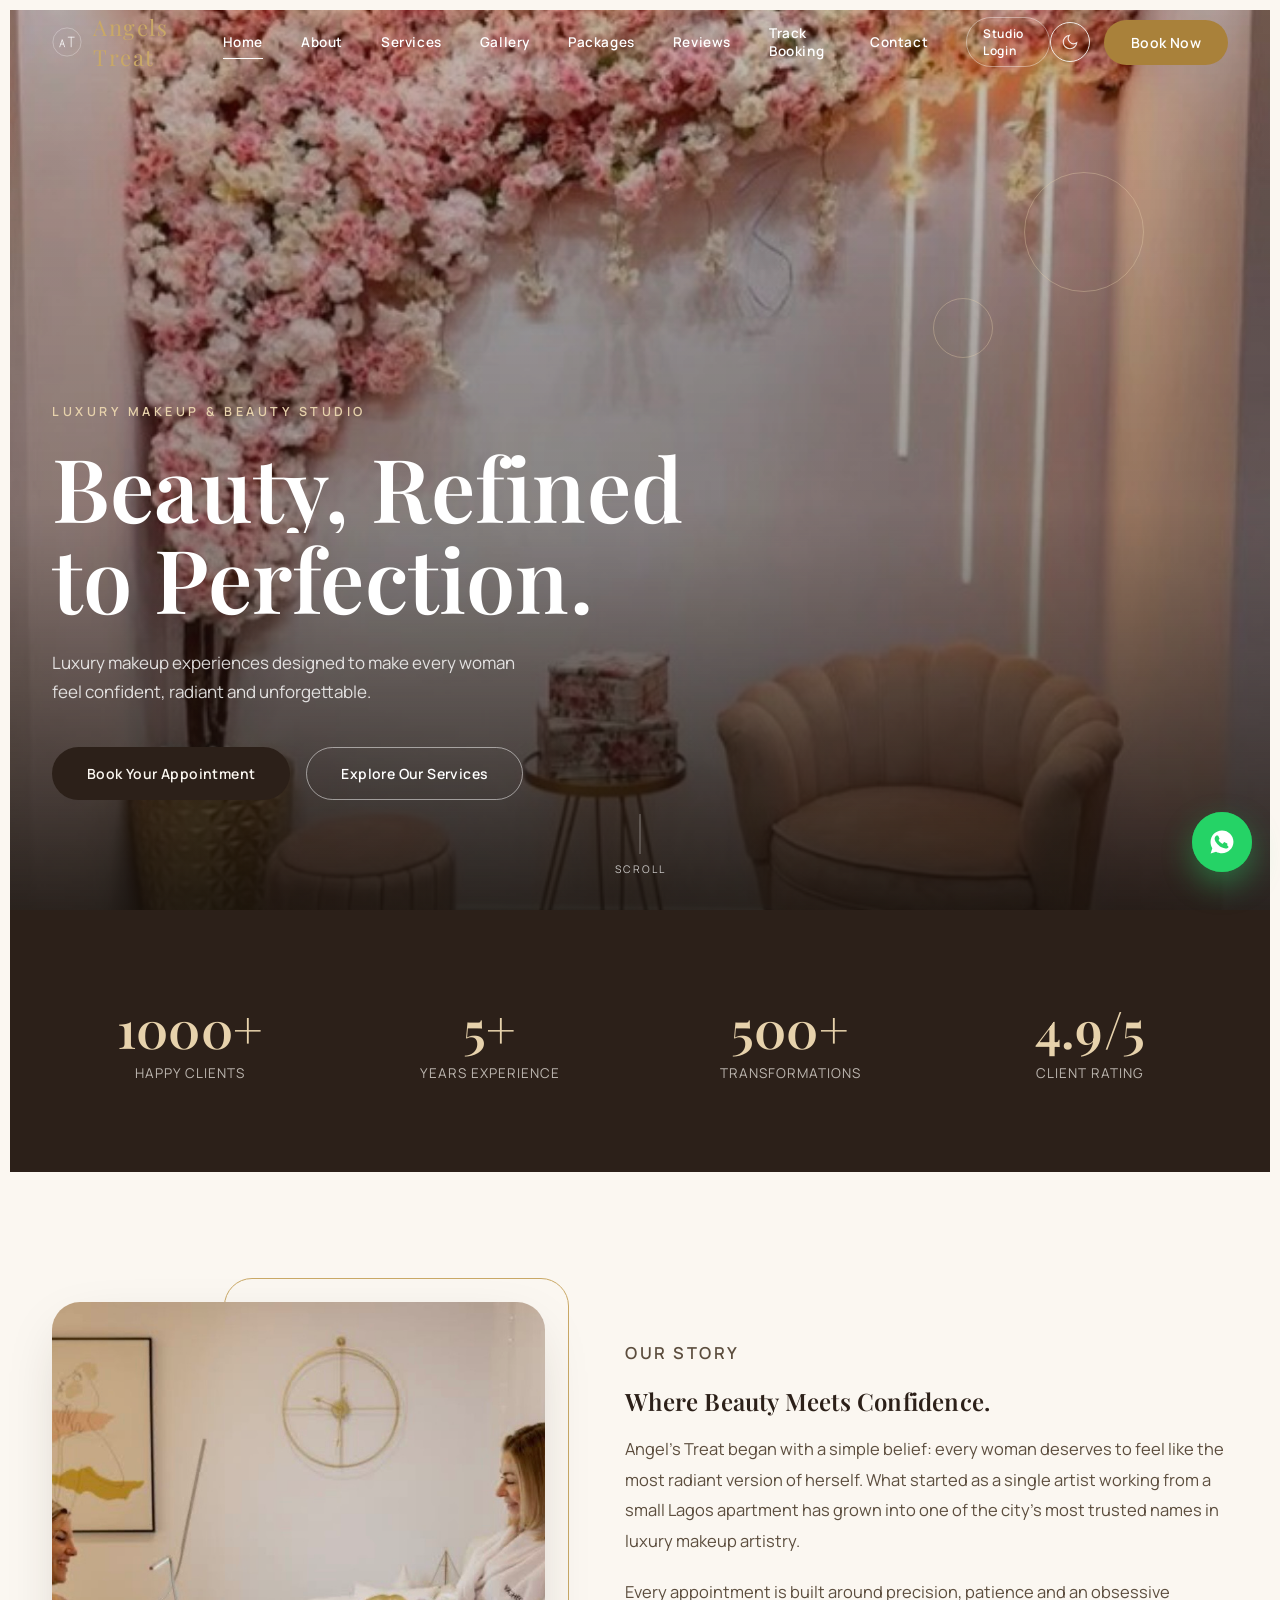
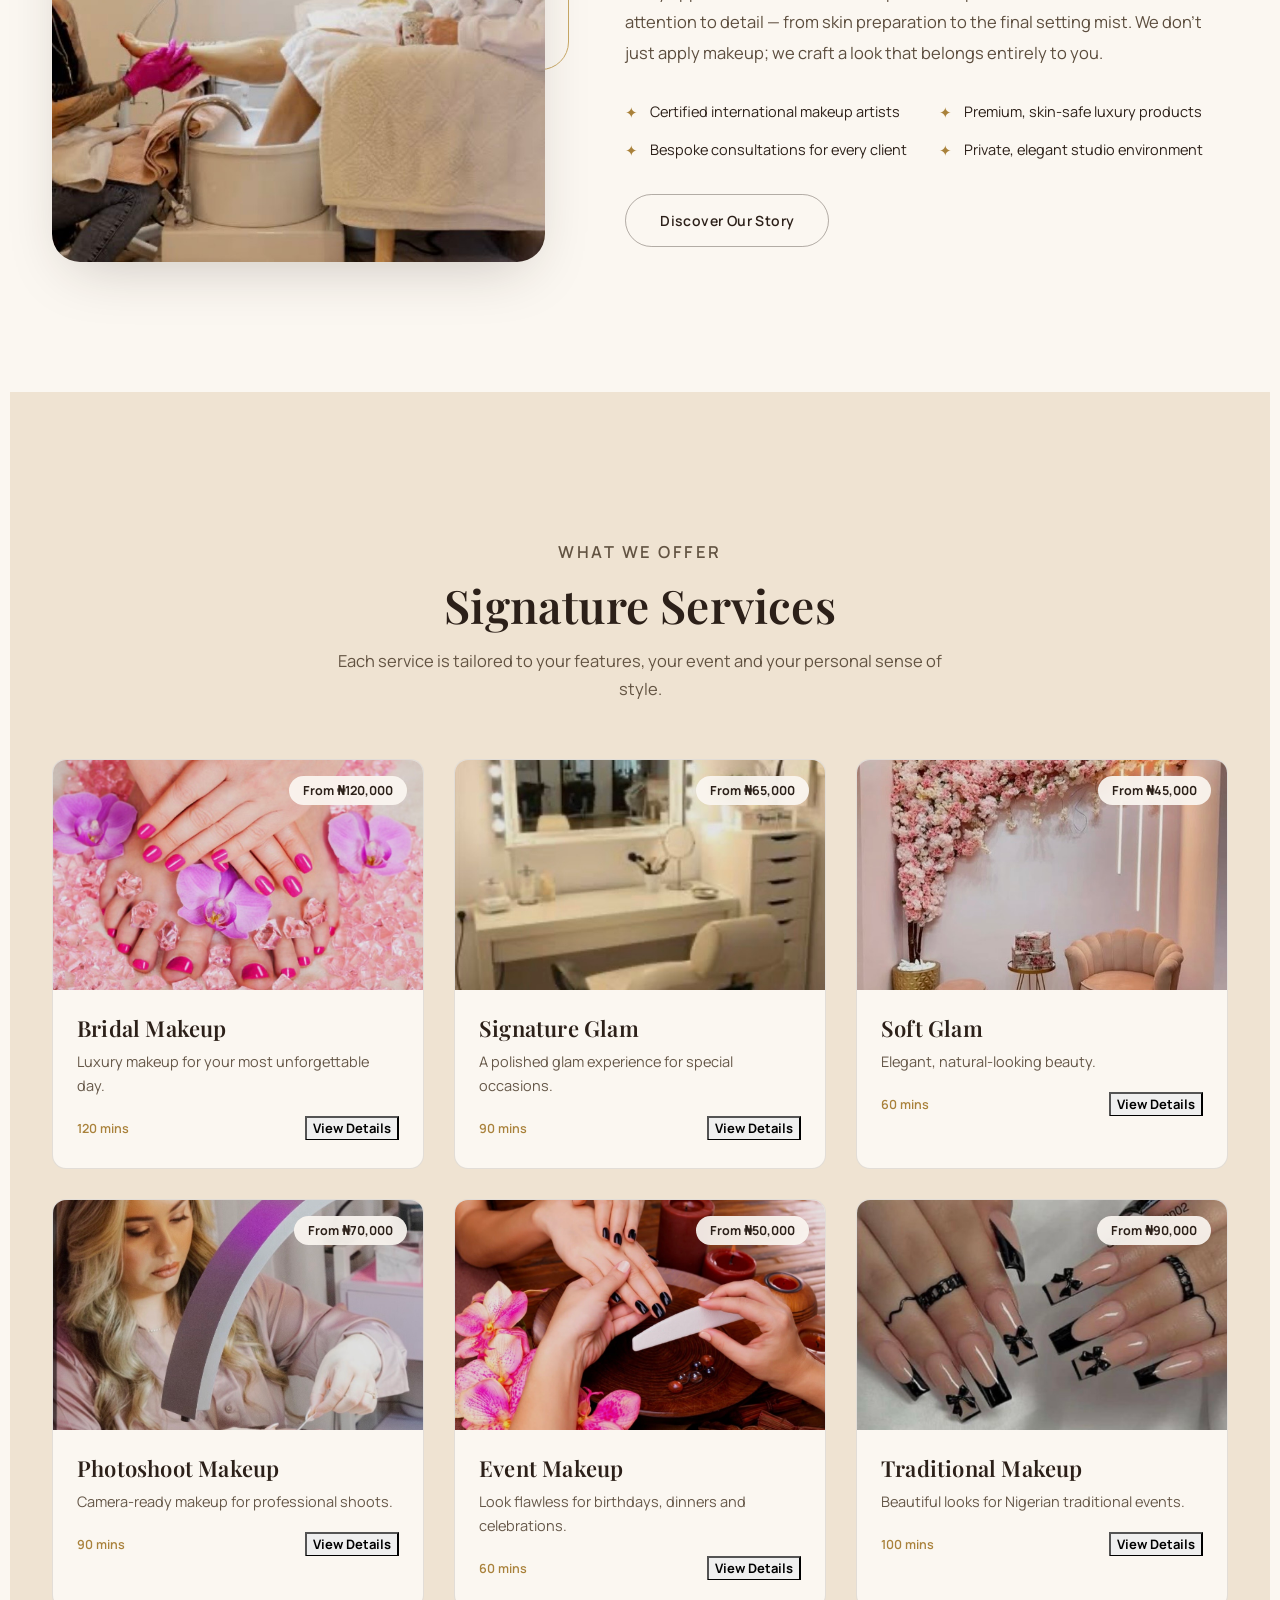
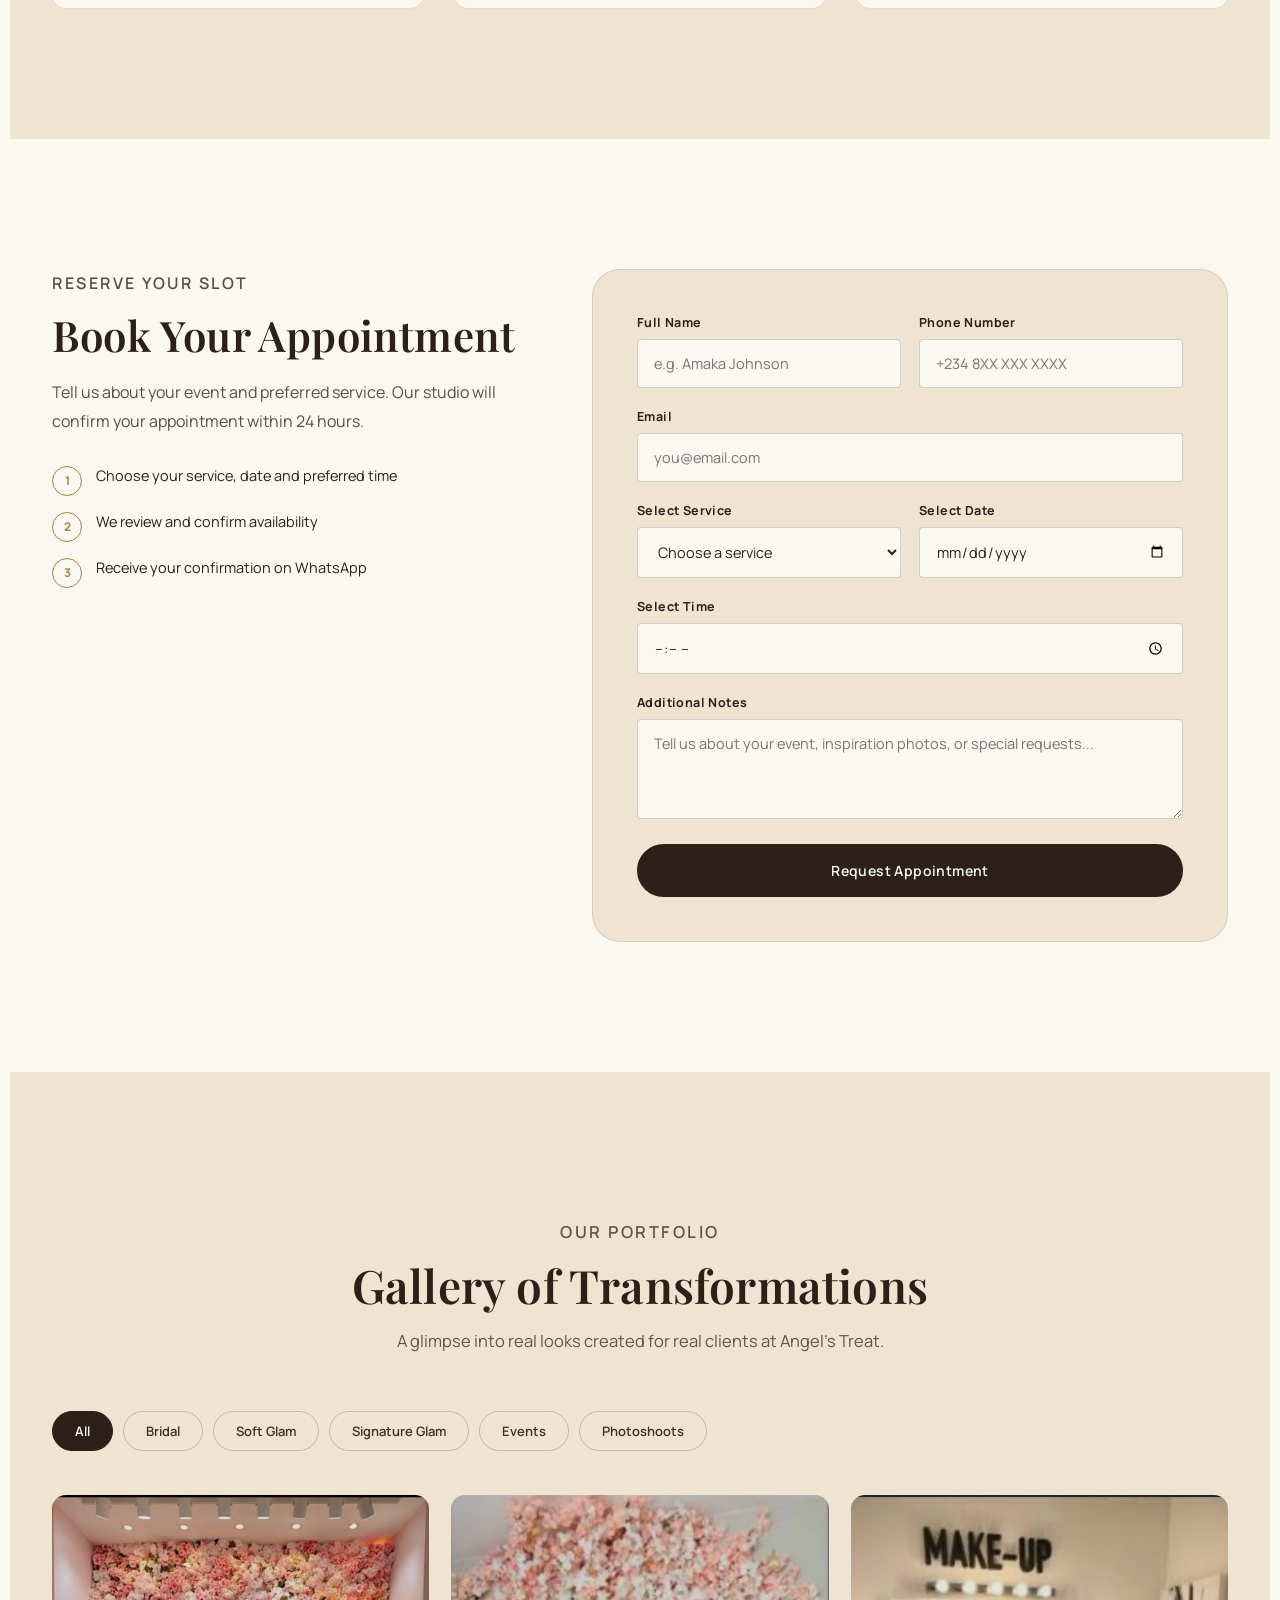
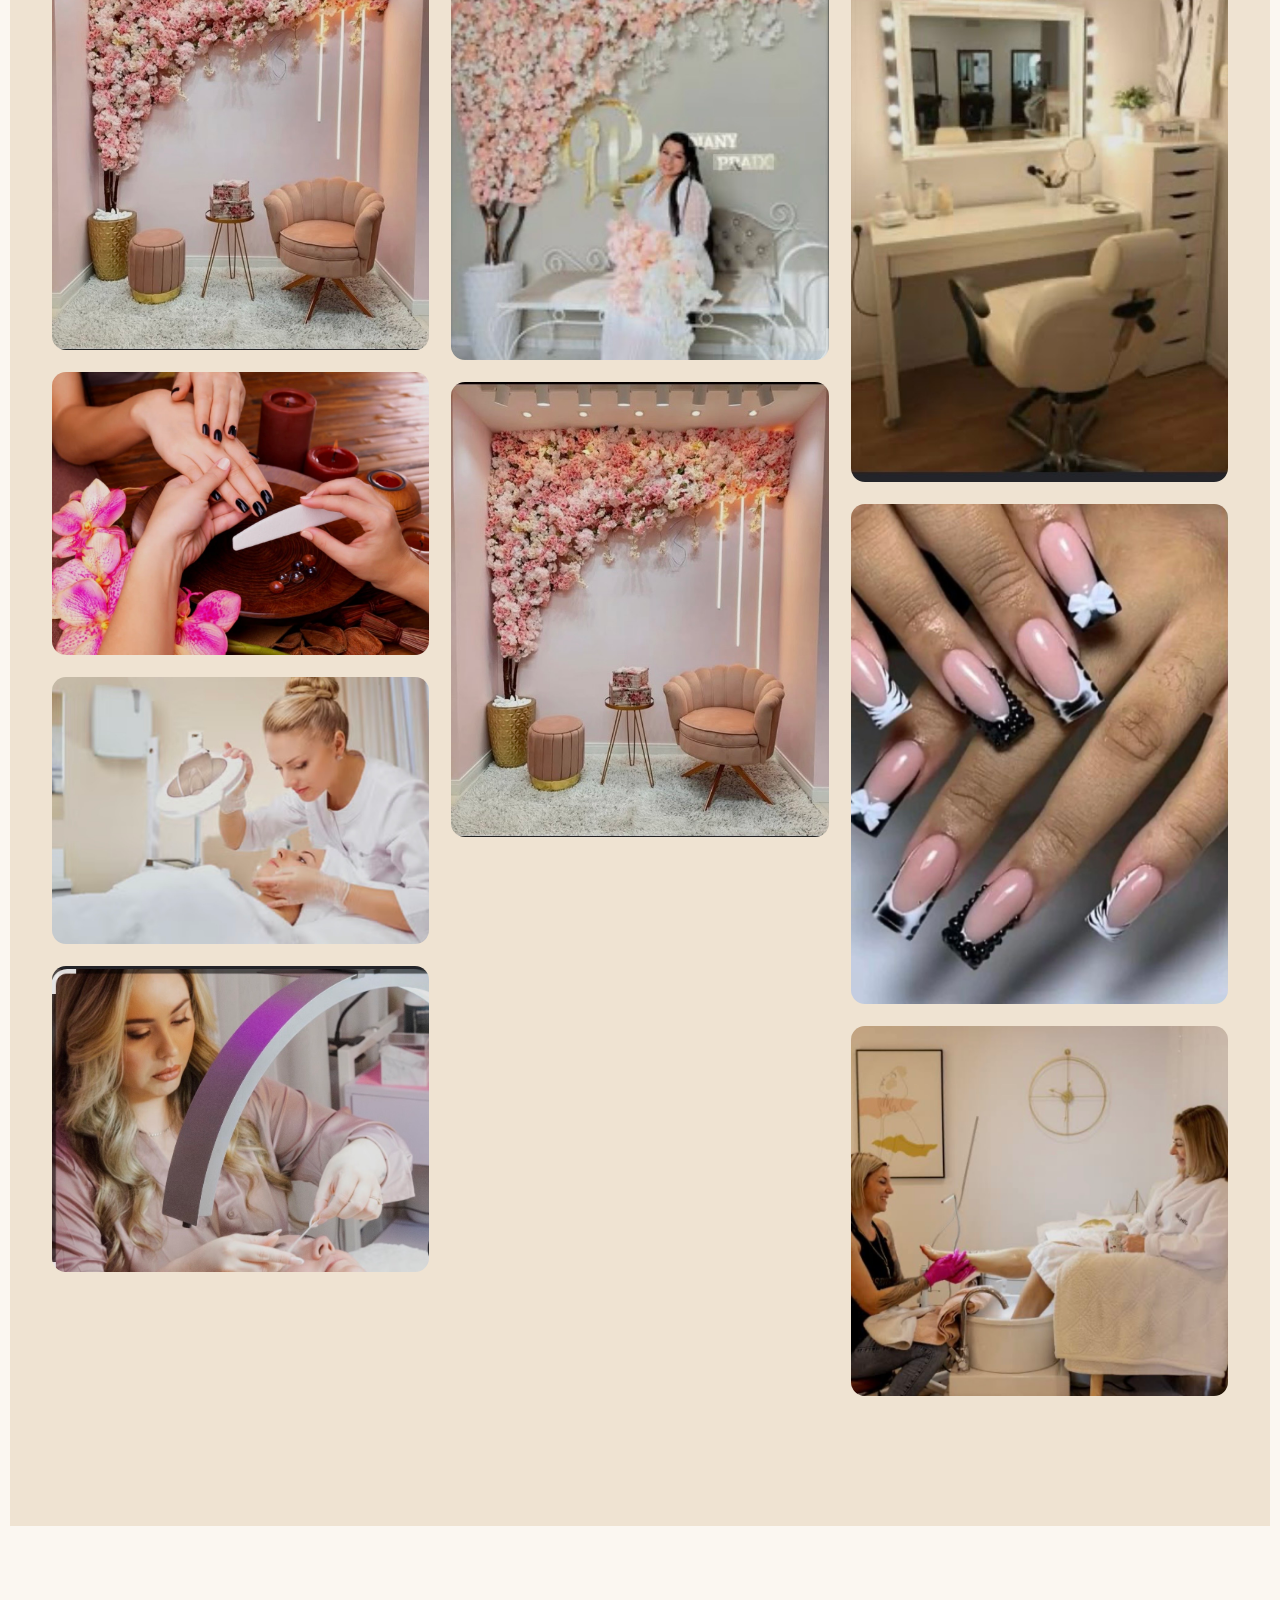
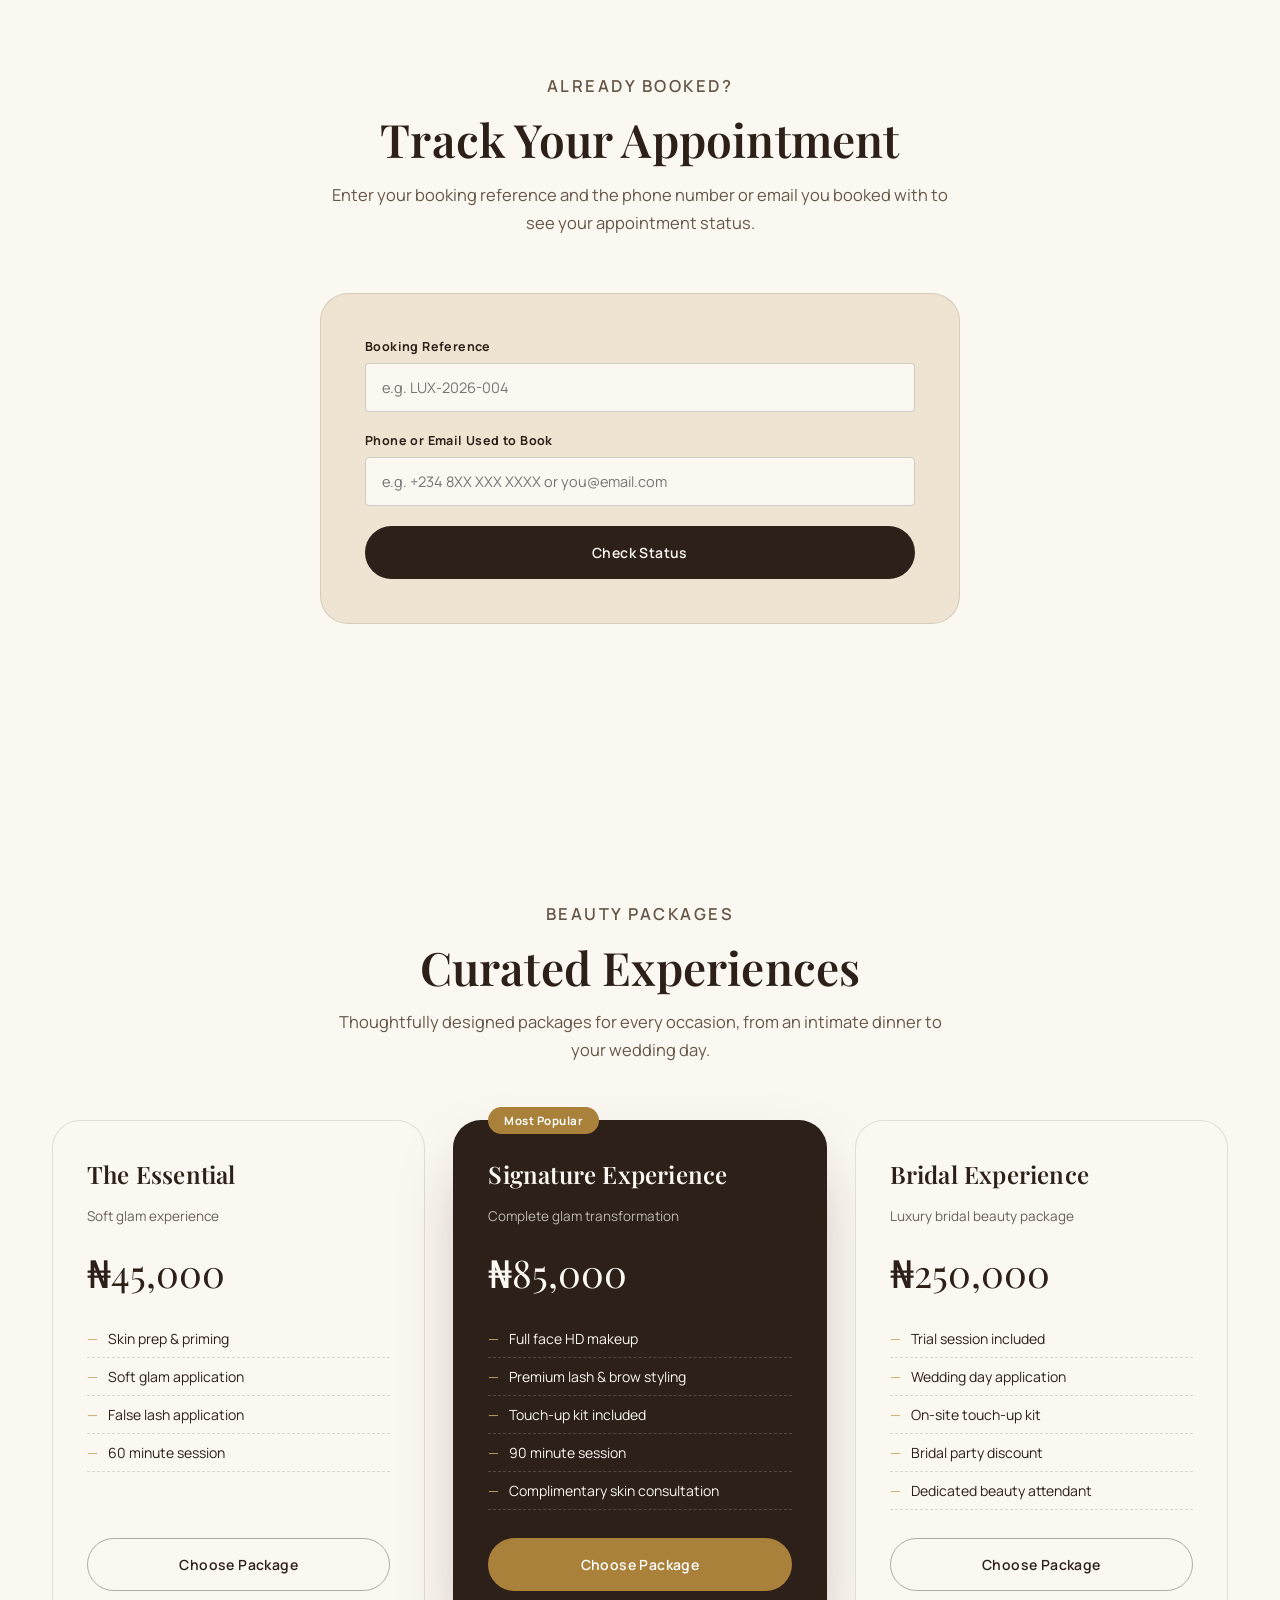
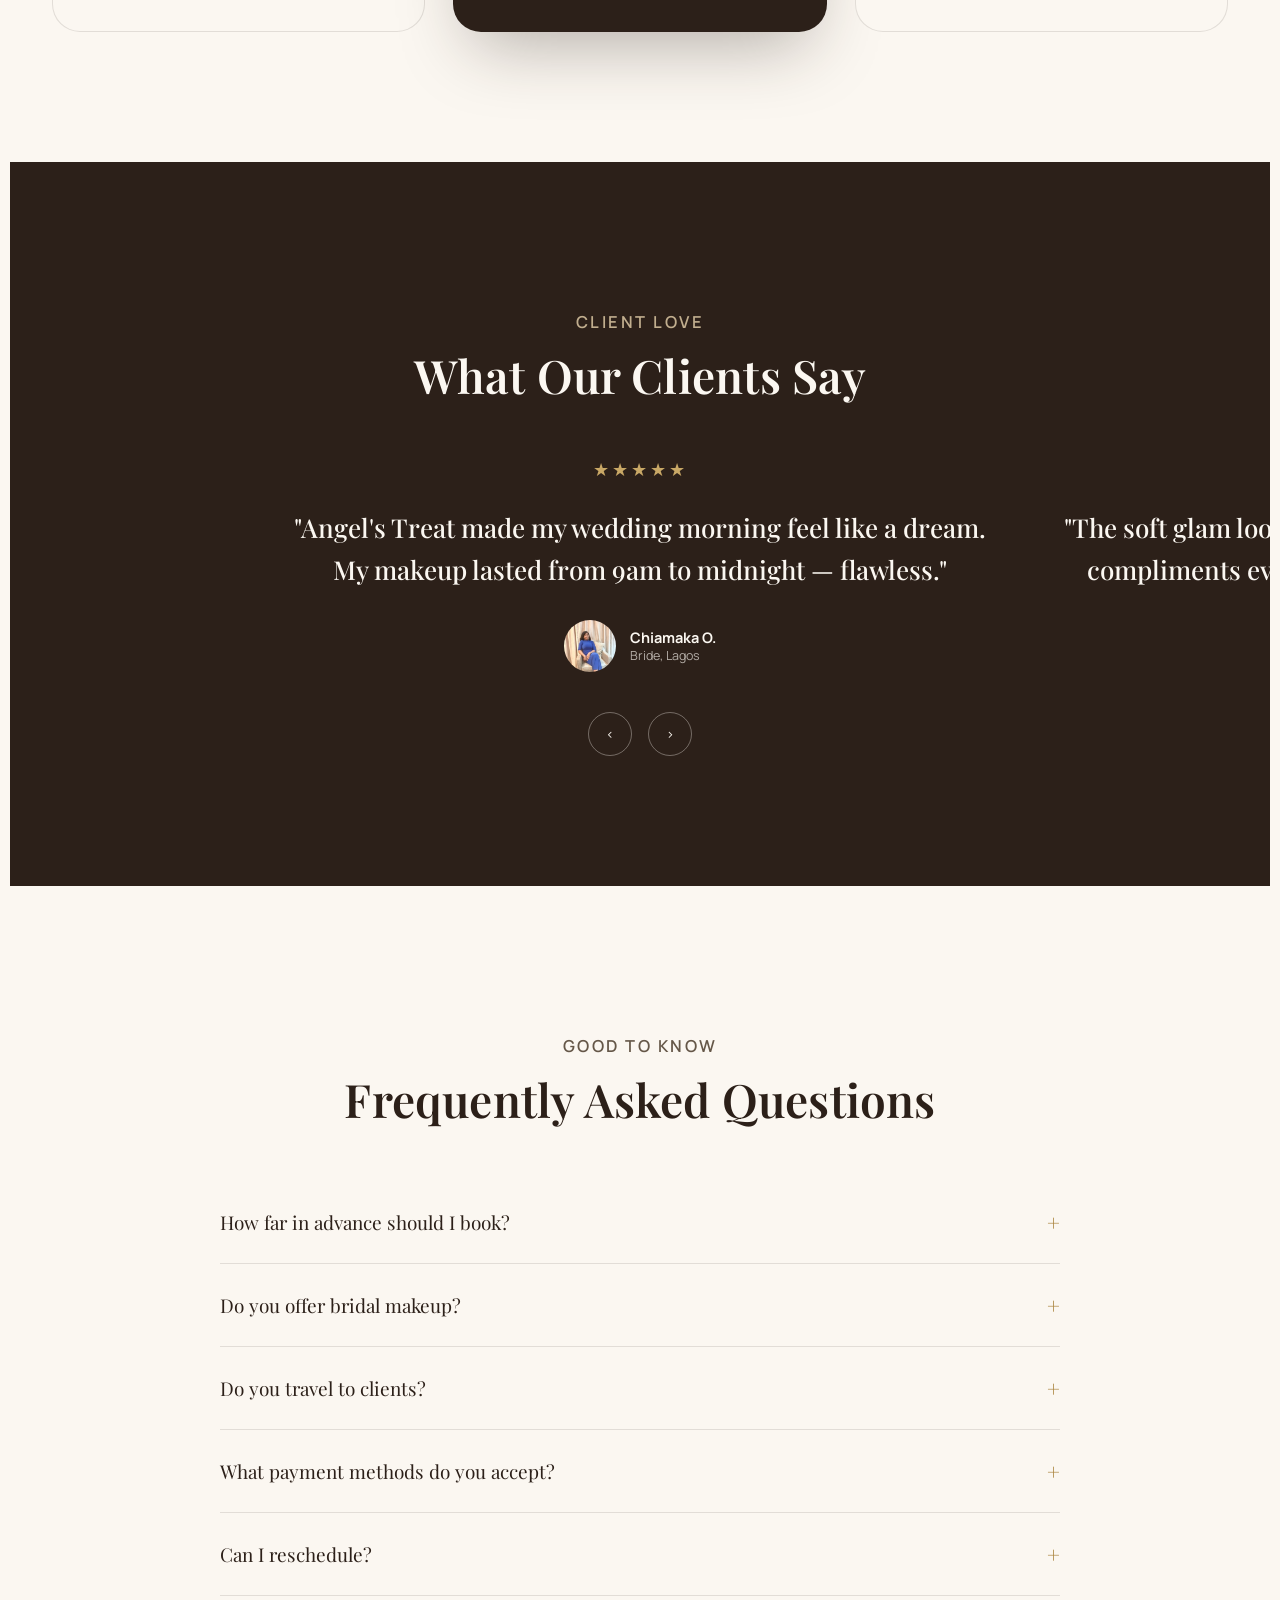
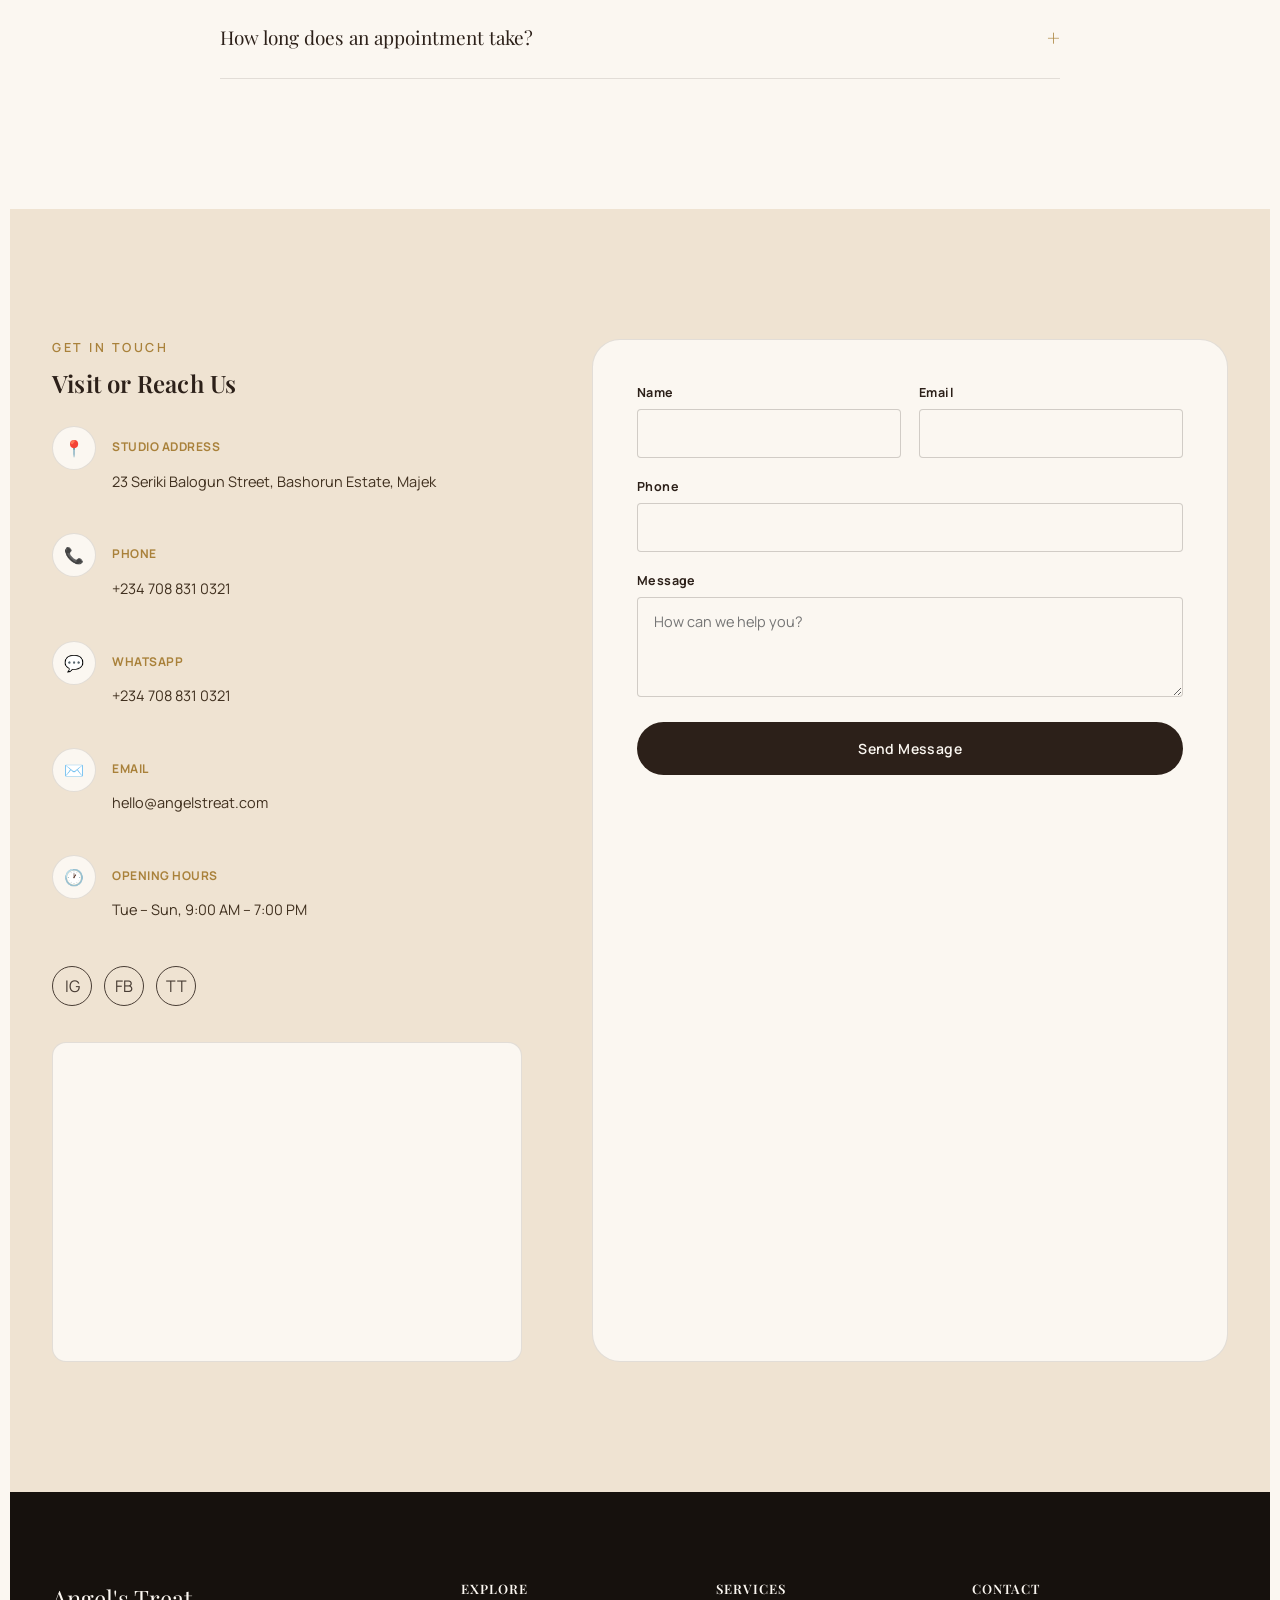
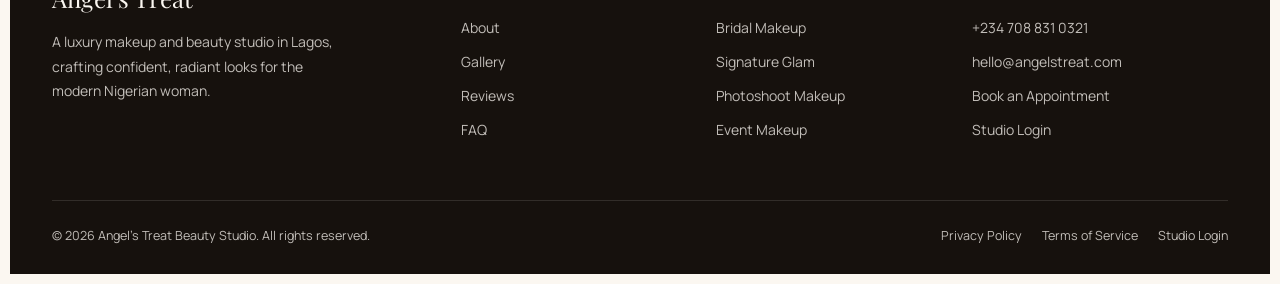
==== commit 453cf5f6: "Contact Updated" ====
--- a/index.html
+++ b/index.html
@@ -685,14 +685,14 @@
               <div class="contact-icon">📞</div>
               <div>
                 <p class="label">PHONE</p>
-                <p class="value">+234 800 000 0000</p>
+                <p class="value">+234 708 831 0321</p>
               </div>
             </li>
             <li>
               <div class="contact-icon">💬</div>
               <div>
                 <p class="label">WHATSAPP</p>
-                <p class="value">+234 800 000 0000</p>
+                <p class="value">+234 708 831 0321</p>
               </div>
             </li>
             <li>
@@ -810,7 +810,7 @@
           <div class="footer-col">
             <h4>CONTACT</h4>
             <ul>
-              <li><a href="tel:+2348000000000">+234 800 000 0000</a></li>
+              <li><a href="tel:+2348000000000">+234 708 831 0321</a></li>
               <li>
                 <a href="mailto:hello@angelstreat.com">hello@angelstreat.com</a>
               </li>
--- a/css/style.css
+++ b/css/style.css
@@ -1,8 +1,3 @@
-/* =========================================================
-   Angels Treat — LUXURY MAKEUP & BEAUTY STUDIO
-   style.css — Public site stylesheet
-   ========================================================= map-embed*/
-
 /* ---------- 1. DESIGN TOKENS load---------- */
 :root {
   /* Palette */
@@ -79,6 +74,7 @@
   transition:
     background 0.4s var(--ease),
     color 0.4s var(--ease);
+  padding: 10px;
 }
 
 img {
@@ -1654,6 +1650,7 @@
   gap: 12px;
   margin-top: 30px;
 }
+
 .map-embed {
   margin-top: 36px;
   border-radius: var(--radius-m);
@@ -1667,8 +1664,18 @@
   color: var(--deep-brown-2);
   font-size: 13.5px;
   text-align: center;
-  padding: 20px;
-}
+  padding: 10px;
+  /* aspect-ratio: 1/1; */
+}
+
+.map-embed iframe {
+  width: 100%;
+  height: 100%;
+  border: 0;
+  border-radius: 11px;
+  display: block;
+}
+
 .contact-form {
   background: var(--ivory);
   border-radius: var(--radius-l);
